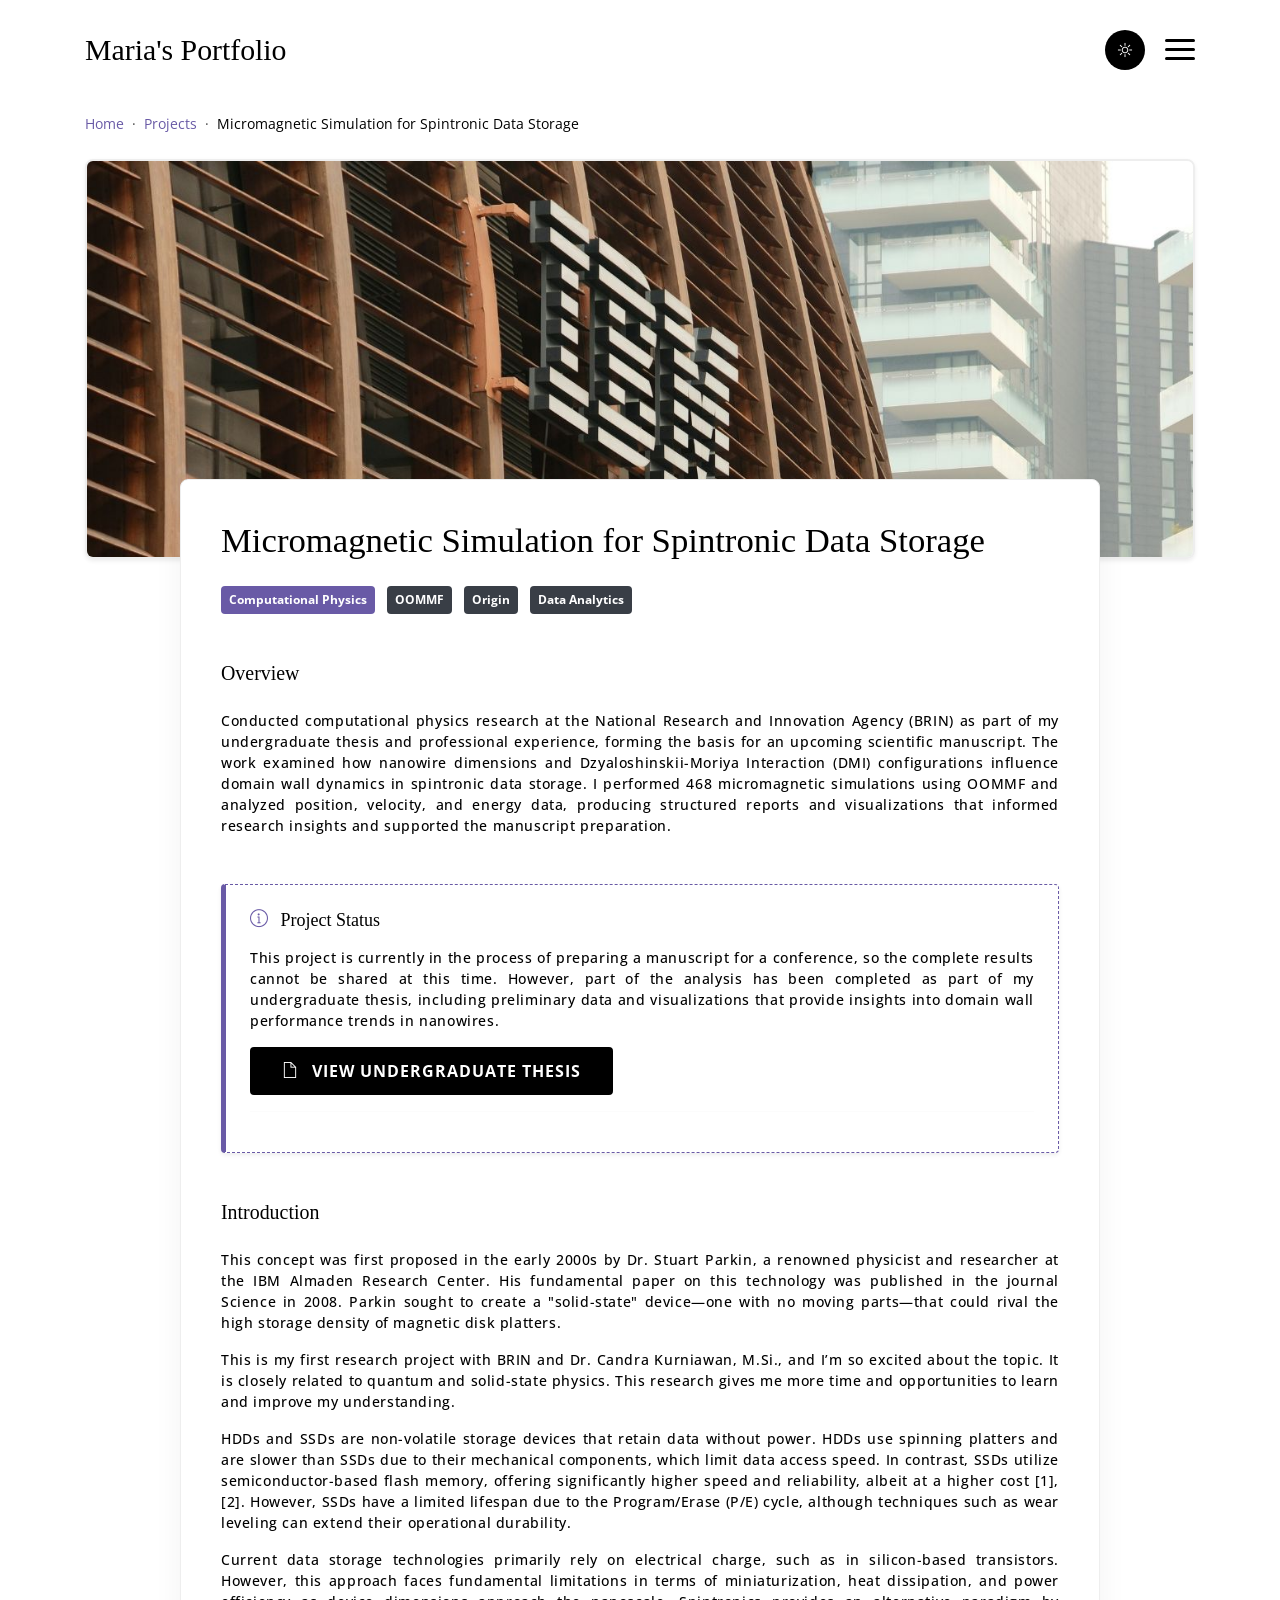
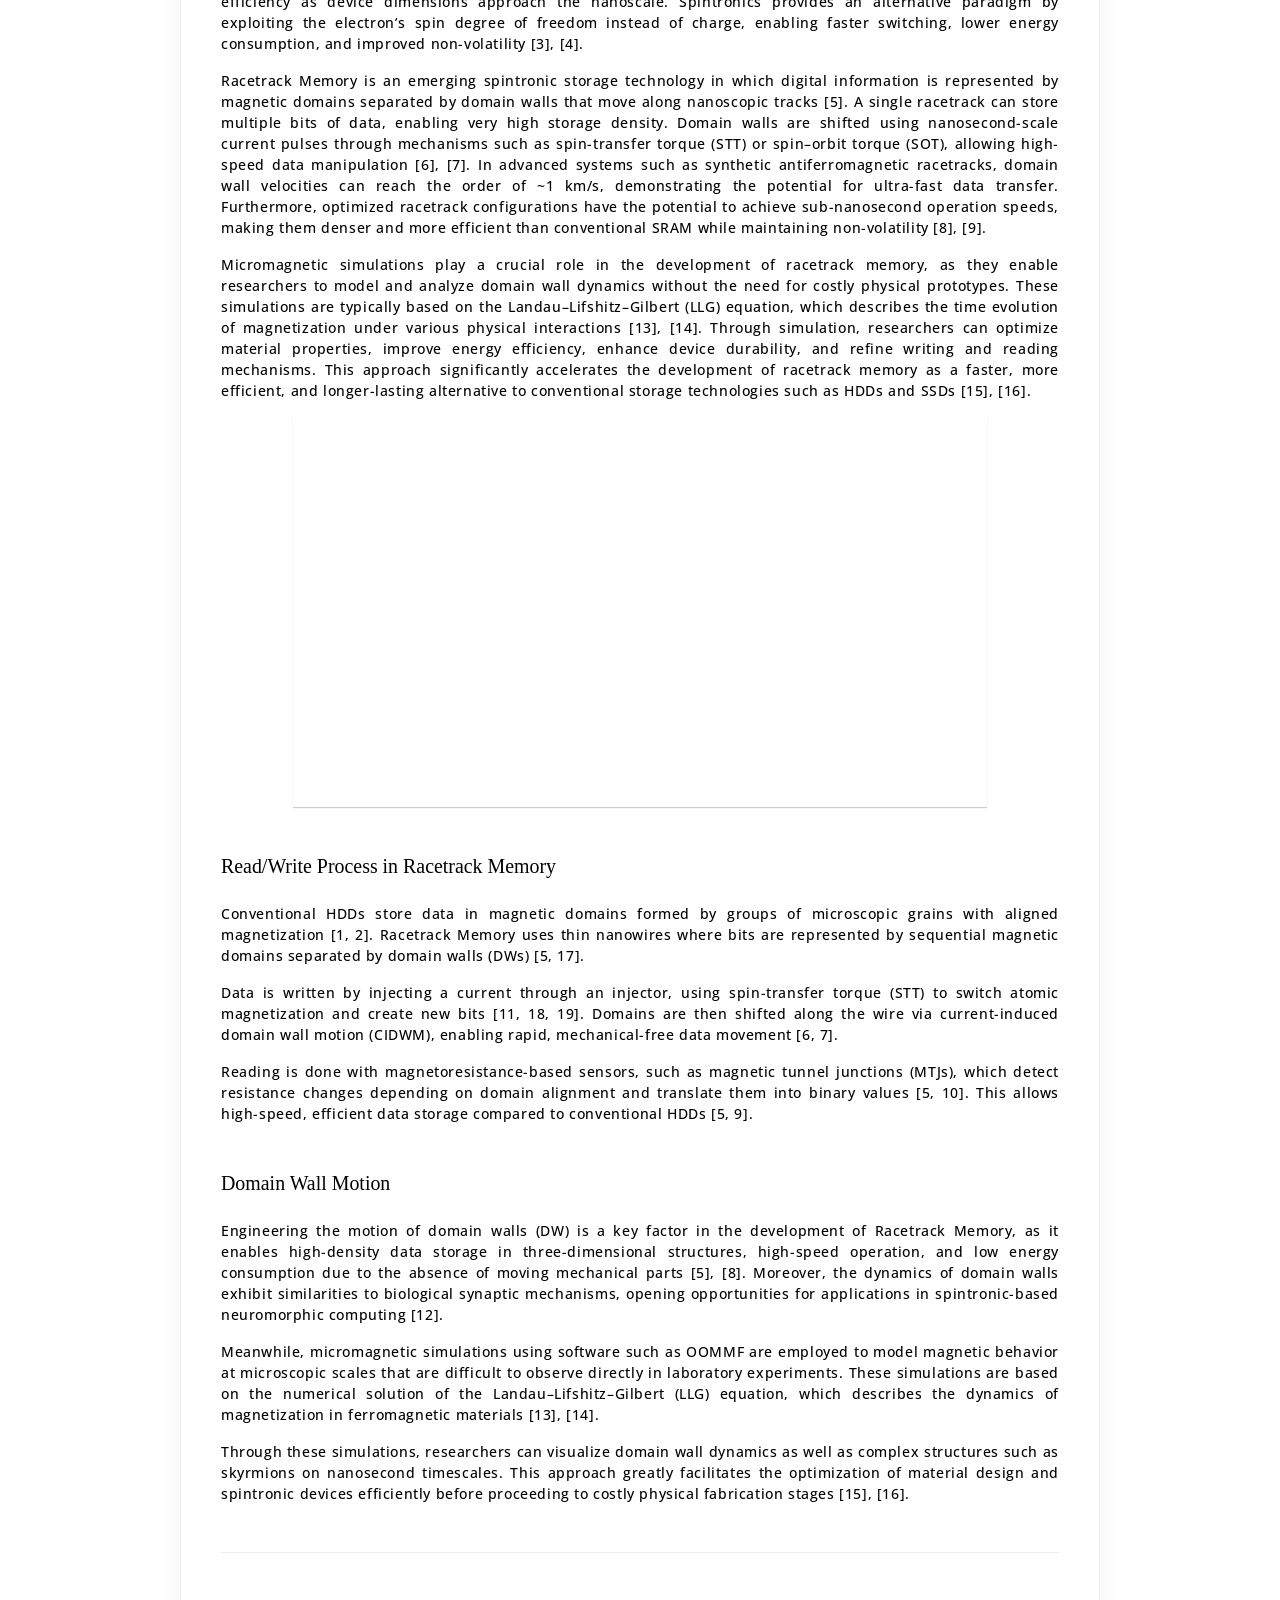
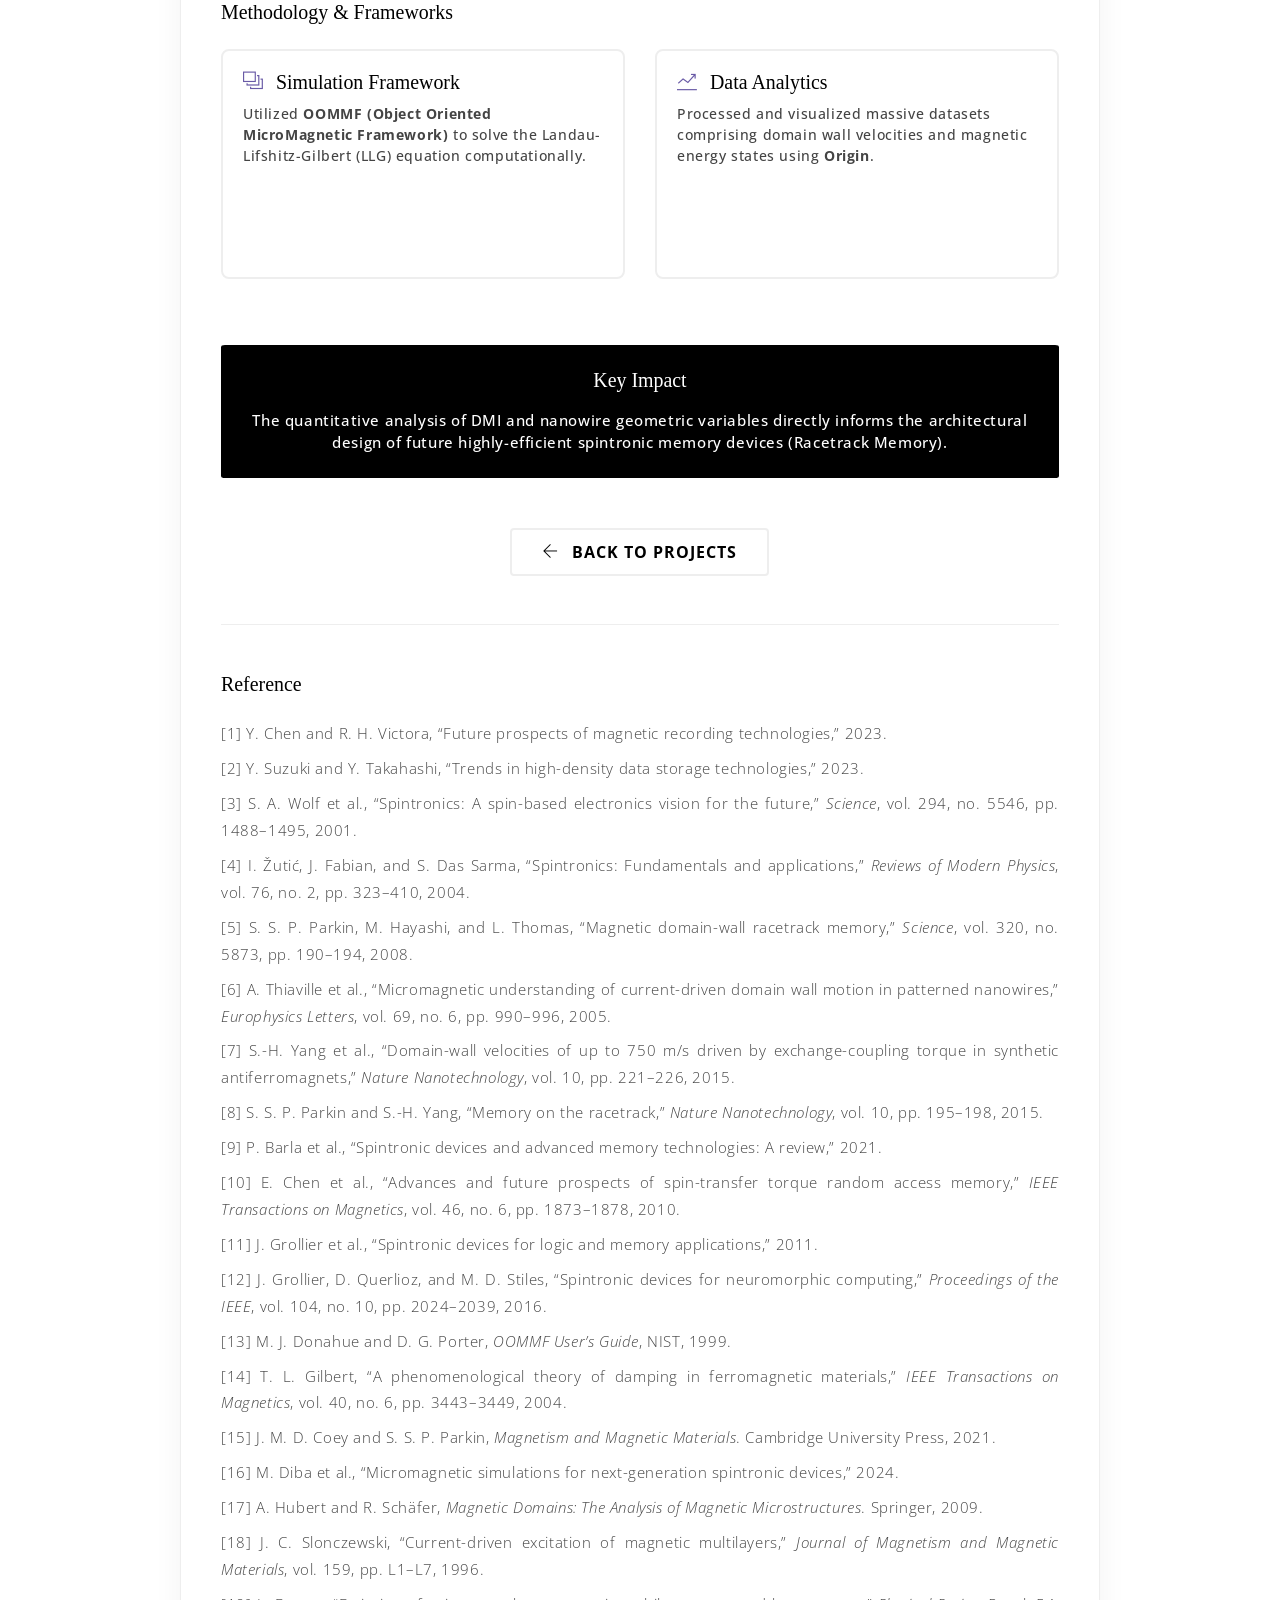
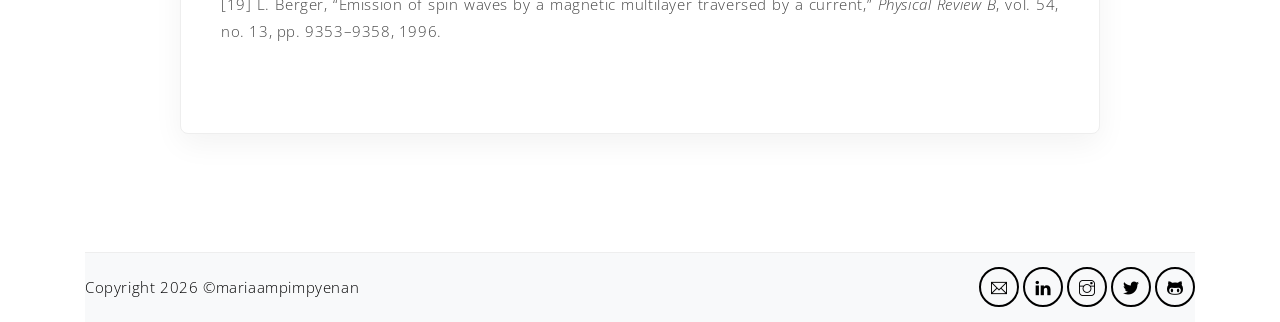
==== project.html @ 6ade33a9 "Update project.html" ====
<!DOCTYPE html>
<html lang="en">
<head>
    <!-- Google tag (gtag.js) -->
<script async src="https://www.googletagmanager.com/gtag/js?id=G-G11HE1FMXN"></script>
<script>
  window.dataLayer = window.dataLayer || [];
  function gtag(){dataLayer.push(arguments);}
  gtag('js', new Date());

  gtag('config', 'G-G11HE1FMXN');
</script>
    
    <meta charset="utf-8">
    <meta name="viewport" content="width=device-width, initial-scale=1, shrink-to-fit=no">
    <meta name="description" content="Project Details - Maria Metantomwate">
    <meta name="author" content="Maria Metantomwate">
    <title>Project Details | Maria's Portfolio</title>
    
    <link rel="stylesheet" href="assets/vendors/themify-icons/css/themify-icons.css">
    <link rel="stylesheet" href="assets/css/meyawo.css">
    
    <style>
        /* Penyesuaian khusus jarak agar konten tidak tertutup navbar yang di-affix */
        body { padding-top: 80px; }
        
        /* Memastikan gambar header project proporsional */
        .project-hero-img {
            width: 100%;
            height: auto;
            min-height: 400px;
            object-fit: cover;
            border-radius: 8px;
            border: 2px solid var(--border-color);
        }

        /* Styling spesifik untuk detail konten */
        .project-content {
            background-color: var(--bg-card);
            border: 1px solid var(--border-color);
            border-radius: 8px;
            padding: 40px;
            margin-top: -80px; /* Efek overlap dengan gambar hero */
            position: relative;
            z-index: 2;
            box-shadow: 0 10px 30px rgba(0,0,0,0.05);
        }

        [data-theme="dark"] .project-content {
            box-shadow: 0 10px 30px rgba(0,0,0,0.5);
        }
       
        /* Warna burger menjadi hitam KHUSUS di halaman ini saat Light Mode */
    html:not([data-theme="dark"]) .custom-navbar .hamburger .hamburger-inner,
    html:not([data-theme="dark"]) .custom-navbar .hamburger .hamburger-inner::before,
    html:not([data-theme="dark"]) .custom-navbar .hamburger .hamburger-inner::after {
        background-color: #000000; 
    }
    </style>
</head>
<body data-spy="scroll" data-target=".navbar" data-offset="40">

    <nav class="custom-navbar affix" data-spy="affix" data-offset-top="20">
        <div class="container">
            <a class="logo" href="index.html">Maria's Portfolio</a>
            <ul class="nav">
                <li class="item"><a class="link" href="index.html#home">Home</a></li>
                <li class="item"><a class="link" href="index.html#about">About</a></li>
                <li class="item"><a class="link" href="index.html#experience">Experience</a></li>
                <li class="item"><a class="link" href="index.html#project">Project</a></li>
                <li class="item"><a class="link" href="index.html#contact">Contact</a></li>
            </ul>
            <button id="theme-toggle" class="btn btn-primary rounded-circle ml-3" style="width: 40px; height: 40px; padding: 0;">
                <i id="theme-icon" class="ti-shine"></i>
            </button>
            <a href="javascript:void(0)" id="nav-toggle" class="hamburger hamburger--elastic">
                <div class="hamburger-box">
                  <div class="hamburger-inner"></div>
                </div>
            </a>
        </div>          
    </nav>
    <main class="section pt-4">
        <div class="container">
            
            <nav aria-label="breadcrumb">
                <ol class="breadcrumb bg-transparent px-0 mb-3">
                    <li class="breadcrumb-item"><a href="index.html">Home</a></li>
                    <li class="breadcrumb-item"><a href="index.html#project">Projects</a></li>
                    <li class="breadcrumb-item active" aria-current="page">Micromagnetic Simulation for Spintronic Data Storage</li>
                </ol>
            </nav>

            <div class="row">
                <div class="col-12">
                    <img src="assets/imgs/headerproject1.jpg" class="project-hero-img shadow-sm" alt="Micromagnetic Simulation Preview">
                </div>
            </div>

            <div class="row justify-content-center">
                <div class="col-lg-10">
                    <div class="project-content">
                        
                        <h2 class="section-title mb-4">Micromagnetic Simulation for Spintronic Data Storage</h2>
                        
                        <div class="mb-5">
                            <span class="badge badge-primary mr-2 p-2">Computational Physics</span>
                            <span class="badge badge-secondary mr-2 p-2">OOMMF</span>
                            <span class="badge badge-secondary mr-2 p-2">Origin</span>
                            <span class="badge badge-secondary p-2">Data Analytics</span>
                        </div>

                        <section class="mb-5"> <h4 class="title mb-4">Overview</h4>
                        <p class="my-font2">Conducted computational physics research at the National Research and Innovation Agency (BRIN) as part of my undergraduate thesis and professional experience, forming the basis for an upcoming scientific manuscript. The work examined how nanowire dimensions and Dzyaloshinskii-Moriya Interaction (DMI) configurations influence domain wall dynamics in spintronic data storage. I performed 468 micromagnetic simulations using OOMMF and analyzed position, velocity, and energy data, producing structured reports and visualizations that informed research insights and supported the manuscript preparation.</p>
                        </section>

                       <section class="mb-5">
    <div class="p-4 rounded shadow-sm" style="background-color: var(--bg-card); border: 1px dashed var(--primary); border-left: 5px solid var(--primary);">
        <h5 class="title mb-3" style="font-size: 18px;"><i class="ti-info-alt text-primary mr-2"></i> Project Status</h5>
        <p class="my-font2 mb-3">
            This project is currently in the process of preparing a manuscript for a conference, so the complete results cannot be shared at this time. However, part of the analysis has been completed as part of my undergraduate thesis, including preliminary data and visualizations that provide insights into domain wall performance trends in nanowires.
        </p>
        
        <div class="mt-3">
            <a href="https://drive.google.com/file/d/177A8G657O7RT1Ox53Yf_PAFbCkBM6rqU/view?usp=sharing" target="_blank" class="btn btn-primary rounded">
                <i class="ti-file mr-2"></i> View Undergraduate Thesis
            </a>
        </div>
        
        <hr class="my-3" style="border-top: 1px solid var(--border-color); opacity: 0.2;">
    </div>
</section>
                            
                        <section class="mb-5"> <h4 class="title mb-4">Introduction</h4>
                        <p class="my-font2">This concept was first proposed in the early 2000s by Dr. Stuart Parkin, a renowned physicist and researcher at the IBM Almaden Research Center. His fundamental paper on this technology was published in the journal Science in 2008. Parkin sought to create a "solid-state" device—one with no moving parts—that could rival the high storage density of magnetic disk platters.</p>
                        <p class="my-font2">This is my first research project with BRIN and Dr. Candra Kurniawan, M.Si., and I’m so excited about the topic. It is closely related to quantum and solid-state physics. This research gives me more time and opportunities to learn and improve my understanding.</p>
                        <p class="my-font2">HDDs and SSDs are non-volatile storage devices that retain data without power. HDDs use spinning platters and are slower than SSDs due to their mechanical components, which limit data access speed. In contrast, SSDs utilize semiconductor-based flash memory, offering significantly higher speed and reliability, albeit at a higher cost [1], [2]. However, SSDs have a limited lifespan due to the Program/Erase (P/E) cycle, although techniques such as wear leveling can extend their operational durability.</p>
                        <p class="my-font2">Current data storage technologies primarily rely on electrical charge, such as in silicon-based transistors. However, this approach faces fundamental limitations in terms of miniaturization, heat dissipation, and power efficiency as device dimensions approach the nanoscale. Spintronics provides an alternative paradigm by exploiting the electron’s spin degree of freedom instead of charge, enabling faster switching, lower energy consumption, and improved non-volatility [3], [4].</p>
                        <p class="my-font2">Racetrack Memory is an emerging spintronic storage technology in which digital information is represented by magnetic domains separated by domain walls that move along nanoscopic tracks [5]. A single racetrack can store multiple bits of data, enabling very high storage density. Domain walls are shifted using nanosecond-scale current pulses through mechanisms such as spin-transfer torque (STT) or spin–orbit torque (SOT), allowing high-speed data manipulation [6], [7]. In advanced systems such as synthetic antiferromagnetic racetracks, domain wall velocities can reach the order of ~1 km/s, demonstrating the potential for ultra-fast data transfer. Furthermore, optimized racetrack configurations have the potential to achieve sub-nanosecond operation speeds, making them denser and more efficient than conventional SRAM while maintaining non-volatility [8], [9].</p>
                        <p class="my-font2">Micromagnetic simulations play a crucial role in the development of racetrack memory, as they enable researchers to model and analyze domain wall dynamics without the need for costly physical prototypes. These simulations are typically based on the Landau–Lifshitz–Gilbert (LLG) equation, which describes the time evolution of magnetization under various physical interactions [13], [14]. Through simulation, researchers can optimize material properties, improve energy efficiency, enhance device durability, and refine writing and reading mechanisms. This approach significantly accelerates the development of racetrack memory as a faster, more efficient, and longer-lasting alternative to conventional storage technologies such as HDDs and SSDs [15], [16].</p>
                        <div class="row justify-content-center">
    <div class="col-lg-10 col-md-11"> <div class="embed-responsive embed-responsive-16by9 shadow">
            <video class="embed-responsive-item" autoplay loop muted playsinline>
                <source src="assets/video/Introduction1.mp4" type="video/mp4">
            </video>
        </div>
        </div>
    </div>
</section>
                            
                        <section class="mb-5"> <h4 class="title mb-4">Read/Write Process in Racetrack Memory</h4>
                        <p class="my-font2">Conventional HDDs store data in magnetic domains formed by groups of microscopic grains with aligned magnetization [1, 2]. Racetrack Memory uses thin nanowires where bits are represented by sequential magnetic domains separated by domain walls (DWs) [5, 17].</p>
                        <p class="my-font2">Data is written by injecting a current through an injector, using spin-transfer torque (STT) to switch atomic magnetization and create new bits [11, 18, 19]. Domains are then shifted along the wire via current-induced domain wall motion (CIDWM), enabling rapid, mechanical-free data movement [6, 7].</p>
                        <p class="my-font2">Reading is done with magnetoresistance-based sensors, such as magnetic tunnel junctions (MTJs), which detect resistance changes depending on domain alignment and translate them into binary values [5, 10]. This allows high-speed, efficient data storage compared to conventional HDDs [5, 9].</p>
                    </section>
                            
                        <section class="mb-5"> <h4 class="title mb-4">Domain Wall Motion</h4>
                        <p class="my-font2">Engineering the motion of domain walls (DW) is a key factor in the development of Racetrack Memory, as it enables high-density data storage in three-dimensional structures, high-speed operation, and low energy consumption due to the absence of moving mechanical parts [5], [8]. Moreover, the dynamics of domain walls exhibit similarities to biological synaptic mechanisms, opening opportunities for applications in spintronic-based neuromorphic computing [12].</p>
                        <p class="my-font2">Meanwhile, micromagnetic simulations using software such as OOMMF are employed to model magnetic behavior at microscopic scales that are difficult to observe directly in laboratory experiments. These simulations are based on the numerical solution of the Landau–Lifshitz–Gilbert (LLG) equation, which describes the dynamics of magnetization in ferromagnetic materials [13], [14].</p>
                        <p class="my-font2">Through these simulations, researchers can visualize domain wall dynamics as well as complex structures such as skyrmions on nanosecond timescales. This approach greatly facilitates the optimization of material design and spintronic devices efficiently before proceeding to costly physical fabrication stages [15], [16].</p>
                        </section>
                        
                        <hr class="my-5" style="border-top: 1px solid var(--border-color);">

                        <h4 class="title mb-4">Methodology & Frameworks</h4>
                        <div class="row mb-5">
                            <div class="col-md-6 mb-3">
                                <div class="service-card h-100 mb-0" style="padding: 20px;">
                                    <h6 class="title"><i class="ti-layers-alt text-primary mr-2"></i> Simulation Framework</h6>
                                    <p class="mb-0 mt-2" style="font-size: 14px; font-weight: 500;">Utilized <strong>OOMMF (Object Oriented MicroMagnetic Framework)</strong> to solve the Landau-Lifshitz-Gilbert (LLG) equation computationally.</p>
                                </div>
                            </div>
                            <div class="col-md-6 mb-3">
                                <div class="service-card h-100 mb-0" style="padding: 20px;">
                                    <h6 class="title"><i class="ti-stats-up text-primary mr-2"></i> Data Analytics</h6>
                                    <p class="mb-0 mt-2" style="font-size: 14px; font-weight: 500;">Processed and visualized massive datasets comprising domain wall velocities and magnetic energy states using <strong>Origin</strong>.</p>
                                </div>
                            </div>
                        </div>
                        
                        <div class="section-inverted rounded p-4 mb-5 text-center">
                            <h4 class="title mb-3">Key Impact</h4>
                            <p class="mb-0" style="font-weight: 500;">The quantitative analysis of DMI and nanowire geometric variables directly informs the architectural design of future highly-efficient spintronic memory devices (Racetrack Memory).</p>
                        </div>

                        <div class="text-center mt-5 mb-5">
    <a href="index.html#project" class="btn btn-outline-primary rounded">
        <i class="ti-arrow-left mr-2"></i> Back to Projects
    </a>
</div>

<hr class="my-5" style="border-top: 1px solid var(--border-color);">

                        <section class="mb-5"><h4 class="title mb-4">Reference</h4>
                        <div class="my-font2" style="font-size: 0.9rem; line-height: 1.8;">
        <p class="mb-2">[1] Y. Chen and R. H. Victora, “Future prospects of magnetic recording technologies,” 2023.</p>
        <p class="mb-2">[2] Y. Suzuki and Y. Takahashi, “Trends in high-density data storage technologies,” 2023.</p>
        <p class="mb-2">[3] S. A. Wolf et al., “Spintronics: A spin-based electronics vision for the future,” <em>Science</em>, vol. 294, no. 5546, pp. 1488–1495, 2001.</p>
        <p class="mb-2">[4] I. Žutić, J. Fabian, and S. Das Sarma, “Spintronics: Fundamentals and applications,” <em>Reviews of Modern Physics</em>, vol. 76, no. 2, pp. 323–410, 2004.</p>
        <p class="mb-2">[5] S. S. P. Parkin, M. Hayashi, and L. Thomas, “Magnetic domain-wall racetrack memory,” <em>Science</em>, vol. 320, no. 5873, pp. 190–194, 2008.</p>
        <p class="mb-2">[6] A. Thiaville et al., “Micromagnetic understanding of current-driven domain wall motion in patterned nanowires,” <em>Europhysics Letters</em>, vol. 69, no. 6, pp. 990–996, 2005.</p>
        <p class="mb-2">[7] S.-H. Yang et al., “Domain-wall velocities of up to 750 m/s driven by exchange-coupling torque in synthetic antiferromagnets,” <em>Nature Nanotechnology</em>, vol. 10, pp. 221–226, 2015.</p>
        <p class="mb-2">[8] S. S. P. Parkin and S.-H. Yang, “Memory on the racetrack,” <em>Nature Nanotechnology</em>, vol. 10, pp. 195–198, 2015.</p>
        <p class="mb-2">[9] P. Barla et al., “Spintronic devices and advanced memory technologies: A review,” 2021.</p>
        <p class="mb-2">[10] E. Chen et al., “Advances and future prospects of spin-transfer torque random access memory,” <em>IEEE Transactions on Magnetics</em>, vol. 46, no. 6, pp. 1873–1878, 2010.</p>
        <p class="mb-2">[11] J. Grollier et al., “Spintronic devices for logic and memory applications,” 2011.</p>
        <p class="mb-2">[12] J. Grollier, D. Querlioz, and M. D. Stiles, “Spintronic devices for neuromorphic computing,” <em>Proceedings of the IEEE</em>, vol. 104, no. 10, pp. 2024–2039, 2016.</p>
        <p class="mb-2">[13] M. J. Donahue and D. G. Porter, <em>OOMMF User’s Guide</em>, NIST, 1999.</p>
        <p class="mb-2">[14] T. L. Gilbert, “A phenomenological theory of damping in ferromagnetic materials,” <em>IEEE Transactions on Magnetics</em>, vol. 40, no. 6, pp. 3443–3449, 2004.</p>
        <p class="mb-2">[15] J. M. D. Coey and S. S. P. Parkin, <em>Magnetism and Magnetic Materials</em>. Cambridge University Press, 2021.</p>
        <p class="mb-2">[16] M. Diba et al., “Micromagnetic simulations for next-generation spintronic devices,” 2024.</p>
        <p class="mb-2">[17] A. Hubert and R. Schäfer, <em>Magnetic Domains: The Analysis of Magnetic Microstructures</em>. Springer, 2009.</p>
        <p class="mb-2">[18] J. C. Slonczewski, “Current-driven excitation of magnetic multilayers,” <em>Journal of Magnetism and Magnetic Materials</em>, vol. 159, pp. L1–L7, 1996.</p>
        <p class="mb-2">[19] L. Berger, “Emission of spin waves by a magnetic multilayer traversed by a current,” <em>Physical Review B</em>, vol. 54, no. 13, pp. 9353–9358, 1996.</p>
    </div>
</section>

                    </div>
                </div>
            </div>
            
        </div>
    </main>

    <div class="container mt-5">
        <footer class="footer">       
            <p class="mb-0">Copyright <script>document.write(new Date().getFullYear())</script> &copy;mariaampimpyenan</p>
            <div class="social-links text-right m-auto ml-sm-auto">
                <a href="mailto:mariametantomwate@gmail.com" class="link"><i class="ti-email"></i></a>
                <a href="https://www.linkedin.com/in/maria-metantomwate/" target="_blank" class="link"><i class="ti-linkedin"></i></a>
                <a href="https://www.instagram.com/mariaampimpyenan/" target="_blank" class="link"><i class="ti-instagram"></i></a>
                <a href="https://twitter.com/mariampimpyenan" target="_blank" class="link"><i class="ti-twitter-alt"></i></a>
                <a href="https://github.com/mariaampimpyenan" target="_blank" class="link"><i class="ti-github"></i></a>
            </div>
        </footer>
    </div> 
    
    <script src="assets/vendors/jquery/jquery-3.4.1.js"></script>
    <script src="assets/vendors/bootstrap/bootstrap.bundle.js"></script>
    <script src="assets/vendors/bootstrap/bootstrap.affix.js"></script>
    <script src="assets/js/meyawo.js"></script>

    <script>
    const btn = document.getElementById("theme-toggle");
    const icon = document.getElementById("theme-icon");
    const currentTheme = localStorage.getItem("theme");

    // Cek apakah user sebelumnya sudah memilih dark mode
    if (currentTheme === "dark") {
        document.documentElement.setAttribute("data-theme", "dark");
        if(icon) icon.classList.replace("ti-light-bulb", "ti-shine");
    }

    if(btn) {
        btn.addEventListener("click", function () {
            let theme = "light";
            if (document.documentElement.getAttribute("data-theme") !== "dark") {
                document.documentElement.setAttribute("data-theme", "dark");
                theme = "dark";
                icon.classList.replace("ti-light-bulb", "ti-shine");
            } else {
                document.documentElement.removeAttribute("data-theme");
                icon.classList.replace("ti-shine", "ti-light-bulb");
            }
            localStorage.setItem("theme", theme);
        });
    }
    </script>
</body>
</html>
---- assets/vendors/themify-icons/css/themify-icons.css ----
@font-face {
	font-family: 'themify';
	src:url("../fonts/themify.eot?-fvbane");
	src:url("../fonts/themify.eot?#iefix-fvbane") format("embedded-opentype"),
		url("../fonts/themify.woff?-fvbane") format("woff"),
		url("../fonts/themify.ttf?-fvbane") format("truetype"),
		url("../fonts/themify.svg?-fvbane#themify") format("svg");
	font-weight: normal;
	font-style: normal;
}

[class^="ti-"], [class*=" ti-"] {
	font-family: 'themify';
	speak: none;
	font-style: normal;
	font-weight: normal;
	font-variant: normal;
	text-transform: none;
	line-height: 1;

	/* Better Font Rendering =========== */
	-webkit-font-smoothing: antialiased;
	-moz-osx-font-smoothing: grayscale;
}

.ti-wand:before {
	content: "\e600";
}
.ti-volume:before {
	content: "\e601";
}
.ti-user:before {
	content: "\e602";
}
.ti-unlock:before {
	content: "\e603";
}
.ti-unlink:before {
	content: "\e604";
}
.ti-trash:before {
	content: "\e605";
}
.ti-thought:before {
	content: "\e606";
}
.ti-target:before {
	content: "\e607";
}
.ti-tag:before {
	content: "\e608";
}
.ti-tablet:before {
	content: "\e609";
}
.ti-star:before {
	content: "\e60a";
}
.ti-spray:before {
	content: "\e60b";
}
.ti-signal:before {
	content: "\e60c";
}
.ti-shopping-cart:before {
	content: "\e60d";
}
.ti-shopping-cart-full:before {
	content: "\e60e";
}
.ti-settings:before {
	content: "\e60f";
}
.ti-search:before {
	content: "\e610";
}
.ti-zoom-in:before {
	content: "\e611";
}
.ti-zoom-out:before {
	content: "\e612";
}
.ti-cut:before {
	content: "\e613";
}
.ti-ruler:before {
	content: "\e614";
}
.ti-ruler-pencil:before {
	content: "\e615";
}
.ti-ruler-alt:before {
	content: "\e616";
}
.ti-bookmark:before {
	content: "\e617";
}
.ti-bookmark-alt:before {
	content: "\e618";
}
.ti-reload:before {
	content: "\e619";
}
.ti-plus:before {
	content: "\e61a";
}
.ti-pin:before {
	content: "\e61b";
}
.ti-pencil:before {
	content: "\e61c";
}
.ti-pencil-alt:before {
	content: "\e61d";
}
.ti-paint-roller:before {
	content: "\e61e";
}
.ti-paint-bucket:before {
	content: "\e61f";
}
.ti-na:before {
	content: "\e620";
}
.ti-mobile:before {
	content: "\e621";
}
.ti-minus:before {
	content: "\e622";
}
.ti-medall:before {
	content: "\e623";
}
.ti-medall-alt:before {
	content: "\e624";
}
.ti-marker:before {
	content: "\e625";
}
.ti-marker-alt:before {
	content: "\e626";
}
.ti-arrow-up:before {
	content: "\e627";
}
.ti-arrow-right:before {
	content: "\e628";
}
.ti-arrow-left:before {
	content: "\e629";
}
.ti-arrow-down:before {
	content: "\e62a";
}
.ti-lock:before {
	content: "\e62b";
}
.ti-location-arrow:before {
	content: "\e62c";
}
.ti-link:before {
	content: "\e62d";
}
.ti-layout:before {
	content: "\e62e";
}
.ti-layers:before {
	content: "\e62f";
}
.ti-layers-alt:before {
	content: "\e630";
}
.ti-key:before {
	content: "\e631";
}
.ti-import:before {
	content: "\e632";
}
.ti-image:before {
	content: "\e633";
}
.ti-heart:before {
	content: "\e634";
}
.ti-heart-broken:before {
	content: "\e635";
}
.ti-hand-stop:before {
	content: "\e636";
}
.ti-hand-open:before {
	content: "\e637";
}
.ti-hand-drag:before {
	content: "\e638";
}
.ti-folder:before {
	content: "\e639";
}
.ti-flag:before {
	content: "\e63a";
}
.ti-flag-alt:before {
	content: "\e63b";
}
.ti-flag-alt-2:before {
	content: "\e63c";
}
.ti-eye:before {
	content: "\e63d";
}
.ti-export:before {
	content: "\e63e";
}
.ti-exchange-vertical:before {
	content: "\e63f";
}
.ti-desktop:before {
	content: "\e640";
}
.ti-cup:before {
	content: "\e641";
}
.ti-crown:before {
	content: "\e642";
}
.ti-comments:before {
	content: "\e643";
}
.ti-comment:before {
	content: "\e644";
}
.ti-comment-alt:before {
	content: "\e645";
}
.ti-close:before {
	content: "\e646";
}
.ti-clip:before {
	content: "\e647";
}
.ti-angle-up:before {
	content: "\e648";
}
.ti-angle-right:before {
	content: "\e649";
}
.ti-angle-left:before {
	content: "\e64a";
}
.ti-angle-down:before {
	content: "\e64b";
}
.ti-check:before {
	content: "\e64c";
}
.ti-check-box:before {
	content: "\e64d";
}
.ti-camera:before {
	content: "\e64e";
}
.ti-announcement:before {
	content: "\e64f";
}
.ti-brush:before {
	content: "\e650";
}
.ti-briefcase:before {
	content: "\e651";
}
.ti-bolt:before {
	content: "\e652";
}
.ti-bolt-alt:before {
	content: "\e653";
}
.ti-blackboard:before {
	content: "\e654";
}
.ti-bag:before {
	content: "\e655";
}
.ti-move:before {
	content: "\e656";
}
.ti-arrows-vertical:before {
	content: "\e657";
}
.ti-arrows-horizontal:before {
	content: "\e658";
}
.ti-fullscreen:before {
	content: "\e659";
}
.ti-arrow-top-right:before {
	content: "\e65a";
}
.ti-arrow-top-left:before {
	content: "\e65b";
}
.ti-arrow-circle-up:before {
	content: "\e65c";
}
.ti-arrow-circle-right:before {
	content: "\e65d";
}
.ti-arrow-circle-left:before {
	content: "\e65e";
}
.ti-arrow-circle-down:before {
	content: "\e65f";
}
.ti-angle-double-up:before {
	content: "\e660";
}
.ti-angle-double-right:before {
	content: "\e661";
}
.ti-angle-double-left:before {
	content: "\e662";
}
.ti-angle-double-down:before {
	content: "\e663";
}
.ti-zip:before {
	content: "\e664";
}
.ti-world:before {
	content: "\e665";
}
.ti-wheelchair:before {
	content: "\e666";
}
.ti-view-list:before {
	content: "\e667";
}
.ti-view-list-alt:before {
	content: "\e668";
}
.ti-view-grid:before {
	content: "\e669";
}
.ti-uppercase:before {
	content: "\e66a";
}
.ti-upload:before {
	content: "\e66b";
}
.ti-underline:before {
	content: "\e66c";
}
.ti-truck:before {
	content: "\e66d";
}
.ti-timer:before {
	content: "\e66e";
}
.ti-ticket:before {
	content: "\e66f";
}
.ti-thumb-up:before {
	content: "\e670";
}
.ti-thumb-down:before {
	content: "\e671";
}
.ti-text:before {
	content: "\e672";
}
.ti-stats-up:before {
	content: "\e673";
}
.ti-stats-down:before {
	content: "\e674";
}
.ti-split-v:before {
	content: "\e675";
}
.ti-split-h:before {
	content: "\e676";
}
.ti-smallcap:before {
	content: "\e677";
}
.ti-shine:before {
	content: "\e678";
}
.ti-shift-right:before {
	content: "\e679";
}
.ti-shift-left:before {
	content: "\e67a";
}
.ti-shield:before {
	content: "\e67b";
}
.ti-notepad:before {
	content: "\e67c";
}
.ti-server:before {
	content: "\e67d";
}
.ti-quote-right:before {
	content: "\e67e";
}
.ti-quote-left:before {
	content: "\e67f";
}
.ti-pulse:before {
	content: "\e680";
}
.ti-printer:before {
	content: "\e681";
}
.ti-power-off:before {
	content: "\e682";
}
.ti-plug:before {
	content: "\e683";
}
.ti-pie-chart:before {
	content: "\e684";
}
.ti-paragraph:before {
	content: "\e685";
}
.ti-panel:before {
	content: "\e686";
}
.ti-package:before {
	content: "\e687";
}
.ti-music:before {
	content: "\e688";
}
.ti-music-alt:before {
	content: "\e689";
}
.ti-mouse:before {
	content: "\e68a";
}
.ti-mouse-alt:before {
	content: "\e68b";
}
.ti-money:before {
	content: "\e68c";
}
.ti-microphone:before {
	content: "\e68d";
}
.ti-menu:before {
	content: "\e68e";
}
.ti-menu-alt:before {
	content: "\e68f";
}
.ti-map:before {
	content: "\e690";
}
.ti-map-alt:before {
	content: "\e691";
}
.ti-loop:before {
	content: "\e692";
}
.ti-location-pin:before {
	content: "\e693";
}
.ti-list:before {
	content: "\e694";
}
.ti-light-bulb:before {
	content: "\e695";
}
.ti-Italic:before {
	content: "\e696";
}
.ti-info:before {
	content: "\e697";
}
.ti-infinite:before {
	content: "\e698";
}
.ti-id-badge:before {
	content: "\e699";
}
.ti-hummer:before {
	content: "\e69a";
}
.ti-home:before {
	content: "\e69b";
}
.ti-help:before {
	content: "\e69c";
}
.ti-headphone:before {
	content: "\e69d";
}
.ti-harddrives:before {
	content: "\e69e";
}
.ti-harddrive:before {
	content: "\e69f";
}
.ti-gift:before {
	content: "\e6a0";
}
.ti-game:before {
	content: "\e6a1";
}
.ti-filter:before {
	content: "\e6a2";
}
.ti-files:before {
	content: "\e6a3";
}
.ti-file:before {
	content: "\e6a4";
}
.ti-eraser:before {
	content: "\e6a5";
}
.ti-envelope:before {
	content: "\e6a6";
}
.ti-download:before {
	content: "\e6a7";
}
.ti-direction:before {
	content: "\e6a8";
}
.ti-direction-alt:before {
	content: "\e6a9";
}
.ti-dashboard:before {
	content: "\e6aa";
}
.ti-control-stop:before {
	content: "\e6ab";
}
.ti-control-shuffle:before {
	content: "\e6ac";
}
.ti-control-play:before {
	content: "\e6ad";
}
.ti-control-pause:before {
	content: "\e6ae";
}
.ti-control-forward:before {
	content: "\e6af";
}
.ti-control-backward:before {
	content: "\e6b0";
}
.ti-cloud:before {
	content: "\e6b1";
}
.ti-cloud-up:before {
	content: "\e6b2";
}
.ti-cloud-down:before {
	content: "\e6b3";
}
.ti-clipboard:before {
	content: "\e6b4";
}
.ti-car:before {
	content: "\e6b5";
}
.ti-calendar:before {
	content: "\e6b6";
}
.ti-book:before {
	content: "\e6b7";
}
.ti-bell:before {
	content: "\e6b8";
}
.ti-basketball:before {
	content: "\e6b9";
}
.ti-bar-chart:before {
	content: "\e6ba";
}
.ti-bar-chart-alt:before {
	content: "\e6bb";
}
.ti-back-right:before {
	content: "\e6bc";
}
.ti-back-left:before {
	content: "\e6bd";
}
.ti-arrows-corner:before {
	content: "\e6be";
}
.ti-archive:before {
	content: "\e6bf";
}
.ti-anchor:before {
	content: "\e6c0";
}
.ti-align-right:before {
	content: "\e6c1";
}
.ti-align-left:before {
	content: "\e6c2";
}
.ti-align-justify:before {
	content: "\e6c3";
}
.ti-align-center:before {
	content: "\e6c4";
}
.ti-alert:before {
	content: "\e6c5";
}
.ti-alarm-clock:before {
	content: "\e6c6";
}
.ti-agenda:before {
	content: "\e6c7";
}
.ti-write:before {
	content: "\e6c8";
}
.ti-window:before {
	content: "\e6c9";
}
.ti-widgetized:before {
	content: "\e6ca";
}
.ti-widget:before {
	content: "\e6cb";
}
.ti-widget-alt:before {
	content: "\e6cc";
}
.ti-wallet:before {
	content: "\e6cd";
}
.ti-video-clapper:before {
	content: "\e6ce";
}
.ti-video-camera:before {
	content: "\e6cf";
}
.ti-vector:before {
	content: "\e6d0";
}
.ti-themify-logo:before {
	content: "\e6d1";
}
.ti-themify-favicon:before {
	content: "\e6d2";
}
.ti-themify-favicon-alt:before {
	content: "\e6d3";
}
.ti-support:before {
	content: "\e6d4";
}
.ti-stamp:before {
	content: "\e6d5";
}
.ti-split-v-alt:before {
	content: "\e6d6";
}
.ti-slice:before {
	content: "\e6d7";
}
.ti-shortcode:before {
	content: "\e6d8";
}
.ti-shift-right-alt:before {
	content: "\e6d9";
}
.ti-shift-left-alt:before {
	content: "\e6da";
}
.ti-ruler-alt-2:before {
	content: "\e6db";
}
.ti-receipt:before {
	content: "\e6dc";
}
.ti-pin2:before {
	content: "\e6dd";
}
.ti-pin-alt:before {
	content: "\e6de";
}
.ti-pencil-alt2:before {
	content: "\e6df";
}
.ti-palette:before {
	content: "\e6e0";
}
.ti-more:before {
	content: "\e6e1";
}
.ti-more-alt:before {
	content: "\e6e2";
}
.ti-microphone-alt:before {
	content: "\e6e3";
}
.ti-magnet:before {
	content: "\e6e4";
}
.ti-line-double:before {
	content: "\e6e5";
}
.ti-line-dotted:before {
	content: "\e6e6";
}
.ti-line-dashed:before {
	content: "\e6e7";
}
.ti-layout-width-full:before {
	content: "\e6e8";
}
.ti-layout-width-default:before {
	content: "\e6e9";
}
.ti-layout-width-default-alt:before {
	content: "\e6ea";
}
.ti-layout-tab:before {
	content: "\e6eb";
}
.ti-layout-tab-window:before {
	content: "\e6ec";
}
.ti-layout-tab-v:before {
	content: "\e6ed";
}
.ti-layout-tab-min:before {
	content: "\e6ee";
}
.ti-layout-slider:before {
	content: "\e6ef";
}
.ti-layout-slider-alt:before {
	content: "\e6f0";
}
.ti-layout-sidebar-right:before {
	content: "\e6f1";
}
.ti-layout-sidebar-none:before {
	content: "\e6f2";
}
.ti-layout-sidebar-left:before {
	content: "\e6f3";
}
.ti-layout-placeholder:before {
	content: "\e6f4";
}
.ti-layout-menu:before {
	content: "\e6f5";
}
.ti-layout-menu-v:before {
	content: "\e6f6";
}
.ti-layout-menu-separated:before {
	content: "\e6f7";
}
.ti-layout-menu-full:before {
	content: "\e6f8";
}
.ti-layout-media-right-alt:before {
	content: "\e6f9";
}
.ti-layout-media-right:before {
	content: "\e6fa";
}
.ti-layout-media-overlay:before {
	content: "\e6fb";
}
.ti-layout-media-overlay-alt:before {
	content: "\e6fc";
}
.ti-layout-media-overlay-alt-2:before {
	content: "\e6fd";
}
.ti-layout-media-left-alt:before {
	content: "\e6fe";
}
.ti-layout-media-left:before {
	content: "\e6ff";
}
.ti-layout-media-center-alt:before {
	content: "\e700";
}
.ti-layout-media-center:before {
	content: "\e701";
}
.ti-layout-list-thumb:before {
	content: "\e702";
}
.ti-layout-list-thumb-alt:before {
	content: "\e703";
}
.ti-layout-list-post:before {
	content: "\e704";
}
.ti-layout-list-large-image:before {
	content: "\e705";
}
.ti-layout-line-solid:before {
	content: "\e706";
}
.ti-layout-grid4:before {
	content: "\e707";
}
.ti-layout-grid3:before {
	content: "\e708";
}
.ti-layout-grid2:before {
	content: "\e709";
}
.ti-layout-grid2-thumb:before {
	content: "\e70a";
}
.ti-layout-cta-right:before {
	content: "\e70b";
}
.ti-layout-cta-left:before {
	content: "\e70c";
}
.ti-layout-cta-center:before {
	content: "\e70d";
}
.ti-layout-cta-btn-right:before {
	content: "\e70e";
}
.ti-layout-cta-btn-left:before {
	content: "\e70f";
}
.ti-layout-column4:before {
	content: "\e710";
}
.ti-layout-column3:before {
	content: "\e711";
}
.ti-layout-column2:before {
	content: "\e712";
}
.ti-layout-accordion-separated:before {
	content: "\e713";
}
.ti-layout-accordion-merged:before {
	content: "\e714";
}
.ti-layout-accordion-list:before {
	content: "\e715";
}
.ti-ink-pen:before {
	content: "\e716";
}
.ti-info-alt:before {
	content: "\e717";
}
.ti-help-alt:before {
	content: "\e718";
}
.ti-headphone-alt:before {
	content: "\e719";
}
.ti-hand-point-up:before {
	content: "\e71a";
}
.ti-hand-point-right:before {
	content: "\e71b";
}
.ti-hand-point-left:before {
	content: "\e71c";
}
.ti-hand-point-down:before {
	content: "\e71d";
}
.ti-gallery:before {
	content: "\e71e";
}
.ti-face-smile:before {
	content: "\e71f";
}
.ti-face-sad:before {
	content: "\e720";
}
.ti-credit-card:before {
	content: "\e721";
}
.ti-control-skip-forward:before {
	content: "\e722";
}
.ti-control-skip-backward:before {
	content: "\e723";
}
.ti-control-record:before {
	content: "\e724";
}
.ti-control-eject:before {
	content: "\e725";
}
.ti-comments-smiley:before {
	content: "\e726";
}
.ti-brush-alt:before {
	content: "\e727";
}
.ti-youtube:before {
	content: "\e728";
}
.ti-vimeo:before {
	content: "\e729";
}
.ti-twitter:before {
	content: "\e72a";
}
.ti-time:before {
	content: "\e72b";
}
.ti-tumblr:before {
	content: "\e72c";
}
.ti-skype:before {
	content: "\e72d";
}
.ti-share:before {
	content: "\e72e";
}
.ti-share-alt:before {
	content: "\e72f";
}
.ti-rocket:before {
	content: "\e730";
}
.ti-pinterest:before {
	content: "\e731";
}
.ti-new-window:before {
	content: "\e732";
}
.ti-microsoft:before {
	content: "\e733";
}
.ti-list-ol:before {
	content: "\e734";
}
.ti-linkedin:before {
	content: "\e735";
}
.ti-layout-sidebar-2:before {
	content: "\e736";
}
.ti-layout-grid4-alt:before {
	content: "\e737";
}
.ti-layout-grid3-alt:before {
	content: "\e738";
}
.ti-layout-grid2-alt:before {
	content: "\e739";
}
.ti-layout-column4-alt:before {
	content: "\e73a";
}
.ti-layout-column3-alt:before {
	content: "\e73b";
}
.ti-layout-column2-alt:before {
	content: "\e73c";
}
.ti-instagram:before {
	content: "\e73d";
}
.ti-google:before {
	content: "\e73e";
}
.ti-github:before {
	content: "\e73f";
}
.ti-flickr:before {
	content: "\e740";
}
.ti-facebook:before {
	content: "\e741";
}
.ti-dropbox:before {
	content: "\e742";
}
.ti-dribbble:before {
	content: "\e743";
}
.ti-apple:before {
	content: "\e744";
}
.ti-android:before {
	content: "\e745";
}
.ti-save:before {
	content: "\e746";
}
.ti-save-alt:before {
	content: "\e747";
}
.ti-yahoo:before {
	content: "\e748";
}
.ti-wordpress:before {
	content: "\e749";
}
.ti-vimeo-alt:before {
	content: "\e74a";
}
.ti-twitter-alt:before {
	content: "\e74b";
}
.ti-tumblr-alt:before {
	content: "\e74c";
}
.ti-trello:before {
	content: "\e74d";
}
.ti-stack-overflow:before {
	content: "\e74e";
}
.ti-soundcloud:before {
	content: "\e74f";
}
.ti-sharethis:before {
	content: "\e750";
}
.ti-sharethis-alt:before {
	content: "\e751";
}
.ti-reddit:before {
	content: "\e752";
}
.ti-pinterest-alt:before {
	content: "\e753";
}
.ti-microsoft-alt:before {
	content: "\e754";
}
.ti-linux:before {
	content: "\e755";
}
.ti-jsfiddle:before {
	content: "\e756";
}
.ti-joomla:before {
	content: "\e757";
}
.ti-html5:before {
	content: "\e758";
}
.ti-flickr-alt:before {
	content: "\e759";
}
.ti-email:before {
	content: "\e75a";
}
.ti-drupal:before {
	content: "\e75b";
}
.ti-dropbox-alt:before {
	content: "\e75c";
}
.ti-css3:before {
	content: "\e75d";
}
.ti-rss:before {
	content: "\e75e";
}
.ti-rss-alt:before {
	content: "\e75f";
}
---- assets/css/meyawo.css ----
@charset "UTF-8";
/*!
=========================================================
* Meyawo Landing page
=========================================================

* Copyright: 2019 DevCRUD (https://devcrud.com)
* Licensed: (https://devcrud.com/licenses)
* Coded by www.devcrud.com

=========================================================

* The above copyright notice and this permission notice shall be included in all copies or substantial portions of the Software.
*/
@import url("https://fonts.googleapis.com/css?family=Baloo+Paaji|Open+Sans:300,300i,400,400i,600,600i,700,700i");
:root {
  /* Brand Colors */
  --primary: #695aa6;
  --secondary: #393e46;
  --success: #1bb74f;
  --danger: #ec185d;
  
  /* Light Mode (Default) */
  --bg-body: #ffffff;
  --bg-card: #ffffff;
  --text-main: #000000;
  --text-muted: #444444;
  --nav-bg: #ffffff;
  --nav-text: #000000;
  --nav-border: rgba(0, 0, 0, 0.1);
  --border-color: #eeeeee;
  --footer-bg: #f8f9fa;
  
  --blue: #1e549f;
  --indigo: #695aa6;
  --purple: #6f42c1;
  --pink: #e83e8c;
  --red: #ec185d;
  --orange: #ff6d02;
  --yellow: #ffc107;
  --green: #1bb74f;
  --teal: #20c997;
  --cyan: #17a2b8;
  --white: #fff;
  --gray: #6c757d;
  --gray-dark: #393e46;
  --primary: #695aa6;
  --secondary: #393e46;
  --success: #1bb74f;
  --info: #17a2b8;
  --warning: #ff6d02;
  --danger: #ec185d;
  --light: #f8f9fa;
  --dark: #212529;
  --breakpoint-xs: 0;
  --breakpoint-sm: 576px;
  --breakpoint-md: 768px;
  --breakpoint-lg: 992px;
  --breakpoint-xl: 1200px;
  --font-family-sans-serif: "Open Sans", sans-serif;
  --font-family-monospace: SFMono-Regular, Menlo, Monaco, Consolas, "Liberation Mono", "Courier New", monospace;
  --header-bg-img: url('../imgs/chip-light.jpg');
  --overlay-color: rgba(255, 255, 255, 0.5); /* Transparan tipis */
}

/* Dark Mode Overrides */
[data-theme="dark"] {
  --bg-body: #000000;
  --bg-card: #121212;
  --text-main: #ffffff;
  --text-muted: #cccccc;
  --nav-bg: #000000;
  --nav-text: #ffffff;
  --nav-border: rgba(255, 255, 255, 0.1);
  --border-color: #222222;
  --footer-bg: #000000;
  /* Header & Overlay */
  --header-bg-img: url('../imgs/chip-dark.jpg');
  --overlay-color: rgba(0, 0, 0, 0.6); /* Transparan tipis */
}

*,
*::before,
*::after {
  box-sizing: border-box;
}

html {
  font-family: sans-serif;
  line-height: 1.15;
  -webkit-text-size-adjust: 100%;
  -webkit-tap-highlight-color: rgba(0, 0, 0, 0);
}

article, aside, figcaption, figure, footer, header, hgroup, main, nav, section {
  display: block;
}

body {
  margin: 0;
  font-family: "Open Sans", sans-serif;
  font-size: 1rem;
  font-weight: 400;
  line-height: 1.5;
  background-color: var(--bg-body); /* Gunakan variabel */
  color: var(--text-main);           /* Gunakan variabel */
  text-align: left;
  transition: background-color 0.3s ease, color 0.3s ease;
}

[tabindex="-1"]:focus {
  outline: 0 !important;
}

hr {
  box-sizing: content-box;
  height: 0;
  overflow: visible;
}

h1, h2, h3, h4, h5, h6 {
  margin-top: 0;
  margin-bottom: 0.5rem;
}

p {
  margin-top: 0;
  margin-bottom: 1rem;
}

abbr[title],
abbr[data-original-title] {
  text-decoration: underline;
  -webkit-text-decoration: underline dotted;
          text-decoration: underline dotted;
  cursor: help;
  border-bottom: 0;
  -webkit-text-decoration-skip-ink: none;
          text-decoration-skip-ink: none;
}

address {
  margin-bottom: 1rem;
  font-style: normal;
  line-height: inherit;
}

ol,
ul,
dl {
  margin-top: 0;
  margin-bottom: 1rem;
}

ol ol,
ul ul,
ol ul,
ul ol {
  margin-bottom: 0;
}

dt {
  font-weight: 700;
}

dd {
  margin-bottom: .5rem;
  margin-left: 0;
}

blockquote {
  margin: 0 0 1rem;
}

b,
strong {
  font-weight: bolder;
}

small {
  font-size: 80%;
}

sub,
sup {
  position: relative;
  font-size: 75%;
  line-height: 0;
  vertical-align: baseline;
}

sub {
  bottom: -.25em;
}

sup {
  top: -.5em;
}

a {
  color: #fff;
  text-decoration: none;
  background-color: transparent;
}

a:hover {
  color: #fff;
  text-decoration: none;
}

a:not([href]):not([tabindex]) {
  color: inherit;
  text-decoration: none;
}

a:not([href]):not([tabindex]):hover, a:not([href]):not([tabindex]):focus {
  color: inherit;
  text-decoration: none;
}

a:not([href]):not([tabindex]):focus {
  outline: 0;
}

pre,
code,
kbd,
samp {
  font-family: SFMono-Regular, Menlo, Monaco, Consolas, "Liberation Mono", "Courier New", monospace;
  font-size: 1em;
}

pre {
  margin-top: 0;
  margin-bottom: 1rem;
  overflow: auto;
}

figure {
  margin: 0 0 1rem;
}

img {
  vertical-align: middle;
  border-style: none;
}

svg {
  overflow: hidden;
  vertical-align: middle;
}

table {
  border-collapse: collapse;
}

caption {
  padding-top: 0.75rem;
  padding-bottom: 0.75rem;
  color: #6c757d;
  text-align: left;
  caption-side: bottom;
}

th {
  text-align: inherit;
}

label {
  display: inline-block;
  margin-bottom: 0.5rem;
}

button {
  border-radius: 0;
}

button:focus {
  outline: 1px dotted;
  outline: 5px auto -webkit-focus-ring-color;
}

input,
button,
select,
optgroup,
textarea {
  margin: 0;
  font-family: inherit;
  font-size: inherit;
  line-height: inherit;
}

button,
input {
  overflow: visible;
}

button,
select {
  text-transform: none;
}

select {
  word-wrap: normal;
}

button,
[type="button"],
[type="reset"],
[type="submit"] {
  -webkit-appearance: button;
}

button:not(:disabled),
[type="button"]:not(:disabled),
[type="reset"]:not(:disabled),
[type="submit"]:not(:disabled) {
  cursor: pointer;
}

button::-moz-focus-inner,
[type="button"]::-moz-focus-inner,
[type="reset"]::-moz-focus-inner,
[type="submit"]::-moz-focus-inner {
  padding: 0;
  border-style: none;
}

input[type="radio"],
input[type="checkbox"] {
  box-sizing: border-box;
  padding: 0;
}

input[type="date"],
input[type="time"],
input[type="datetime-local"],
input[type="month"] {
  -webkit-appearance: listbox;
}

textarea {
  overflow: auto;
  resize: vertical;
}

fieldset {
  min-width: 0;
  padding: 0;
  margin: 0;
  border: 0;
}

legend {
  display: block;
  width: 100%;
  max-width: 100%;
  padding: 0;
  margin-bottom: .5rem;
  font-size: 1.5rem;
  line-height: inherit;
  color: inherit;
  white-space: normal;
}

progress {
  vertical-align: baseline;
}

[type="number"]::-webkit-inner-spin-button,
[type="number"]::-webkit-outer-spin-button {
  height: auto;
}

[type="search"] {
  outline-offset: -2px;
  -webkit-appearance: none;
}

[type="search"]::-webkit-search-decoration {
  -webkit-appearance: none;
}

::-webkit-file-upload-button {
  font: inherit;
  -webkit-appearance: button;
}

output {
  display: inline-block;
}

summary {
  display: list-item;
  cursor: pointer;
}

template {
  display: none;
}

[hidden] {
  display: none !important;
}

h1, h2, h3, h4, h5, h6,
.h1, .h2, .h3, .h4, .h5, .h6 {
  margin-bottom: 0.5rem;
  font-weight: 500;
  line-height: 1.2;
}

h1, .h1 {
  font-size: 2.5rem;
}

h2, .h2 {
  font-size: 2rem;
}

h3, .h3 {
  font-size: 1.75rem;
}

h4, .h4 {
  font-size: 1.5rem;
}

h5, .h5 {
  font-size: 1.25rem;
}

h6, .h6 {
  font-size: 1rem;
}

.lead {
  font-size: 1.25rem;
  font-weight: 300;
}

.display-1 {
  font-size: 6rem;
  font-weight: 300;
  line-height: 1.2;
}

.display-2 {
  font-size: 5.5rem;
  font-weight: 300;
  line-height: 1.2;
}

.display-3 {
  font-size: 4.5rem;
  font-weight: 300;
  line-height: 1.2;
}

.display-4 {
  font-size: 3.5rem;
  font-weight: 300;
  line-height: 1.2;
}

hr {
  margin-top: 1rem;
  margin-bottom: 1rem;
  border: 0;
  border-top: 1px solid rgba(0, 0, 0, 0.1);
}

small,
.small {
  font-size: 80%;
  font-weight: 400;
}

mark,
.mark {
  padding: 0.2em;
  background-color: #fcf8e3;
}

.list-unstyled {
  padding-left: 0;
  list-style: none;
}

.list-inline {
  padding-left: 0;
  list-style: none;
}

.list-inline-item {
  display: inline-block;
}

.list-inline-item:not(:last-child) {
  margin-right: 0.5rem;
}

.initialism {
  font-size: 90%;
  text-transform: uppercase;
}

.blockquote {
  margin-bottom: 1rem;
  font-size: 1.25rem;
}

.blockquote-footer {
  display: block;
  font-size: 80%;
  color: #6c757d;
}

.blockquote-footer::before {
  content: "\2014\00A0";
}

.img-fluid {
  max-width: 100%;
  height: auto;
}

.img-thumbnail {
  padding: 0.25rem;
  background-color: #fff;
  border: 1px solid #dee2e6;
  border-radius: 0.25rem;
  max-width: 100%;
  height: auto;
}

.figure {
  display: inline-block;
}

.figure-img {
  margin-bottom: 0.5rem;
  line-height: 1;
}

.figure-caption {
  font-size: 90%;
  color: #6c757d;
}

code {
  font-size: 87.5%;
  color: #e83e8c;
  word-break: break-word;
}

a > code {
  color: inherit;
}

kbd {
  padding: 0.2rem 0.4rem;
  font-size: 87.5%;
  color: #fff;
  background-color: #212529;
  border-radius: 0.2rem;
}

kbd kbd {
  padding: 0;
  font-size: 100%;
  font-weight: 700;
}

pre {
  display: block;
  font-size: 87.5%;
  color: #212529;
}

pre code {
  font-size: inherit;
  color: inherit;
  word-break: normal;
}

.pre-scrollable {
  max-height: 340px;
  overflow-y: scroll;
}

.container {
  width: 100%;
  padding-right: 15px;
  padding-left: 15px;
  margin-right: auto;
  margin-left: auto;
}

@media (min-width: 576px) {
  .container {
    max-width: 540px;
  }
}

@media (min-width: 768px) {
  .container {
    max-width: 720px;
  }
}

@media (min-width: 992px) {
  .container {
    max-width: 960px;
  }
}

@media (min-width: 1200px) {
  .container {
    max-width: 1140px;
  }
}

.container-fluid {
  width: 100%;
  padding-right: 15px;
  padding-left: 15px;
  margin-right: auto;
  margin-left: auto;
}

.row {
  display: -webkit-box;
  display: -webkit-flex;
  display: -ms-flexbox;
  display: flex;
  -webkit-flex-wrap: wrap;
      -ms-flex-wrap: wrap;
          flex-wrap: wrap;
  margin-right: -15px;
  margin-left: -15px;
}

.no-gutters {
  margin-right: 0;
  margin-left: 0;
}

.no-gutters > .col,
.no-gutters > [class*="col-"] {
  padding-right: 0;
  padding-left: 0;
}

.col-1, .col-2, .col-3, .col-4, .col-5, .col-6, .col-7, .col-8, .col-9, .col-10, .col-11, .col-12, .col,
.col-auto, .col-sm-1, .col-sm-2, .col-sm-3, .col-sm-4, .col-sm-5, .col-sm-6, .col-sm-7, .col-sm-8, .col-sm-9, .col-sm-10, .col-sm-11, .col-sm-12, .col-sm,
.col-sm-auto, .col-md-1, .col-md-2, .col-md-3, .col-md-4, .col-md-5, .col-md-6, .col-md-7, .col-md-8, .col-md-9, .col-md-10, .col-md-11, .col-md-12, .col-md,
.col-md-auto, .col-lg-1, .col-lg-2, .col-lg-3, .col-lg-4, .col-lg-5, .col-lg-6, .col-lg-7, .col-lg-8, .col-lg-9, .col-lg-10, .col-lg-11, .col-lg-12, .col-lg,
.col-lg-auto, .col-xl-1, .col-xl-2, .col-xl-3, .col-xl-4, .col-xl-5, .col-xl-6, .col-xl-7, .col-xl-8, .col-xl-9, .col-xl-10, .col-xl-11, .col-xl-12, .col-xl,
.col-xl-auto {
  position: relative;
  width: 100%;
  padding-right: 15px;
  padding-left: 15px;
}

.col {
  -webkit-flex-basis: 0;
      -ms-flex-preferred-size: 0;
          flex-basis: 0;
  -webkit-box-flex: 1;
  -webkit-flex-grow: 1;
      -ms-flex-positive: 1;
          flex-grow: 1;
  max-width: 100%;
}

.col-auto {
  -webkit-box-flex: 0;
  -webkit-flex: 0 0 auto;
      -ms-flex: 0 0 auto;
          flex: 0 0 auto;
  width: auto;
  max-width: 100%;
}

.col-1 {
  -webkit-box-flex: 0;
  -webkit-flex: 0 0 8.33333%;
      -ms-flex: 0 0 8.33333%;
          flex: 0 0 8.33333%;
  max-width: 8.33333%;
}

.col-2 {
  -webkit-box-flex: 0;
  -webkit-flex: 0 0 16.66667%;
      -ms-flex: 0 0 16.66667%;
          flex: 0 0 16.66667%;
  max-width: 16.66667%;
}

.col-3 {
  -webkit-box-flex: 0;
  -webkit-flex: 0 0 25%;
      -ms-flex: 0 0 25%;
          flex: 0 0 25%;
  max-width: 25%;
}

.col-4 {
  -webkit-box-flex: 0;
  -webkit-flex: 0 0 33.33333%;
      -ms-flex: 0 0 33.33333%;
          flex: 0 0 33.33333%;
  max-width: 33.33333%;
}

.col-5 {
  -webkit-box-flex: 0;
  -webkit-flex: 0 0 41.66667%;
      -ms-flex: 0 0 41.66667%;
          flex: 0 0 41.66667%;
  max-width: 41.66667%;
}

.col-6 {
  -webkit-box-flex: 0;
  -webkit-flex: 0 0 50%;
      -ms-flex: 0 0 50%;
          flex: 0 0 50%;
  max-width: 50%;
}

.col-7 {
  -webkit-box-flex: 0;
  -webkit-flex: 0 0 58.33333%;
      -ms-flex: 0 0 58.33333%;
          flex: 0 0 58.33333%;
  max-width: 58.33333%;
}

.col-8 {
  -webkit-box-flex: 0;
  -webkit-flex: 0 0 66.66667%;
      -ms-flex: 0 0 66.66667%;
          flex: 0 0 66.66667%;
  max-width: 66.66667%;
}

.col-9 {
  -webkit-box-flex: 0;
  -webkit-flex: 0 0 75%;
      -ms-flex: 0 0 75%;
          flex: 0 0 75%;
  max-width: 75%;
}

.col-10 {
  -webkit-box-flex: 0;
  -webkit-flex: 0 0 83.33333%;
      -ms-flex: 0 0 83.33333%;
          flex: 0 0 83.33333%;
  max-width: 83.33333%;
}

.col-11 {
  -webkit-box-flex: 0;
  -webkit-flex: 0 0 91.66667%;
      -ms-flex: 0 0 91.66667%;
          flex: 0 0 91.66667%;
  max-width: 91.66667%;
}

.col-12 {
  -webkit-box-flex: 0;
  -webkit-flex: 0 0 100%;
      -ms-flex: 0 0 100%;
          flex: 0 0 100%;
  max-width: 100%;
}

.order-first {
  -webkit-box-ordinal-group: 0;
  -webkit-order: -1;
      -ms-flex-order: -1;
          order: -1;
}

.order-last {
  -webkit-box-ordinal-group: 14;
  -webkit-order: 13;
      -ms-flex-order: 13;
          order: 13;
}

.order-0 {
  -webkit-box-ordinal-group: 1;
  -webkit-order: 0;
      -ms-flex-order: 0;
          order: 0;
}

.order-1 {
  -webkit-box-ordinal-group: 2;
  -webkit-order: 1;
      -ms-flex-order: 1;
          order: 1;
}

.order-2 {
  -webkit-box-ordinal-group: 3;
  -webkit-order: 2;
      -ms-flex-order: 2;
          order: 2;
}

.order-3 {
  -webkit-box-ordinal-group: 4;
  -webkit-order: 3;
      -ms-flex-order: 3;
          order: 3;
}

.order-4 {
  -webkit-box-ordinal-group: 5;
  -webkit-order: 4;
      -ms-flex-order: 4;
          order: 4;
}

.order-5 {
  -webkit-box-ordinal-group: 6;
  -webkit-order: 5;
      -ms-flex-order: 5;
          order: 5;
}

.order-6 {
  -webkit-box-ordinal-group: 7;
  -webkit-order: 6;
      -ms-flex-order: 6;
          order: 6;
}

.order-7 {
  -webkit-box-ordinal-group: 8;
  -webkit-order: 7;
      -ms-flex-order: 7;
          order: 7;
}

.order-8 {
  -webkit-box-ordinal-group: 9;
  -webkit-order: 8;
      -ms-flex-order: 8;
          order: 8;
}

.order-9 {
  -webkit-box-ordinal-group: 10;
  -webkit-order: 9;
      -ms-flex-order: 9;
          order: 9;
}

.order-10 {
  -webkit-box-ordinal-group: 11;
  -webkit-order: 10;
      -ms-flex-order: 10;
          order: 10;
}

.order-11 {
  -webkit-box-ordinal-group: 12;
  -webkit-order: 11;
      -ms-flex-order: 11;
          order: 11;
}

.order-12 {
  -webkit-box-ordinal-group: 13;
  -webkit-order: 12;
      -ms-flex-order: 12;
          order: 12;
}

.offset-1 {
  margin-left: 8.33333%;
}

.offset-2 {
  margin-left: 16.66667%;
}

.offset-3 {
  margin-left: 25%;
}

.offset-4 {
  margin-left: 33.33333%;
}

.offset-5 {
  margin-left: 41.66667%;
}

.offset-6 {
  margin-left: 50%;
}

.offset-7 {
  margin-left: 58.33333%;
}

.offset-8 {
  margin-left: 66.66667%;
}

.offset-9 {
  margin-left: 75%;
}

.offset-10 {
  margin-left: 83.33333%;
}

.offset-11 {
  margin-left: 91.66667%;
}

@media (min-width: 576px) {
  .col-sm {
    -webkit-flex-basis: 0;
        -ms-flex-preferred-size: 0;
            flex-basis: 0;
    -webkit-box-flex: 1;
    -webkit-flex-grow: 1;
        -ms-flex-positive: 1;
            flex-grow: 1;
    max-width: 100%;
  }
  .col-sm-auto {
    -webkit-box-flex: 0;
    -webkit-flex: 0 0 auto;
        -ms-flex: 0 0 auto;
            flex: 0 0 auto;
    width: auto;
    max-width: 100%;
  }
  .col-sm-1 {
    -webkit-box-flex: 0;
    -webkit-flex: 0 0 8.33333%;
        -ms-flex: 0 0 8.33333%;
            flex: 0 0 8.33333%;
    max-width: 8.33333%;
  }
  .col-sm-2 {
    -webkit-box-flex: 0;
    -webkit-flex: 0 0 16.66667%;
        -ms-flex: 0 0 16.66667%;
            flex: 0 0 16.66667%;
    max-width: 16.66667%;
  }
  .col-sm-3 {
    -webkit-box-flex: 0;
    -webkit-flex: 0 0 25%;
        -ms-flex: 0 0 25%;
            flex: 0 0 25%;
    max-width: 25%;
  }
  .col-sm-4 {
    -webkit-box-flex: 0;
    -webkit-flex: 0 0 33.33333%;
        -ms-flex: 0 0 33.33333%;
            flex: 0 0 33.33333%;
    max-width: 33.33333%;
  }
  .col-sm-5 {
    -webkit-box-flex: 0;
    -webkit-flex: 0 0 41.66667%;
        -ms-flex: 0 0 41.66667%;
            flex: 0 0 41.66667%;
    max-width: 41.66667%;
  }
  .col-sm-6 {
    -webkit-box-flex: 0;
    -webkit-flex: 0 0 50%;
        -ms-flex: 0 0 50%;
            flex: 0 0 50%;
    max-width: 50%;
  }
  .col-sm-7 {
    -webkit-box-flex: 0;
    -webkit-flex: 0 0 58.33333%;
        -ms-flex: 0 0 58.33333%;
            flex: 0 0 58.33333%;
    max-width: 58.33333%;
  }
  .col-sm-8 {
    -webkit-box-flex: 0;
    -webkit-flex: 0 0 66.66667%;
        -ms-flex: 0 0 66.66667%;
            flex: 0 0 66.66667%;
    max-width: 66.66667%;
  }
  .col-sm-9 {
    -webkit-box-flex: 0;
    -webkit-flex: 0 0 75%;
        -ms-flex: 0 0 75%;
            flex: 0 0 75%;
    max-width: 75%;
  }
  .col-sm-10 {
    -webkit-box-flex: 0;
    -webkit-flex: 0 0 83.33333%;
        -ms-flex: 0 0 83.33333%;
            flex: 0 0 83.33333%;
    max-width: 83.33333%;
  }
  .col-sm-11 {
    -webkit-box-flex: 0;
    -webkit-flex: 0 0 91.66667%;
        -ms-flex: 0 0 91.66667%;
            flex: 0 0 91.66667%;
    max-width: 91.66667%;
  }
  .col-sm-12 {
    -webkit-box-flex: 0;
    -webkit-flex: 0 0 100%;
        -ms-flex: 0 0 100%;
            flex: 0 0 100%;
    max-width: 100%;
  }
  .order-sm-first {
    -webkit-box-ordinal-group: 0;
    -webkit-order: -1;
        -ms-flex-order: -1;
            order: -1;
  }
  .order-sm-last {
    -webkit-box-ordinal-group: 14;
    -webkit-order: 13;
        -ms-flex-order: 13;
            order: 13;
  }
  .order-sm-0 {
    -webkit-box-ordinal-group: 1;
    -webkit-order: 0;
        -ms-flex-order: 0;
            order: 0;
  }
  .order-sm-1 {
    -webkit-box-ordinal-group: 2;
    -webkit-order: 1;
        -ms-flex-order: 1;
            order: 1;
  }
  .order-sm-2 {
    -webkit-box-ordinal-group: 3;
    -webkit-order: 2;
        -ms-flex-order: 2;
            order: 2;
  }
  .order-sm-3 {
    -webkit-box-ordinal-group: 4;
    -webkit-order: 3;
        -ms-flex-order: 3;
            order: 3;
  }
  .order-sm-4 {
    -webkit-box-ordinal-group: 5;
    -webkit-order: 4;
        -ms-flex-order: 4;
            order: 4;
  }
  .order-sm-5 {
    -webkit-box-ordinal-group: 6;
    -webkit-order: 5;
        -ms-flex-order: 5;
            order: 5;
  }
  .order-sm-6 {
    -webkit-box-ordinal-group: 7;
    -webkit-order: 6;
        -ms-flex-order: 6;
            order: 6;
  }
  .order-sm-7 {
    -webkit-box-ordinal-group: 8;
    -webkit-order: 7;
        -ms-flex-order: 7;
            order: 7;
  }
  .order-sm-8 {
    -webkit-box-ordinal-group: 9;
    -webkit-order: 8;
        -ms-flex-order: 8;
            order: 8;
  }
  .order-sm-9 {
    -webkit-box-ordinal-group: 10;
    -webkit-order: 9;
        -ms-flex-order: 9;
            order: 9;
  }
  .order-sm-10 {
    -webkit-box-ordinal-group: 11;
    -webkit-order: 10;
        -ms-flex-order: 10;
            order: 10;
  }
  .order-sm-11 {
    -webkit-box-ordinal-group: 12;
    -webkit-order: 11;
        -ms-flex-order: 11;
            order: 11;
  }
  .order-sm-12 {
    -webkit-box-ordinal-group: 13;
    -webkit-order: 12;
        -ms-flex-order: 12;
            order: 12;
  }
  .offset-sm-0 {
    margin-left: 0;
  }
  .offset-sm-1 {
    margin-left: 8.33333%;
  }
  .offset-sm-2 {
    margin-left: 16.66667%;
  }
  .offset-sm-3 {
    margin-left: 25%;
  }
  .offset-sm-4 {
    margin-left: 33.33333%;
  }
  .offset-sm-5 {
    margin-left: 41.66667%;
  }
  .offset-sm-6 {
    margin-left: 50%;
  }
  .offset-sm-7 {
    margin-left: 58.33333%;
  }
  .offset-sm-8 {
    margin-left: 66.66667%;
  }
  .offset-sm-9 {
    margin-left: 75%;
  }
  .offset-sm-10 {
    margin-left: 83.33333%;
  }
  .offset-sm-11 {
    margin-left: 91.66667%;
  }
}

@media (min-width: 768px) {
  .col-md {
    -webkit-flex-basis: 0;
        -ms-flex-preferred-size: 0;
            flex-basis: 0;
    -webkit-box-flex: 1;
    -webkit-flex-grow: 1;
        -ms-flex-positive: 1;
            flex-grow: 1;
    max-width: 100%;
  }
  .col-md-auto {
    -webkit-box-flex: 0;
    -webkit-flex: 0 0 auto;
        -ms-flex: 0 0 auto;
            flex: 0 0 auto;
    width: auto;
    max-width: 100%;
  }
  .col-md-1 {
    -webkit-box-flex: 0;
    -webkit-flex: 0 0 8.33333%;
        -ms-flex: 0 0 8.33333%;
            flex: 0 0 8.33333%;
    max-width: 8.33333%;
  }
  .col-md-2 {
    -webkit-box-flex: 0;
    -webkit-flex: 0 0 16.66667%;
        -ms-flex: 0 0 16.66667%;
            flex: 0 0 16.66667%;
    max-width: 16.66667%;
  }
  .col-md-3 {
    -webkit-box-flex: 0;
    -webkit-flex: 0 0 25%;
        -ms-flex: 0 0 25%;
            flex: 0 0 25%;
    max-width: 25%;
  }
  .col-md-4 {
    -webkit-box-flex: 0;
    -webkit-flex: 0 0 33.33333%;
        -ms-flex: 0 0 33.33333%;
            flex: 0 0 33.33333%;
    max-width: 33.33333%;
  }
  .col-md-5 {
    -webkit-box-flex: 0;
    -webkit-flex: 0 0 41.66667%;
        -ms-flex: 0 0 41.66667%;
            flex: 0 0 41.66667%;
    max-width: 41.66667%;
  }
  .col-md-6 {
    -webkit-box-flex: 0;
    -webkit-flex: 0 0 50%;
        -ms-flex: 0 0 50%;
            flex: 0 0 50%;
    max-width: 50%;
  }
  .col-md-7 {
    -webkit-box-flex: 0;
    -webkit-flex: 0 0 58.33333%;
        -ms-flex: 0 0 58.33333%;
            flex: 0 0 58.33333%;
    max-width: 58.33333%;
  }
  .col-md-8 {
    -webkit-box-flex: 0;
    -webkit-flex: 0 0 66.66667%;
        -ms-flex: 0 0 66.66667%;
            flex: 0 0 66.66667%;
    max-width: 66.66667%;
  }
  .col-md-9 {
    -webkit-box-flex: 0;
    -webkit-flex: 0 0 75%;
        -ms-flex: 0 0 75%;
            flex: 0 0 75%;
    max-width: 75%;
  }
  .col-md-10 {
    -webkit-box-flex: 0;
    -webkit-flex: 0 0 83.33333%;
        -ms-flex: 0 0 83.33333%;
            flex: 0 0 83.33333%;
    max-width: 83.33333%;
  }
  .col-md-11 {
    -webkit-box-flex: 0;
    -webkit-flex: 0 0 91.66667%;
        -ms-flex: 0 0 91.66667%;
            flex: 0 0 91.66667%;
    max-width: 91.66667%;
  }
  .col-md-12 {
    -webkit-box-flex: 0;
    -webkit-flex: 0 0 100%;
        -ms-flex: 0 0 100%;
            flex: 0 0 100%;
    max-width: 100%;
  }
  .order-md-first {
    -webkit-box-ordinal-group: 0;
    -webkit-order: -1;
        -ms-flex-order: -1;
            order: -1;
  }
  .order-md-last {
    -webkit-box-ordinal-group: 14;
    -webkit-order: 13;
        -ms-flex-order: 13;
            order: 13;
  }
  .order-md-0 {
    -webkit-box-ordinal-group: 1;
    -webkit-order: 0;
        -ms-flex-order: 0;
            order: 0;
  }
  .order-md-1 {
    -webkit-box-ordinal-group: 2;
    -webkit-order: 1;
        -ms-flex-order: 1;
            order: 1;
  }
  .order-md-2 {
    -webkit-box-ordinal-group: 3;
    -webkit-order: 2;
        -ms-flex-order: 2;
            order: 2;
  }
  .order-md-3 {
    -webkit-box-ordinal-group: 4;
    -webkit-order: 3;
        -ms-flex-order: 3;
            order: 3;
  }
  .order-md-4 {
    -webkit-box-ordinal-group: 5;
    -webkit-order: 4;
        -ms-flex-order: 4;
            order: 4;
  }
  .order-md-5 {
    -webkit-box-ordinal-group: 6;
    -webkit-order: 5;
        -ms-flex-order: 5;
            order: 5;
  }
  .order-md-6 {
    -webkit-box-ordinal-group: 7;
    -webkit-order: 6;
        -ms-flex-order: 6;
            order: 6;
  }
  .order-md-7 {
    -webkit-box-ordinal-group: 8;
    -webkit-order: 7;
        -ms-flex-order: 7;
            order: 7;
  }
  .order-md-8 {
    -webkit-box-ordinal-group: 9;
    -webkit-order: 8;
        -ms-flex-order: 8;
            order: 8;
  }
  .order-md-9 {
    -webkit-box-ordinal-group: 10;
    -webkit-order: 9;
        -ms-flex-order: 9;
            order: 9;
  }
  .order-md-10 {
    -webkit-box-ordinal-group: 11;
    -webkit-order: 10;
        -ms-flex-order: 10;
            order: 10;
  }
  .order-md-11 {
    -webkit-box-ordinal-group: 12;
    -webkit-order: 11;
        -ms-flex-order: 11;
            order: 11;
  }
  .order-md-12 {
    -webkit-box-ordinal-group: 13;
    -webkit-order: 12;
        -ms-flex-order: 12;
            order: 12;
  }
  .offset-md-0 {
    margin-left: 0;
  }
  .offset-md-1 {
    margin-left: 8.33333%;
  }
  .offset-md-2 {
    margin-left: 16.66667%;
  }
  .offset-md-3 {
    margin-left: 25%;
  }
  .offset-md-4 {
    margin-left: 33.33333%;
  }
  .offset-md-5 {
    margin-left: 41.66667%;
  }
  .offset-md-6 {
    margin-left: 50%;
  }
  .offset-md-7 {
    margin-left: 58.33333%;
  }
  .offset-md-8 {
    margin-left: 66.66667%;
  }
  .offset-md-9 {
    margin-left: 75%;
  }
  .offset-md-10 {
    margin-left: 83.33333%;
  }
  .offset-md-11 {
    margin-left: 91.66667%;
  }
}

@media (min-width: 992px) {
  .col-lg {
    -webkit-flex-basis: 0;
        -ms-flex-preferred-size: 0;
            flex-basis: 0;
    -webkit-box-flex: 1;
    -webkit-flex-grow: 1;
        -ms-flex-positive: 1;
            flex-grow: 1;
    max-width: 100%;
  }
  .col-lg-auto {
    -webkit-box-flex: 0;
    -webkit-flex: 0 0 auto;
        -ms-flex: 0 0 auto;
            flex: 0 0 auto;
    width: auto;
    max-width: 100%;
  }
  .col-lg-1 {
    -webkit-box-flex: 0;
    -webkit-flex: 0 0 8.33333%;
        -ms-flex: 0 0 8.33333%;
            flex: 0 0 8.33333%;
    max-width: 8.33333%;
  }
  .col-lg-2 {
    -webkit-box-flex: 0;
    -webkit-flex: 0 0 16.66667%;
        -ms-flex: 0 0 16.66667%;
            flex: 0 0 16.66667%;
    max-width: 16.66667%;
  }
  .col-lg-3 {
    -webkit-box-flex: 0;
    -webkit-flex: 0 0 25%;
        -ms-flex: 0 0 25%;
            flex: 0 0 25%;
    max-width: 25%;
  }
  .col-lg-4 {
    -webkit-box-flex: 0;
    -webkit-flex: 0 0 33.33333%;
        -ms-flex: 0 0 33.33333%;
            flex: 0 0 33.33333%;
    max-width: 33.33333%;
  }
  .col-lg-5 {
    -webkit-box-flex: 0;
    -webkit-flex: 0 0 41.66667%;
        -ms-flex: 0 0 41.66667%;
            flex: 0 0 41.66667%;
    max-width: 41.66667%;
  }
  .col-lg-6 {
    -webkit-box-flex: 0;
    -webkit-flex: 0 0 50%;
        -ms-flex: 0 0 50%;
            flex: 0 0 50%;
    max-width: 50%;
  }
  .col-lg-7 {
    -webkit-box-flex: 0;
    -webkit-flex: 0 0 58.33333%;
        -ms-flex: 0 0 58.33333%;
            flex: 0 0 58.33333%;
    max-width: 58.33333%;
  }
  .col-lg-8 {
    -webkit-box-flex: 0;
    -webkit-flex: 0 0 66.66667%;
        -ms-flex: 0 0 66.66667%;
            flex: 0 0 66.66667%;
    max-width: 66.66667%;
  }
  .col-lg-9 {
    -webkit-box-flex: 0;
    -webkit-flex: 0 0 75%;
        -ms-flex: 0 0 75%;
            flex: 0 0 75%;
    max-width: 75%;
  }
  .col-lg-10 {
    -webkit-box-flex: 0;
    -webkit-flex: 0 0 83.33333%;
        -ms-flex: 0 0 83.33333%;
            flex: 0 0 83.33333%;
    max-width: 83.33333%;
  }
  .col-lg-11 {
    -webkit-box-flex: 0;
    -webkit-flex: 0 0 91.66667%;
        -ms-flex: 0 0 91.66667%;
            flex: 0 0 91.66667%;
    max-width: 91.66667%;
  }
  .col-lg-12 {
    -webkit-box-flex: 0;
    -webkit-flex: 0 0 100%;
        -ms-flex: 0 0 100%;
            flex: 0 0 100%;
    max-width: 100%;
  }
  .order-lg-first {
    -webkit-box-ordinal-group: 0;
    -webkit-order: -1;
        -ms-flex-order: -1;
            order: -1;
  }
  .order-lg-last {
    -webkit-box-ordinal-group: 14;
    -webkit-order: 13;
        -ms-flex-order: 13;
            order: 13;
  }
  .order-lg-0 {
    -webkit-box-ordinal-group: 1;
    -webkit-order: 0;
        -ms-flex-order: 0;
            order: 0;
  }
  .order-lg-1 {
    -webkit-box-ordinal-group: 2;
    -webkit-order: 1;
        -ms-flex-order: 1;
            order: 1;
  }
  .order-lg-2 {
    -webkit-box-ordinal-group: 3;
    -webkit-order: 2;
        -ms-flex-order: 2;
            order: 2;
  }
  .order-lg-3 {
    -webkit-box-ordinal-group: 4;
    -webkit-order: 3;
        -ms-flex-order: 3;
            order: 3;
  }
  .order-lg-4 {
    -webkit-box-ordinal-group: 5;
    -webkit-order: 4;
        -ms-flex-order: 4;
            order: 4;
  }
  .order-lg-5 {
    -webkit-box-ordinal-group: 6;
    -webkit-order: 5;
        -ms-flex-order: 5;
            order: 5;
  }
  .order-lg-6 {
    -webkit-box-ordinal-group: 7;
    -webkit-order: 6;
        -ms-flex-order: 6;
            order: 6;
  }
  .order-lg-7 {
    -webkit-box-ordinal-group: 8;
    -webkit-order: 7;
        -ms-flex-order: 7;
            order: 7;
  }
  .order-lg-8 {
    -webkit-box-ordinal-group: 9;
    -webkit-order: 8;
        -ms-flex-order: 8;
            order: 8;
  }
  .order-lg-9 {
    -webkit-box-ordinal-group: 10;
    -webkit-order: 9;
        -ms-flex-order: 9;
            order: 9;
  }
  .order-lg-10 {
    -webkit-box-ordinal-group: 11;
    -webkit-order: 10;
        -ms-flex-order: 10;
            order: 10;
  }
  .order-lg-11 {
    -webkit-box-ordinal-group: 12;
    -webkit-order: 11;
        -ms-flex-order: 11;
            order: 11;
  }
  .order-lg-12 {
    -webkit-box-ordinal-group: 13;
    -webkit-order: 12;
        -ms-flex-order: 12;
            order: 12;
  }
  .offset-lg-0 {
    margin-left: 0;
  }
  .offset-lg-1 {
    margin-left: 8.33333%;
  }
  .offset-lg-2 {
    margin-left: 16.66667%;
  }
  .offset-lg-3 {
    margin-left: 25%;
  }
  .offset-lg-4 {
    margin-left: 33.33333%;
  }
  .offset-lg-5 {
    margin-left: 41.66667%;
  }
  .offset-lg-6 {
    margin-left: 50%;
  }
  .offset-lg-7 {
    margin-left: 58.33333%;
  }
  .offset-lg-8 {
    margin-left: 66.66667%;
  }
  .offset-lg-9 {
    margin-left: 75%;
  }
  .offset-lg-10 {
    margin-left: 83.33333%;
  }
  .offset-lg-11 {
    margin-left: 91.66667%;
  }
}

@media (min-width: 1200px) {
  .col-xl {
    -webkit-flex-basis: 0;
        -ms-flex-preferred-size: 0;
            flex-basis: 0;
    -webkit-box-flex: 1;
    -webkit-flex-grow: 1;
        -ms-flex-positive: 1;
            flex-grow: 1;
    max-width: 100%;
  }
  .col-xl-auto {
    -webkit-box-flex: 0;
    -webkit-flex: 0 0 auto;
        -ms-flex: 0 0 auto;
            flex: 0 0 auto;
    width: auto;
    max-width: 100%;
  }
  .col-xl-1 {
    -webkit-box-flex: 0;
    -webkit-flex: 0 0 8.33333%;
        -ms-flex: 0 0 8.33333%;
            flex: 0 0 8.33333%;
    max-width: 8.33333%;
  }
  .col-xl-2 {
    -webkit-box-flex: 0;
    -webkit-flex: 0 0 16.66667%;
        -ms-flex: 0 0 16.66667%;
            flex: 0 0 16.66667%;
    max-width: 16.66667%;
  }
  .col-xl-3 {
    -webkit-box-flex: 0;
    -webkit-flex: 0 0 25%;
        -ms-flex: 0 0 25%;
            flex: 0 0 25%;
    max-width: 25%;
  }
  .col-xl-4 {
    -webkit-box-flex: 0;
    -webkit-flex: 0 0 33.33333%;
        -ms-flex: 0 0 33.33333%;
            flex: 0 0 33.33333%;
    max-width: 33.33333%;
  }
  .col-xl-5 {
    -webkit-box-flex: 0;
    -webkit-flex: 0 0 41.66667%;
        -ms-flex: 0 0 41.66667%;
            flex: 0 0 41.66667%;
    max-width: 41.66667%;
  }
  .col-xl-6 {
    -webkit-box-flex: 0;
    -webkit-flex: 0 0 50%;
        -ms-flex: 0 0 50%;
            flex: 0 0 50%;
    max-width: 50%;
  }
  .col-xl-7 {
    -webkit-box-flex: 0;
    -webkit-flex: 0 0 58.33333%;
        -ms-flex: 0 0 58.33333%;
            flex: 0 0 58.33333%;
    max-width: 58.33333%;
  }
  .col-xl-8 {
    -webkit-box-flex: 0;
    -webkit-flex: 0 0 66.66667%;
        -ms-flex: 0 0 66.66667%;
            flex: 0 0 66.66667%;
    max-width: 66.66667%;
  }
  .col-xl-9 {
    -webkit-box-flex: 0;
    -webkit-flex: 0 0 75%;
        -ms-flex: 0 0 75%;
            flex: 0 0 75%;
    max-width: 75%;
  }
  .col-xl-10 {
    -webkit-box-flex: 0;
    -webkit-flex: 0 0 83.33333%;
        -ms-flex: 0 0 83.33333%;
            flex: 0 0 83.33333%;
    max-width: 83.33333%;
  }
  .col-xl-11 {
    -webkit-box-flex: 0;
    -webkit-flex: 0 0 91.66667%;
        -ms-flex: 0 0 91.66667%;
            flex: 0 0 91.66667%;
    max-width: 91.66667%;
  }
  .col-xl-12 {
    -webkit-box-flex: 0;
    -webkit-flex: 0 0 100%;
        -ms-flex: 0 0 100%;
            flex: 0 0 100%;
    max-width: 100%;
  }
  .order-xl-first {
    -webkit-box-ordinal-group: 0;
    -webkit-order: -1;
        -ms-flex-order: -1;
            order: -1;
  }
  .order-xl-last {
    -webkit-box-ordinal-group: 14;
    -webkit-order: 13;
        -ms-flex-order: 13;
            order: 13;
  }
  .order-xl-0 {
    -webkit-box-ordinal-group: 1;
    -webkit-order: 0;
        -ms-flex-order: 0;
            order: 0;
  }
  .order-xl-1 {
    -webkit-box-ordinal-group: 2;
    -webkit-order: 1;
        -ms-flex-order: 1;
            order: 1;
  }
  .order-xl-2 {
    -webkit-box-ordinal-group: 3;
    -webkit-order: 2;
        -ms-flex-order: 2;
            order: 2;
  }
  .order-xl-3 {
    -webkit-box-ordinal-group: 4;
    -webkit-order: 3;
        -ms-flex-order: 3;
            order: 3;
  }
  .order-xl-4 {
    -webkit-box-ordinal-group: 5;
    -webkit-order: 4;
        -ms-flex-order: 4;
            order: 4;
  }
  .order-xl-5 {
    -webkit-box-ordinal-group: 6;
    -webkit-order: 5;
        -ms-flex-order: 5;
            order: 5;
  }
  .order-xl-6 {
    -webkit-box-ordinal-group: 7;
    -webkit-order: 6;
        -ms-flex-order: 6;
            order: 6;
  }
  .order-xl-7 {
    -webkit-box-ordinal-group: 8;
    -webkit-order: 7;
        -ms-flex-order: 7;
            order: 7;
  }
  .order-xl-8 {
    -webkit-box-ordinal-group: 9;
    -webkit-order: 8;
        -ms-flex-order: 8;
            order: 8;
  }
  .order-xl-9 {
    -webkit-box-ordinal-group: 10;
    -webkit-order: 9;
        -ms-flex-order: 9;
            order: 9;
  }
  .order-xl-10 {
    -webkit-box-ordinal-group: 11;
    -webkit-order: 10;
        -ms-flex-order: 10;
            order: 10;
  }
  .order-xl-11 {
    -webkit-box-ordinal-group: 12;
    -webkit-order: 11;
        -ms-flex-order: 11;
            order: 11;
  }
  .order-xl-12 {
    -webkit-box-ordinal-group: 13;
    -webkit-order: 12;
        -ms-flex-order: 12;
            order: 12;
  }
  .offset-xl-0 {
    margin-left: 0;
  }
  .offset-xl-1 {
    margin-left: 8.33333%;
  }
  .offset-xl-2 {
    margin-left: 16.66667%;
  }
  .offset-xl-3 {
    margin-left: 25%;
  }
  .offset-xl-4 {
    margin-left: 33.33333%;
  }
  .offset-xl-5 {
    margin-left: 41.66667%;
  }
  .offset-xl-6 {
    margin-left: 50%;
  }
  .offset-xl-7 {
    margin-left: 58.33333%;
  }
  .offset-xl-8 {
    margin-left: 66.66667%;
  }
  .offset-xl-9 {
    margin-left: 75%;
  }
  .offset-xl-10 {
    margin-left: 83.33333%;
  }
  .offset-xl-11 {
    margin-left: 91.66667%;
  }
}

.table {
  width: 100%;
  margin-bottom: 1rem;
  color: #212529;
}

.table th,
.table td {
  padding: 0.75rem;
  vertical-align: top;
  border-top: 1px solid #dee2e6;
}

.table thead th {
  vertical-align: bottom;
  border-bottom: 2px solid #dee2e6;
}

.table tbody + tbody {
  border-top: 2px solid #dee2e6;
}

.table-sm th,
.table-sm td {
  padding: 0.3rem;
}

.table-bordered {
  border: 1px solid #dee2e6;
}

.table-bordered th,
.table-bordered td {
  border: 1px solid #dee2e6;
}

.table-bordered thead th,
.table-bordered thead td {
  border-bottom-width: 2px;
}

.table-borderless th,
.table-borderless td,
.table-borderless thead th,
.table-borderless tbody + tbody {
  border: 0;
}

.table-striped tbody tr:nth-of-type(odd) {
  background-color: rgba(0, 0, 0, 0.05);
}

.table-hover tbody tr:hover {
  color: #212529;
  background-color: rgba(0, 0, 0, 0.075);
}

.table-primary,
.table-primary > th,
.table-primary > td {
  background-color: #d5d1e6;
}

.table-primary th,
.table-primary td,
.table-primary thead th,
.table-primary tbody + tbody {
  border-color: #b1a9d1;
}

.table-hover .table-primary:hover {
  background-color: #c6c0dd;
}

.table-hover .table-primary:hover > td,
.table-hover .table-primary:hover > th {
  background-color: #c6c0dd;
}

.table-secondary,
.table-secondary > th,
.table-secondary > td {
  background-color: #c8c9cb;
}

.table-secondary th,
.table-secondary td,
.table-secondary thead th,
.table-secondary tbody + tbody {
  border-color: #989b9f;
}

.table-hover .table-secondary:hover {
  background-color: #bbbcbf;
}

.table-hover .table-secondary:hover > td,
.table-hover .table-secondary:hover > th {
  background-color: #bbbcbf;
}

.table-success,
.table-success > th,
.table-success > td {
  background-color: #bfebce;
}

.table-success th,
.table-success td,
.table-success thead th,
.table-success tbody + tbody {
  border-color: #88daa3;
}

.table-hover .table-success:hover {
  background-color: #ace5bf;
}

.table-hover .table-success:hover > td,
.table-hover .table-success:hover > th {
  background-color: #ace5bf;
}

.table-info,
.table-info > th,
.table-info > td {
  background-color: #bee5eb;
}

.table-info th,
.table-info td,
.table-info thead th,
.table-info tbody + tbody {
  border-color: #86cfda;
}

.table-hover .table-info:hover {
  background-color: #abdde5;
}

.table-hover .table-info:hover > td,
.table-hover .table-info:hover > th {
  background-color: #abdde5;
}

.table-warning,
.table-warning > th,
.table-warning > td {
  background-color: #ffd6b8;
}

.table-warning th,
.table-warning td,
.table-warning thead th,
.table-warning tbody + tbody {
  border-color: #ffb37b;
}

.table-hover .table-warning:hover {
  background-color: #ffc79f;
}

.table-hover .table-warning:hover > td,
.table-hover .table-warning:hover > th {
  background-color: #ffc79f;
}

.table-danger,
.table-danger > th,
.table-danger > td {
  background-color: #fabed2;
}

.table-danger th,
.table-danger td,
.table-danger thead th,
.table-danger tbody + tbody {
  border-color: #f587ab;
}

.table-hover .table-danger:hover {
  background-color: #f8a6c2;
}

.table-hover .table-danger:hover > td,
.table-hover .table-danger:hover > th {
  background-color: #f8a6c2;
}

.table-light,
.table-light > th,
.table-light > td {
  background-color: #fdfdfe;
}

.table-light th,
.table-light td,
.table-light thead th,
.table-light tbody + tbody {
  border-color: #fbfcfc;
}

.table-hover .table-light:hover {
  background-color: #ececf6;
}

.table-hover .table-light:hover > td,
.table-hover .table-light:hover > th {
  background-color: #ececf6;
}

.table-dark,
.table-dark > th,
.table-dark > td {
  background-color: #c1c2c3;
}

.table-dark th,
.table-dark td,
.table-dark thead th,
.table-dark tbody + tbody {
  border-color: #8c8e90;
}

.table-hover .table-dark:hover {
  background-color: #b4b5b6;
}

.table-hover .table-dark:hover > td,
.table-hover .table-dark:hover > th {
  background-color: #b4b5b6;
}

.table-active,
.table-active > th,
.table-active > td {
  background-color: rgba(0, 0, 0, 0.075);
}

.table-hover .table-active:hover {
  background-color: rgba(0, 0, 0, 0.075);
}

.table-hover .table-active:hover > td,
.table-hover .table-active:hover > th {
  background-color: rgba(0, 0, 0, 0.075);
}

.table .thead-dark th {
  color: #fff;
  background-color: #393e46;
  border-color: #4a515b;
}

.table .thead-light th {
  color: #495057;
  background-color: #e9ecef;
  border-color: #dee2e6;
}

.table-dark {
  color: #fff;
  background-color: #393e46;
}

.table-dark th,
.table-dark td,
.table-dark thead th {
  border-color: #4a515b;
}

.table-dark.table-bordered {
  border: 0;
}

.table-dark.table-striped tbody tr:nth-of-type(odd) {
  background-color: rgba(255, 255, 255, 0.05);
}

.table-dark.table-hover tbody tr:hover {
  color: #fff;
  background-color: rgba(255, 255, 255, 0.075);
}

@media (max-width: 575.98px) {
  .table-responsive-sm {
    display: block;
    width: 100%;
    overflow-x: auto;
    -webkit-overflow-scrolling: touch;
  }
  .table-responsive-sm > .table-bordered {
    border: 0;
  }
}

@media (max-width: 767.98px) {
  .table-responsive-md {
    display: block;
    width: 100%;
    overflow-x: auto;
    -webkit-overflow-scrolling: touch;
  }
  .table-responsive-md > .table-bordered {
    border: 0;
  }
}

@media (max-width: 991.98px) {
  .table-responsive-lg {
    display: block;
    width: 100%;
    overflow-x: auto;
    -webkit-overflow-scrolling: touch;
  }
  .table-responsive-lg > .table-bordered {
    border: 0;
  }
}

@media (max-width: 1199.98px) {
  .table-responsive-xl {
    display: block;
    width: 100%;
    overflow-x: auto;
    -webkit-overflow-scrolling: touch;
  }
  .table-responsive-xl > .table-bordered {
    border: 0;
  }
}

.table-responsive {
  display: block;
  width: 100%;
  overflow-x: auto;
  -webkit-overflow-scrolling: touch;
}

.table-responsive > .table-bordered {
  border: 0;
}

.form-control {
  display: block;
  width: 100%;
  height: calc(1.5em + 0.75rem + 2px);
  padding: 0.375rem 0.75rem;
  font-size: 1rem;
  font-weight: 400;
  line-height: 1.5;
  color: #fff;
  background-color: rgba(0, 0, 0, 0.01);
  background-clip: padding-box;
  border: 1px solid #fff;
  border-radius: 0.25rem;
  -webkit-transition: border-color 0.15s ease-in-out, box-shadow 0.15s ease-in-out;
  transition: border-color 0.15s ease-in-out, box-shadow 0.15s ease-in-out;
}

@media (prefers-reduced-motion: reduce) {
  .form-control {
    -webkit-transition: none;
    transition: none;
  }
}

.form-control::-ms-expand {
  background-color: transparent;
  border: 0;
}

.form-control:focus {
  color: #495057;
  background-color: rgba(0, 0, 0, 0.01);
  border-color: #b4add3;
  outline: 0;
  box-shadow: 0 0 0 0.2rem rgba(105, 90, 166, 0.25);
}

.form-control::-webkit-input-placeholder {
  color: #6c757d;
  opacity: 1;
}

.form-control::-moz-placeholder {
  color: #6c757d;
  opacity: 1;
}

.form-control:-ms-input-placeholder {
  color: #6c757d;
  opacity: 1;
}

.form-control::-ms-input-placeholder {
  color: #6c757d;
  opacity: 1;
}

.form-control::placeholder {
  color: #6c757d;
  opacity: 1;
}

.form-control:disabled, .form-control[readonly] {
  background-color: #e9ecef;
  opacity: 1;
}

select.form-control:focus::-ms-value {
  color: #495057;
  background-color: rgba(0, 0, 0, 0.01);
}

.form-control-file,
.form-control-range {
  display: block;
  width: 100%;
}

.col-form-label {
  padding-top: calc(0.375rem + 1px);
  padding-bottom: calc(0.375rem + 1px);
  margin-bottom: 0;
  font-size: inherit;
  line-height: 1.5;
}

.col-form-label-lg {
  padding-top: calc(0.5rem + 1px);
  padding-bottom: calc(0.5rem + 1px);
  font-size: 1.25rem;
  line-height: 1.5;
}

.col-form-label-sm {
  padding-top: calc(0.25rem + 1px);
  padding-bottom: calc(0.25rem + 1px);
  font-size: 0.875rem;
  line-height: 1.5;
}

.form-control-plaintext {
  display: block;
  width: 100%;
  padding-top: 0.375rem;
  padding-bottom: 0.375rem;
  margin-bottom: 0;
  line-height: 1.5;
  color: #212529;
  background-color: transparent;
  border: solid transparent;
  border-width: 1px 0;
}

.form-control-plaintext.form-control-sm, .form-control-plaintext.form-control-lg {
  padding-right: 0;
  padding-left: 0;
}

.form-control-sm {
  height: calc(1.5em + 0.5rem + 2px);
  padding: 0.25rem 0.5rem;
  font-size: 0.875rem;
  line-height: 1.5;
  border-radius: 0.2rem;
}

.form-control-lg {
  height: calc(1.5em + 1rem + 2px);
  padding: 0.5rem 1rem;
  font-size: 1.25rem;
  line-height: 1.5;
  border-radius: 0.3rem;
}

select.form-control[size], select.form-control[multiple] {
  height: auto;
}

textarea.form-control {
  height: auto;
}

.form-group {
  margin-bottom: 1rem;
}

.form-text {
  display: block;
  margin-top: 0.25rem;
}

.form-row {
  display: -webkit-box;
  display: -webkit-flex;
  display: -ms-flexbox;
  display: flex;
  -webkit-flex-wrap: wrap;
      -ms-flex-wrap: wrap;
          flex-wrap: wrap;
  margin-right: -5px;
  margin-left: -5px;
}

.form-row > .col,
.form-row > [class*="col-"] {
  padding-right: 5px;
  padding-left: 5px;
}

.form-check {
  position: relative;
  display: block;
  padding-left: 1.25rem;
}

.form-check-input {
  position: absolute;
  margin-top: 0.3rem;
  margin-left: -1.25rem;
}

.form-check-input:disabled ~ .form-check-label {
  color: #6c757d;
}

.form-check-label {
  margin-bottom: 0;
}

.form-check-inline {
  display: -webkit-inline-box;
  display: -webkit-inline-flex;
  display: -ms-inline-flexbox;
  display: inline-flex;
  -webkit-box-align: center;
  -webkit-align-items: center;
      -ms-flex-align: center;
          align-items: center;
  padding-left: 0;
  margin-right: 0.75rem;
}

.form-check-inline .form-check-input {
  position: static;
  margin-top: 0;
  margin-right: 0.3125rem;
  margin-left: 0;
}

.valid-feedback {
  display: none;
  width: 100%;
  margin-top: 0.25rem;
  font-size: 80%;
  color: #1bb74f;
}

.valid-tooltip {
  position: absolute;
  top: 100%;
  z-index: 5;
  display: none;
  max-width: 100%;
  padding: 0.25rem 0.5rem;
  margin-top: .1rem;
  font-size: 0.875rem;
  line-height: 1.5;
  color: #fff;
  background-color: rgba(27, 183, 79, 0.9);
  border-radius: 0.25rem;
}

.was-validated .form-control:valid, .form-control.is-valid {
  border-color: #1bb74f;
  padding-right: calc(1.5em + 0.75rem);
  background-image: url("data:image/svg+xml,%3csvg xmlns='http://www.w3.org/2000/svg' viewBox='0 0 8 8'%3e%3cpath fill='%231bb74f' d='M2.3 6.73L.6 4.53c-.4-1.04.46-1.4 1.1-.8l1.1 1.4 3.4-3.8c.6-.63 1.6-.27 1.2.7l-4 4.6c-.43.5-.8.4-1.1.1z'/%3e%3c/svg%3e");
  background-repeat: no-repeat;
  background-position: center right calc(0.375em + 0.1875rem);
  background-size: calc(0.75em + 0.375rem) calc(0.75em + 0.375rem);
}

.was-validated .form-control:valid:focus, .form-control.is-valid:focus {
  border-color: #1bb74f;
  box-shadow: 0 0 0 0.2rem rgba(27, 183, 79, 0.25);
}

.was-validated .form-control:valid ~ .valid-feedback,
.was-validated .form-control:valid ~ .valid-tooltip, .form-control.is-valid ~ .valid-feedback,
.form-control.is-valid ~ .valid-tooltip {
  display: block;
}

.was-validated textarea.form-control:valid, textarea.form-control.is-valid {
  padding-right: calc(1.5em + 0.75rem);
  background-position: top calc(0.375em + 0.1875rem) right calc(0.375em + 0.1875rem);
}

.was-validated .custom-select:valid, .custom-select.is-valid {
  border-color: #1bb74f;
  padding-right: calc((1em + 0.75rem) * 3 / 4 + 1.75rem);
  background: url("data:image/svg+xml,%3csvg xmlns='http://www.w3.org/2000/svg' viewBox='0 0 4 5'%3e%3cpath fill='%23393e46' d='M2 0L0 2h4zm0 5L0 3h4z'/%3e%3c/svg%3e") no-repeat right 0.75rem center/8px 10px, url("data:image/svg+xml,%3csvg xmlns='http://www.w3.org/2000/svg' viewBox='0 0 8 8'%3e%3cpath fill='%231bb74f' d='M2.3 6.73L.6 4.53c-.4-1.04.46-1.4 1.1-.8l1.1 1.4 3.4-3.8c.6-.63 1.6-.27 1.2.7l-4 4.6c-.43.5-.8.4-1.1.1z'/%3e%3c/svg%3e") rgba(0, 0, 0, 0.01) no-repeat center right 1.75rem/calc(0.75em + 0.375rem) calc(0.75em + 0.375rem);
}

.was-validated .custom-select:valid:focus, .custom-select.is-valid:focus {
  border-color: #1bb74f;
  box-shadow: 0 0 0 0.2rem rgba(27, 183, 79, 0.25);
}

.was-validated .custom-select:valid ~ .valid-feedback,
.was-validated .custom-select:valid ~ .valid-tooltip, .custom-select.is-valid ~ .valid-feedback,
.custom-select.is-valid ~ .valid-tooltip {
  display: block;
}

.was-validated .form-control-file:valid ~ .valid-feedback,
.was-validated .form-control-file:valid ~ .valid-tooltip, .form-control-file.is-valid ~ .valid-feedback,
.form-control-file.is-valid ~ .valid-tooltip {
  display: block;
}

.was-validated .form-check-input:valid ~ .form-check-label, .form-check-input.is-valid ~ .form-check-label {
  color: #1bb74f;
}

.was-validated .form-check-input:valid ~ .valid-feedback,
.was-validated .form-check-input:valid ~ .valid-tooltip, .form-check-input.is-valid ~ .valid-feedback,
.form-check-input.is-valid ~ .valid-tooltip {
  display: block;
}

.was-validated .custom-control-input:valid ~ .custom-control-label, .custom-control-input.is-valid ~ .custom-control-label {
  color: #1bb74f;
}

.was-validated .custom-control-input:valid ~ .custom-control-label::before, .custom-control-input.is-valid ~ .custom-control-label::before {
  border-color: #1bb74f;
}

.was-validated .custom-control-input:valid ~ .valid-feedback,
.was-validated .custom-control-input:valid ~ .valid-tooltip, .custom-control-input.is-valid ~ .valid-feedback,
.custom-control-input.is-valid ~ .valid-tooltip {
  display: block;
}

.was-validated .custom-control-input:valid:checked ~ .custom-control-label::before, .custom-control-input.is-valid:checked ~ .custom-control-label::before {
  border-color: #26df64;
  background-color: #26df64;
}

.was-validated .custom-control-input:valid:focus ~ .custom-control-label::before, .custom-control-input.is-valid:focus ~ .custom-control-label::before {
  box-shadow: 0 0 0 0.2rem rgba(27, 183, 79, 0.25);
}

.was-validated .custom-control-input:valid:focus:not(:checked) ~ .custom-control-label::before, .custom-control-input.is-valid:focus:not(:checked) ~ .custom-control-label::before {
  border-color: #1bb74f;
}

.was-validated .custom-file-input:valid ~ .custom-file-label, .custom-file-input.is-valid ~ .custom-file-label {
  border-color: #1bb74f;
}

.was-validated .custom-file-input:valid ~ .valid-feedback,
.was-validated .custom-file-input:valid ~ .valid-tooltip, .custom-file-input.is-valid ~ .valid-feedback,
.custom-file-input.is-valid ~ .valid-tooltip {
  display: block;
}

.was-validated .custom-file-input:valid:focus ~ .custom-file-label, .custom-file-input.is-valid:focus ~ .custom-file-label {
  border-color: #1bb74f;
  box-shadow: 0 0 0 0.2rem rgba(27, 183, 79, 0.25);
}

.invalid-feedback {
  display: none;
  width: 100%;
  margin-top: 0.25rem;
  font-size: 80%;
  color: #ec185d;
}

.invalid-tooltip {
  position: absolute;
  top: 100%;
  z-index: 5;
  display: none;
  max-width: 100%;
  padding: 0.25rem 0.5rem;
  margin-top: .1rem;
  font-size: 0.875rem;
  line-height: 1.5;
  color: #fff;
  background-color: rgba(236, 24, 93, 0.9);
  border-radius: 0.25rem;
}

.was-validated .form-control:invalid, .form-control.is-invalid {
  border-color: #ec185d;
  padding-right: calc(1.5em + 0.75rem);
  background-image: url("data:image/svg+xml,%3csvg xmlns='http://www.w3.org/2000/svg' fill='%23ec185d' viewBox='-2 -2 7 7'%3e%3cpath stroke='%23ec185d' d='M0 0l3 3m0-3L0 3'/%3e%3ccircle r='.5'/%3e%3ccircle cx='3' r='.5'/%3e%3ccircle cy='3' r='.5'/%3e%3ccircle cx='3' cy='3' r='.5'/%3e%3c/svg%3E");
  background-repeat: no-repeat;
  background-position: center right calc(0.375em + 0.1875rem);
  background-size: calc(0.75em + 0.375rem) calc(0.75em + 0.375rem);
}

.was-validated .form-control:invalid:focus, .form-control.is-invalid:focus {
  border-color: #ec185d;
  box-shadow: 0 0 0 0.2rem rgba(236, 24, 93, 0.25);
}

.was-validated .form-control:invalid ~ .invalid-feedback,
.was-validated .form-control:invalid ~ .invalid-tooltip, .form-control.is-invalid ~ .invalid-feedback,
.form-control.is-invalid ~ .invalid-tooltip {
  display: block;
}

.was-validated textarea.form-control:invalid, textarea.form-control.is-invalid {
  padding-right: calc(1.5em + 0.75rem);
  background-position: top calc(0.375em + 0.1875rem) right calc(0.375em + 0.1875rem);
}

.was-validated .custom-select:invalid, .custom-select.is-invalid {
  border-color: #ec185d;
  padding-right: calc((1em + 0.75rem) * 3 / 4 + 1.75rem);
  background: url("data:image/svg+xml,%3csvg xmlns='http://www.w3.org/2000/svg' viewBox='0 0 4 5'%3e%3cpath fill='%23393e46' d='M2 0L0 2h4zm0 5L0 3h4z'/%3e%3c/svg%3e") no-repeat right 0.75rem center/8px 10px, url("data:image/svg+xml,%3csvg xmlns='http://www.w3.org/2000/svg' fill='%23ec185d' viewBox='-2 -2 7 7'%3e%3cpath stroke='%23ec185d' d='M0 0l3 3m0-3L0 3'/%3e%3ccircle r='.5'/%3e%3ccircle cx='3' r='.5'/%3e%3ccircle cy='3' r='.5'/%3e%3ccircle cx='3' cy='3' r='.5'/%3e%3c/svg%3E") rgba(0, 0, 0, 0.01) no-repeat center right 1.75rem/calc(0.75em + 0.375rem) calc(0.75em + 0.375rem);
}

.was-validated .custom-select:invalid:focus, .custom-select.is-invalid:focus {
  border-color: #ec185d;
  box-shadow: 0 0 0 0.2rem rgba(236, 24, 93, 0.25);
}

.was-validated .custom-select:invalid ~ .invalid-feedback,
.was-validated .custom-select:invalid ~ .invalid-tooltip, .custom-select.is-invalid ~ .invalid-feedback,
.custom-select.is-invalid ~ .invalid-tooltip {
  display: block;
}

.was-validated .form-control-file:invalid ~ .invalid-feedback,
.was-validated .form-control-file:invalid ~ .invalid-tooltip, .form-control-file.is-invalid ~ .invalid-feedback,
.form-control-file.is-invalid ~ .invalid-tooltip {
  display: block;
}

.was-validated .form-check-input:invalid ~ .form-check-label, .form-check-input.is-invalid ~ .form-check-label {
  color: #ec185d;
}

.was-validated .form-check-input:invalid ~ .invalid-feedback,
.was-validated .form-check-input:invalid ~ .invalid-tooltip, .form-check-input.is-invalid ~ .invalid-feedback,
.form-check-input.is-invalid ~ .invalid-tooltip {
  display: block;
}

.was-validated .custom-control-input:invalid ~ .custom-control-label, .custom-control-input.is-invalid ~ .custom-control-label {
  color: #ec185d;
}

.was-validated .custom-control-input:invalid ~ .custom-control-label::before, .custom-control-input.is-invalid ~ .custom-control-label::before {
  border-color: #ec185d;
}

.was-validated .custom-control-input:invalid ~ .invalid-feedback,
.was-validated .custom-control-input:invalid ~ .invalid-tooltip, .custom-control-input.is-invalid ~ .invalid-feedback,
.custom-control-input.is-invalid ~ .invalid-tooltip {
  display: block;
}

.was-validated .custom-control-input:invalid:checked ~ .custom-control-label::before, .custom-control-input.is-invalid:checked ~ .custom-control-label::before {
  border-color: #f0477e;
  background-color: #f0477e;
}

.was-validated .custom-control-input:invalid:focus ~ .custom-control-label::before, .custom-control-input.is-invalid:focus ~ .custom-control-label::before {
  box-shadow: 0 0 0 0.2rem rgba(236, 24, 93, 0.25);
}

.was-validated .custom-control-input:invalid:focus:not(:checked) ~ .custom-control-label::before, .custom-control-input.is-invalid:focus:not(:checked) ~ .custom-control-label::before {
  border-color: #ec185d;
}

.was-validated .custom-file-input:invalid ~ .custom-file-label, .custom-file-input.is-invalid ~ .custom-file-label {
  border-color: #ec185d;
}

.was-validated .custom-file-input:invalid ~ .invalid-feedback,
.was-validated .custom-file-input:invalid ~ .invalid-tooltip, .custom-file-input.is-invalid ~ .invalid-feedback,
.custom-file-input.is-invalid ~ .invalid-tooltip {
  display: block;
}

.was-validated .custom-file-input:invalid:focus ~ .custom-file-label, .custom-file-input.is-invalid:focus ~ .custom-file-label {
  border-color: #ec185d;
  box-shadow: 0 0 0 0.2rem rgba(236, 24, 93, 0.25);
}

.form-inline {
  display: -webkit-box;
  display: -webkit-flex;
  display: -ms-flexbox;
  display: flex;
  -webkit-box-orient: horizontal;
  -webkit-box-direction: normal;
  -webkit-flex-flow: row wrap;
      -ms-flex-flow: row wrap;
          flex-flow: row wrap;
  -webkit-box-align: center;
  -webkit-align-items: center;
      -ms-flex-align: center;
          align-items: center;
}

.form-inline .form-check {
  width: 100%;
}

@media (min-width: 576px) {
  .form-inline label {
    display: -webkit-box;
    display: -webkit-flex;
    display: -ms-flexbox;
    display: flex;
    -webkit-box-align: center;
    -webkit-align-items: center;
        -ms-flex-align: center;
            align-items: center;
    -webkit-box-pack: center;
    -webkit-justify-content: center;
        -ms-flex-pack: center;
            justify-content: center;
    margin-bottom: 0;
  }
  .form-inline .form-group {
    display: -webkit-box;
    display: -webkit-flex;
    display: -ms-flexbox;
    display: flex;
    -webkit-box-flex: 0;
    -webkit-flex: 0 0 auto;
        -ms-flex: 0 0 auto;
            flex: 0 0 auto;
    -webkit-box-orient: horizontal;
    -webkit-box-direction: normal;
    -webkit-flex-flow: row wrap;
        -ms-flex-flow: row wrap;
            flex-flow: row wrap;
    -webkit-box-align: center;
    -webkit-align-items: center;
        -ms-flex-align: center;
            align-items: center;
    margin-bottom: 0;
  }
  .form-inline .form-control {
    display: inline-block;
    width: auto;
    vertical-align: middle;
  }
  .form-inline .form-control-plaintext {
    display: inline-block;
  }
  .form-inline .input-group,
  .form-inline .custom-select {
    width: auto;
  }
  .form-inline .form-check {
    display: -webkit-box;
    display: -webkit-flex;
    display: -ms-flexbox;
    display: flex;
    -webkit-box-align: center;
    -webkit-align-items: center;
        -ms-flex-align: center;
            align-items: center;
    -webkit-box-pack: center;
    -webkit-justify-content: center;
        -ms-flex-pack: center;
            justify-content: center;
    width: auto;
    padding-left: 0;
  }
  .form-inline .form-check-input {
    position: relative;
    -webkit-flex-shrink: 0;
        -ms-flex-negative: 0;
            flex-shrink: 0;
    margin-top: 0;
    margin-right: 0.25rem;
    margin-left: 0;
  }
  .form-inline .custom-control {
    -webkit-box-align: center;
    -webkit-align-items: center;
        -ms-flex-align: center;
            align-items: center;
    -webkit-box-pack: center;
    -webkit-justify-content: center;
        -ms-flex-pack: center;
            justify-content: center;
  }
  .form-inline .custom-control-label {
    margin-bottom: 0;
  }
}

.btn {
  display: inline-block;
  font-weight: 400;
  color: #212529;
  text-align: center;
  vertical-align: middle;
  -webkit-user-select: none;
     -moz-user-select: none;
      -ms-user-select: none;
          user-select: none;
  background-color: transparent;
  border: 1px solid transparent;
  padding: 0.375rem 0.75rem;
  font-size: 1rem;
  line-height: 1.5;
  border-radius: 4px;
  -webkit-transition: color 0.15s ease-in-out, background-color 0.15s ease-in-out, border-color 0.15s ease-in-out, box-shadow 0.15s ease-in-out;
  transition: color 0.15s ease-in-out, background-color 0.15s ease-in-out, border-color 0.15s ease-in-out, box-shadow 0.15s ease-in-out;
}

@media (prefers-reduced-motion: reduce) {
  .btn {
    -webkit-transition: none;
    transition: none;
  }
}

.btn:hover {
  color: #212529;
  text-decoration: none;
}

.btn:focus, .btn.focus {
  outline: 0;
  box-shadow: 0 0 0 0.2rem rgba(105, 90, 166, 0.25);
}

.btn.disabled, .btn:disabled {
  opacity: 0.65;
}

a.btn.disabled,
fieldset:disabled a.btn {
  pointer-events: none;
}

.btn-primary {
  color: #000;
  background-color: #fff;
  border-color: #fff;
}

.btn-primary:hover {
  color: #fff;
  background-color: #444;
  border-color: #444;
}

.btn-primary:focus, .btn-primary.focus {
  box-shadow: 0 0 0 0.2rem rgba(128, 115, 179, 0.5);
}

.btn-primary.disabled, .btn-primary:disabled {
  color: #fff;
  background-color: #695aa6;
  border-color: #695aa6;
}

.btn-primary:not(:disabled):not(.disabled):active, .btn-primary:not(:disabled):not(.disabled).active,
.show > .btn-primary.dropdown-toggle {
  color: #fff;
  background-color: #544885;
  border-color: #4f437d;
}

.btn-primary:not(:disabled):not(.disabled):active:focus, .btn-primary:not(:disabled):not(.disabled).active:focus,
.show > .btn-primary.dropdown-toggle:focus {
  box-shadow: 0 0 0 0.2rem rgba(128, 115, 179, 0.5);
}

.btn-secondary {
  color: #fff;
  background-color: #393e46;
  border-color: #393e46;
}

.btn-secondary:hover {
  color: #fff;
  background-color: #282b31;
  border-color: #22252a;
}

.btn-secondary:focus, .btn-secondary.focus {
  box-shadow: 0 0 0 0.2rem rgba(87, 91, 98, 0.5);
}

.btn-secondary.disabled, .btn-secondary:disabled {
  color: #fff;
  background-color: #393e46;
  border-color: #393e46;
}

.btn-secondary:not(:disabled):not(.disabled):active, .btn-secondary:not(:disabled):not(.disabled).active,
.show > .btn-secondary.dropdown-toggle {
  color: #fff;
  background-color: #22252a;
  border-color: #1c1f23;
}

.btn-secondary:not(:disabled):not(.disabled):active:focus, .btn-secondary:not(:disabled):not(.disabled).active:focus,
.show > .btn-secondary.dropdown-toggle:focus {
  box-shadow: 0 0 0 0.2rem rgba(87, 91, 98, 0.5);
}

.btn-success {
  color: #fff;
  background-color: #1bb74f;
  border-color: #1bb74f;
}

.btn-success:hover {
  color: #fff;
  background-color: #169641;
  border-color: #148b3c;
}

.btn-success:focus, .btn-success.focus {
  box-shadow: 0 0 0 0.2rem rgba(61, 194, 105, 0.5);
}

.btn-success.disabled, .btn-success:disabled {
  color: #fff;
  background-color: #1bb74f;
  border-color: #1bb74f;
}

.btn-success:not(:disabled):not(.disabled):active, .btn-success:not(:disabled):not(.disabled).active,
.show > .btn-success.dropdown-toggle {
  color: #fff;
  background-color: #148b3c;
  border-color: #137f37;
}

.btn-success:not(:disabled):not(.disabled):active:focus, .btn-success:not(:disabled):not(.disabled).active:focus,
.show > .btn-success.dropdown-toggle:focus {
  box-shadow: 0 0 0 0.2rem rgba(61, 194, 105, 0.5);
}

.btn-info {
  color: #fff;
  background-color: #17a2b8;
  border-color: #17a2b8;
}

.btn-info:hover {
  color: #fff;
  background-color: #138496;
  border-color: #117a8b;
}

.btn-info:focus, .btn-info.focus {
  box-shadow: 0 0 0 0.2rem rgba(58, 176, 195, 0.5);
}

.btn-info.disabled, .btn-info:disabled {
  color: #fff;
  background-color: #17a2b8;
  border-color: #17a2b8;
}

.btn-info:not(:disabled):not(.disabled):active, .btn-info:not(:disabled):not(.disabled).active,
.show > .btn-info.dropdown-toggle {
  color: #fff;
  background-color: #117a8b;
  border-color: #10707f;
}

.btn-info:not(:disabled):not(.disabled):active:focus, .btn-info:not(:disabled):not(.disabled).active:focus,
.show > .btn-info.dropdown-toggle:focus {
  box-shadow: 0 0 0 0.2rem rgba(58, 176, 195, 0.5);
}

.btn-warning {
  color: #fff;
  background-color: #ff6d02;
  border-color: #ff6d02;
}

.btn-warning:hover {
  color: #fff;
  background-color: #db5d00;
  border-color: #ce5700;
}

.btn-warning:focus, .btn-warning.focus {
  box-shadow: 0 0 0 0.2rem rgba(255, 131, 40, 0.5);
}

.btn-warning.disabled, .btn-warning:disabled {
  color: #fff;
  background-color: #ff6d02;
  border-color: #ff6d02;
}

.btn-warning:not(:disabled):not(.disabled):active, .btn-warning:not(:disabled):not(.disabled).active,
.show > .btn-warning.dropdown-toggle {
  color: #fff;
  background-color: #ce5700;
  border-color: #c15200;
}

.btn-warning:not(:disabled):not(.disabled):active:focus, .btn-warning:not(:disabled):not(.disabled).active:focus,
.show > .btn-warning.dropdown-toggle:focus {
  box-shadow: 0 0 0 0.2rem rgba(255, 131, 40, 0.5);
}

.btn-danger {
  color: #fff;
  background-color: #ec185d;
  border-color: #ec185d;
}

.btn-danger:hover {
  color: #fff;
  background-color: #cd114e;
  border-color: #c1104a;
}

.btn-danger:focus, .btn-danger.focus {
  box-shadow: 0 0 0 0.2rem rgba(239, 59, 117, 0.5);
}

.btn-danger.disabled, .btn-danger:disabled {
  color: #fff;
  background-color: #ec185d;
  border-color: #ec185d;
}

.btn-danger:not(:disabled):not(.disabled):active, .btn-danger:not(:disabled):not(.disabled).active,
.show > .btn-danger.dropdown-toggle {
  color: #fff;
  background-color: #c1104a;
  border-color: #b50f45;
}

.btn-danger:not(:disabled):not(.disabled):active:focus, .btn-danger:not(:disabled):not(.disabled).active:focus,
.show > .btn-danger.dropdown-toggle:focus {
  box-shadow: 0 0 0 0.2rem rgba(239, 59, 117, 0.5);
}

.btn-light {
  color: #000;
  background-color: #fff;
  border-color: #000;
}

.btn-light:hover {
  color: #fff;
  background-color: #000;
  border-color: #000;
}

.btn-light:focus, .btn-light.focus {
  box-shadow: 0 0 0 0.2rem rgba(216, 217, 219, 0.5);
}

.btn-light.disabled, .btn-light:disabled {
  color: #212529;
  background-color: #f8f9fa;
  border-color: #f8f9fa;
}

.btn-light:not(:disabled):not(.disabled):active, .btn-light:not(:disabled):not(.disabled).active,
.show > .btn-light.dropdown-toggle {
  color: #212529;
  background-color: #dae0e5;
  border-color: #d3d9df;
}

.btn-light:not(:disabled):not(.disabled):active:focus, .btn-light:not(:disabled):not(.disabled).active:focus,
.show > .btn-light.dropdown-toggle:focus {
  box-shadow: 0 0 0 0.2rem rgba(216, 217, 219, 0.5);
}

.btn-dark {
  color: #fff;
  background-color: #212529;
  border-color: #212529;
}

.btn-dark:hover {
  color: #fff;
  background-color: #101214;
  border-color: #0a0c0d;
}

.btn-dark:focus, .btn-dark.focus {
  box-shadow: 0 0 0 0.2rem rgba(66, 70, 73, 0.5);
}

.btn-dark.disabled, .btn-dark:disabled {
  color: #fff;
  background-color: #212529;
  border-color: #212529;
}

.btn-dark:not(:disabled):not(.disabled):active, .btn-dark:not(:disabled):not(.disabled).active,
.show > .btn-dark.dropdown-toggle {
  color: #fff;
  background-color: #0a0c0d;
  border-color: #050506;
}

.btn-dark:not(:disabled):not(.disabled):active:focus, .btn-dark:not(:disabled):not(.disabled).active:focus,
.show > .btn-dark.dropdown-toggle:focus {
  box-shadow: 0 0 0 0.2rem rgba(66, 70, 73, 0.5);
}

.btn-outline-primary {
  color: var(--text-main);
  border-color: var(--border-color);
}

.btn-outline-primary:hover {
  color: var(--text-main);
  background-color: #444;
  border-color: var(--border-color);
}

.btn-outline-primary:focus, .btn-outline-primary.focus {
  box-shadow: 0 0 0 0.2rem rgba(105, 90, 166, 0.5);
}

.btn-outline-primary.disabled, .btn-outline-primary:disabled {
  color: var(--text-main);
  background-color: transparent;
}

.btn-outline-primary:not(:disabled):not(.disabled):active, .btn-outline-primary:not(:disabled):not(.disabled).active,
.show > .btn-outline-primary.dropdown-toggle {
  color: var(--text-main);
  background-color: #695aa6;
  border-color: var(--border-color);
}

.btn-outline-primary:not(:disabled):not(.disabled):active:focus, .btn-outline-primary:not(:disabled):not(.disabled).active:focus,
.show > .btn-outline-primary.dropdown-toggle:focus {
  box-shadow: 0 0 0 0.2rem rgba(105, 90, 166, 0.5);
}

.btn-outline-secondary {
  color: #393e46;
  border-color: #393e46;
}

.btn-outline-secondary:hover {
  color: #fff;
  background-color: #393e46;
  border-color: #393e46;
}

.btn-outline-secondary:focus, .btn-outline-secondary.focus {
  box-shadow: 0 0 0 0.2rem rgba(57, 62, 70, 0.5);
}

.btn-outline-secondary.disabled, .btn-outline-secondary:disabled {
  color: #393e46;
  background-color: transparent;
}

.btn-outline-secondary:not(:disabled):not(.disabled):active, .btn-outline-secondary:not(:disabled):not(.disabled).active,
.show > .btn-outline-secondary.dropdown-toggle {
  color: #fff;
  background-color: #393e46;
  border-color: #393e46;
}

.btn-outline-secondary:not(:disabled):not(.disabled):active:focus, .btn-outline-secondary:not(:disabled):not(.disabled).active:focus,
.show > .btn-outline-secondary.dropdown-toggle:focus {
  box-shadow: 0 0 0 0.2rem rgba(57, 62, 70, 0.5);
}

.btn-outline-success {
  color: #1bb74f;
  border-color: #1bb74f;
}

.btn-outline-success:hover {
  color: #fff;
  background-color: #1bb74f;
  border-color: #1bb74f;
}

.btn-outline-success:focus, .btn-outline-success.focus {
  box-shadow: 0 0 0 0.2rem rgba(27, 183, 79, 0.5);
}

.btn-outline-success.disabled, .btn-outline-success:disabled {
  color: #1bb74f;
  background-color: transparent;
}

.btn-outline-success:not(:disabled):not(.disabled):active, .btn-outline-success:not(:disabled):not(.disabled).active,
.show > .btn-outline-success.dropdown-toggle {
  color: #fff;
  background-color: #1bb74f;
  border-color: #1bb74f;
}

.btn-outline-success:not(:disabled):not(.disabled):active:focus, .btn-outline-success:not(:disabled):not(.disabled).active:focus,
.show > .btn-outline-success.dropdown-toggle:focus {
  box-shadow: 0 0 0 0.2rem rgba(27, 183, 79, 0.5);
}

.btn-outline-info {
  color: #17a2b8;
  border-color: #17a2b8;
}

.btn-outline-info:hover {
  color: #fff;
  background-color: #17a2b8;
  border-color: #17a2b8;
}

.btn-outline-info:focus, .btn-outline-info.focus {
  box-shadow: 0 0 0 0.2rem rgba(23, 162, 184, 0.5);
}

.btn-outline-info.disabled, .btn-outline-info:disabled {
  color: #17a2b8;
  background-color: transparent;
}

.btn-outline-info:not(:disabled):not(.disabled):active, .btn-outline-info:not(:disabled):not(.disabled).active,
.show > .btn-outline-info.dropdown-toggle {
  color: #fff;
  background-color: #17a2b8;
  border-color: #17a2b8;
}

.btn-outline-info:not(:disabled):not(.disabled):active:focus, .btn-outline-info:not(:disabled):not(.disabled).active:focus,
.show > .btn-outline-info.dropdown-toggle:focus {
  box-shadow: 0 0 0 0.2rem rgba(23, 162, 184, 0.5);
}

.btn-outline-warning {
  color: #ff6d02;
  border-color: #ff6d02;
}

.btn-outline-warning:hover {
  color: #fff;
  background-color: #ff6d02;
  border-color: #ff6d02;
}

.btn-outline-warning:focus, .btn-outline-warning.focus {
  box-shadow: 0 0 0 0.2rem rgba(255, 109, 2, 0.5);
}

.btn-outline-warning.disabled, .btn-outline-warning:disabled {
  color: #ff6d02;
  background-color: transparent;
}

.btn-outline-warning:not(:disabled):not(.disabled):active, .btn-outline-warning:not(:disabled):not(.disabled).active,
.show > .btn-outline-warning.dropdown-toggle {
  color: #fff;
  background-color: #ff6d02;
  border-color: #ff6d02;
}

.btn-outline-warning:not(:disabled):not(.disabled):active:focus, .btn-outline-warning:not(:disabled):not(.disabled).active:focus,
.show > .btn-outline-warning.dropdown-toggle:focus {
  box-shadow: 0 0 0 0.2rem rgba(255, 109, 2, 0.5);
}

.btn-outline-danger {
  color: #ec185d;
  border-color: #ec185d;
}

.btn-outline-danger:hover {
  color: #fff;
  background-color: #ec185d;
  border-color: #ec185d;
}

.btn-outline-danger:focus, .btn-outline-danger.focus {
  box-shadow: 0 0 0 0.2rem rgba(236, 24, 93, 0.5);
}

.btn-outline-danger.disabled, .btn-outline-danger:disabled {
  color: #ec185d;
  background-color: transparent;
}

.btn-outline-danger:not(:disabled):not(.disabled):active, .btn-outline-danger:not(:disabled):not(.disabled).active,
.show > .btn-outline-danger.dropdown-toggle {
  color: #fff;
  background-color: #ec185d;
  border-color: #ec185d;
}

.btn-outline-danger:not(:disabled):not(.disabled):active:focus, .btn-outline-danger:not(:disabled):not(.disabled).active:focus,
.show > .btn-outline-danger.dropdown-toggle:focus {
  box-shadow: 0 0 0 0.2rem rgba(236, 24, 93, 0.5);
}

.btn-outline-light {
  color: #f8f9fa;
  border-color: #f8f9fa;
}

.btn-outline-light:hover {
  color: #212529;
  background-color: #f8f9fa;
  border-color: #f8f9fa;
}

.btn-outline-light:focus, .btn-outline-light.focus {
  box-shadow: 0 0 0 0.2rem rgba(248, 249, 250, 0.5);
}

.btn-outline-light.disabled, .btn-outline-light:disabled {
  color: #f8f9fa;
  background-color: transparent;
}

.btn-outline-light:not(:disabled):not(.disabled):active, .btn-outline-light:not(:disabled):not(.disabled).active,
.show > .btn-outline-light.dropdown-toggle {
  color: #212529;
  background-color: #f8f9fa;
  border-color: #f8f9fa;
}

.btn-outline-light:not(:disabled):not(.disabled):active:focus, .btn-outline-light:not(:disabled):not(.disabled).active:focus,
.show > .btn-outline-light.dropdown-toggle:focus {
  box-shadow: 0 0 0 0.2rem rgba(248, 249, 250, 0.5);
}

.btn-outline-dark {
  color: #212529;
  border-color: #212529;
}

.btn-outline-dark:hover {
  color: #fff;
  background-color: #212529;
  border-color: #212529;
}

.btn-outline-dark:focus, .btn-outline-dark.focus {
  box-shadow: 0 0 0 0.2rem rgba(33, 37, 41, 0.5);
}

.btn-outline-dark.disabled, .btn-outline-dark:disabled {
  color: #212529;
  background-color: transparent;
}

.btn-outline-dark:not(:disabled):not(.disabled):active, .btn-outline-dark:not(:disabled):not(.disabled).active,
.show > .btn-outline-dark.dropdown-toggle {
  color: #fff;
  background-color: #212529;
  border-color: #212529;
}

.btn-outline-dark:not(:disabled):not(.disabled):active:focus, .btn-outline-dark:not(:disabled):not(.disabled).active:focus,
.show > .btn-outline-dark.dropdown-toggle:focus {
  box-shadow: 0 0 0 0.2rem rgba(33, 37, 41, 0.5);
}

.btn-link {
  font-weight: 400;
  color: #695aa6;
  text-decoration: none;
}

.btn-link:hover {
  color: #493f75;
  text-decoration: none;
}

.btn-link:focus, .btn-link.focus {
  text-decoration: none;
  box-shadow: none;
}

.btn-link:disabled, .btn-link.disabled {
  color: #6c757d;
  pointer-events: none;
}

.btn-lg, .btn-group-lg > .btn {
  padding: 0.5rem 1rem;
  font-size: 1.25rem;
  line-height: 1.5;
  border-radius: 0.3rem;
}

.btn-sm, .btn-group-sm > .btn {
  padding: 0.25rem 0.5rem;
  font-size: 0.875rem;
  line-height: 1.5;
  border-radius: 0.05rem;
}

.btn-block {
  display: block;
  width: 100%;
}

.btn-block + .btn-block {
  margin-top: 0.5rem;
}

input[type="submit"].btn-block,
input[type="reset"].btn-block,
input[type="button"].btn-block {
  width: 100%;
}

.fade {
  -webkit-transition: opacity 0.15s linear;
  transition: opacity 0.15s linear;
}

@media (prefers-reduced-motion: reduce) {
  .fade {
    -webkit-transition: none;
    transition: none;
  }
}

.fade:not(.show) {
  opacity: 0;
}

.collapse:not(.show) {
  display: none;
}

.collapsing {
  position: relative;
  height: 0;
  overflow: hidden;
  -webkit-transition: height 0.35s ease;
  transition: height 0.35s ease;
}

@media (prefers-reduced-motion: reduce) {
  .collapsing {
    -webkit-transition: none;
    transition: none;
  }
}

.dropup,
.dropright,
.dropdown,
.dropleft {
  position: relative;
}

.dropdown-toggle {
  white-space: nowrap;
}

.dropdown-toggle::after {
  display: inline-block;
  margin-left: 0.255em;
  vertical-align: 0.255em;
  content: "";
  border-top: 0.3em solid;
  border-right: 0.3em solid transparent;
  border-bottom: 0;
  border-left: 0.3em solid transparent;
}

.dropdown-toggle:empty::after {
  margin-left: 0;
}

.dropdown-menu {
  position: absolute;
  top: 100%;
  left: 0;
  z-index: 1000;
  display: none;
  float: left;
  min-width: 10rem;
  padding: 0.5rem 0;
  margin: 0.125rem 0 0;
  font-size: 1rem;
  color: #212529;
  text-align: left;
  list-style: none;
  background-color: #fff;
  background-clip: padding-box;
  border: 1px solid rgba(0, 0, 0, 0.15);
  border-radius: 0.25rem;
}

.dropdown-menu-left {
  right: auto;
  left: 0;
}

.dropdown-menu-right {
  right: 0;
  left: auto;
}

@media (min-width: 576px) {
  .dropdown-menu-sm-left {
    right: auto;
    left: 0;
  }
  .dropdown-menu-sm-right {
    right: 0;
    left: auto;
  }
}

@media (min-width: 768px) {
  .dropdown-menu-md-left {
    right: auto;
    left: 0;
  }
  .dropdown-menu-md-right {
    right: 0;
    left: auto;
  }
}

@media (min-width: 992px) {
  .dropdown-menu-lg-left {
    right: auto;
    left: 0;
  }
  .dropdown-menu-lg-right {
    right: 0;
    left: auto;
  }
}

@media (min-width: 1200px) {
  .dropdown-menu-xl-left {
    right: auto;
    left: 0;
  }
  .dropdown-menu-xl-right {
    right: 0;
    left: auto;
  }
}

.dropup .dropdown-menu {
  top: auto;
  bottom: 100%;
  margin-top: 0;
  margin-bottom: 0.125rem;
}

.dropup .dropdown-toggle::after {
  display: inline-block;
  margin-left: 0.255em;
  vertical-align: 0.255em;
  content: "";
  border-top: 0;
  border-right: 0.3em solid transparent;
  border-bottom: 0.3em solid;
  border-left: 0.3em solid transparent;
}

.dropup .dropdown-toggle:empty::after {
  margin-left: 0;
}

.dropright .dropdown-menu {
  top: 0;
  right: auto;
  left: 100%;
  margin-top: 0;
  margin-left: 0.125rem;
}

.dropright .dropdown-toggle::after {
  display: inline-block;
  margin-left: 0.255em;
  vertical-align: 0.255em;
  content: "";
  border-top: 0.3em solid transparent;
  border-right: 0;
  border-bottom: 0.3em solid transparent;
  border-left: 0.3em solid;
}

.dropright .dropdown-toggle:empty::after {
  margin-left: 0;
}

.dropright .dropdown-toggle::after {
  vertical-align: 0;
}

.dropleft .dropdown-menu {
  top: 0;
  right: 100%;
  left: auto;
  margin-top: 0;
  margin-right: 0.125rem;
}

.dropleft .dropdown-toggle::after {
  display: inline-block;
  margin-left: 0.255em;
  vertical-align: 0.255em;
  content: "";
}

.dropleft .dropdown-toggle::after {
  display: none;
}

.dropleft .dropdown-toggle::before {
  display: inline-block;
  margin-right: 0.255em;
  vertical-align: 0.255em;
  content: "";
  border-top: 0.3em solid transparent;
  border-right: 0.3em solid;
  border-bottom: 0.3em solid transparent;
}

.dropleft .dropdown-toggle:empty::after {
  margin-left: 0;
}

.dropleft .dropdown-toggle::before {
  vertical-align: 0;
}

.dropdown-menu[x-placement^="top"], .dropdown-menu[x-placement^="right"], .dropdown-menu[x-placement^="bottom"], .dropdown-menu[x-placement^="left"] {
  right: auto;
  bottom: auto;
}

.dropdown-divider {
  height: 0;
  margin: 0.5rem 0;
  overflow: hidden;
  border-top: 1px solid #e9ecef;
}

.dropdown-item {
  display: block;
  width: 100%;
  padding: 0.25rem 1.5rem;
  clear: both;
  font-weight: 400;
  color: #212529;
  text-align: inherit;
  white-space: nowrap;
  background-color: transparent;
  border: 0;
}

.dropdown-item:hover, .dropdown-item:focus {
  color: #16181b;
  text-decoration: none;
  background-color: #f8f9fa;
}

.dropdown-item.active, .dropdown-item:active {
  color: #fff;
  text-decoration: none;
  background-color: #695aa6;
}

.dropdown-item.disabled, .dropdown-item:disabled {
  color: #6c757d;
  pointer-events: none;
  background-color: transparent;
}

.dropdown-menu.show {
  display: block;
}

.dropdown-header {
  display: block;
  padding: 0.5rem 1.5rem;
  margin-bottom: 0;
  font-size: 0.875rem;
  color: #6c757d;
  white-space: nowrap;
}

.dropdown-item-text {
  display: block;
  padding: 0.25rem 1.5rem;
  color: #212529;
}

.btn-group,
.btn-group-vertical {
  position: relative;
  display: -webkit-inline-box;
  display: -webkit-inline-flex;
  display: -ms-inline-flexbox;
  display: inline-flex;
  vertical-align: middle;
}

.btn-group > .btn,
.btn-group-vertical > .btn {
  position: relative;
  -webkit-box-flex: 1;
  -webkit-flex: 1 1 auto;
      -ms-flex: 1 1 auto;
          flex: 1 1 auto;
}

.btn-group > .btn:hover,
.btn-group-vertical > .btn:hover {
  z-index: 1;
}

.btn-group > .btn:focus, .btn-group > .btn:active, .btn-group > .btn.active,
.btn-group-vertical > .btn:focus,
.btn-group-vertical > .btn:active,
.btn-group-vertical > .btn.active {
  z-index: 1;
}

.btn-toolbar {
  display: -webkit-box;
  display: -webkit-flex;
  display: -ms-flexbox;
  display: flex;
  -webkit-flex-wrap: wrap;
      -ms-flex-wrap: wrap;
          flex-wrap: wrap;
  -webkit-box-pack: start;
  -webkit-justify-content: flex-start;
      -ms-flex-pack: start;
          justify-content: flex-start;
}

.btn-toolbar .input-group {
  width: auto;
}

.btn-group > .btn:not(:first-child),
.btn-group > .btn-group:not(:first-child) {
  margin-left: -1px;
}

.btn-group > .btn:not(:last-child):not(.dropdown-toggle),
.btn-group > .btn-group:not(:last-child) > .btn {
  border-top-right-radius: 0;
  border-bottom-right-radius: 0;
}

.btn-group > .btn:not(:first-child),
.btn-group > .btn-group:not(:first-child) > .btn {
  border-top-left-radius: 0;
  border-bottom-left-radius: 0;
}

.dropdown-toggle-split {
  padding-right: 0.5625rem;
  padding-left: 0.5625rem;
}

.dropdown-toggle-split::after,
.dropup .dropdown-toggle-split::after,
.dropright .dropdown-toggle-split::after {
  margin-left: 0;
}

.dropleft .dropdown-toggle-split::before {
  margin-right: 0;
}

.btn-sm + .dropdown-toggle-split, .btn-group-sm > .btn + .dropdown-toggle-split {
  padding-right: 0.375rem;
  padding-left: 0.375rem;
}

.btn-lg + .dropdown-toggle-split, .btn-group-lg > .btn + .dropdown-toggle-split {
  padding-right: 0.75rem;
  padding-left: 0.75rem;
}

.btn-group-vertical {
  -webkit-box-orient: vertical;
  -webkit-box-direction: normal;
  -webkit-flex-direction: column;
      -ms-flex-direction: column;
          flex-direction: column;
  -webkit-box-align: start;
  -webkit-align-items: flex-start;
      -ms-flex-align: start;
          align-items: flex-start;
  -webkit-box-pack: center;
  -webkit-justify-content: center;
      -ms-flex-pack: center;
          justify-content: center;
}

.btn-group-vertical > .btn,
.btn-group-vertical > .btn-group {
  width: 100%;
}

.btn-group-vertical > .btn:not(:first-child),
.btn-group-vertical > .btn-group:not(:first-child) {
  margin-top: -1px;
}

.btn-group-vertical > .btn:not(:last-child):not(.dropdown-toggle),
.btn-group-vertical > .btn-group:not(:last-child) > .btn {
  border-bottom-right-radius: 0;
  border-bottom-left-radius: 0;
}

.btn-group-vertical > .btn:not(:first-child),
.btn-group-vertical > .btn-group:not(:first-child) > .btn {
  border-top-left-radius: 0;
  border-top-right-radius: 0;
}

.btn-group-toggle > .btn,
.btn-group-toggle > .btn-group > .btn {
  margin-bottom: 0;
}

.btn-group-toggle > .btn input[type="radio"],
.btn-group-toggle > .btn input[type="checkbox"],
.btn-group-toggle > .btn-group > .btn input[type="radio"],
.btn-group-toggle > .btn-group > .btn input[type="checkbox"] {
  position: absolute;
  clip: rect(0, 0, 0, 0);
  pointer-events: none;
}

.input-group {
  position: relative;
  display: -webkit-box;
  display: -webkit-flex;
  display: -ms-flexbox;
  display: flex;
  -webkit-flex-wrap: wrap;
      -ms-flex-wrap: wrap;
          flex-wrap: wrap;
  -webkit-box-align: stretch;
  -webkit-align-items: stretch;
      -ms-flex-align: stretch;
          align-items: stretch;
  width: 100%;
}

.input-group > .form-control,
.input-group > .form-control-plaintext,
.input-group > .custom-select,
.input-group > .custom-file {
  position: relative;
  -webkit-box-flex: 1;
  -webkit-flex: 1 1 auto;
      -ms-flex: 1 1 auto;
          flex: 1 1 auto;
  width: 1%;
  margin-bottom: 0;
}

.input-group > .form-control + .form-control,
.input-group > .form-control + .custom-select,
.input-group > .form-control + .custom-file,
.input-group > .form-control-plaintext + .form-control,
.input-group > .form-control-plaintext + .custom-select,
.input-group > .form-control-plaintext + .custom-file,
.input-group > .custom-select + .form-control,
.input-group > .custom-select + .custom-select,
.input-group > .custom-select + .custom-file,
.input-group > .custom-file + .form-control,
.input-group > .custom-file + .custom-select,
.input-group > .custom-file + .custom-file {
  margin-left: -1px;
}

.input-group > .form-control:focus,
.input-group > .custom-select:focus,
.input-group > .custom-file .custom-file-input:focus ~ .custom-file-label {
  z-index: 3;
}

.input-group > .custom-file .custom-file-input:focus {
  z-index: 4;
}

.input-group > .form-control:not(:last-child),
.input-group > .custom-select:not(:last-child) {
  border-top-right-radius: 0;
  border-bottom-right-radius: 0;
}

.input-group > .form-control:not(:first-child),
.input-group > .custom-select:not(:first-child) {
  border-top-left-radius: 0;
  border-bottom-left-radius: 0;
}

.input-group > .custom-file {
  display: -webkit-box;
  display: -webkit-flex;
  display: -ms-flexbox;
  display: flex;
  -webkit-box-align: center;
  -webkit-align-items: center;
      -ms-flex-align: center;
          align-items: center;
}

.input-group > .custom-file:not(:last-child) .custom-file-label,
.input-group > .custom-file:not(:last-child) .custom-file-label::after {
  border-top-right-radius: 0;
  border-bottom-right-radius: 0;
}

.input-group > .custom-file:not(:first-child) .custom-file-label {
  border-top-left-radius: 0;
  border-bottom-left-radius: 0;
}

.input-group-prepend,
.input-group-append {
  display: -webkit-box;
  display: -webkit-flex;
  display: -ms-flexbox;
  display: flex;
}

.input-group-prepend .btn,
.input-group-append .btn {
  position: relative;
  z-index: 2;
}

.input-group-prepend .btn:focus,
.input-group-append .btn:focus {
  z-index: 3;
}

.input-group-prepend .btn + .btn,
.input-group-prepend .btn + .input-group-text,
.input-group-prepend .input-group-text + .input-group-text,
.input-group-prepend .input-group-text + .btn,
.input-group-append .btn + .btn,
.input-group-append .btn + .input-group-text,
.input-group-append .input-group-text + .input-group-text,
.input-group-append .input-group-text + .btn {
  margin-left: -1px;
}

.input-group-prepend {
  margin-right: -1px;
}

.input-group-append {
  margin-left: -1px;
}

.input-group-text {
  display: -webkit-box;
  display: -webkit-flex;
  display: -ms-flexbox;
  display: flex;
  -webkit-box-align: center;
  -webkit-align-items: center;
      -ms-flex-align: center;
          align-items: center;
  padding: 0.375rem 0.75rem;
  margin-bottom: 0;
  font-size: 1rem;
  font-weight: 400;
  line-height: 1.5;
  color: #495057;
  text-align: center;
  white-space: nowrap;
  background-color: #e9ecef;
  border: 1px solid #ced4da;
  border-radius: 0.25rem;
}

.input-group-text input[type="radio"],
.input-group-text input[type="checkbox"] {
  margin-top: 0;
}

.input-group-lg > .form-control:not(textarea),
.input-group-lg > .custom-select {
  height: calc(1.5em + 1rem + 2px);
}

.input-group-lg > .form-control,
.input-group-lg > .custom-select,
.input-group-lg > .input-group-prepend > .input-group-text,
.input-group-lg > .input-group-append > .input-group-text,
.input-group-lg > .input-group-prepend > .btn,
.input-group-lg > .input-group-append > .btn {
  padding: 0.5rem 1rem;
  font-size: 1.25rem;
  line-height: 1.5;
  border-radius: 0.3rem;
}

.input-group-sm > .form-control:not(textarea),
.input-group-sm > .custom-select {
  height: calc(1.5em + 0.5rem + 2px);
}

.input-group-sm > .form-control,
.input-group-sm > .custom-select,
.input-group-sm > .input-group-prepend > .input-group-text,
.input-group-sm > .input-group-append > .input-group-text,
.input-group-sm > .input-group-prepend > .btn,
.input-group-sm > .input-group-append > .btn {
  padding: 0.25rem 0.5rem;
  font-size: 0.875rem;
  line-height: 1.5;
  border-radius: 0.2rem;
}

.input-group-lg > .custom-select,
.input-group-sm > .custom-select {
  padding-right: 1.75rem;
}

.input-group > .input-group-prepend > .btn,
.input-group > .input-group-prepend > .input-group-text,
.input-group > .input-group-append:not(:last-child) > .btn,
.input-group > .input-group-append:not(:last-child) > .input-group-text,
.input-group > .input-group-append:last-child > .btn:not(:last-child):not(.dropdown-toggle),
.input-group > .input-group-append:last-child > .input-group-text:not(:last-child) {
  border-top-right-radius: 0;
  border-bottom-right-radius: 0;
}

.input-group > .input-group-append > .btn,
.input-group > .input-group-append > .input-group-text,
.input-group > .input-group-prepend:not(:first-child) > .btn,
.input-group > .input-group-prepend:not(:first-child) > .input-group-text,
.input-group > .input-group-prepend:first-child > .btn:not(:first-child),
.input-group > .input-group-prepend:first-child > .input-group-text:not(:first-child) {
  border-top-left-radius: 0;
  border-bottom-left-radius: 0;
}

.custom-control {
  position: relative;
  display: block;
  min-height: 1.5rem;
  padding-left: 1.5rem;
}

.custom-control-inline {
  display: -webkit-inline-box;
  display: -webkit-inline-flex;
  display: -ms-inline-flexbox;
  display: inline-flex;
  margin-right: 1rem;
}

.custom-control-input {
  position: absolute;
  z-index: -1;
  opacity: 0;
}

.custom-control-input:checked ~ .custom-control-label::before {
  color: #fff;
  border-color: #695aa6;
  background-color: #695aa6;
}

.custom-control-input:focus ~ .custom-control-label::before {
  box-shadow: 0 0 0 0.2rem rgba(105, 90, 166, 0.25);
}

.custom-control-input:focus:not(:checked) ~ .custom-control-label::before {
  border-color: #b4add3;
}

.custom-control-input:not(:disabled):active ~ .custom-control-label::before {
  color: #fff;
  background-color: #d2cee5;
  border-color: #d2cee5;
}

.custom-control-input:disabled ~ .custom-control-label {
  color: #6c757d;
}

.custom-control-input:disabled ~ .custom-control-label::before {
  background-color: #e9ecef;
}

.custom-control-label {
  position: relative;
  margin-bottom: 0;
  vertical-align: top;
}

.custom-control-label::before {
  position: absolute;
  top: 0.25rem;
  left: -1.5rem;
  display: block;
  width: 1rem;
  height: 1rem;
  pointer-events: none;
  content: "";
  background-color: rgba(0, 0, 0, 0.01);
  border: #adb5bd solid 1px;
}

.custom-control-label::after {
  position: absolute;
  top: 0.25rem;
  left: -1.5rem;
  display: block;
  width: 1rem;
  height: 1rem;
  content: "";
  background: no-repeat 50% / 50% 50%;
}

.custom-checkbox .custom-control-label::before {
  border-radius: 0.25rem;
}

.custom-checkbox .custom-control-input:checked ~ .custom-control-label::after {
  background-image: url("data:image/svg+xml,%3csvg xmlns='http://www.w3.org/2000/svg' viewBox='0 0 8 8'%3e%3cpath fill='%23fff' d='M6.564.75l-3.59 3.612-1.538-1.55L0 4.26 2.974 7.25 8 2.193z'/%3e%3c/svg%3e");
}

.custom-checkbox .custom-control-input:indeterminate ~ .custom-control-label::before {
  border-color: #695aa6;
  background-color: #695aa6;
}

.custom-checkbox .custom-control-input:indeterminate ~ .custom-control-label::after {
  background-image: url("data:image/svg+xml,%3csvg xmlns='http://www.w3.org/2000/svg' viewBox='0 0 4 4'%3e%3cpath stroke='%23fff' d='M0 2h4'/%3e%3c/svg%3e");
}

.custom-checkbox .custom-control-input:disabled:checked ~ .custom-control-label::before {
  background-color: rgba(105, 90, 166, 0.5);
}

.custom-checkbox .custom-control-input:disabled:indeterminate ~ .custom-control-label::before {
  background-color: rgba(105, 90, 166, 0.5);
}

.custom-radio .custom-control-label::before {
  border-radius: 50%;
}

.custom-radio .custom-control-input:checked ~ .custom-control-label::after {
  background-image: url("data:image/svg+xml,%3csvg xmlns='http://www.w3.org/2000/svg' viewBox='-4 -4 8 8'%3e%3ccircle r='3' fill='%23fff'/%3e%3c/svg%3e");
}

.custom-radio .custom-control-input:disabled:checked ~ .custom-control-label::before {
  background-color: rgba(105, 90, 166, 0.5);
}

.custom-switch {
  padding-left: 2.25rem;
}

.custom-switch .custom-control-label::before {
  left: -2.25rem;
  width: 1.75rem;
  pointer-events: all;
  border-radius: 0.5rem;
}

.custom-switch .custom-control-label::after {
  top: calc(0.25rem + 2px);
  left: calc(-2.25rem + 2px);
  width: calc(1rem - 4px);
  height: calc(1rem - 4px);
  background-color: #adb5bd;
  border-radius: 0.5rem;
  -webkit-transition: background-color 0.15s ease-in-out, border-color 0.15s ease-in-out, box-shadow 0.15s ease-in-out, -webkit-transform 0.15s ease-in-out;
  transition: background-color 0.15s ease-in-out, border-color 0.15s ease-in-out, box-shadow 0.15s ease-in-out, -webkit-transform 0.15s ease-in-out;
  transition: transform 0.15s ease-in-out, background-color 0.15s ease-in-out, border-color 0.15s ease-in-out, box-shadow 0.15s ease-in-out;
  transition: transform 0.15s ease-in-out, background-color 0.15s ease-in-out, border-color 0.15s ease-in-out, box-shadow 0.15s ease-in-out, -webkit-transform 0.15s ease-in-out;
}

@media (prefers-reduced-motion: reduce) {
  .custom-switch .custom-control-label::after {
    -webkit-transition: none;
    transition: none;
  }
}

.custom-switch .custom-control-input:checked ~ .custom-control-label::after {
  background-color: rgba(0, 0, 0, 0.01);
  -webkit-transform: translateX(0.75rem);
      -ms-transform: translateX(0.75rem);
          transform: translateX(0.75rem);
}

.custom-switch .custom-control-input:disabled:checked ~ .custom-control-label::before {
  background-color: rgba(105, 90, 166, 0.5);
}

.custom-select {
  display: inline-block;
  width: 100%;
  height: calc(1.5em + 0.75rem + 2px);
  padding: 0.375rem 1.75rem 0.375rem 0.75rem;
  font-size: 1rem;
  font-weight: 400;
  line-height: 1.5;
  color: #495057;
  vertical-align: middle;
  background: url("data:image/svg+xml,%3csvg xmlns='http://www.w3.org/2000/svg' viewBox='0 0 4 5'%3e%3cpath fill='%23393e46' d='M2 0L0 2h4zm0 5L0 3h4z'/%3e%3c/svg%3e") no-repeat right 0.75rem center/8px 10px;
  background-color: rgba(0, 0, 0, 0.01);
  border: 1px solid #ced4da;
  border-radius: 0.25rem;
  -webkit-appearance: none;
     -moz-appearance: none;
          appearance: none;
}

.custom-select:focus {
  border-color: #b4add3;
  outline: 0;
  box-shadow: 0 0 0 0.2rem rgba(105, 90, 166, 0.25);
}

.custom-select:focus::-ms-value {
  color: #495057;
  background-color: rgba(0, 0, 0, 0.01);
}

.custom-select[multiple], .custom-select[size]:not([size="1"]) {
  height: auto;
  padding-right: 0.75rem;
  background-image: none;
}

.custom-select:disabled {
  color: #6c757d;
  background-color: #e9ecef;
}

.custom-select::-ms-expand {
  display: none;
}

.custom-select-sm {
  height: calc(1.5em + 0.5rem + 2px);
  padding-top: 0.25rem;
  padding-bottom: 0.25rem;
  padding-left: 0.5rem;
  font-size: 0.875rem;
}

.custom-select-lg {
  height: calc(1.5em + 1rem + 2px);
  padding-top: 0.5rem;
  padding-bottom: 0.5rem;
  padding-left: 1rem;
  font-size: 1.25rem;
}

.custom-file {
  position: relative;
  display: inline-block;
  width: 100%;
  height: calc(1.5em + 0.75rem + 2px);
  margin-bottom: 0;
}

.custom-file-input {
  position: relative;
  z-index: 2;
  width: 100%;
  height: calc(1.5em + 0.75rem + 2px);
  margin: 0;
  opacity: 0;
}

.custom-file-input:focus ~ .custom-file-label {
  border-color: #b4add3;
  box-shadow: 0 0 0 0.2rem rgba(105, 90, 166, 0.25);
}

.custom-file-input:disabled ~ .custom-file-label {
  background-color: #e9ecef;
}

.custom-file-input:lang(en) ~ .custom-file-label::after {
  content: "Browse";
}

.custom-file-input ~ .custom-file-label[data-browse]::after {
  content: attr(data-browse);
}

.custom-file-label {
  position: absolute;
  top: 0;
  right: 0;
  left: 0;
  z-index: 1;
  height: calc(1.5em + 0.75rem + 2px);
  padding: 0.375rem 0.75rem;
  font-weight: 400;
  line-height: 1.5;
  color: #495057;
  background-color: rgba(0, 0, 0, 0.01);
  border: 1px solid #ced4da;
  border-radius: 0.25rem;
}

.custom-file-label::after {
  position: absolute;
  top: 0;
  right: 0;
  bottom: 0;
  z-index: 3;
  display: block;
  height: calc(1.5em + 0.75rem);
  padding: 0.375rem 0.75rem;
  line-height: 1.5;
  color: #495057;
  content: "Browse";
  background-color: #e9ecef;
  border-left: inherit;
  border-radius: 0 0.25rem 0.25rem 0;
}

.custom-range {
  width: 100%;
  height: calc(1rem + 0.4rem);
  padding: 0;
  background-color: transparent;
  -webkit-appearance: none;
     -moz-appearance: none;
          appearance: none;
}

.custom-range:focus {
  outline: none;
}

.custom-range:focus::-webkit-slider-thumb {
  box-shadow: 0 0 0 1px #fff, 0 0 0 0.2rem rgba(105, 90, 166, 0.25);
}

.custom-range:focus::-moz-range-thumb {
  box-shadow: 0 0 0 1px #fff, 0 0 0 0.2rem rgba(105, 90, 166, 0.25);
}

.custom-range:focus::-ms-thumb {
  box-shadow: 0 0 0 1px #fff, 0 0 0 0.2rem rgba(105, 90, 166, 0.25);
}

.custom-range::-moz-focus-outer {
  border: 0;
}

.custom-range::-webkit-slider-thumb {
  width: 1rem;
  height: 1rem;
  margin-top: -0.25rem;
  background-color: #695aa6;
  border: 0;
  border-radius: 1rem;
  -webkit-transition: background-color 0.15s ease-in-out, border-color 0.15s ease-in-out, box-shadow 0.15s ease-in-out;
  transition: background-color 0.15s ease-in-out, border-color 0.15s ease-in-out, box-shadow 0.15s ease-in-out;
  -webkit-appearance: none;
          appearance: none;
}

@media (prefers-reduced-motion: reduce) {
  .custom-range::-webkit-slider-thumb {
    -webkit-transition: none;
    transition: none;
  }
}

.custom-range::-webkit-slider-thumb:active {
  background-color: #d2cee5;
}

.custom-range::-webkit-slider-runnable-track {
  width: 100%;
  height: 0.5rem;
  color: transparent;
  cursor: pointer;
  background-color: #dee2e6;
  border-color: transparent;
  border-radius: 1rem;
}

.custom-range::-moz-range-thumb {
  width: 1rem;
  height: 1rem;
  background-color: #695aa6;
  border: 0;
  border-radius: 1rem;
  -webkit-transition: background-color 0.15s ease-in-out, border-color 0.15s ease-in-out, box-shadow 0.15s ease-in-out;
  transition: background-color 0.15s ease-in-out, border-color 0.15s ease-in-out, box-shadow 0.15s ease-in-out;
  -moz-appearance: none;
       appearance: none;
}

@media (prefers-reduced-motion: reduce) {
  .custom-range::-moz-range-thumb {
    -webkit-transition: none;
    transition: none;
  }
}

.custom-range::-moz-range-thumb:active {
  background-color: #d2cee5;
}

.custom-range::-moz-range-track {
  width: 100%;
  height: 0.5rem;
  color: transparent;
  cursor: pointer;
  background-color: #dee2e6;
  border-color: transparent;
  border-radius: 1rem;
}

.custom-range::-ms-thumb {
  width: 1rem;
  height: 1rem;
  margin-top: 0;
  margin-right: 0.2rem;
  margin-left: 0.2rem;
  background-color: #695aa6;
  border: 0;
  border-radius: 1rem;
  -webkit-transition: background-color 0.15s ease-in-out, border-color 0.15s ease-in-out, box-shadow 0.15s ease-in-out;
  transition: background-color 0.15s ease-in-out, border-color 0.15s ease-in-out, box-shadow 0.15s ease-in-out;
  appearance: none;
}

@media (prefers-reduced-motion: reduce) {
  .custom-range::-ms-thumb {
    -webkit-transition: none;
    transition: none;
  }
}

.custom-range::-ms-thumb:active {
  background-color: #d2cee5;
}

.custom-range::-ms-track {
  width: 100%;
  height: 0.5rem;
  color: transparent;
  cursor: pointer;
  background-color: transparent;
  border-color: transparent;
  border-width: 0.5rem;
}

.custom-range::-ms-fill-lower {
  background-color: #dee2e6;
  border-radius: 1rem;
}

.custom-range::-ms-fill-upper {
  margin-right: 15px;
  background-color: #dee2e6;
  border-radius: 1rem;
}

.custom-range:disabled::-webkit-slider-thumb {
  background-color: #adb5bd;
}

.custom-range:disabled::-webkit-slider-runnable-track {
  cursor: default;
}

.custom-range:disabled::-moz-range-thumb {
  background-color: #adb5bd;
}

.custom-range:disabled::-moz-range-track {
  cursor: default;
}

.custom-range:disabled::-ms-thumb {
  background-color: #adb5bd;
}

.custom-control-label::before,
.custom-file-label,
.custom-select {
  -webkit-transition: background-color 0.15s ease-in-out, border-color 0.15s ease-in-out, box-shadow 0.15s ease-in-out;
  transition: background-color 0.15s ease-in-out, border-color 0.15s ease-in-out, box-shadow 0.15s ease-in-out;
}

@media (prefers-reduced-motion: reduce) {
  .custom-control-label::before,
  .custom-file-label,
  .custom-select {
    -webkit-transition: none;
    transition: none;
  }
}

.nav {
  display: -webkit-box;
  display: -webkit-flex;
  display: -ms-flexbox;
  display: flex;
  -webkit-flex-wrap: wrap;
      -ms-flex-wrap: wrap;
          flex-wrap: wrap;
  padding-left: 0;
  margin-bottom: 0;
  list-style: none;
}

.nav-link {
  display: block;
  padding: 0.5rem 1rem;
}

.nav-link:hover, .nav-link:focus {
  text-decoration: none;
}

.nav-link.disabled {
  color: #6c757d;
  pointer-events: none;
  cursor: default;
}

.nav-tabs {
  border-bottom: 1px solid #dee2e6;
}

.nav-tabs .nav-item {
  margin-bottom: -1px;
}

.nav-tabs .nav-link {
  border: 1px solid transparent;
  border-top-left-radius: 0.25rem;
  border-top-right-radius: 0.25rem;
}

.nav-tabs .nav-link:hover, .nav-tabs .nav-link:focus {
  border-color: #e9ecef #e9ecef #dee2e6;
}

.nav-tabs .nav-link.disabled {
  color: #6c757d;
  background-color: transparent;
  border-color: transparent;
}

.nav-tabs .nav-link.active,
.nav-tabs .nav-item.show .nav-link {
  color: #495057;
  background-color: #fff;
  border-color: #dee2e6 #dee2e6 #fff;
}

.nav-tabs .dropdown-menu {
  margin-top: -1px;
  border-top-left-radius: 0;
  border-top-right-radius: 0;
}

.nav-pills .nav-link {
  border-radius: 0.25rem;
}

.nav-pills .nav-link.active,
.nav-pills .show > .nav-link {
  color: #fff;
  background-color: #695aa6;
}

.nav-fill .nav-item {
  -webkit-box-flex: 1;
  -webkit-flex: 1 1 auto;
      -ms-flex: 1 1 auto;
          flex: 1 1 auto;
  text-align: center;
}

.nav-justified .nav-item {
  -webkit-flex-basis: 0;
      -ms-flex-preferred-size: 0;
          flex-basis: 0;
  -webkit-box-flex: 1;
  -webkit-flex-grow: 1;
      -ms-flex-positive: 1;
          flex-grow: 1;
  text-align: center;
}

.tab-content > .tab-pane {
  display: none;
}

.tab-content > .active {
  display: block;
}

.navbar {
  position: relative;
  display: -webkit-box;
  display: -webkit-flex;
  display: -ms-flexbox;
  display: flex;
  -webkit-flex-wrap: wrap;
      -ms-flex-wrap: wrap;
          flex-wrap: wrap;
  -webkit-box-align: center;
  -webkit-align-items: center;
      -ms-flex-align: center;
          align-items: center;
  -webkit-box-pack: justify;
  -webkit-justify-content: space-between;
      -ms-flex-pack: justify;
          justify-content: space-between;
  padding: 0.8rem 1rem;
}

.navbar > .container,
.navbar > .container-fluid {
  display: -webkit-box;
  display: -webkit-flex;
  display: -ms-flexbox;
  display: flex;
  -webkit-flex-wrap: wrap;
      -ms-flex-wrap: wrap;
          flex-wrap: wrap;
  -webkit-box-align: center;
  -webkit-align-items: center;
      -ms-flex-align: center;
          align-items: center;
  -webkit-box-pack: justify;
  -webkit-justify-content: space-between;
      -ms-flex-pack: justify;
          justify-content: space-between;
}

.navbar-brand {
  display: inline-block;
  padding-top: 0.3125rem;
  padding-bottom: 0.3125rem;
  margin-right: 1rem;
  font-size: 1.25rem;
  line-height: inherit;
  white-space: nowrap;
}

.navbar-brand:hover, .navbar-brand:focus {
  text-decoration: none;
}

.navbar-nav {
  display: -webkit-box;
  display: -webkit-flex;
  display: -ms-flexbox;
  display: flex;
  -webkit-box-orient: vertical;
  -webkit-box-direction: normal;
  -webkit-flex-direction: column;
      -ms-flex-direction: column;
          flex-direction: column;
  padding-left: 0;
  margin-bottom: 0;
  list-style: none;
}

.navbar-nav .nav-link {
  padding-right: 0;
  padding-left: 0;
}

.navbar-nav .dropdown-menu {
  position: static;
  float: none;
}

.navbar-text {
  display: inline-block;
  padding-top: 0.5rem;
  padding-bottom: 0.5rem;
}

.navbar-collapse {
  -webkit-flex-basis: 100%;
      -ms-flex-preferred-size: 100%;
          flex-basis: 100%;
  -webkit-box-flex: 1;
  -webkit-flex-grow: 1;
      -ms-flex-positive: 1;
          flex-grow: 1;
  -webkit-box-align: center;
  -webkit-align-items: center;
      -ms-flex-align: center;
          align-items: center;
}

.navbar-toggler {
  padding: 0 0;
  font-size: 1.25rem;
  line-height: 1;
  background-color: transparent;
  border: 1px solid transparent;
  border-radius: 0;
}

.navbar-toggler:hover, .navbar-toggler:focus {
  text-decoration: none;
}

.navbar-toggler-icon {
  display: inline-block;
  width: 1.5em;
  height: 1.5em;
  vertical-align: middle;
  content: "";
  background: no-repeat center center;
  background-size: 100% 100%;
}

@media (max-width: 575.98px) {
  .navbar-expand-sm > .container,
  .navbar-expand-sm > .container-fluid {
    padding-right: 0;
    padding-left: 0;
  }
}

@media (min-width: 576px) {
  .navbar-expand-sm {
    -webkit-box-orient: horizontal;
    -webkit-box-direction: normal;
    -webkit-flex-flow: row nowrap;
        -ms-flex-flow: row nowrap;
            flex-flow: row nowrap;
    -webkit-box-pack: start;
    -webkit-justify-content: flex-start;
        -ms-flex-pack: start;
            justify-content: flex-start;
  }
  .navbar-expand-sm .navbar-nav {
    -webkit-box-orient: horizontal;
    -webkit-box-direction: normal;
    -webkit-flex-direction: row;
        -ms-flex-direction: row;
            flex-direction: row;
  }
  .navbar-expand-sm .navbar-nav .dropdown-menu {
    position: absolute;
  }
  .navbar-expand-sm .navbar-nav .nav-link {
    padding-right: 0.8rem;
    padding-left: 0.8rem;
  }
  .navbar-expand-sm > .container,
  .navbar-expand-sm > .container-fluid {
    -webkit-flex-wrap: nowrap;
        -ms-flex-wrap: nowrap;
            flex-wrap: nowrap;
  }
  .navbar-expand-sm .navbar-collapse {
    display: -webkit-box !important;
    display: -webkit-flex !important;
    display: -ms-flexbox !important;
    display: flex !important;
    -webkit-flex-basis: auto;
        -ms-flex-preferred-size: auto;
            flex-basis: auto;
  }
  .navbar-expand-sm .navbar-toggler {
    display: none;
  }
}

@media (max-width: 767.98px) {
  .navbar-expand-md > .container,
  .navbar-expand-md > .container-fluid {
    padding-right: 0;
    padding-left: 0;
  }
}

@media (min-width: 768px) {
  .navbar-expand-md {
    -webkit-box-orient: horizontal;
    -webkit-box-direction: normal;
    -webkit-flex-flow: row nowrap;
        -ms-flex-flow: row nowrap;
            flex-flow: row nowrap;
    -webkit-box-pack: start;
    -webkit-justify-content: flex-start;
        -ms-flex-pack: start;
            justify-content: flex-start;
  }
  .navbar-expand-md .navbar-nav {
    -webkit-box-orient: horizontal;
    -webkit-box-direction: normal;
    -webkit-flex-direction: row;
        -ms-flex-direction: row;
            flex-direction: row;
  }
  .navbar-expand-md .navbar-nav .dropdown-menu {
    position: absolute;
  }
  .navbar-expand-md .navbar-nav .nav-link {
    padding-right: 0.8rem;
    padding-left: 0.8rem;
  }
  .navbar-expand-md > .container,
  .navbar-expand-md > .container-fluid {
    -webkit-flex-wrap: nowrap;
        -ms-flex-wrap: nowrap;
            flex-wrap: nowrap;
  }
  .navbar-expand-md .navbar-collapse {
    display: -webkit-box !important;
    display: -webkit-flex !important;
    display: -ms-flexbox !important;
    display: flex !important;
    -webkit-flex-basis: auto;
        -ms-flex-preferred-size: auto;
            flex-basis: auto;
  }
  .navbar-expand-md .navbar-toggler {
    display: none;
  }
}

@media (max-width: 991.98px) {
  .navbar-expand-lg > .container,
  .navbar-expand-lg > .container-fluid {
    padding-right: 0;
    padding-left: 0;
  }
}

@media (min-width: 992px) {
  .navbar-expand-lg {
    -webkit-box-orient: horizontal;
    -webkit-box-direction: normal;
    -webkit-flex-flow: row nowrap;
        -ms-flex-flow: row nowrap;
            flex-flow: row nowrap;
    -webkit-box-pack: start;
    -webkit-justify-content: flex-start;
        -ms-flex-pack: start;
            justify-content: flex-start;
  }
  .navbar-expand-lg .navbar-nav {
    -webkit-box-orient: horizontal;
    -webkit-box-direction: normal;
    -webkit-flex-direction: row;
        -ms-flex-direction: row;
            flex-direction: row;
  }
  .navbar-expand-lg .navbar-nav .dropdown-menu {
    position: absolute;
  }
  .navbar-expand-lg .navbar-nav .nav-link {
    padding-right: 0.8rem;
    padding-left: 0.8rem;
  }
  .navbar-expand-lg > .container,
  .navbar-expand-lg > .container-fluid {
    -webkit-flex-wrap: nowrap;
        -ms-flex-wrap: nowrap;
            flex-wrap: nowrap;
  }
  .navbar-expand-lg .navbar-collapse {
    display: -webkit-box !important;
    display: -webkit-flex !important;
    display: -ms-flexbox !important;
    display: flex !important;
    -webkit-flex-basis: auto;
        -ms-flex-preferred-size: auto;
            flex-basis: auto;
  }
  .navbar-expand-lg .navbar-toggler {
    display: none;
  }
}

@media (max-width: 1199.98px) {
  .navbar-expand-xl > .container,
  .navbar-expand-xl > .container-fluid {
    padding-right: 0;
    padding-left: 0;
  }
}

@media (min-width: 1200px) {
  .navbar-expand-xl {
    -webkit-box-orient: horizontal;
    -webkit-box-direction: normal;
    -webkit-flex-flow: row nowrap;
        -ms-flex-flow: row nowrap;
            flex-flow: row nowrap;
    -webkit-box-pack: start;
    -webkit-justify-content: flex-start;
        -ms-flex-pack: start;
            justify-content: flex-start;
  }
  .navbar-expand-xl .navbar-nav {
    -webkit-box-orient: horizontal;
    -webkit-box-direction: normal;
    -webkit-flex-direction: row;
        -ms-flex-direction: row;
            flex-direction: row;
  }
  .navbar-expand-xl .navbar-nav .dropdown-menu {
    position: absolute;
  }
  .navbar-expand-xl .navbar-nav .nav-link {
    padding-right: 0.8rem;
    padding-left: 0.8rem;
  }
  .navbar-expand-xl > .container,
  .navbar-expand-xl > .container-fluid {
    -webkit-flex-wrap: nowrap;
        -ms-flex-wrap: nowrap;
            flex-wrap: nowrap;
  }
  .navbar-expand-xl .navbar-collapse {
    display: -webkit-box !important;
    display: -webkit-flex !important;
    display: -ms-flexbox !important;
    display: flex !important;
    -webkit-flex-basis: auto;
        -ms-flex-preferred-size: auto;
            flex-basis: auto;
  }
  .navbar-expand-xl .navbar-toggler {
    display: none;
  }
}

.navbar-expand {
  -webkit-box-orient: horizontal;
  -webkit-box-direction: normal;
  -webkit-flex-flow: row nowrap;
      -ms-flex-flow: row nowrap;
          flex-flow: row nowrap;
  -webkit-box-pack: start;
  -webkit-justify-content: flex-start;
      -ms-flex-pack: start;
          justify-content: flex-start;
}

.navbar-expand > .container,
.navbar-expand > .container-fluid {
  padding-right: 0;
  padding-left: 0;
}

.navbar-expand .navbar-nav {
  -webkit-box-orient: horizontal;
  -webkit-box-direction: normal;
  -webkit-flex-direction: row;
      -ms-flex-direction: row;
          flex-direction: row;
}

.navbar-expand .navbar-nav .dropdown-menu {
  position: absolute;
}

.navbar-expand .navbar-nav .nav-link {
  padding-right: 0.8rem;
  padding-left: 0.8rem;
}

.navbar-expand > .container,
.navbar-expand > .container-fluid {
  -webkit-flex-wrap: nowrap;
      -ms-flex-wrap: nowrap;
          flex-wrap: nowrap;
}

.navbar-expand .navbar-collapse {
  display: -webkit-box !important;
  display: -webkit-flex !important;
  display: -ms-flexbox !important;
  display: flex !important;
  -webkit-flex-basis: auto;
      -ms-flex-preferred-size: auto;
          flex-basis: auto;
}

.navbar-expand .navbar-toggler {
  display: none;
}

.navbar-light .navbar-brand {
  color: rgba(0, 0, 0, 0.9);
}

.navbar-light .navbar-brand:hover, .navbar-light .navbar-brand:focus {
  color: rgba(0, 0, 0, 0.9);
}

.navbar-light .navbar-nav .nav-link {
  color: rgba(0, 0, 0, 0.7);
}

.navbar-light .navbar-nav .nav-link:hover, .navbar-light .navbar-nav .nav-link:focus {
  color: rgba(0, 0, 0, 0.95);
}

.navbar-light .navbar-nav .nav-link.disabled {
  color: rgba(0, 0, 0, 0.3);
}

.navbar-light .navbar-nav .show > .nav-link,
.navbar-light .navbar-nav .active > .nav-link,
.navbar-light .navbar-nav .nav-link.show,
.navbar-light .navbar-nav .nav-link.active {
  color: rgba(0, 0, 0, 0.9);
}

.navbar-light .navbar-toggler {
  color: rgba(0, 0, 0, 0.7);
  border-color: rgba(0, 0, 0, 0.1);
}

.navbar-light .navbar-toggler-icon {
  background-image: url("data:image/svg+xml,%3csvg viewBox='0 0 30 30' xmlns='http://www.w3.org/2000/svg'%3e%3cpath stroke='rgba(0, 0, 0, 0.7)' stroke-width='2' stroke-linecap='round' stroke-miterlimit='10' d='M4 7h22M4 15h22M4 23h22'/%3e%3c/svg%3e");
}

.navbar-light .navbar-text {
  color: rgba(0, 0, 0, 0.7);
}

.navbar-light .navbar-text a {
  color: rgba(0, 0, 0, 0.9);
}

.navbar-light .navbar-text a:hover, .navbar-light .navbar-text a:focus {
  color: rgba(0, 0, 0, 0.9);
}

.navbar-dark .navbar-brand {
  color: #fff;
}

.navbar-dark .navbar-brand:hover, .navbar-dark .navbar-brand:focus {
  color: #fff;
}

.navbar-dark .navbar-nav .nav-link {
  color: rgba(255, 255, 255, 0.8);
}

.navbar-dark .navbar-nav .nav-link:hover, .navbar-dark .navbar-nav .nav-link:focus {
  color: rgba(255, 255, 255, 0.95);
}

.navbar-dark .navbar-nav .nav-link.disabled {
  color: rgba(255, 255, 255, 0.25);
}

.navbar-dark .navbar-nav .show > .nav-link,
.navbar-dark .navbar-nav .active > .nav-link,
.navbar-dark .navbar-nav .nav-link.show,
.navbar-dark .navbar-nav .nav-link.active {
  color: #fff;
}

.navbar-dark .navbar-toggler {
  color: rgba(255, 255, 255, 0.8);
  border-color: rgba(255, 255, 255, 0.1);
}

.navbar-dark .navbar-toggler-icon {
  background-image: url("data:image/svg+xml,%3csvg viewBox='0 0 30 30' xmlns='http://www.w3.org/2000/svg'%3e%3cpath stroke='rgba(255, 255, 255, 0.8)' stroke-width='2' stroke-linecap='round' stroke-miterlimit='10' d='M4 7h22M4 15h22M4 23h22'/%3e%3c/svg%3e");
}

.navbar-dark .navbar-text {
  color: rgba(255, 255, 255, 0.8);
}

.navbar-dark .navbar-text a {
  color: #fff;
}

.navbar-dark .navbar-text a:hover, .navbar-dark .navbar-text a:focus {
  color: #fff;
}

.card {
  position: relative;
  display: -webkit-box;
  display: -webkit-flex;
  display: -ms-flexbox;
  display: flex;
  -webkit-box-orient: vertical;
  -webkit-box-direction: normal;
  -webkit-flex-direction: column;
      -ms-flex-direction: column;
          flex-direction: column;
  min-width: 0;
  word-wrap: break-word;
  background-color: #fff;
  background-clip: border-box;
  border: 1px solid rgba(0, 0, 0, 0.125);
  border-radius: 0;
}

.card > hr {
  margin-right: 0;
  margin-left: 0;
}

.card > .list-group:first-child .list-group-item:first-child {
  border-top-left-radius: 0;
  border-top-right-radius: 0;
}

.card > .list-group:last-child .list-group-item:last-child {
  border-bottom-right-radius: 0;
  border-bottom-left-radius: 0;
}

.card-body {
  -webkit-box-flex: 1;
  -webkit-flex: 1 1 auto;
      -ms-flex: 1 1 auto;
          flex: 1 1 auto;
  padding: 1.25rem;
}

.card-title {
  margin-bottom: 0.75rem;
}

.card-subtitle {
  margin-top: -0.375rem;
  margin-bottom: 0;
}

.card-text:last-child {
  margin-bottom: 0;
}

.card-link:hover {
  text-decoration: none;
}

.card-link + .card-link {
  margin-left: 1.25rem;
}

.card-header {
  padding: 0.75rem 1.25rem;
  margin-bottom: 0;
  background-color: rgba(0, 0, 0, 0.03);
  border-bottom: 1px solid rgba(0, 0, 0, 0.125);
}

.card-header:first-child {
  border-radius: calc(0 - 1px) calc(0 - 1px) 0 0;
}

.card-header + .list-group .list-group-item:first-child {
  border-top: 0;
}

.card-footer {
  padding: 0.75rem 1.25rem;
  background-color: rgba(0, 0, 0, 0.03);
  border-top: 1px solid rgba(0, 0, 0, 0.125);
}

.card-footer:last-child {
  border-radius: 0 0 calc(0 - 1px) calc(0 - 1px);
}

.card-header-tabs {
  margin-right: -0.625rem;
  margin-bottom: -0.75rem;
  margin-left: -0.625rem;
  border-bottom: 0;
}

.card-header-pills {
  margin-right: -0.625rem;
  margin-left: -0.625rem;
}

.card-img-overlay {
  position: absolute;
  top: 0;
  right: 0;
  bottom: 0;
  left: 0;
  padding: 1.25rem;
}

.card-img {
  width: 100%;
  border-radius: calc(0 - 1px);
}

.card-img-top {
  width: 100%;
  border-top-left-radius: calc(0 - 1px);
  border-top-right-radius: calc(0 - 1px);
}

.card-img-bottom {
  width: 100%;
  border-bottom-right-radius: calc(0 - 1px);
  border-bottom-left-radius: calc(0 - 1px);
}

.card-deck {
  display: -webkit-box;
  display: -webkit-flex;
  display: -ms-flexbox;
  display: flex;
  -webkit-box-orient: vertical;
  -webkit-box-direction: normal;
  -webkit-flex-direction: column;
      -ms-flex-direction: column;
          flex-direction: column;
}

.card-deck .card {
  margin-bottom: 15px;
}

@media (min-width: 576px) {
  .card-deck {
    -webkit-box-orient: horizontal;
    -webkit-box-direction: normal;
    -webkit-flex-flow: row wrap;
        -ms-flex-flow: row wrap;
            flex-flow: row wrap;
    margin-right: -15px;
    margin-left: -15px;
  }
  .card-deck .card {
    display: -webkit-box;
    display: -webkit-flex;
    display: -ms-flexbox;
    display: flex;
    -webkit-box-flex: 1;
    -webkit-flex: 1 0 0%;
        -ms-flex: 1 0 0%;
            flex: 1 0 0%;
    -webkit-box-orient: vertical;
    -webkit-box-direction: normal;
    -webkit-flex-direction: column;
        -ms-flex-direction: column;
            flex-direction: column;
    margin-right: 15px;
    margin-bottom: 0;
    margin-left: 15px;
  }
}

.card-group {
  display: -webkit-box;
  display: -webkit-flex;
  display: -ms-flexbox;
  display: flex;
  -webkit-box-orient: vertical;
  -webkit-box-direction: normal;
  -webkit-flex-direction: column;
      -ms-flex-direction: column;
          flex-direction: column;
}

.card-group > .card {
  margin-bottom: 15px;
}

@media (min-width: 576px) {
  .card-group {
    -webkit-box-orient: horizontal;
    -webkit-box-direction: normal;
    -webkit-flex-flow: row wrap;
        -ms-flex-flow: row wrap;
            flex-flow: row wrap;
  }
  .card-group > .card {
    -webkit-box-flex: 1;
    -webkit-flex: 1 0 0%;
        -ms-flex: 1 0 0%;
            flex: 1 0 0%;
    margin-bottom: 0;
  }
  .card-group > .card + .card {
    margin-left: 0;
    border-left: 0;
  }
  .card-group > .card:not(:last-child) {
    border-top-right-radius: 0;
    border-bottom-right-radius: 0;
  }
  .card-group > .card:not(:last-child) .card-img-top,
  .card-group > .card:not(:last-child) .card-header {
    border-top-right-radius: 0;
  }
  .card-group > .card:not(:last-child) .card-img-bottom,
  .card-group > .card:not(:last-child) .card-footer {
    border-bottom-right-radius: 0;
  }
  .card-group > .card:not(:first-child) {
    border-top-left-radius: 0;
    border-bottom-left-radius: 0;
  }
  .card-group > .card:not(:first-child) .card-img-top,
  .card-group > .card:not(:first-child) .card-header {
    border-top-left-radius: 0;
  }
  .card-group > .card:not(:first-child) .card-img-bottom,
  .card-group > .card:not(:first-child) .card-footer {
    border-bottom-left-radius: 0;
  }
}

.card-columns .card {
  margin-bottom: 0.75rem;
}

@media (min-width: 576px) {
  .card-columns {
    -webkit-column-count: 3;
       -moz-column-count: 3;
            column-count: 3;
    -webkit-column-gap: 1.25rem;
       -moz-column-gap: 1.25rem;
            column-gap: 1.25rem;
    orphans: 1;
    widows: 1;
  }
  .card-columns .card {
    display: inline-block;
    width: 100%;
  }
}

.accordion > .card {
  overflow: hidden;
}

.accordion > .card:not(:first-of-type) .card-header:first-child {
  border-radius: 0;
}

.accordion > .card:not(:first-of-type):not(:last-of-type) {
  border-bottom: 0;
  border-radius: 0;
}

.accordion > .card:first-of-type {
  border-bottom: 0;
  border-bottom-right-radius: 0;
  border-bottom-left-radius: 0;
}

.accordion > .card:last-of-type {
  border-top-left-radius: 0;
  border-top-right-radius: 0;
}

.accordion > .card .card-header {
  margin-bottom: -1px;
}

.breadcrumb {
  display: -webkit-box;
  display: -webkit-flex;
  display: -ms-flexbox;
  display: flex;
  -webkit-flex-wrap: wrap;
      -ms-flex-wrap: wrap;
          flex-wrap: wrap;
  list-style: none;
  font-size: 0.9rem;
  background-color: transparent;
  padding: 0.55rem 0;
  margin-bottom: 1rem;
  border-radius: 0.25rem;
}

.breadcrumb-item + .breadcrumb-item {
  padding-left: 0.5rem;
}

.breadcrumb-item + .breadcrumb-item::before {
  display: inline-block;
  padding-right: 0.5rem;
  color: var(--primary);
  content: "·";
}

.breadcrumb-item a:hover {
    color: var(--text-main); /* Berubah menjadi warna teks saat diarahkan */
    text-decoration: none;
}

.breadcrumb-item + .breadcrumb-item:hover::before {
  text-decoration: underline;
  color: var(--text-muted);
  transition: color 0.3s ease;
}

.breadcrumb-item + .breadcrumb-item:hover::before {
  text-decoration: none;
}

.breadcrumb-item.active {
  color: var(--text-main); /* Mengikuti warna teks gelap/terang secara otomatis */
  transition: color 0.3s ease;
}

.pagination {
  display: -webkit-box;
  display: -webkit-flex;
  display: -ms-flexbox;
  display: flex;
  padding-left: 0;
  list-style: none;
  border-radius: 0.25rem;
}

.page-link {
  position: relative;
  display: block;
  padding: 0.3rem 0.7rem;
  margin-left: -1px;
  line-height: 1.25;
  color: #393e46;
  background-color: #fff;
  border: 1px solid transparent;
}

.page-link:hover {
  z-index: 2;
  color: #493f75;
  text-decoration: none;
  background-color: rgba(105, 90, 166, 0.3);
  border-color: transparent;
}

.page-link:focus {
  z-index: 2;
  outline: 0;
  box-shadow: 0 0 0 0.2rem rgba(105, 90, 166, 0.25);
}

.page-item:first-child .page-link {
  margin-left: 0;
  border-top-left-radius: 0.25rem;
  border-bottom-left-radius: 0.25rem;
}

.page-item:last-child .page-link {
  border-top-right-radius: 0.25rem;
  border-bottom-right-radius: 0.25rem;
}

.page-item.active .page-link {
  z-index: 1;
  color: #fff;
  background-color: #695aa6;
  border-color: #695aa6;
}

.page-item.disabled .page-link {
  color: #6c757d;
  pointer-events: none;
  cursor: auto;
  background-color: #fff;
  border-color: #dee2e6;
}

.pagination-lg .page-link {
  padding: 0.4rem 1rem;
  font-size: 1.25rem;
  line-height: 1.5;
}

.pagination-lg .page-item:first-child .page-link {
  border-top-left-radius: 0.3rem;
  border-bottom-left-radius: 0.3rem;
}

.pagination-lg .page-item:last-child .page-link {
  border-top-right-radius: 0.3rem;
  border-bottom-right-radius: 0.3rem;
}

.pagination-sm .page-link {
  padding: 0.15rem 0.5rem;
  font-size: 0.875rem;
  line-height: 1.5;
}

.pagination-sm .page-item:first-child .page-link {
  border-top-left-radius: 0.2rem;
  border-bottom-left-radius: 0.2rem;
}

.pagination-sm .page-item:last-child .page-link {
  border-top-right-radius: 0.2rem;
  border-bottom-right-radius: 0.2rem;
}

.badge {
  display: inline-block;
  padding: 0.25em 0.4em;
  font-size: 75%;
  font-weight: 700;
  line-height: 1;
  text-align: center;
  white-space: nowrap;
  vertical-align: baseline;
  border-radius: 0.25rem;
  -webkit-transition: color 0.15s ease-in-out, background-color 0.15s ease-in-out, border-color 0.15s ease-in-out, box-shadow 0.15s ease-in-out;
  transition: color 0.15s ease-in-out, background-color 0.15s ease-in-out, border-color 0.15s ease-in-out, box-shadow 0.15s ease-in-out;
}

@media (prefers-reduced-motion: reduce) {
  .badge {
    -webkit-transition: none;
    transition: none;
  }
}

a.badge:hover, a.badge:focus {
  text-decoration: none;
}

.badge:empty {
  display: none;
}

.btn .badge {
  position: relative;
  top: -1px;
}

.badge-pill {
  padding-right: 0.6em;
  padding-left: 0.6em;
  border-radius: 10rem;
}

.badge-primary {
  color: #fff;
  background-color: #695aa6;
}

a.badge-primary:hover, a.badge-primary:focus {
  color: #fff;
  background-color: #544885;
}

a.badge-primary:focus, a.badge-primary.focus {
  outline: 0;
  box-shadow: 0 0 0 0.2rem rgba(105, 90, 166, 0.5);
}

.badge-secondary {
  color: #fff;
  background-color: #393e46;
}

a.badge-secondary:hover, a.badge-secondary:focus {
  color: #fff;
  background-color: #22252a;
}

a.badge-secondary:focus, a.badge-secondary.focus {
  outline: 0;
  box-shadow: 0 0 0 0.2rem rgba(57, 62, 70, 0.5);
}

.badge-success {
  color: #fff;
  background-color: #1bb74f;
}

a.badge-success:hover, a.badge-success:focus {
  color: #fff;
  background-color: #148b3c;
}

a.badge-success:focus, a.badge-success.focus {
  outline: 0;
  box-shadow: 0 0 0 0.2rem rgba(27, 183, 79, 0.5);
}

.badge-info {
  color: #fff;
  background-color: #17a2b8;
}

a.badge-info:hover, a.badge-info:focus {
  color: #fff;
  background-color: #117a8b;
}

a.badge-info:focus, a.badge-info.focus {
  outline: 0;
  box-shadow: 0 0 0 0.2rem rgba(23, 162, 184, 0.5);
}

.badge-warning {
  color: #fff;
  background-color: #ff6d02;
}

a.badge-warning:hover, a.badge-warning:focus {
  color: #fff;
  background-color: #ce5700;
}

a.badge-warning:focus, a.badge-warning.focus {
  outline: 0;
  box-shadow: 0 0 0 0.2rem rgba(255, 109, 2, 0.5);
}

.badge-danger {
  color: #fff;
  background-color: #ec185d;
}

a.badge-danger:hover, a.badge-danger:focus {
  color: #fff;
  background-color: #c1104a;
}

a.badge-danger:focus, a.badge-danger.focus {
  outline: 0;
  box-shadow: 0 0 0 0.2rem rgba(236, 24, 93, 0.5);
}

.badge-light {
  color: #212529;
  background-color: #f8f9fa;
}

a.badge-light:hover, a.badge-light:focus {
  color: #212529;
  background-color: #dae0e5;
}

a.badge-light:focus, a.badge-light.focus {
  outline: 0;
  box-shadow: 0 0 0 0.2rem rgba(248, 249, 250, 0.5);
}

.badge-dark {
  color: #fff;
  background-color: #212529;
}

a.badge-dark:hover, a.badge-dark:focus {
  color: #fff;
  background-color: #0a0c0d;
}

a.badge-dark:focus, a.badge-dark.focus {
  outline: 0;
  box-shadow: 0 0 0 0.2rem rgba(33, 37, 41, 0.5);
}

.jumbotron {
  padding: 2rem 1rem;
  margin-bottom: 2rem;
  background-color: #e9ecef;
  border-radius: 0.3rem;
}

@media (min-width: 576px) {
  .jumbotron {
    padding: 4rem 2rem;
  }
}

.jumbotron-fluid {
  padding-right: 0;
  padding-left: 0;
  border-radius: 0;
}

.alert {
  position: relative;
  padding: 0.75rem 1.25rem;
  margin-bottom: 1rem;
  border: 1px solid transparent;
  border-radius: 0.25rem;
}

.alert-heading {
  color: inherit;
}

.alert-link {
  font-weight: 700;
}

.alert-dismissible {
  padding-right: 4rem;
}

.alert-dismissible .close {
  position: absolute;
  top: 0;
  right: 0;
  padding: 0.75rem 1.25rem;
  color: inherit;
}

.alert-primary {
  color: #372f56;
  background-color: #e1deed;
  border-color: #d5d1e6;
}

.alert-primary hr {
  border-top-color: #c6c0dd;
}

.alert-primary .alert-link {
  color: #221d35;
}

.alert-secondary {
  color: #1e2024;
  background-color: #d7d8da;
  border-color: #c8c9cb;
}

.alert-secondary hr {
  border-top-color: #bbbcbf;
}

.alert-secondary .alert-link {
  color: #070708;
}

.alert-success {
  color: #0e5f29;
  background-color: #d1f1dc;
  border-color: #bfebce;
}

.alert-success hr {
  border-top-color: #ace5bf;
}

.alert-success .alert-link {
  color: #073316;
}

.alert-info {
  color: #0c5460;
  background-color: #d1ecf1;
  border-color: #bee5eb;
}

.alert-info hr {
  border-top-color: #abdde5;
}

.alert-info .alert-link {
  color: #062c33;
}

.alert-warning {
  color: #853901;
  background-color: #ffe2cc;
  border-color: #ffd6b8;
}

.alert-warning hr {
  border-top-color: #ffc79f;
}

.alert-warning .alert-link {
  color: #522301;
}

.alert-danger {
  color: #7b0c30;
  background-color: #fbd1df;
  border-color: #fabed2;
}

.alert-danger hr {
  border-top-color: #f8a6c2;
}

.alert-danger .alert-link {
  color: #4d071e;
}

.alert-light {
  color: #818182;
  background-color: #fefefe;
  border-color: #fdfdfe;
}

.alert-light hr {
  border-top-color: #ececf6;
}

.alert-light .alert-link {
  color: #686868;
}

.alert-dark {
  color: #111315;
  background-color: #d3d3d4;
  border-color: #c1c2c3;
}

.alert-dark hr {
  border-top-color: #b4b5b6;
}

.alert-dark .alert-link {
  color: black;
}

@-webkit-keyframes progress-bar-stripes {
  from {
    background-position: 0.3rem 0;
  }
  to {
    background-position: 0 0;
  }
}

@keyframes progress-bar-stripes {
  from {
    background-position: 0.3rem 0;
  }
  to {
    background-position: 0 0;
  }
}

.progress {
  display: -webkit-box;
  display: -webkit-flex;
  display: -ms-flexbox;
  display: flex;
  height: 0.3rem;
  overflow: hidden;
  font-size: 0.75rem;
  background-color: #e9ecef;
  border-radius: 0.25rem;
}

.progress-bar {
  display: -webkit-box;
  display: -webkit-flex;
  display: -ms-flexbox;
  display: flex;
  -webkit-box-orient: vertical;
  -webkit-box-direction: normal;
  -webkit-flex-direction: column;
      -ms-flex-direction: column;
          flex-direction: column;
  -webkit-box-pack: center;
  -webkit-justify-content: center;
      -ms-flex-pack: center;
          justify-content: center;
  color: #fff;
  text-align: center;
  white-space: nowrap;
  background-color: #695aa6;
  -webkit-transition: width 0.6s ease;
  transition: width 0.6s ease;
}

@media (prefers-reduced-motion: reduce) {
  .progress-bar {
    -webkit-transition: none;
    transition: none;
  }
}

.progress-bar-striped {
  background-image: -webkit-linear-gradient(45deg, rgba(255, 255, 255, 0.15) 25%, transparent 25%, transparent 50%, rgba(255, 255, 255, 0.15) 50%, rgba(255, 255, 255, 0.15) 75%, transparent 75%, transparent);
  background-image: linear-gradient(45deg, rgba(255, 255, 255, 0.15) 25%, transparent 25%, transparent 50%, rgba(255, 255, 255, 0.15) 50%, rgba(255, 255, 255, 0.15) 75%, transparent 75%, transparent);
  background-size: 0.3rem 0.3rem;
}

.progress-bar-animated {
  -webkit-animation: progress-bar-stripes 1s linear infinite;
          animation: progress-bar-stripes 1s linear infinite;
}

@media (prefers-reduced-motion: reduce) {
  .progress-bar-animated {
    -webkit-animation: none;
            animation: none;
  }
}

.media {
  display: -webkit-box;
  display: -webkit-flex;
  display: -ms-flexbox;
  display: flex;
  -webkit-box-align: start;
  -webkit-align-items: flex-start;
      -ms-flex-align: start;
          align-items: flex-start;
}

.media-body {
  -webkit-box-flex: 1;
  -webkit-flex: 1;
      -ms-flex: 1;
          flex: 1;
}

.list-group {
  display: -webkit-box;
  display: -webkit-flex;
  display: -ms-flexbox;
  display: flex;
  -webkit-box-orient: vertical;
  -webkit-box-direction: normal;
  -webkit-flex-direction: column;
      -ms-flex-direction: column;
          flex-direction: column;
  padding-left: 0;
  margin-bottom: 0;
}

.list-group-item-action {
  width: 100%;
  color: #495057;
  text-align: inherit;
}

.list-group-item-action:hover, .list-group-item-action:focus {
  z-index: 1;
  color: #495057;
  text-decoration: none;
  background-color: #f8f9fa;
}

.list-group-item-action:active {
  color: #212529;
  background-color: #e9ecef;
}

.list-group-item {
  position: relative;
  display: block;
  padding: 0.75rem 1.25rem;
  margin-bottom: -1px;
  background-color: #fff;
  border: 1px solid rgba(0, 0, 0, 0.125);
}

.list-group-item:first-child {
  border-top-left-radius: 0.25rem;
  border-top-right-radius: 0.25rem;
}

.list-group-item:last-child {
  margin-bottom: 0;
  border-bottom-right-radius: 0.25rem;
  border-bottom-left-radius: 0.25rem;
}

.list-group-item.disabled, .list-group-item:disabled {
  color: #6c757d;
  pointer-events: none;
  background-color: #fff;
}

.list-group-item.active {
  z-index: 2;
  color: #fff;
  background-color: #695aa6;
  border-color: #695aa6;
}

.list-group-horizontal {
  -webkit-box-orient: horizontal;
  -webkit-box-direction: normal;
  -webkit-flex-direction: row;
      -ms-flex-direction: row;
          flex-direction: row;
}

.list-group-horizontal .list-group-item {
  margin-right: -1px;
  margin-bottom: 0;
}

.list-group-horizontal .list-group-item:first-child {
  border-top-left-radius: 0.25rem;
  border-bottom-left-radius: 0.25rem;
  border-top-right-radius: 0;
}

.list-group-horizontal .list-group-item:last-child {
  margin-right: 0;
  border-top-right-radius: 0.25rem;
  border-bottom-right-radius: 0.25rem;
  border-bottom-left-radius: 0;
}

@media (min-width: 576px) {
  .list-group-horizontal-sm {
    -webkit-box-orient: horizontal;
    -webkit-box-direction: normal;
    -webkit-flex-direction: row;
        -ms-flex-direction: row;
            flex-direction: row;
  }
  .list-group-horizontal-sm .list-group-item {
    margin-right: -1px;
    margin-bottom: 0;
  }
  .list-group-horizontal-sm .list-group-item:first-child {
    border-top-left-radius: 0.25rem;
    border-bottom-left-radius: 0.25rem;
    border-top-right-radius: 0;
  }
  .list-group-horizontal-sm .list-group-item:last-child {
    margin-right: 0;
    border-top-right-radius: 0.25rem;
    border-bottom-right-radius: 0.25rem;
    border-bottom-left-radius: 0;
  }
}

@media (min-width: 768px) {
  .list-group-horizontal-md {
    -webkit-box-orient: horizontal;
    -webkit-box-direction: normal;
    -webkit-flex-direction: row;
        -ms-flex-direction: row;
            flex-direction: row;
  }
  .list-group-horizontal-md .list-group-item {
    margin-right: -1px;
    margin-bottom: 0;
  }
  .list-group-horizontal-md .list-group-item:first-child {
    border-top-left-radius: 0.25rem;
    border-bottom-left-radius: 0.25rem;
    border-top-right-radius: 0;
  }
  .list-group-horizontal-md .list-group-item:last-child {
    margin-right: 0;
    border-top-right-radius: 0.25rem;
    border-bottom-right-radius: 0.25rem;
    border-bottom-left-radius: 0;
  }
}

@media (min-width: 992px) {
  .list-group-horizontal-lg {
    -webkit-box-orient: horizontal;
    -webkit-box-direction: normal;
    -webkit-flex-direction: row;
        -ms-flex-direction: row;
            flex-direction: row;
  }
  .list-group-horizontal-lg .list-group-item {
    margin-right: -1px;
    margin-bottom: 0;
  }
  .list-group-horizontal-lg .list-group-item:first-child {
    border-top-left-radius: 0.25rem;
    border-bottom-left-radius: 0.25rem;
    border-top-right-radius: 0;
  }
  .list-group-horizontal-lg .list-group-item:last-child {
    margin-right: 0;
    border-top-right-radius: 0.25rem;
    border-bottom-right-radius: 0.25rem;
    border-bottom-left-radius: 0;
  }
}

@media (min-width: 1200px) {
  .list-group-horizontal-xl {
    -webkit-box-orient: horizontal;
    -webkit-box-direction: normal;
    -webkit-flex-direction: row;
        -ms-flex-direction: row;
            flex-direction: row;
  }
  .list-group-horizontal-xl .list-group-item {
    margin-right: -1px;
    margin-bottom: 0;
  }
  .list-group-horizontal-xl .list-group-item:first-child {
    border-top-left-radius: 0.25rem;
    border-bottom-left-radius: 0.25rem;
    border-top-right-radius: 0;
  }
  .list-group-horizontal-xl .list-group-item:last-child {
    margin-right: 0;
    border-top-right-radius: 0.25rem;
    border-bottom-right-radius: 0.25rem;
    border-bottom-left-radius: 0;
  }
}

.list-group-flush .list-group-item {
  border-right: 0;
  border-left: 0;
  border-radius: 0;
}

.list-group-flush .list-group-item:last-child {
  margin-bottom: -1px;
}

.list-group-flush:first-child .list-group-item:first-child {
  border-top: 0;
}

.list-group-flush:last-child .list-group-item:last-child {
  margin-bottom: 0;
  border-bottom: 0;
}

.list-group-item-primary {
  color: #372f56;
  background-color: #d5d1e6;
}

.list-group-item-primary.list-group-item-action:hover, .list-group-item-primary.list-group-item-action:focus {
  color: #372f56;
  background-color: #c6c0dd;
}

.list-group-item-primary.list-group-item-action.active {
  color: #fff;
  background-color: #372f56;
  border-color: #372f56;
}

.list-group-item-secondary {
  color: #1e2024;
  background-color: #c8c9cb;
}

.list-group-item-secondary.list-group-item-action:hover, .list-group-item-secondary.list-group-item-action:focus {
  color: #1e2024;
  background-color: #bbbcbf;
}

.list-group-item-secondary.list-group-item-action.active {
  color: #fff;
  background-color: #1e2024;
  border-color: #1e2024;
}

.list-group-item-success {
  color: #0e5f29;
  background-color: #bfebce;
}

.list-group-item-success.list-group-item-action:hover, .list-group-item-success.list-group-item-action:focus {
  color: #0e5f29;
  background-color: #ace5bf;
}

.list-group-item-success.list-group-item-action.active {
  color: #fff;
  background-color: #0e5f29;
  border-color: #0e5f29;
}

.list-group-item-info {
  color: #0c5460;
  background-color: #bee5eb;
}

.list-group-item-info.list-group-item-action:hover, .list-group-item-info.list-group-item-action:focus {
  color: #0c5460;
  background-color: #abdde5;
}

.list-group-item-info.list-group-item-action.active {
  color: #fff;
  background-color: #0c5460;
  border-color: #0c5460;
}

.list-group-item-warning {
  color: #853901;
  background-color: #ffd6b8;
}

.list-group-item-warning.list-group-item-action:hover, .list-group-item-warning.list-group-item-action:focus {
  color: #853901;
  background-color: #ffc79f;
}

.list-group-item-warning.list-group-item-action.active {
  color: #fff;
  background-color: #853901;
  border-color: #853901;
}

.list-group-item-danger {
  color: #7b0c30;
  background-color: #fabed2;
}

.list-group-item-danger.list-group-item-action:hover, .list-group-item-danger.list-group-item-action:focus {
  color: #7b0c30;
  background-color: #f8a6c2;
}

.list-group-item-danger.list-group-item-action.active {
  color: #fff;
  background-color: #7b0c30;
  border-color: #7b0c30;
}

.list-group-item-light {
  color: #818182;
  background-color: #fdfdfe;
}

.list-group-item-light.list-group-item-action:hover, .list-group-item-light.list-group-item-action:focus {
  color: #818182;
  background-color: #ececf6;
}

.list-group-item-light.list-group-item-action.active {
  color: #fff;
  background-color: #818182;
  border-color: #818182;
}

.list-group-item-dark {
  color: #111315;
  background-color: #c1c2c3;
}

.list-group-item-dark.list-group-item-action:hover, .list-group-item-dark.list-group-item-action:focus {
  color: #111315;
  background-color: #b4b5b6;
}

.list-group-item-dark.list-group-item-action.active {
  color: #fff;
  background-color: #111315;
  border-color: #111315;
}

.close {
  float: right;
  font-size: 1.5rem;
  font-weight: 700;
  line-height: 1;
  color: #000;
  text-shadow: 0 1px 0 #fff;
  opacity: .5;
}

.close:hover {
  color: #000;
  text-decoration: none;
}

.close:not(:disabled):not(.disabled):hover, .close:not(:disabled):not(.disabled):focus {
  opacity: .75;
}

button.close {
  padding: 0;
  background-color: transparent;
  border: 0;
  -webkit-appearance: none;
     -moz-appearance: none;
          appearance: none;
}

a.close.disabled {
  pointer-events: none;
}

.toast {
  max-width: 350px;
  overflow: hidden;
  font-size: 0.875rem;
  background-color: rgba(255, 255, 255, 0.85);
  background-clip: padding-box;
  border: 1px solid rgba(0, 0, 0, 0.1);
  box-shadow: 0 0.25rem 0.75rem rgba(0, 0, 0, 0.1);
  -webkit-backdrop-filter: blur(10px);
          backdrop-filter: blur(10px);
  opacity: 0;
  border-radius: 0.25rem;
}

.toast:not(:last-child) {
  margin-bottom: 0.75rem;
}

.toast.showing {
  opacity: 1;
}

.toast.show {
  display: block;
  opacity: 1;
}

.toast.hide {
  display: none;
}

.toast-header {
  display: -webkit-box;
  display: -webkit-flex;
  display: -ms-flexbox;
  display: flex;
  -webkit-box-align: center;
  -webkit-align-items: center;
      -ms-flex-align: center;
          align-items: center;
  padding: 0.25rem 0.75rem;
  color: #6c757d;
  background-color: rgba(255, 255, 255, 0.85);
  background-clip: padding-box;
  border-bottom: 1px solid rgba(0, 0, 0, 0.05);
}

.toast-body {
  padding: 0.75rem;
}

.modal-open {
  overflow: hidden;
}

.modal-open .modal {
  overflow-x: hidden;
  overflow-y: auto;
}

.modal {
  position: fixed;
  top: 0;
  left: 0;
  z-index: 1050;
  display: none;
  width: 100%;
  height: 100%;
  overflow: hidden;
  outline: 0;
}

.modal-dialog {
  position: relative;
  width: auto;
  margin: 0.5rem;
  pointer-events: none;
}

.modal.fade .modal-dialog {
  -webkit-transition: -webkit-transform 0.3s ease-out;
  transition: -webkit-transform 0.3s ease-out;
  transition: transform 0.3s ease-out;
  transition: transform 0.3s ease-out, -webkit-transform 0.3s ease-out;
  -webkit-transform: translate(0, -50px);
      -ms-transform: translate(0, -50px);
          transform: translate(0, -50px);
}

@media (prefers-reduced-motion: reduce) {
  .modal.fade .modal-dialog {
    -webkit-transition: none;
    transition: none;
  }
}

.modal.show .modal-dialog {
  -webkit-transform: none;
      -ms-transform: none;
          transform: none;
}

.modal-dialog-scrollable {
  display: -webkit-box;
  display: -webkit-flex;
  display: -ms-flexbox;
  display: flex;
  max-height: calc(100% - 1rem);
}

.modal-dialog-scrollable .modal-content {
  max-height: calc(100vh - 1rem);
  overflow: hidden;
}

.modal-dialog-scrollable .modal-header,
.modal-dialog-scrollable .modal-footer {
  -webkit-flex-shrink: 0;
      -ms-flex-negative: 0;
          flex-shrink: 0;
}

.modal-dialog-scrollable .modal-body {
  overflow-y: auto;
}

.modal-dialog-centered {
  display: -webkit-box;
  display: -webkit-flex;
  display: -ms-flexbox;
  display: flex;
  -webkit-box-align: center;
  -webkit-align-items: center;
      -ms-flex-align: center;
          align-items: center;
  min-height: calc(100% - 1rem);
}

.modal-dialog-centered::before {
  display: block;
  height: calc(100vh - 1rem);
  content: "";
}

.modal-dialog-centered.modal-dialog-scrollable {
  -webkit-box-orient: vertical;
  -webkit-box-direction: normal;
  -webkit-flex-direction: column;
      -ms-flex-direction: column;
          flex-direction: column;
  -webkit-box-pack: center;
  -webkit-justify-content: center;
      -ms-flex-pack: center;
          justify-content: center;
  height: 100%;
}

.modal-dialog-centered.modal-dialog-scrollable .modal-content {
  max-height: none;
}

.modal-dialog-centered.modal-dialog-scrollable::before {
  content: none;
}

.modal-content {
  position: relative;
  display: -webkit-box;
  display: -webkit-flex;
  display: -ms-flexbox;
  display: flex;
  -webkit-box-orient: vertical;
  -webkit-box-direction: normal;
  -webkit-flex-direction: column;
      -ms-flex-direction: column;
          flex-direction: column;
  width: 100%;
  pointer-events: auto;
  background-color: #fff;
  background-clip: padding-box;
  border: 1px solid rgba(0, 0, 0, 0.2);
  border-radius: 0.3rem;
  outline: 0;
}

.modal-backdrop {
  position: fixed;
  top: 0;
  left: 0;
  z-index: 1040;
  width: 100vw;
  height: 100vh;
  background-color: #000;
}

.modal-backdrop.fade {
  opacity: 0;
}

.modal-backdrop.show {
  opacity: 0.5;
}

.modal-header {
  display: -webkit-box;
  display: -webkit-flex;
  display: -ms-flexbox;
  display: flex;
  -webkit-box-align: start;
  -webkit-align-items: flex-start;
      -ms-flex-align: start;
          align-items: flex-start;
  -webkit-box-pack: justify;
  -webkit-justify-content: space-between;
      -ms-flex-pack: justify;
          justify-content: space-between;
  padding: 1rem 1rem;
  border-bottom: 1px solid #dee2e6;
  border-top-left-radius: 0.3rem;
  border-top-right-radius: 0.3rem;
}

.modal-header .close {
  padding: 1rem 1rem;
  margin: -1rem -1rem -1rem auto;
}

.modal-title {
  margin-bottom: 0;
  line-height: 1.5;
}

.modal-body {
  position: relative;
  -webkit-box-flex: 1;
  -webkit-flex: 1 1 auto;
      -ms-flex: 1 1 auto;
          flex: 1 1 auto;
  padding: 1rem;
}

.modal-footer {
  display: -webkit-box;
  display: -webkit-flex;
  display: -ms-flexbox;
  display: flex;
  -webkit-box-align: center;
  -webkit-align-items: center;
      -ms-flex-align: center;
          align-items: center;
  -webkit-box-pack: end;
  -webkit-justify-content: flex-end;
      -ms-flex-pack: end;
          justify-content: flex-end;
  padding: 1rem;
  border-top: 1px solid #dee2e6;
  border-bottom-right-radius: 0.3rem;
  border-bottom-left-radius: 0.3rem;
}

.modal-footer > :not(:first-child) {
  margin-left: .25rem;
}

.modal-footer > :not(:last-child) {
  margin-right: .25rem;
}

.modal-scrollbar-measure {
  position: absolute;
  top: -9999px;
  width: 50px;
  height: 50px;
  overflow: scroll;
}

@media (min-width: 576px) {
  .modal-dialog {
    max-width: 500px;
    margin: 1.75rem auto;
  }
  .modal-dialog-scrollable {
    max-height: calc(100% - 3.5rem);
  }
  .modal-dialog-scrollable .modal-content {
    max-height: calc(100vh - 3.5rem);
  }
  .modal-dialog-centered {
    min-height: calc(100% - 3.5rem);
  }
  .modal-dialog-centered::before {
    height: calc(100vh - 3.5rem);
  }
  .modal-sm {
    max-width: 300px;
  }
}

@media (min-width: 992px) {
  .modal-lg,
  .modal-xl {
    max-width: 800px;
  }
}

@media (min-width: 1200px) {
  .modal-xl {
    max-width: 1140px;
  }
}

.tooltip {
  position: absolute;
  z-index: 1070;
  display: block;
  margin: 0;
  font-family: "Open Sans", sans-serif;
  font-style: normal;
  font-weight: 400;
  line-height: 1.5;
  text-align: left;
  text-align: start;
  text-decoration: none;
  text-shadow: none;
  text-transform: none;
  letter-spacing: normal;
  word-break: normal;
  word-spacing: normal;
  white-space: normal;
  line-break: auto;
  font-size: 0.875rem;
  word-wrap: break-word;
  opacity: 0;
}

.tooltip.show {
  opacity: 0.9;
}

.tooltip .arrow {
  position: absolute;
  display: block;
  width: 0.8rem;
  height: 0.4rem;
}

.tooltip .arrow::before {
  position: absolute;
  content: "";
  border-color: transparent;
  border-style: solid;
}

.bs-tooltip-top, .bs-tooltip-auto[x-placement^="top"] {
  padding: 0.4rem 0;
}

.bs-tooltip-top .arrow, .bs-tooltip-auto[x-placement^="top"] .arrow {
  bottom: 0;
}

.bs-tooltip-top .arrow::before, .bs-tooltip-auto[x-placement^="top"] .arrow::before {
  top: 0;
  border-width: 0.4rem 0.4rem 0;
  border-top-color: #000;
}

.bs-tooltip-right, .bs-tooltip-auto[x-placement^="right"] {
  padding: 0 0.4rem;
}

.bs-tooltip-right .arrow, .bs-tooltip-auto[x-placement^="right"] .arrow {
  left: 0;
  width: 0.4rem;
  height: 0.8rem;
}

.bs-tooltip-right .arrow::before, .bs-tooltip-auto[x-placement^="right"] .arrow::before {
  right: 0;
  border-width: 0.4rem 0.4rem 0.4rem 0;
  border-right-color: #000;
}

.bs-tooltip-bottom, .bs-tooltip-auto[x-placement^="bottom"] {
  padding: 0.4rem 0;
}

.bs-tooltip-bottom .arrow, .bs-tooltip-auto[x-placement^="bottom"] .arrow {
  top: 0;
}

.bs-tooltip-bottom .arrow::before, .bs-tooltip-auto[x-placement^="bottom"] .arrow::before {
  bottom: 0;
  border-width: 0 0.4rem 0.4rem;
  border-bottom-color: #000;
}

.bs-tooltip-left, .bs-tooltip-auto[x-placement^="left"] {
  padding: 0 0.4rem;
}

.bs-tooltip-left .arrow, .bs-tooltip-auto[x-placement^="left"] .arrow {
  right: 0;
  width: 0.4rem;
  height: 0.8rem;
}

.bs-tooltip-left .arrow::before, .bs-tooltip-auto[x-placement^="left"] .arrow::before {
  left: 0;
  border-width: 0.4rem 0 0.4rem 0.4rem;
  border-left-color: #000;
}

.tooltip-inner {
  max-width: 200px;
  padding: 0.25rem 0.5rem;
  color: #fff;
  text-align: center;
  background-color: #000;
  border-radius: 0.25rem;
}

.popover {
  position: absolute;
  top: 0;
  left: 0;
  z-index: 1060;
  display: block;
  max-width: 276px;
  font-family: "Open Sans", sans-serif;
  font-style: normal;
  font-weight: 400;
  line-height: 1.5;
  text-align: left;
  text-align: start;
  text-decoration: none;
  text-shadow: none;
  text-transform: none;
  letter-spacing: normal;
  word-break: normal;
  word-spacing: normal;
  white-space: normal;
  line-break: auto;
  font-size: 0.875rem;
  word-wrap: break-word;
  background-color: #fff;
  background-clip: padding-box;
  border: 1px solid rgba(0, 0, 0, 0.2);
  border-radius: 0.3rem;
}

.popover .arrow {
  position: absolute;
  display: block;
  width: 1rem;
  height: 0.5rem;
  margin: 0 0.3rem;
}

.popover .arrow::before, .popover .arrow::after {
  position: absolute;
  display: block;
  content: "";
  border-color: transparent;
  border-style: solid;
}

.bs-popover-top, .bs-popover-auto[x-placement^="top"] {
  margin-bottom: 0.5rem;
}

.bs-popover-top > .arrow, .bs-popover-auto[x-placement^="top"] > .arrow {
  bottom: calc((0.5rem + 1px) * -1);
}

.bs-popover-top > .arrow::before, .bs-popover-auto[x-placement^="top"] > .arrow::before {
  bottom: 0;
  border-width: 0.5rem 0.5rem 0;
  border-top-color: rgba(0, 0, 0, 0.25);
}

.bs-popover-top > .arrow::after, .bs-popover-auto[x-placement^="top"] > .arrow::after {
  bottom: 1px;
  border-width: 0.5rem 0.5rem 0;
  border-top-color: #fff;
}

.bs-popover-right, .bs-popover-auto[x-placement^="right"] {
  margin-left: 0.5rem;
}

.bs-popover-right > .arrow, .bs-popover-auto[x-placement^="right"] > .arrow {
  left: calc((0.5rem + 1px) * -1);
  width: 0.5rem;
  height: 1rem;
  margin: 0.3rem 0;
}

.bs-popover-right > .arrow::before, .bs-popover-auto[x-placement^="right"] > .arrow::before {
  left: 0;
  border-width: 0.5rem 0.5rem 0.5rem 0;
  border-right-color: rgba(0, 0, 0, 0.25);
}

.bs-popover-right > .arrow::after, .bs-popover-auto[x-placement^="right"] > .arrow::after {
  left: 1px;
  border-width: 0.5rem 0.5rem 0.5rem 0;
  border-right-color: #fff;
}

.bs-popover-bottom, .bs-popover-auto[x-placement^="bottom"] {
  margin-top: 0.5rem;
}

.bs-popover-bottom > .arrow, .bs-popover-auto[x-placement^="bottom"] > .arrow {
  top: calc((0.5rem + 1px) * -1);
}

.bs-popover-bottom > .arrow::before, .bs-popover-auto[x-placement^="bottom"] > .arrow::before {
  top: 0;
  border-width: 0 0.5rem 0.5rem 0.5rem;
  border-bottom-color: rgba(0, 0, 0, 0.25);
}

.bs-popover-bottom > .arrow::after, .bs-popover-auto[x-placement^="bottom"] > .arrow::after {
  top: 1px;
  border-width: 0 0.5rem 0.5rem 0.5rem;
  border-bottom-color: #fff;
}

.bs-popover-bottom .popover-header::before, .bs-popover-auto[x-placement^="bottom"] .popover-header::before {
  position: absolute;
  top: 0;
  left: 50%;
  display: block;
  width: 1rem;
  margin-left: -0.5rem;
  content: "";
  border-bottom: 1px solid #f7f7f7;
}

.bs-popover-left, .bs-popover-auto[x-placement^="left"] {
  margin-right: 0.5rem;
}

.bs-popover-left > .arrow, .bs-popover-auto[x-placement^="left"] > .arrow {
  right: calc((0.5rem + 1px) * -1);
  width: 0.5rem;
  height: 1rem;
  margin: 0.3rem 0;
}

.bs-popover-left > .arrow::before, .bs-popover-auto[x-placement^="left"] > .arrow::before {
  right: 0;
  border-width: 0.5rem 0 0.5rem 0.5rem;
  border-left-color: rgba(0, 0, 0, 0.25);
}

.bs-popover-left > .arrow::after, .bs-popover-auto[x-placement^="left"] > .arrow::after {
  right: 1px;
  border-width: 0.5rem 0 0.5rem 0.5rem;
  border-left-color: #fff;
}

.popover-header {
  padding: 0.5rem 0.75rem;
  margin-bottom: 0;
  font-size: 1rem;
  background-color: #f7f7f7;
  border-bottom: 1px solid #ebebeb;
  border-top-left-radius: calc(0.3rem - 1px);
  border-top-right-radius: calc(0.3rem - 1px);
}

.popover-header:empty {
  display: none;
}

.popover-body {
  padding: 0.5rem 0.75rem;
  color: #212529;
}

.carousel {
  position: relative;
}

.carousel.pointer-event {
  -ms-touch-action: pan-y;
      touch-action: pan-y;
}

.carousel-inner {
  position: relative;
  width: 100%;
  overflow: hidden;
}

.carousel-inner::after {
  display: block;
  clear: both;
  content: "";
}

.carousel-item {
  position: relative;
  display: none;
  float: left;
  width: 100%;
  margin-right: -100%;
  -webkit-backface-visibility: hidden;
          backface-visibility: hidden;
  -webkit-transition: -webkit-transform 0.6s ease-in-out;
  transition: -webkit-transform 0.6s ease-in-out;
  transition: transform 0.6s ease-in-out;
  transition: transform 0.6s ease-in-out, -webkit-transform 0.6s ease-in-out;
}

@media (prefers-reduced-motion: reduce) {
  .carousel-item {
    -webkit-transition: none;
    transition: none;
  }
}

.carousel-item.active,
.carousel-item-next,
.carousel-item-prev {
  display: block;
}

.carousel-item-next:not(.carousel-item-left),
.active.carousel-item-right {
  -webkit-transform: translateX(100%);
      -ms-transform: translateX(100%);
          transform: translateX(100%);
}

.carousel-item-prev:not(.carousel-item-right),
.active.carousel-item-left {
  -webkit-transform: translateX(-100%);
      -ms-transform: translateX(-100%);
          transform: translateX(-100%);
}

.carousel-fade .carousel-item {
  opacity: 0;
  -webkit-transition-property: opacity;
  transition-property: opacity;
  -webkit-transform: none;
      -ms-transform: none;
          transform: none;
}

.carousel-fade .carousel-item.active,
.carousel-fade .carousel-item-next.carousel-item-left,
.carousel-fade .carousel-item-prev.carousel-item-right {
  z-index: 1;
  opacity: 1;
}

.carousel-fade .active.carousel-item-left,
.carousel-fade .active.carousel-item-right {
  z-index: 0;
  opacity: 0;
  -webkit-transition: 0s 0.6s opacity;
  transition: 0s 0.6s opacity;
}

@media (prefers-reduced-motion: reduce) {
  .carousel-fade .active.carousel-item-left,
  .carousel-fade .active.carousel-item-right {
    -webkit-transition: none;
    transition: none;
  }
}

.carousel-control-prev,
.carousel-control-next {
  position: absolute;
  top: 0;
  bottom: 0;
  z-index: 1;
  display: -webkit-box;
  display: -webkit-flex;
  display: -ms-flexbox;
  display: flex;
  -webkit-box-align: center;
  -webkit-align-items: center;
      -ms-flex-align: center;
          align-items: center;
  -webkit-box-pack: center;
  -webkit-justify-content: center;
      -ms-flex-pack: center;
          justify-content: center;
  width: 15%;
  color: #fff;
  text-align: center;
  opacity: 0.5;
  -webkit-transition: opacity 0.15s ease;
  transition: opacity 0.15s ease;
}

@media (prefers-reduced-motion: reduce) {
  .carousel-control-prev,
  .carousel-control-next {
    -webkit-transition: none;
    transition: none;
  }
}

.carousel-control-prev:hover, .carousel-control-prev:focus,
.carousel-control-next:hover,
.carousel-control-next:focus {
  color: #fff;
  text-decoration: none;
  outline: 0;
  opacity: 0.9;
}

.carousel-control-prev {
  left: 0;
}

.carousel-control-next {
  right: 0;
}

.carousel-control-prev-icon,
.carousel-control-next-icon {
  display: inline-block;
  width: 20px;
  height: 20px;
  background: no-repeat 50% / 100% 100%;
}

.carousel-control-prev-icon {
  background-image: url("data:image/svg+xml,%3csvg xmlns='http://www.w3.org/2000/svg' fill='%23fff' viewBox='0 0 8 8'%3e%3cpath d='M5.25 0l-4 4 4 4 1.5-1.5-2.5-2.5 2.5-2.5-1.5-1.5z'/%3e%3c/svg%3e");
}

.carousel-control-next-icon {
  background-image: url("data:image/svg+xml,%3csvg xmlns='http://www.w3.org/2000/svg' fill='%23fff' viewBox='0 0 8 8'%3e%3cpath d='M2.75 0l-1.5 1.5 2.5 2.5-2.5 2.5 1.5 1.5 4-4-4-4z'/%3e%3c/svg%3e");
}

.carousel-indicators {
  position: absolute;
  right: 0;
  bottom: 0;
  left: 0;
  z-index: 15;
  display: -webkit-box;
  display: -webkit-flex;
  display: -ms-flexbox;
  display: flex;
  -webkit-box-pack: center;
  -webkit-justify-content: center;
      -ms-flex-pack: center;
          justify-content: center;
  padding-left: 0;
  margin-right: 15%;
  margin-left: 15%;
  list-style: none;
}

.carousel-indicators li {
  box-sizing: content-box;
  -webkit-box-flex: 0;
  -webkit-flex: 0 1 auto;
      -ms-flex: 0 1 auto;
          flex: 0 1 auto;
  width: 30px;
  height: 3px;
  margin-right: 3px;
  margin-left: 3px;
  text-indent: -999px;
  cursor: pointer;
  background-color: #fff;
  background-clip: padding-box;
  border-top: 10px solid transparent;
  border-bottom: 10px solid transparent;
  opacity: .5;
  -webkit-transition: opacity 0.6s ease;
  transition: opacity 0.6s ease;
}

@media (prefers-reduced-motion: reduce) {
  .carousel-indicators li {
    -webkit-transition: none;
    transition: none;
  }
}

.carousel-indicators .active {
  opacity: 1;
}

.carousel-caption {
  position: absolute;
  right: 15%;
  bottom: 20px;
  left: 15%;
  z-index: 10;
  padding-top: 20px;
  padding-bottom: 20px;
  color: #fff;
  text-align: center;
}

@-webkit-keyframes spinner-border {
  to {
    -webkit-transform: rotate(360deg);
            transform: rotate(360deg);
  }
}

@keyframes spinner-border {
  to {
    -webkit-transform: rotate(360deg);
            transform: rotate(360deg);
  }
}

.spinner-border {
  display: inline-block;
  width: 2rem;
  height: 2rem;
  vertical-align: text-bottom;
  border: 0.25em solid currentColor;
  border-right-color: transparent;
  border-radius: 50%;
  -webkit-animation: spinner-border .75s linear infinite;
          animation: spinner-border .75s linear infinite;
}

.spinner-border-sm {
  width: 1rem;
  height: 1rem;
  border-width: 0.2em;
}

@-webkit-keyframes spinner-grow {
  0% {
    -webkit-transform: scale(0);
            transform: scale(0);
  }
  50% {
    opacity: 1;
  }
}

@keyframes spinner-grow {
  0% {
    -webkit-transform: scale(0);
            transform: scale(0);
  }
  50% {
    opacity: 1;
  }
}

.spinner-grow {
  display: inline-block;
  width: 2rem;
  height: 2rem;
  vertical-align: text-bottom;
  background-color: currentColor;
  border-radius: 50%;
  opacity: 0;
  -webkit-animation: spinner-grow .75s linear infinite;
          animation: spinner-grow .75s linear infinite;
}

.spinner-grow-sm {
  width: 1rem;
  height: 1rem;
}

.align-baseline {
  vertical-align: baseline !important;
}

.align-top {
  vertical-align: top !important;
}

.align-middle {
  vertical-align: middle !important;
}

.align-bottom {
  vertical-align: bottom !important;
}

.align-text-bottom {
  vertical-align: text-bottom !important;
}

.align-text-top {
  vertical-align: text-top !important;
}

.bg-primary {
  background-color: #fff !important;
}

a.bg-primary:hover, a.bg-primary:focus,
button.bg-primary:hover,
button.bg-primary:focus {
  background-color: #544885 !important;
}

.bg-secondary {
  background-color: #393e46 !important;
}

a.bg-secondary:hover, a.bg-secondary:focus,
button.bg-secondary:hover,
button.bg-secondary:focus {
  background-color: #22252a !important;
}

.bg-success {
  background-color: #1bb74f !important;
}

a.bg-success:hover, a.bg-success:focus,
button.bg-success:hover,
button.bg-success:focus {
  background-color: #148b3c !important;
}

.bg-info {
  background-color: #17a2b8 !important;
}

a.bg-info:hover, a.bg-info:focus,
button.bg-info:hover,
button.bg-info:focus {
  background-color: #117a8b !important;
}

.bg-warning {
  background-color: #ff6d02 !important;
}

a.bg-warning:hover, a.bg-warning:focus,
button.bg-warning:hover,
button.bg-warning:focus {
  background-color: #ce5700 !important;
}

.bg-danger {
  background-color: #ec185d !important;
}

a.bg-danger:hover, a.bg-danger:focus,
button.bg-danger:hover,
button.bg-danger:focus {
  background-color: #c1104a !important;
}

.bg-light {
  background-color: #f8f9fa !important;
}

a.bg-light:hover, a.bg-light:focus,
button.bg-light:hover,
button.bg-light:focus {
  background-color: #dae0e5 !important;
}

.bg-dark {
  background-color: #212529 !important;
}

a.bg-dark:hover, a.bg-dark:focus,
button.bg-dark:hover,
button.bg-dark:focus {
  background-color: #0a0c0d !important;
}

.bg-white {
  background-color: #fff !important;
}

.bg-transparent {
  background-color: transparent !important;
}

.border {
  border: 1px solid #dee2e6 !important;
}

.border-top {
  border-top: 1px solid #dee2e6 !important;
}

.border-right {
  border-right: 1px solid #dee2e6 !important;
}

.border-bottom {
  border-bottom: 1px solid #dee2e6 !important;
}

.border-left {
  border-left: 1px solid #dee2e6 !important;
}

.border-0 {
  border: 0 !important;
}

.border-top-0 {
  border-top: 0 !important;
}

.border-right-0 {
  border-right: 0 !important;
}

.border-bottom-0 {
  border-bottom: 0 !important;
}

.border-left-0 {
  border-left: 0 !important;
}

.border-primary {
  border-color: #695aa6 !important;
}

.border-secondary {
  border-color: #393e46 !important;
}

.border-success {
  border-color: #1bb74f !important;
}

.border-info {
  border-color: #17a2b8 !important;
}

.border-warning {
  border-color: #ff6d02 !important;
}

.border-danger {
  border-color: #ec185d !important;
}

.border-light {
  border-color: #f8f9fa !important;
}

.border-dark {
  border-color: #212529 !important;
}

.border-white {
  border-color: #fff !important;
}

.rounded-sm {
  border-radius: 0.2rem !important;
}

.rounded {
  border-radius: 0.25rem !important;
}

.rounded-top {
  border-top-left-radius: 0.25rem !important;
  border-top-right-radius: 0.25rem !important;
}

.rounded-right {
  border-top-right-radius: 0.25rem !important;
  border-bottom-right-radius: 0.25rem !important;
}

.rounded-bottom {
  border-bottom-right-radius: 0.25rem !important;
  border-bottom-left-radius: 0.25rem !important;
}

.rounded-left {
  border-top-left-radius: 0.25rem !important;
  border-bottom-left-radius: 0.25rem !important;
}

.rounded-lg {
  border-radius: 0.3rem !important;
}

.rounded-circle {
  border-radius: 50% !important;
}

.rounded-pill {
  border-radius: 50rem !important;
}

.rounded-0 {
  border-radius: 0 !important;
}

.clearfix::after {
  display: block;
  clear: both;
  content: "";
}

.d-none {
  display: none !important;
}

.d-inline {
  display: inline !important;
}

.d-inline-block {
  display: inline-block !important;
}

.d-block {
  display: block !important;
}

.d-table {
  display: table !important;
}

.d-table-row {
  display: table-row !important;
}

.d-table-cell {
  display: table-cell !important;
}

.d-flex {
  display: -webkit-box !important;
  display: -webkit-flex !important;
  display: -ms-flexbox !important;
  display: flex !important;
}

.d-inline-flex {
  display: -webkit-inline-box !important;
  display: -webkit-inline-flex !important;
  display: -ms-inline-flexbox !important;
  display: inline-flex !important;
}

@media (min-width: 576px) {
  .d-sm-none {
    display: none !important;
  }
  .d-sm-inline {
    display: inline !important;
  }
  .d-sm-inline-block {
    display: inline-block !important;
  }
  .d-sm-block {
    display: block !important;
  }
  .d-sm-table {
    display: table !important;
  }
  .d-sm-table-row {
    display: table-row !important;
  }
  .d-sm-table-cell {
    display: table-cell !important;
  }
  .d-sm-flex {
    display: -webkit-box !important;
    display: -webkit-flex !important;
    display: -ms-flexbox !important;
    display: flex !important;
  }
  .d-sm-inline-flex {
    display: -webkit-inline-box !important;
    display: -webkit-inline-flex !important;
    display: -ms-inline-flexbox !important;
    display: inline-flex !important;
  }
}

@media (min-width: 768px) {
  .d-md-none {
    display: none !important;
  }
  .d-md-inline {
    display: inline !important;
  }
  .d-md-inline-block {
    display: inline-block !important;
  }
  .d-md-block {
    display: block !important;
  }
  .d-md-table {
    display: table !important;
  }
  .d-md-table-row {
    display: table-row !important;
  }
  .d-md-table-cell {
    display: table-cell !important;
  }
  .d-md-flex {
    display: -webkit-box !important;
    display: -webkit-flex !important;
    display: -ms-flexbox !important;
    display: flex !important;
  }
  .d-md-inline-flex {
    display: -webkit-inline-box !important;
    display: -webkit-inline-flex !important;
    display: -ms-inline-flexbox !important;
    display: inline-flex !important;
  }
}

@media (min-width: 992px) {
  .d-lg-none {
    display: none !important;
  }
  .d-lg-inline {
    display: inline !important;
  }
  .d-lg-inline-block {
    display: inline-block !important;
  }
  .d-lg-block {
    display: block !important;
  }
  .d-lg-table {
    display: table !important;
  }
  .d-lg-table-row {
    display: table-row !important;
  }
  .d-lg-table-cell {
    display: table-cell !important;
  }
  .d-lg-flex {
    display: -webkit-box !important;
    display: -webkit-flex !important;
    display: -ms-flexbox !important;
    display: flex !important;
  }
  .d-lg-inline-flex {
    display: -webkit-inline-box !important;
    display: -webkit-inline-flex !important;
    display: -ms-inline-flexbox !important;
    display: inline-flex !important;
  }
}

@media (min-width: 1200px) {
  .d-xl-none {
    display: none !important;
  }
  .d-xl-inline {
    display: inline !important;
  }
  .d-xl-inline-block {
    display: inline-block !important;
  }
  .d-xl-block {
    display: block !important;
  }
  .d-xl-table {
    display: table !important;
  }
  .d-xl-table-row {
    display: table-row !important;
  }
  .d-xl-table-cell {
    display: table-cell !important;
  }
  .d-xl-flex {
    display: -webkit-box !important;
    display: -webkit-flex !important;
    display: -ms-flexbox !important;
    display: flex !important;
  }
  .d-xl-inline-flex {
    display: -webkit-inline-box !important;
    display: -webkit-inline-flex !important;
    display: -ms-inline-flexbox !important;
    display: inline-flex !important;
  }
}

@media print {
  .d-print-none {
    display: none !important;
  }
  .d-print-inline {
    display: inline !important;
  }
  .d-print-inline-block {
    display: inline-block !important;
  }
  .d-print-block {
    display: block !important;
  }
  .d-print-table {
    display: table !important;
  }
  .d-print-table-row {
    display: table-row !important;
  }
  .d-print-table-cell {
    display: table-cell !important;
  }
  .d-print-flex {
    display: -webkit-box !important;
    display: -webkit-flex !important;
    display: -ms-flexbox !important;
    display: flex !important;
  }
  .d-print-inline-flex {
    display: -webkit-inline-box !important;
    display: -webkit-inline-flex !important;
    display: -ms-inline-flexbox !important;
    display: inline-flex !important;
  }
}

.embed-responsive {
  position: relative;
  display: block;
  width: 100%;
  padding: 0;
  overflow: hidden;
}

.embed-responsive::before {
  display: block;
  content: "";
}

.embed-responsive .embed-responsive-item,
.embed-responsive iframe,
.embed-responsive embed,
.embed-responsive object,
.embed-responsive video {
  position: absolute;
  top: 0;
  bottom: 0;
  left: 0;
  width: 100%;
  height: 100%;
  border: 0;
}

.embed-responsive-21by9::before {
  padding-top: 42.85714%;
}

.embed-responsive-16by9::before {
  padding-top: 56.25%;
}

.embed-responsive-4by3::before {
  padding-top: 75%;
}

.embed-responsive-1by1::before {
  padding-top: 100%;
}

.flex-row {
  -webkit-box-orient: horizontal !important;
  -webkit-box-direction: normal !important;
  -webkit-flex-direction: row !important;
      -ms-flex-direction: row !important;
          flex-direction: row !important;
}

.flex-column {
  -webkit-box-orient: vertical !important;
  -webkit-box-direction: normal !important;
  -webkit-flex-direction: column !important;
      -ms-flex-direction: column !important;
          flex-direction: column !important;
}

.flex-row-reverse {
  -webkit-box-orient: horizontal !important;
  -webkit-box-direction: reverse !important;
  -webkit-flex-direction: row-reverse !important;
      -ms-flex-direction: row-reverse !important;
          flex-direction: row-reverse !important;
}

.flex-column-reverse {
  -webkit-box-orient: vertical !important;
  -webkit-box-direction: reverse !important;
  -webkit-flex-direction: column-reverse !important;
      -ms-flex-direction: column-reverse !important;
          flex-direction: column-reverse !important;
}

.flex-wrap {
  -webkit-flex-wrap: wrap !important;
      -ms-flex-wrap: wrap !important;
          flex-wrap: wrap !important;
}

.flex-nowrap {
  -webkit-flex-wrap: nowrap !important;
      -ms-flex-wrap: nowrap !important;
          flex-wrap: nowrap !important;
}

.flex-wrap-reverse {
  -webkit-flex-wrap: wrap-reverse !important;
      -ms-flex-wrap: wrap-reverse !important;
          flex-wrap: wrap-reverse !important;
}

.flex-fill {
  -webkit-box-flex: 1 !important;
  -webkit-flex: 1 1 auto !important;
      -ms-flex: 1 1 auto !important;
          flex: 1 1 auto !important;
}

.flex-grow-0 {
  -webkit-box-flex: 0 !important;
  -webkit-flex-grow: 0 !important;
      -ms-flex-positive: 0 !important;
          flex-grow: 0 !important;
}

.flex-grow-1 {
  -webkit-box-flex: 1 !important;
  -webkit-flex-grow: 1 !important;
      -ms-flex-positive: 1 !important;
          flex-grow: 1 !important;
}

.flex-shrink-0 {
  -webkit-flex-shrink: 0 !important;
      -ms-flex-negative: 0 !important;
          flex-shrink: 0 !important;
}

.flex-shrink-1 {
  -webkit-flex-shrink: 1 !important;
      -ms-flex-negative: 1 !important;
          flex-shrink: 1 !important;
}

.justify-content-start {
  -webkit-box-pack: start !important;
  -webkit-justify-content: flex-start !important;
      -ms-flex-pack: start !important;
          justify-content: flex-start !important;
}

.justify-content-end {
  -webkit-box-pack: end !important;
  -webkit-justify-content: flex-end !important;
      -ms-flex-pack: end !important;
          justify-content: flex-end !important;
}

.justify-content-center {
  -webkit-box-pack: center !important;
  -webkit-justify-content: center !important;
      -ms-flex-pack: center !important;
          justify-content: center !important;
}

.justify-content-between {
  -webkit-box-pack: justify !important;
  -webkit-justify-content: space-between !important;
      -ms-flex-pack: justify !important;
          justify-content: space-between !important;
}

.justify-content-around {
  -webkit-justify-content: space-around !important;
      -ms-flex-pack: distribute !important;
          justify-content: space-around !important;
}

.align-items-start {
  -webkit-box-align: start !important;
  -webkit-align-items: flex-start !important;
      -ms-flex-align: start !important;
          align-items: flex-start !important;
}

.align-items-end {
  -webkit-box-align: end !important;
  -webkit-align-items: flex-end !important;
      -ms-flex-align: end !important;
          align-items: flex-end !important;
}

.align-items-center {
  -webkit-box-align: center !important;
  -webkit-align-items: center !important;
      -ms-flex-align: center !important;
          align-items: center !important;
}

.align-items-baseline {
  -webkit-box-align: baseline !important;
  -webkit-align-items: baseline !important;
      -ms-flex-align: baseline !important;
          align-items: baseline !important;
}

.align-items-stretch {
  -webkit-box-align: stretch !important;
  -webkit-align-items: stretch !important;
      -ms-flex-align: stretch !important;
          align-items: stretch !important;
}

.align-content-start {
  -webkit-align-content: flex-start !important;
      -ms-flex-line-pack: start !important;
          align-content: flex-start !important;
}

.align-content-end {
  -webkit-align-content: flex-end !important;
      -ms-flex-line-pack: end !important;
          align-content: flex-end !important;
}

.align-content-center {
  -webkit-align-content: center !important;
      -ms-flex-line-pack: center !important;
          align-content: center !important;
}

.align-content-between {
  -webkit-align-content: space-between !important;
      -ms-flex-line-pack: justify !important;
          align-content: space-between !important;
}

.align-content-around {
  -webkit-align-content: space-around !important;
      -ms-flex-line-pack: distribute !important;
          align-content: space-around !important;
}

.align-content-stretch {
  -webkit-align-content: stretch !important;
      -ms-flex-line-pack: stretch !important;
          align-content: stretch !important;
}

.align-self-auto {
  -webkit-align-self: auto !important;
      -ms-flex-item-align: auto !important;
          align-self: auto !important;
}

.align-self-start {
  -webkit-align-self: flex-start !important;
      -ms-flex-item-align: start !important;
          align-self: flex-start !important;
}

.align-self-end {
  -webkit-align-self: flex-end !important;
      -ms-flex-item-align: end !important;
          align-self: flex-end !important;
}

.align-self-center {
  -webkit-align-self: center !important;
      -ms-flex-item-align: center !important;
          align-self: center !important;
}

.align-self-baseline {
  -webkit-align-self: baseline !important;
      -ms-flex-item-align: baseline !important;
          align-self: baseline !important;
}

.align-self-stretch {
  -webkit-align-self: stretch !important;
      -ms-flex-item-align: stretch !important;
          align-self: stretch !important;
}

@media (min-width: 576px) {
  .flex-sm-row {
    -webkit-box-orient: horizontal !important;
    -webkit-box-direction: normal !important;
    -webkit-flex-direction: row !important;
        -ms-flex-direction: row !important;
            flex-direction: row !important;
  }
  .flex-sm-column {
    -webkit-box-orient: vertical !important;
    -webkit-box-direction: normal !important;
    -webkit-flex-direction: column !important;
        -ms-flex-direction: column !important;
            flex-direction: column !important;
  }
  .flex-sm-row-reverse {
    -webkit-box-orient: horizontal !important;
    -webkit-box-direction: reverse !important;
    -webkit-flex-direction: row-reverse !important;
        -ms-flex-direction: row-reverse !important;
            flex-direction: row-reverse !important;
  }
  .flex-sm-column-reverse {
    -webkit-box-orient: vertical !important;
    -webkit-box-direction: reverse !important;
    -webkit-flex-direction: column-reverse !important;
        -ms-flex-direction: column-reverse !important;
            flex-direction: column-reverse !important;
  }
  .flex-sm-wrap {
    -webkit-flex-wrap: wrap !important;
        -ms-flex-wrap: wrap !important;
            flex-wrap: wrap !important;
  }
  .flex-sm-nowrap {
    -webkit-flex-wrap: nowrap !important;
        -ms-flex-wrap: nowrap !important;
            flex-wrap: nowrap !important;
  }
  .flex-sm-wrap-reverse {
    -webkit-flex-wrap: wrap-reverse !important;
        -ms-flex-wrap: wrap-reverse !important;
            flex-wrap: wrap-reverse !important;
  }
  .flex-sm-fill {
    -webkit-box-flex: 1 !important;
    -webkit-flex: 1 1 auto !important;
        -ms-flex: 1 1 auto !important;
            flex: 1 1 auto !important;
  }
  .flex-sm-grow-0 {
    -webkit-box-flex: 0 !important;
    -webkit-flex-grow: 0 !important;
        -ms-flex-positive: 0 !important;
            flex-grow: 0 !important;
  }
  .flex-sm-grow-1 {
    -webkit-box-flex: 1 !important;
    -webkit-flex-grow: 1 !important;
        -ms-flex-positive: 1 !important;
            flex-grow: 1 !important;
  }
  .flex-sm-shrink-0 {
    -webkit-flex-shrink: 0 !important;
        -ms-flex-negative: 0 !important;
            flex-shrink: 0 !important;
  }
  .flex-sm-shrink-1 {
    -webkit-flex-shrink: 1 !important;
        -ms-flex-negative: 1 !important;
            flex-shrink: 1 !important;
  }
  .justify-content-sm-start {
    -webkit-box-pack: start !important;
    -webkit-justify-content: flex-start !important;
        -ms-flex-pack: start !important;
            justify-content: flex-start !important;
  }
  .justify-content-sm-end {
    -webkit-box-pack: end !important;
    -webkit-justify-content: flex-end !important;
        -ms-flex-pack: end !important;
            justify-content: flex-end !important;
  }
  .justify-content-sm-center {
    -webkit-box-pack: center !important;
    -webkit-justify-content: center !important;
        -ms-flex-pack: center !important;
            justify-content: center !important;
  }
  .justify-content-sm-between {
    -webkit-box-pack: justify !important;
    -webkit-justify-content: space-between !important;
        -ms-flex-pack: justify !important;
            justify-content: space-between !important;
  }
  .justify-content-sm-around {
    -webkit-justify-content: space-around !important;
        -ms-flex-pack: distribute !important;
            justify-content: space-around !important;
  }
  .align-items-sm-start {
    -webkit-box-align: start !important;
    -webkit-align-items: flex-start !important;
        -ms-flex-align: start !important;
            align-items: flex-start !important;
  }
  .align-items-sm-end {
    -webkit-box-align: end !important;
    -webkit-align-items: flex-end !important;
        -ms-flex-align: end !important;
            align-items: flex-end !important;
  }
  .align-items-sm-center {
    -webkit-box-align: center !important;
    -webkit-align-items: center !important;
        -ms-flex-align: center !important;
            align-items: center !important;
  }
  .align-items-sm-baseline {
    -webkit-box-align: baseline !important;
    -webkit-align-items: baseline !important;
        -ms-flex-align: baseline !important;
            align-items: baseline !important;
  }
  .align-items-sm-stretch {
    -webkit-box-align: stretch !important;
    -webkit-align-items: stretch !important;
        -ms-flex-align: stretch !important;
            align-items: stretch !important;
  }
  .align-content-sm-start {
    -webkit-align-content: flex-start !important;
        -ms-flex-line-pack: start !important;
            align-content: flex-start !important;
  }
  .align-content-sm-end {
    -webkit-align-content: flex-end !important;
        -ms-flex-line-pack: end !important;
            align-content: flex-end !important;
  }
  .align-content-sm-center {
    -webkit-align-content: center !important;
        -ms-flex-line-pack: center !important;
            align-content: center !important;
  }
  .align-content-sm-between {
    -webkit-align-content: space-between !important;
        -ms-flex-line-pack: justify !important;
            align-content: space-between !important;
  }
  .align-content-sm-around {
    -webkit-align-content: space-around !important;
        -ms-flex-line-pack: distribute !important;
            align-content: space-around !important;
  }
  .align-content-sm-stretch {
    -webkit-align-content: stretch !important;
        -ms-flex-line-pack: stretch !important;
            align-content: stretch !important;
  }
  .align-self-sm-auto {
    -webkit-align-self: auto !important;
        -ms-flex-item-align: auto !important;
            align-self: auto !important;
  }
  .align-self-sm-start {
    -webkit-align-self: flex-start !important;
        -ms-flex-item-align: start !important;
            align-self: flex-start !important;
  }
  .align-self-sm-end {
    -webkit-align-self: flex-end !important;
        -ms-flex-item-align: end !important;
            align-self: flex-end !important;
  }
  .align-self-sm-center {
    -webkit-align-self: center !important;
        -ms-flex-item-align: center !important;
            align-self: center !important;
  }
  .align-self-sm-baseline {
    -webkit-align-self: baseline !important;
        -ms-flex-item-align: baseline !important;
            align-self: baseline !important;
  }
  .align-self-sm-stretch {
    -webkit-align-self: stretch !important;
        -ms-flex-item-align: stretch !important;
            align-self: stretch !important;
  }
}

@media (min-width: 768px) {
  .flex-md-row {
    -webkit-box-orient: horizontal !important;
    -webkit-box-direction: normal !important;
    -webkit-flex-direction: row !important;
        -ms-flex-direction: row !important;
            flex-direction: row !important;
  }
  .flex-md-column {
    -webkit-box-orient: vertical !important;
    -webkit-box-direction: normal !important;
    -webkit-flex-direction: column !important;
        -ms-flex-direction: column !important;
            flex-direction: column !important;
  }
  .flex-md-row-reverse {
    -webkit-box-orient: horizontal !important;
    -webkit-box-direction: reverse !important;
    -webkit-flex-direction: row-reverse !important;
        -ms-flex-direction: row-reverse !important;
            flex-direction: row-reverse !important;
  }
  .flex-md-column-reverse {
    -webkit-box-orient: vertical !important;
    -webkit-box-direction: reverse !important;
    -webkit-flex-direction: column-reverse !important;
        -ms-flex-direction: column-reverse !important;
            flex-direction: column-reverse !important;
  }
  .flex-md-wrap {
    -webkit-flex-wrap: wrap !important;
        -ms-flex-wrap: wrap !important;
            flex-wrap: wrap !important;
  }
  .flex-md-nowrap {
    -webkit-flex-wrap: nowrap !important;
        -ms-flex-wrap: nowrap !important;
            flex-wrap: nowrap !important;
  }
  .flex-md-wrap-reverse {
    -webkit-flex-wrap: wrap-reverse !important;
        -ms-flex-wrap: wrap-reverse !important;
            flex-wrap: wrap-reverse !important;
  }
  .flex-md-fill {
    -webkit-box-flex: 1 !important;
    -webkit-flex: 1 1 auto !important;
        -ms-flex: 1 1 auto !important;
            flex: 1 1 auto !important;
  }
  .flex-md-grow-0 {
    -webkit-box-flex: 0 !important;
    -webkit-flex-grow: 0 !important;
        -ms-flex-positive: 0 !important;
            flex-grow: 0 !important;
  }
  .flex-md-grow-1 {
    -webkit-box-flex: 1 !important;
    -webkit-flex-grow: 1 !important;
        -ms-flex-positive: 1 !important;
            flex-grow: 1 !important;
  }
  .flex-md-shrink-0 {
    -webkit-flex-shrink: 0 !important;
        -ms-flex-negative: 0 !important;
            flex-shrink: 0 !important;
  }
  .flex-md-shrink-1 {
    -webkit-flex-shrink: 1 !important;
        -ms-flex-negative: 1 !important;
            flex-shrink: 1 !important;
  }
  .justify-content-md-start {
    -webkit-box-pack: start !important;
    -webkit-justify-content: flex-start !important;
        -ms-flex-pack: start !important;
            justify-content: flex-start !important;
  }
  .justify-content-md-end {
    -webkit-box-pack: end !important;
    -webkit-justify-content: flex-end !important;
        -ms-flex-pack: end !important;
            justify-content: flex-end !important;
  }
  .justify-content-md-center {
    -webkit-box-pack: center !important;
    -webkit-justify-content: center !important;
        -ms-flex-pack: center !important;
            justify-content: center !important;
  }
  .justify-content-md-between {
    -webkit-box-pack: justify !important;
    -webkit-justify-content: space-between !important;
        -ms-flex-pack: justify !important;
            justify-content: space-between !important;
  }
  .justify-content-md-around {
    -webkit-justify-content: space-around !important;
        -ms-flex-pack: distribute !important;
            justify-content: space-around !important;
  }
  .align-items-md-start {
    -webkit-box-align: start !important;
    -webkit-align-items: flex-start !important;
        -ms-flex-align: start !important;
            align-items: flex-start !important;
  }
  .align-items-md-end {
    -webkit-box-align: end !important;
    -webkit-align-items: flex-end !important;
        -ms-flex-align: end !important;
            align-items: flex-end !important;
  }
  .align-items-md-center {
    -webkit-box-align: center !important;
    -webkit-align-items: center !important;
        -ms-flex-align: center !important;
            align-items: center !important;
  }
  .align-items-md-baseline {
    -webkit-box-align: baseline !important;
    -webkit-align-items: baseline !important;
        -ms-flex-align: baseline !important;
            align-items: baseline !important;
  }
  .align-items-md-stretch {
    -webkit-box-align: stretch !important;
    -webkit-align-items: stretch !important;
        -ms-flex-align: stretch !important;
            align-items: stretch !important;
  }
  .align-content-md-start {
    -webkit-align-content: flex-start !important;
        -ms-flex-line-pack: start !important;
            align-content: flex-start !important;
  }
  .align-content-md-end {
    -webkit-align-content: flex-end !important;
        -ms-flex-line-pack: end !important;
            align-content: flex-end !important;
  }
  .align-content-md-center {
    -webkit-align-content: center !important;
        -ms-flex-line-pack: center !important;
            align-content: center !important;
  }
  .align-content-md-between {
    -webkit-align-content: space-between !important;
        -ms-flex-line-pack: justify !important;
            align-content: space-between !important;
  }
  .align-content-md-around {
    -webkit-align-content: space-around !important;
        -ms-flex-line-pack: distribute !important;
            align-content: space-around !important;
  }
  .align-content-md-stretch {
    -webkit-align-content: stretch !important;
        -ms-flex-line-pack: stretch !important;
            align-content: stretch !important;
  }
  .align-self-md-auto {
    -webkit-align-self: auto !important;
        -ms-flex-item-align: auto !important;
            align-self: auto !important;
  }
  .align-self-md-start {
    -webkit-align-self: flex-start !important;
        -ms-flex-item-align: start !important;
            align-self: flex-start !important;
  }
  .align-self-md-end {
    -webkit-align-self: flex-end !important;
        -ms-flex-item-align: end !important;
            align-self: flex-end !important;
  }
  .align-self-md-center {
    -webkit-align-self: center !important;
        -ms-flex-item-align: center !important;
            align-self: center !important;
  }
  .align-self-md-baseline {
    -webkit-align-self: baseline !important;
        -ms-flex-item-align: baseline !important;
            align-self: baseline !important;
  }
  .align-self-md-stretch {
    -webkit-align-self: stretch !important;
        -ms-flex-item-align: stretch !important;
            align-self: stretch !important;
  }
}

@media (min-width: 992px) {
  .flex-lg-row {
    -webkit-box-orient: horizontal !important;
    -webkit-box-direction: normal !important;
    -webkit-flex-direction: row !important;
        -ms-flex-direction: row !important;
            flex-direction: row !important;
  }
  .flex-lg-column {
    -webkit-box-orient: vertical !important;
    -webkit-box-direction: normal !important;
    -webkit-flex-direction: column !important;
        -ms-flex-direction: column !important;
            flex-direction: column !important;
  }
  .flex-lg-row-reverse {
    -webkit-box-orient: horizontal !important;
    -webkit-box-direction: reverse !important;
    -webkit-flex-direction: row-reverse !important;
        -ms-flex-direction: row-reverse !important;
            flex-direction: row-reverse !important;
  }
  .flex-lg-column-reverse {
    -webkit-box-orient: vertical !important;
    -webkit-box-direction: reverse !important;
    -webkit-flex-direction: column-reverse !important;
        -ms-flex-direction: column-reverse !important;
            flex-direction: column-reverse !important;
  }
  .flex-lg-wrap {
    -webkit-flex-wrap: wrap !important;
        -ms-flex-wrap: wrap !important;
            flex-wrap: wrap !important;
  }
  .flex-lg-nowrap {
    -webkit-flex-wrap: nowrap !important;
        -ms-flex-wrap: nowrap !important;
            flex-wrap: nowrap !important;
  }
  .flex-lg-wrap-reverse {
    -webkit-flex-wrap: wrap-reverse !important;
        -ms-flex-wrap: wrap-reverse !important;
            flex-wrap: wrap-reverse !important;
  }
  .flex-lg-fill {
    -webkit-box-flex: 1 !important;
    -webkit-flex: 1 1 auto !important;
        -ms-flex: 1 1 auto !important;
            flex: 1 1 auto !important;
  }
  .flex-lg-grow-0 {
    -webkit-box-flex: 0 !important;
    -webkit-flex-grow: 0 !important;
        -ms-flex-positive: 0 !important;
            flex-grow: 0 !important;
  }
  .flex-lg-grow-1 {
    -webkit-box-flex: 1 !important;
    -webkit-flex-grow: 1 !important;
        -ms-flex-positive: 1 !important;
            flex-grow: 1 !important;
  }
  .flex-lg-shrink-0 {
    -webkit-flex-shrink: 0 !important;
        -ms-flex-negative: 0 !important;
            flex-shrink: 0 !important;
  }
  .flex-lg-shrink-1 {
    -webkit-flex-shrink: 1 !important;
        -ms-flex-negative: 1 !important;
            flex-shrink: 1 !important;
  }
  .justify-content-lg-start {
    -webkit-box-pack: start !important;
    -webkit-justify-content: flex-start !important;
        -ms-flex-pack: start !important;
            justify-content: flex-start !important;
  }
  .justify-content-lg-end {
    -webkit-box-pack: end !important;
    -webkit-justify-content: flex-end !important;
        -ms-flex-pack: end !important;
            justify-content: flex-end !important;
  }
  .justify-content-lg-center {
    -webkit-box-pack: center !important;
    -webkit-justify-content: center !important;
        -ms-flex-pack: center !important;
            justify-content: center !important;
  }
  .justify-content-lg-between {
    -webkit-box-pack: justify !important;
    -webkit-justify-content: space-between !important;
        -ms-flex-pack: justify !important;
            justify-content: space-between !important;
  }
  .justify-content-lg-around {
    -webkit-justify-content: space-around !important;
        -ms-flex-pack: distribute !important;
            justify-content: space-around !important;
  }
  .align-items-lg-start {
    -webkit-box-align: start !important;
    -webkit-align-items: flex-start !important;
        -ms-flex-align: start !important;
            align-items: flex-start !important;
  }
  .align-items-lg-end {
    -webkit-box-align: end !important;
    -webkit-align-items: flex-end !important;
        -ms-flex-align: end !important;
            align-items: flex-end !important;
  }
  .align-items-lg-center {
    -webkit-box-align: center !important;
    -webkit-align-items: center !important;
        -ms-flex-align: center !important;
            align-items: center !important;
  }
  .align-items-lg-baseline {
    -webkit-box-align: baseline !important;
    -webkit-align-items: baseline !important;
        -ms-flex-align: baseline !important;
            align-items: baseline !important;
  }
  .align-items-lg-stretch {
    -webkit-box-align: stretch !important;
    -webkit-align-items: stretch !important;
        -ms-flex-align: stretch !important;
            align-items: stretch !important;
  }
  .align-content-lg-start {
    -webkit-align-content: flex-start !important;
        -ms-flex-line-pack: start !important;
            align-content: flex-start !important;
  }
  .align-content-lg-end {
    -webkit-align-content: flex-end !important;
        -ms-flex-line-pack: end !important;
            align-content: flex-end !important;
  }
  .align-content-lg-center {
    -webkit-align-content: center !important;
        -ms-flex-line-pack: center !important;
            align-content: center !important;
  }
  .align-content-lg-between {
    -webkit-align-content: space-between !important;
        -ms-flex-line-pack: justify !important;
            align-content: space-between !important;
  }
  .align-content-lg-around {
    -webkit-align-content: space-around !important;
        -ms-flex-line-pack: distribute !important;
            align-content: space-around !important;
  }
  .align-content-lg-stretch {
    -webkit-align-content: stretch !important;
        -ms-flex-line-pack: stretch !important;
            align-content: stretch !important;
  }
  .align-self-lg-auto {
    -webkit-align-self: auto !important;
        -ms-flex-item-align: auto !important;
            align-self: auto !important;
  }
  .align-self-lg-start {
    -webkit-align-self: flex-start !important;
        -ms-flex-item-align: start !important;
            align-self: flex-start !important;
  }
  .align-self-lg-end {
    -webkit-align-self: flex-end !important;
        -ms-flex-item-align: end !important;
            align-self: flex-end !important;
  }
  .align-self-lg-center {
    -webkit-align-self: center !important;
        -ms-flex-item-align: center !important;
            align-self: center !important;
  }
  .align-self-lg-baseline {
    -webkit-align-self: baseline !important;
        -ms-flex-item-align: baseline !important;
            align-self: baseline !important;
  }
  .align-self-lg-stretch {
    -webkit-align-self: stretch !important;
        -ms-flex-item-align: stretch !important;
            align-self: stretch !important;
  }
}

@media (min-width: 1200px) {
  .flex-xl-row {
    -webkit-box-orient: horizontal !important;
    -webkit-box-direction: normal !important;
    -webkit-flex-direction: row !important;
        -ms-flex-direction: row !important;
            flex-direction: row !important;
  }
  .flex-xl-column {
    -webkit-box-orient: vertical !important;
    -webkit-box-direction: normal !important;
    -webkit-flex-direction: column !important;
        -ms-flex-direction: column !important;
            flex-direction: column !important;
  }
  .flex-xl-row-reverse {
    -webkit-box-orient: horizontal !important;
    -webkit-box-direction: reverse !important;
    -webkit-flex-direction: row-reverse !important;
        -ms-flex-direction: row-reverse !important;
            flex-direction: row-reverse !important;
  }
  .flex-xl-column-reverse {
    -webkit-box-orient: vertical !important;
    -webkit-box-direction: reverse !important;
    -webkit-flex-direction: column-reverse !important;
        -ms-flex-direction: column-reverse !important;
            flex-direction: column-reverse !important;
  }
  .flex-xl-wrap {
    -webkit-flex-wrap: wrap !important;
        -ms-flex-wrap: wrap !important;
            flex-wrap: wrap !important;
  }
  .flex-xl-nowrap {
    -webkit-flex-wrap: nowrap !important;
        -ms-flex-wrap: nowrap !important;
            flex-wrap: nowrap !important;
  }
  .flex-xl-wrap-reverse {
    -webkit-flex-wrap: wrap-reverse !important;
        -ms-flex-wrap: wrap-reverse !important;
            flex-wrap: wrap-reverse !important;
  }
  .flex-xl-fill {
    -webkit-box-flex: 1 !important;
    -webkit-flex: 1 1 auto !important;
        -ms-flex: 1 1 auto !important;
            flex: 1 1 auto !important;
  }
  .flex-xl-grow-0 {
    -webkit-box-flex: 0 !important;
    -webkit-flex-grow: 0 !important;
        -ms-flex-positive: 0 !important;
            flex-grow: 0 !important;
  }
  .flex-xl-grow-1 {
    -webkit-box-flex: 1 !important;
    -webkit-flex-grow: 1 !important;
        -ms-flex-positive: 1 !important;
            flex-grow: 1 !important;
  }
  .flex-xl-shrink-0 {
    -webkit-flex-shrink: 0 !important;
        -ms-flex-negative: 0 !important;
            flex-shrink: 0 !important;
  }
  .flex-xl-shrink-1 {
    -webkit-flex-shrink: 1 !important;
        -ms-flex-negative: 1 !important;
            flex-shrink: 1 !important;
  }
  .justify-content-xl-start {
    -webkit-box-pack: start !important;
    -webkit-justify-content: flex-start !important;
        -ms-flex-pack: start !important;
            justify-content: flex-start !important;
  }
  .justify-content-xl-end {
    -webkit-box-pack: end !important;
    -webkit-justify-content: flex-end !important;
        -ms-flex-pack: end !important;
            justify-content: flex-end !important;
  }
  .justify-content-xl-center {
    -webkit-box-pack: center !important;
    -webkit-justify-content: center !important;
        -ms-flex-pack: center !important;
            justify-content: center !important;
  }
  .justify-content-xl-between {
    -webkit-box-pack: justify !important;
    -webkit-justify-content: space-between !important;
        -ms-flex-pack: justify !important;
            justify-content: space-between !important;
  }
  .justify-content-xl-around {
    -webkit-justify-content: space-around !important;
        -ms-flex-pack: distribute !important;
            justify-content: space-around !important;
  }
  .align-items-xl-start {
    -webkit-box-align: start !important;
    -webkit-align-items: flex-start !important;
        -ms-flex-align: start !important;
            align-items: flex-start !important;
  }
  .align-items-xl-end {
    -webkit-box-align: end !important;
    -webkit-align-items: flex-end !important;
        -ms-flex-align: end !important;
            align-items: flex-end !important;
  }
  .align-items-xl-center {
    -webkit-box-align: center !important;
    -webkit-align-items: center !important;
        -ms-flex-align: center !important;
            align-items: center !important;
  }
  .align-items-xl-baseline {
    -webkit-box-align: baseline !important;
    -webkit-align-items: baseline !important;
        -ms-flex-align: baseline !important;
            align-items: baseline !important;
  }
  .align-items-xl-stretch {
    -webkit-box-align: stretch !important;
    -webkit-align-items: stretch !important;
        -ms-flex-align: stretch !important;
            align-items: stretch !important;
  }
  .align-content-xl-start {
    -webkit-align-content: flex-start !important;
        -ms-flex-line-pack: start !important;
            align-content: flex-start !important;
  }
  .align-content-xl-end {
    -webkit-align-content: flex-end !important;
        -ms-flex-line-pack: end !important;
            align-content: flex-end !important;
  }
  .align-content-xl-center {
    -webkit-align-content: center !important;
        -ms-flex-line-pack: center !important;
            align-content: center !important;
  }
  .align-content-xl-between {
    -webkit-align-content: space-between !important;
        -ms-flex-line-pack: justify !important;
            align-content: space-between !important;
  }
  .align-content-xl-around {
    -webkit-align-content: space-around !important;
        -ms-flex-line-pack: distribute !important;
            align-content: space-around !important;
  }
  .align-content-xl-stretch {
    -webkit-align-content: stretch !important;
        -ms-flex-line-pack: stretch !important;
            align-content: stretch !important;
  }
  .align-self-xl-auto {
    -webkit-align-self: auto !important;
        -ms-flex-item-align: auto !important;
            align-self: auto !important;
  }
  .align-self-xl-start {
    -webkit-align-self: flex-start !important;
        -ms-flex-item-align: start !important;
            align-self: flex-start !important;
  }
  .align-self-xl-end {
    -webkit-align-self: flex-end !important;
        -ms-flex-item-align: end !important;
            align-self: flex-end !important;
  }
  .align-self-xl-center {
    -webkit-align-self: center !important;
        -ms-flex-item-align: center !important;
            align-self: center !important;
  }
  .align-self-xl-baseline {
    -webkit-align-self: baseline !important;
        -ms-flex-item-align: baseline !important;
            align-self: baseline !important;
  }
  .align-self-xl-stretch {
    -webkit-align-self: stretch !important;
        -ms-flex-item-align: stretch !important;
            align-self: stretch !important;
  }
}

.float-left {
  float: left !important;
}

.float-right {
  float: right !important;
}

.float-none {
  float: none !important;
}

@media (min-width: 576px) {
  .float-sm-left {
    float: left !important;
  }
  .float-sm-right {
    float: right !important;
  }
  .float-sm-none {
    float: none !important;
  }
}

@media (min-width: 768px) {
  .float-md-left {
    float: left !important;
  }
  .float-md-right {
    float: right !important;
  }
  .float-md-none {
    float: none !important;
  }
}

@media (min-width: 992px) {
  .float-lg-left {
    float: left !important;
  }
  .float-lg-right {
    float: right !important;
  }
  .float-lg-none {
    float: none !important;
  }
}

@media (min-width: 1200px) {
  .float-xl-left {
    float: left !important;
  }
  .float-xl-right {
    float: right !important;
  }
  .float-xl-none {
    float: none !important;
  }
}

.overflow-auto {
  overflow: auto !important;
}

.overflow-hidden {
  overflow: hidden !important;
}

.position-static {
  position: static !important;
}

.position-relative {
  position: relative !important;
}

.position-absolute {
  position: absolute !important;
}

.position-fixed {
  position: fixed !important;
}

.position-sticky {
  position: -webkit-sticky !important;
  position: sticky !important;
}

.fixed-top {
  position: fixed;
  top: 0;
  right: 0;
  left: 0;
  z-index: 1030;
}

.fixed-bottom {
  position: fixed;
  right: 0;
  bottom: 0;
  left: 0;
  z-index: 1030;
}

@supports ((position: -webkit-sticky) or (position: sticky)) {
  .sticky-top {
    position: -webkit-sticky;
    position: sticky;
    top: 0;
    z-index: 1020;
  }
}

.sr-only {
  position: absolute;
  width: 1px;
  height: 1px;
  padding: 0;
  overflow: hidden;
  clip: rect(0, 0, 0, 0);
  white-space: nowrap;
  border: 0;
}

.sr-only-focusable:active, .sr-only-focusable:focus {
  position: static;
  width: auto;
  height: auto;
  overflow: visible;
  clip: auto;
  white-space: normal;
}

.shadow-sm {
  box-shadow: 0 0.125rem 0.25rem rgba(0, 0, 0, 0.075) !important;
}

.shadow {
  box-shadow: 0 1px 1px rgba(0, 0, 0, 0.2) !important;
}

.shadow-lg {
  box-shadow: 0 1rem 3rem rgba(0, 0, 0, 0.175) !important;
}

.shadow-none {
  box-shadow: none !important;
}

.w-25 {
  width: 25% !important;
}

.w-50 {
  width: 50% !important;
}

.w-75 {
  width: 75% !important;
}

.w-100 {
  width: 100% !important;
}

.w-auto {
  width: auto !important;
}

.h-25 {
  height: 25% !important;
}

.h-50 {
  height: 50% !important;
}

.h-75 {
  height: 75% !important;
}

.h-100 {
  height: 100% !important;
}

.h-auto {
  height: auto !important;
}

.mw-100 {
  max-width: 100% !important;
}

.mh-100 {
  max-height: 100% !important;
}

.min-vw-100 {
  min-width: 100vw !important;
}

.min-vh-100 {
  min-height: 100vh !important;
}

.vw-100 {
  width: 100vw !important;
}

.vh-100 {
  height: 100vh !important;
}

.stretched-link::after {
  position: absolute;
  top: 0;
  right: 0;
  bottom: 0;
  left: 0;
  z-index: 1;
  pointer-events: auto;
  content: "";
  background-color: rgba(0, 0, 0, 0);
}

.m-0 {
  margin: 0 !important;
}

.mt-0,
.my-0 {
  margin-top: 0 !important;
}

.mr-0,
.mx-0 {
  margin-right: 0 !important;
}

.mb-0,
.my-0 {
  margin-bottom: 0 !important;
}

.ml-0,
.mx-0 {
  margin-left: 0 !important;
}

.m-1 {
  margin: 0.25rem !important;
}

.mt-1,
.my-1 {
  margin-top: 0.25rem !important;
}

.mr-1,
.mx-1 {
  margin-right: 0.25rem !important;
}

.mb-1,
.my-1 {
  margin-bottom: 0.25rem !important;
}

.ml-1,
.mx-1 {
  margin-left: 0.25rem !important;
}

.m-2 {
  margin: 0.5rem !important;
}

.mt-2,
.my-2 {
  margin-top: 0.5rem !important;
}

.mr-2,
.mx-2 {
  margin-right: 0.5rem !important;
}

.mb-2,
.my-2 {
  margin-bottom: 0.5rem !important;
}

.ml-2,
.mx-2 {
  margin-left: 0.5rem !important;
}

.m-3 {
  margin: 1rem !important;
}

.mt-3,
.my-3 {
  margin-top: 1rem !important;
}

.mr-3,
.mx-3 {
  margin-right: 1rem !important;
}

.mb-3,
.my-3 {
  margin-bottom: 1rem !important;
}

.ml-3,
.mx-3 {
  margin-left: 1rem !important;
}

.m-4 {
  margin: 1.5rem !important;
}

.mt-4,
.my-4 {
  margin-top: 1.5rem !important;
}

.mr-4,
.mx-4 {
  margin-right: 1.5rem !important;
}

.mb-4,
.my-4 {
  margin-bottom: 1.5rem !important;
}

.ml-4,
.mx-4 {
  margin-left: 1.5rem !important;
}

.m-5 {
  margin: 3rem !important;
}

.mt-5,
.my-5 {
  margin-top: 3rem !important;
}

.mr-5,
.mx-5 {
  margin-right: 3rem !important;
}

.mb-5,
.my-5 {
  margin-bottom: 3rem !important;
}

.ml-5,
.mx-5 {
  margin-left: 3rem !important;
}

.p-0 {
  padding: 0 !important;
}

.pt-0,
.py-0 {
  padding-top: 0 !important;
}

.pr-0,
.px-0 {
  padding-right: 0 !important;
}

.pb-0,
.py-0 {
  padding-bottom: 0 !important;
}

.pl-0,
.px-0 {
  padding-left: 0 !important;
}

.p-1 {
  padding: 0.25rem !important;
}

.pt-1,
.py-1 {
  padding-top: 0.25rem !important;
}

.pr-1,
.px-1 {
  padding-right: 0.25rem !important;
}

.pb-1,
.py-1 {
  padding-bottom: 0.25rem !important;
}

.pl-1,
.px-1 {
  padding-left: 0.25rem !important;
}

.p-2 {
  padding: 0.5rem !important;
}

.pt-2,
.py-2 {
  padding-top: 0.5rem !important;
}

.pr-2,
.px-2 {
  padding-right: 0.5rem !important;
}

.pb-2,
.py-2 {
  padding-bottom: 0.5rem !important;
}

.pl-2,
.px-2 {
  padding-left: 0.5rem !important;
}

.p-3 {
  padding: 1rem !important;
}

.pt-3,
.py-3 {
  padding-top: 1rem !important;
}

.pr-3,
.px-3 {
  padding-right: 1rem !important;
}

.pb-3,
.py-3 {
  padding-bottom: 1rem !important;
}

.pl-3,
.px-3 {
  padding-left: 1rem !important;
}

.p-4 {
  padding: 1.5rem !important;
}

.pt-4,
.py-4 {
  padding-top: 1.5rem !important;
}

.pr-4,
.px-4 {
  padding-right: 1.5rem !important;
}

.pb-4,
.py-4 {
  padding-bottom: 1.5rem !important;
}

.pl-4,
.px-4 {
  padding-left: 1.5rem !important;
}

.p-5 {
  padding: 3rem !important;
}

.pt-5,
.py-5 {
  padding-top: 3rem !important;
}

.pr-5,
.px-5 {
  padding-right: 3rem !important;
}

.pb-5,
.py-5 {
  padding-bottom: 3rem !important;
}

.pl-5,
.px-5 {
  padding-left: 3rem !important;
}

.m-n1 {
  margin: -0.25rem !important;
}

.mt-n1,
.my-n1 {
  margin-top: -0.25rem !important;
}

.mr-n1,
.mx-n1 {
  margin-right: -0.25rem !important;
}

.mb-n1,
.my-n1 {
  margin-bottom: -0.25rem !important;
}

.ml-n1,
.mx-n1 {
  margin-left: -0.25rem !important;
}

.m-n2 {
  margin: -0.5rem !important;
}

.mt-n2,
.my-n2 {
  margin-top: -0.5rem !important;
}

.mr-n2,
.mx-n2 {
  margin-right: -0.5rem !important;
}

.mb-n2,
.my-n2 {
  margin-bottom: -0.5rem !important;
}

.ml-n2,
.mx-n2 {
  margin-left: -0.5rem !important;
}

.m-n3 {
  margin: -1rem !important;
}

.mt-n3,
.my-n3 {
  margin-top: -1rem !important;
}

.mr-n3,
.mx-n3 {
  margin-right: -1rem !important;
}

.mb-n3,
.my-n3 {
  margin-bottom: -1rem !important;
}

.ml-n3,
.mx-n3 {
  margin-left: -1rem !important;
}

.m-n4 {
  margin: -1.5rem !important;
}

.mt-n4,
.my-n4 {
  margin-top: -1.5rem !important;
}

.mr-n4,
.mx-n4 {
  margin-right: -1.5rem !important;
}

.mb-n4,
.my-n4 {
  margin-bottom: -1.5rem !important;
}

.ml-n4,
.mx-n4 {
  margin-left: -1.5rem !important;
}

.m-n5 {
  margin: -3rem !important;
}

.mt-n5,
.my-n5 {
  margin-top: -3rem !important;
}

.mr-n5,
.mx-n5 {
  margin-right: -3rem !important;
}

.mb-n5,
.my-n5 {
  margin-bottom: -3rem !important;
}

.ml-n5,
.mx-n5 {
  margin-left: -3rem !important;
}

.m-auto {
  margin: auto !important;
}

.mt-auto,
.my-auto {
  margin-top: auto !important;
}

.mr-auto,
.mx-auto {
  margin-right: auto !important;
}

.mb-auto,
.my-auto {
  margin-bottom: auto !important;
}

.ml-auto,
.mx-auto {
  margin-left: auto !important;
}

@media (min-width: 576px) {
  .m-sm-0 {
    margin: 0 !important;
  }
  .mt-sm-0,
  .my-sm-0 {
    margin-top: 0 !important;
  }
  .mr-sm-0,
  .mx-sm-0 {
    margin-right: 0 !important;
  }
  .mb-sm-0,
  .my-sm-0 {
    margin-bottom: 0 !important;
  }
  .ml-sm-0,
  .mx-sm-0 {
    margin-left: 0 !important;
  }
  .m-sm-1 {
    margin: 0.25rem !important;
  }
  .mt-sm-1,
  .my-sm-1 {
    margin-top: 0.25rem !important;
  }
  .mr-sm-1,
  .mx-sm-1 {
    margin-right: 0.25rem !important;
  }
  .mb-sm-1,
  .my-sm-1 {
    margin-bottom: 0.25rem !important;
  }
  .ml-sm-1,
  .mx-sm-1 {
    margin-left: 0.25rem !important;
  }
  .m-sm-2 {
    margin: 0.5rem !important;
  }
  .mt-sm-2,
  .my-sm-2 {
    margin-top: 0.5rem !important;
  }
  .mr-sm-2,
  .mx-sm-2 {
    margin-right: 0.5rem !important;
  }
  .mb-sm-2,
  .my-sm-2 {
    margin-bottom: 0.5rem !important;
  }
  .ml-sm-2,
  .mx-sm-2 {
    margin-left: 0.5rem !important;
  }
  .m-sm-3 {
    margin: 1rem !important;
  }
  .mt-sm-3,
  .my-sm-3 {
    margin-top: 1rem !important;
  }
  .mr-sm-3,
  .mx-sm-3 {
    margin-right: 1rem !important;
  }
  .mb-sm-3,
  .my-sm-3 {
    margin-bottom: 1rem !important;
  }
  .ml-sm-3,
  .mx-sm-3 {
    margin-left: 1rem !important;
  }
  .m-sm-4 {
    margin: 1.5rem !important;
  }
  .mt-sm-4,
  .my-sm-4 {
    margin-top: 1.5rem !important;
  }
  .mr-sm-4,
  .mx-sm-4 {
    margin-right: 1.5rem !important;
  }
  .mb-sm-4,
  .my-sm-4 {
    margin-bottom: 1.5rem !important;
  }
  .ml-sm-4,
  .mx-sm-4 {
    margin-left: 1.5rem !important;
  }
  .m-sm-5 {
    margin: 3rem !important;
  }
  .mt-sm-5,
  .my-sm-5 {
    margin-top: 3rem !important;
  }
  .mr-sm-5,
  .mx-sm-5 {
    margin-right: 3rem !important;
  }
  .mb-sm-5,
  .my-sm-5 {
    margin-bottom: 3rem !important;
  }
  .ml-sm-5,
  .mx-sm-5 {
    margin-left: 3rem !important;
  }
  .p-sm-0 {
    padding: 0 !important;
  }
  .pt-sm-0,
  .py-sm-0 {
    padding-top: 0 !important;
  }
  .pr-sm-0,
  .px-sm-0 {
    padding-right: 0 !important;
  }
  .pb-sm-0,
  .py-sm-0 {
    padding-bottom: 0 !important;
  }
  .pl-sm-0,
  .px-sm-0 {
    padding-left: 0 !important;
  }
  .p-sm-1 {
    padding: 0.25rem !important;
  }
  .pt-sm-1,
  .py-sm-1 {
    padding-top: 0.25rem !important;
  }
  .pr-sm-1,
  .px-sm-1 {
    padding-right: 0.25rem !important;
  }
  .pb-sm-1,
  .py-sm-1 {
    padding-bottom: 0.25rem !important;
  }
  .pl-sm-1,
  .px-sm-1 {
    padding-left: 0.25rem !important;
  }
  .p-sm-2 {
    padding: 0.5rem !important;
  }
  .pt-sm-2,
  .py-sm-2 {
    padding-top: 0.5rem !important;
  }
  .pr-sm-2,
  .px-sm-2 {
    padding-right: 0.5rem !important;
  }
  .pb-sm-2,
  .py-sm-2 {
    padding-bottom: 0.5rem !important;
  }
  .pl-sm-2,
  .px-sm-2 {
    padding-left: 0.5rem !important;
  }
  .p-sm-3 {
    padding: 1rem !important;
  }
  .pt-sm-3,
  .py-sm-3 {
    padding-top: 1rem !important;
  }
  .pr-sm-3,
  .px-sm-3 {
    padding-right: 1rem !important;
  }
  .pb-sm-3,
  .py-sm-3 {
    padding-bottom: 1rem !important;
  }
  .pl-sm-3,
  .px-sm-3 {
    padding-left: 1rem !important;
  }
  .p-sm-4 {
    padding: 1.5rem !important;
  }
  .pt-sm-4,
  .py-sm-4 {
    padding-top: 1.5rem !important;
  }
  .pr-sm-4,
  .px-sm-4 {
    padding-right: 1.5rem !important;
  }
  .pb-sm-4,
  .py-sm-4 {
    padding-bottom: 1.5rem !important;
  }
  .pl-sm-4,
  .px-sm-4 {
    padding-left: 1.5rem !important;
  }
  .p-sm-5 {
    padding: 3rem !important;
  }
  .pt-sm-5,
  .py-sm-5 {
    padding-top: 3rem !important;
  }
  .pr-sm-5,
  .px-sm-5 {
    padding-right: 3rem !important;
  }
  .pb-sm-5,
  .py-sm-5 {
    padding-bottom: 3rem !important;
  }
  .pl-sm-5,
  .px-sm-5 {
    padding-left: 3rem !important;
  }
  .m-sm-n1 {
    margin: -0.25rem !important;
  }
  .mt-sm-n1,
  .my-sm-n1 {
    margin-top: -0.25rem !important;
  }
  .mr-sm-n1,
  .mx-sm-n1 {
    margin-right: -0.25rem !important;
  }
  .mb-sm-n1,
  .my-sm-n1 {
    margin-bottom: -0.25rem !important;
  }
  .ml-sm-n1,
  .mx-sm-n1 {
    margin-left: -0.25rem !important;
  }
  .m-sm-n2 {
    margin: -0.5rem !important;
  }
  .mt-sm-n2,
  .my-sm-n2 {
    margin-top: -0.5rem !important;
  }
  .mr-sm-n2,
  .mx-sm-n2 {
    margin-right: -0.5rem !important;
  }
  .mb-sm-n2,
  .my-sm-n2 {
    margin-bottom: -0.5rem !important;
  }
  .ml-sm-n2,
  .mx-sm-n2 {
    margin-left: -0.5rem !important;
  }
  .m-sm-n3 {
    margin: -1rem !important;
  }
  .mt-sm-n3,
  .my-sm-n3 {
    margin-top: -1rem !important;
  }
  .mr-sm-n3,
  .mx-sm-n3 {
    margin-right: -1rem !important;
  }
  .mb-sm-n3,
  .my-sm-n3 {
    margin-bottom: -1rem !important;
  }
  .ml-sm-n3,
  .mx-sm-n3 {
    margin-left: -1rem !important;
  }
  .m-sm-n4 {
    margin: -1.5rem !important;
  }
  .mt-sm-n4,
  .my-sm-n4 {
    margin-top: -1.5rem !important;
  }
  .mr-sm-n4,
  .mx-sm-n4 {
    margin-right: -1.5rem !important;
  }
  .mb-sm-n4,
  .my-sm-n4 {
    margin-bottom: -1.5rem !important;
  }
  .ml-sm-n4,
  .mx-sm-n4 {
    margin-left: -1.5rem !important;
  }
  .m-sm-n5 {
    margin: -3rem !important;
  }
  .mt-sm-n5,
  .my-sm-n5 {
    margin-top: -3rem !important;
  }
  .mr-sm-n5,
  .mx-sm-n5 {
    margin-right: -3rem !important;
  }
  .mb-sm-n5,
  .my-sm-n5 {
    margin-bottom: -3rem !important;
  }
  .ml-sm-n5,
  .mx-sm-n5 {
    margin-left: -3rem !important;
  }
  .m-sm-auto {
    margin: auto !important;
  }
  .mt-sm-auto,
  .my-sm-auto {
    margin-top: auto !important;
  }
  .mr-sm-auto,
  .mx-sm-auto {
    margin-right: auto !important;
  }
  .mb-sm-auto,
  .my-sm-auto {
    margin-bottom: auto !important;
  }
  .ml-sm-auto,
  .mx-sm-auto {
    margin-left: auto !important;
  }
}

@media (min-width: 768px) {
  .m-md-0 {
    margin: 0 !important;
  }
  .mt-md-0,
  .my-md-0 {
    margin-top: 0 !important;
  }
  .mr-md-0,
  .mx-md-0 {
    margin-right: 0 !important;
  }
  .mb-md-0,
  .my-md-0 {
    margin-bottom: 0 !important;
  }
  .ml-md-0,
  .mx-md-0 {
    margin-left: 0 !important;
  }
  .m-md-1 {
    margin: 0.25rem !important;
  }
  .mt-md-1,
  .my-md-1 {
    margin-top: 0.25rem !important;
  }
  .mr-md-1,
  .mx-md-1 {
    margin-right: 0.25rem !important;
  }
  .mb-md-1,
  .my-md-1 {
    margin-bottom: 0.25rem !important;
  }
  .ml-md-1,
  .mx-md-1 {
    margin-left: 0.25rem !important;
  }
  .m-md-2 {
    margin: 0.5rem !important;
  }
  .mt-md-2,
  .my-md-2 {
    margin-top: 0.5rem !important;
  }
  .mr-md-2,
  .mx-md-2 {
    margin-right: 0.5rem !important;
  }
  .mb-md-2,
  .my-md-2 {
    margin-bottom: 0.5rem !important;
  }
  .ml-md-2,
  .mx-md-2 {
    margin-left: 0.5rem !important;
  }
  .m-md-3 {
    margin: 1rem !important;
  }
  .mt-md-3,
  .my-md-3 {
    margin-top: 1rem !important;
  }
  .mr-md-3,
  .mx-md-3 {
    margin-right: 1rem !important;
  }
  .mb-md-3,
  .my-md-3 {
    margin-bottom: 1rem !important;
  }
  .ml-md-3,
  .mx-md-3 {
    margin-left: 1rem !important;
  }
  .m-md-4 {
    margin: 1.5rem !important;
  }
  .mt-md-4,
  .my-md-4 {
    margin-top: 1.5rem !important;
  }
  .mr-md-4,
  .mx-md-4 {
    margin-right: 1.5rem !important;
  }
  .mb-md-4,
  .my-md-4 {
    margin-bottom: 1.5rem !important;
  }
  .ml-md-4,
  .mx-md-4 {
    margin-left: 1.5rem !important;
  }
  .m-md-5 {
    margin: 3rem !important;
  }
  .mt-md-5,
  .my-md-5 {
    margin-top: 3rem !important;
  }
  .mr-md-5,
  .mx-md-5 {
    margin-right: 3rem !important;
  }
  .mb-md-5,
  .my-md-5 {
    margin-bottom: 3rem !important;
  }
  .ml-md-5,
  .mx-md-5 {
    margin-left: 3rem !important;
  }
  .p-md-0 {
    padding: 0 !important;
  }
  .pt-md-0,
  .py-md-0 {
    padding-top: 0 !important;
  }
  .pr-md-0,
  .px-md-0 {
    padding-right: 0 !important;
  }
  .pb-md-0,
  .py-md-0 {
    padding-bottom: 0 !important;
  }
  .pl-md-0,
  .px-md-0 {
    padding-left: 0 !important;
  }
  .p-md-1 {
    padding: 0.25rem !important;
  }
  .pt-md-1,
  .py-md-1 {
    padding-top: 0.25rem !important;
  }
  .pr-md-1,
  .px-md-1 {
    padding-right: 0.25rem !important;
  }
  .pb-md-1,
  .py-md-1 {
    padding-bottom: 0.25rem !important;
  }
  .pl-md-1,
  .px-md-1 {
    padding-left: 0.25rem !important;
  }
  .p-md-2 {
    padding: 0.5rem !important;
  }
  .pt-md-2,
  .py-md-2 {
    padding-top: 0.5rem !important;
  }
  .pr-md-2,
  .px-md-2 {
    padding-right: 0.5rem !important;
  }
  .pb-md-2,
  .py-md-2 {
    padding-bottom: 0.5rem !important;
  }
  .pl-md-2,
  .px-md-2 {
    padding-left: 0.5rem !important;
  }
  .p-md-3 {
    padding: 1rem !important;
  }
  .pt-md-3,
  .py-md-3 {
    padding-top: 1rem !important;
  }
  .pr-md-3,
  .px-md-3 {
    padding-right: 1rem !important;
  }
  .pb-md-3,
  .py-md-3 {
    padding-bottom: 1rem !important;
  }
  .pl-md-3,
  .px-md-3 {
    padding-left: 1rem !important;
  }
  .p-md-4 {
    padding: 1.5rem !important;
  }
  .pt-md-4,
  .py-md-4 {
    padding-top: 1.5rem !important;
  }
  .pr-md-4,
  .px-md-4 {
    padding-right: 1.5rem !important;
  }
  .pb-md-4,
  .py-md-4 {
    padding-bottom: 1.5rem !important;
  }
  .pl-md-4,
  .px-md-4 {
    padding-left: 1.5rem !important;
  }
  .p-md-5 {
    padding: 3rem !important;
  }
  .pt-md-5,
  .py-md-5 {
    padding-top: 3rem !important;
  }
  .pr-md-5,
  .px-md-5 {
    padding-right: 3rem !important;
  }
  .pb-md-5,
  .py-md-5 {
    padding-bottom: 3rem !important;
  }
  .pl-md-5,
  .px-md-5 {
    padding-left: 3rem !important;
  }
  .m-md-n1 {
    margin: -0.25rem !important;
  }
  .mt-md-n1,
  .my-md-n1 {
    margin-top: -0.25rem !important;
  }
  .mr-md-n1,
  .mx-md-n1 {
    margin-right: -0.25rem !important;
  }
  .mb-md-n1,
  .my-md-n1 {
    margin-bottom: -0.25rem !important;
  }
  .ml-md-n1,
  .mx-md-n1 {
    margin-left: -0.25rem !important;
  }
  .m-md-n2 {
    margin: -0.5rem !important;
  }
  .mt-md-n2,
  .my-md-n2 {
    margin-top: -0.5rem !important;
  }
  .mr-md-n2,
  .mx-md-n2 {
    margin-right: -0.5rem !important;
  }
  .mb-md-n2,
  .my-md-n2 {
    margin-bottom: -0.5rem !important;
  }
  .ml-md-n2,
  .mx-md-n2 {
    margin-left: -0.5rem !important;
  }
  .m-md-n3 {
    margin: -1rem !important;
  }
  .mt-md-n3,
  .my-md-n3 {
    margin-top: -1rem !important;
  }
  .mr-md-n3,
  .mx-md-n3 {
    margin-right: -1rem !important;
  }
  .mb-md-n3,
  .my-md-n3 {
    margin-bottom: -1rem !important;
  }
  .ml-md-n3,
  .mx-md-n3 {
    margin-left: -1rem !important;
  }
  .m-md-n4 {
    margin: -1.5rem !important;
  }
  .mt-md-n4,
  .my-md-n4 {
    margin-top: -1.5rem !important;
  }
  .mr-md-n4,
  .mx-md-n4 {
    margin-right: -1.5rem !important;
  }
  .mb-md-n4,
  .my-md-n4 {
    margin-bottom: -1.5rem !important;
  }
  .ml-md-n4,
  .mx-md-n4 {
    margin-left: -1.5rem !important;
  }
  .m-md-n5 {
    margin: -3rem !important;
  }
  .mt-md-n5,
  .my-md-n5 {
    margin-top: -3rem !important;
  }
  .mr-md-n5,
  .mx-md-n5 {
    margin-right: -3rem !important;
  }
  .mb-md-n5,
  .my-md-n5 {
    margin-bottom: -3rem !important;
  }
  .ml-md-n5,
  .mx-md-n5 {
    margin-left: -3rem !important;
  }
  .m-md-auto {
    margin: auto !important;
  }
  .mt-md-auto,
  .my-md-auto {
    margin-top: auto !important;
  }
  .mr-md-auto,
  .mx-md-auto {
    margin-right: auto !important;
  }
  .mb-md-auto,
  .my-md-auto {
    margin-bottom: auto !important;
  }
  .ml-md-auto,
  .mx-md-auto {
    margin-left: auto !important;
  }
}

@media (min-width: 992px) {
  .m-lg-0 {
    margin: 0 !important;
  }
  .mt-lg-0,
  .my-lg-0 {
    margin-top: 0 !important;
  }
  .mr-lg-0,
  .mx-lg-0 {
    margin-right: 0 !important;
  }
  .mb-lg-0,
  .my-lg-0 {
    margin-bottom: 0 !important;
  }
  .ml-lg-0,
  .mx-lg-0 {
    margin-left: 0 !important;
  }
  .m-lg-1 {
    margin: 0.25rem !important;
  }
  .mt-lg-1,
  .my-lg-1 {
    margin-top: 0.25rem !important;
  }
  .mr-lg-1,
  .mx-lg-1 {
    margin-right: 0.25rem !important;
  }
  .mb-lg-1,
  .my-lg-1 {
    margin-bottom: 0.25rem !important;
  }
  .ml-lg-1,
  .mx-lg-1 {
    margin-left: 0.25rem !important;
  }
  .m-lg-2 {
    margin: 0.5rem !important;
  }
  .mt-lg-2,
  .my-lg-2 {
    margin-top: 0.5rem !important;
  }
  .mr-lg-2,
  .mx-lg-2 {
    margin-right: 0.5rem !important;
  }
  .mb-lg-2,
  .my-lg-2 {
    margin-bottom: 0.5rem !important;
  }
  .ml-lg-2,
  .mx-lg-2 {
    margin-left: 0.5rem !important;
  }
  .m-lg-3 {
    margin: 1rem !important;
  }
  .mt-lg-3,
  .my-lg-3 {
    margin-top: 1rem !important;
  }
  .mr-lg-3,
  .mx-lg-3 {
    margin-right: 1rem !important;
  }
  .mb-lg-3,
  .my-lg-3 {
    margin-bottom: 1rem !important;
  }
  .ml-lg-3,
  .mx-lg-3 {
    margin-left: 1rem !important;
  }
  .m-lg-4 {
    margin: 1.5rem !important;
  }
  .mt-lg-4,
  .my-lg-4 {
    margin-top: 1.5rem !important;
  }
  .mr-lg-4,
  .mx-lg-4 {
    margin-right: 1.5rem !important;
  }
  .mb-lg-4,
  .my-lg-4 {
    margin-bottom: 1.5rem !important;
  }
  .ml-lg-4,
  .mx-lg-4 {
    margin-left: 1.5rem !important;
  }
  .m-lg-5 {
    margin: 3rem !important;
  }
  .mt-lg-5,
  .my-lg-5 {
    margin-top: 3rem !important;
  }
  .mr-lg-5,
  .mx-lg-5 {
    margin-right: 3rem !important;
  }
  .mb-lg-5,
  .my-lg-5 {
    margin-bottom: 3rem !important;
  }
  .ml-lg-5,
  .mx-lg-5 {
    margin-left: 3rem !important;
  }
  .p-lg-0 {
    padding: 0 !important;
  }
  .pt-lg-0,
  .py-lg-0 {
    padding-top: 0 !important;
  }
  .pr-lg-0,
  .px-lg-0 {
    padding-right: 0 !important;
  }
  .pb-lg-0,
  .py-lg-0 {
    padding-bottom: 0 !important;
  }
  .pl-lg-0,
  .px-lg-0 {
    padding-left: 0 !important;
  }
  .p-lg-1 {
    padding: 0.25rem !important;
  }
  .pt-lg-1,
  .py-lg-1 {
    padding-top: 0.25rem !important;
  }
  .pr-lg-1,
  .px-lg-1 {
    padding-right: 0.25rem !important;
  }
  .pb-lg-1,
  .py-lg-1 {
    padding-bottom: 0.25rem !important;
  }
  .pl-lg-1,
  .px-lg-1 {
    padding-left: 0.25rem !important;
  }
  .p-lg-2 {
    padding: 0.5rem !important;
  }
  .pt-lg-2,
  .py-lg-2 {
    padding-top: 0.5rem !important;
  }
  .pr-lg-2,
  .px-lg-2 {
    padding-right: 0.5rem !important;
  }
  .pb-lg-2,
  .py-lg-2 {
    padding-bottom: 0.5rem !important;
  }
  .pl-lg-2,
  .px-lg-2 {
    padding-left: 0.5rem !important;
  }
  .p-lg-3 {
    padding: 1rem !important;
  }
  .pt-lg-3,
  .py-lg-3 {
    padding-top: 1rem !important;
  }
  .pr-lg-3,
  .px-lg-3 {
    padding-right: 1rem !important;
  }
  .pb-lg-3,
  .py-lg-3 {
    padding-bottom: 1rem !important;
  }
  .pl-lg-3,
  .px-lg-3 {
    padding-left: 1rem !important;
  }
  .p-lg-4 {
    padding: 1.5rem !important;
  }
  .pt-lg-4,
  .py-lg-4 {
    padding-top: 1.5rem !important;
  }
  .pr-lg-4,
  .px-lg-4 {
    padding-right: 1.5rem !important;
  }
  .pb-lg-4,
  .py-lg-4 {
    padding-bottom: 1.5rem !important;
  }
  .pl-lg-4,
  .px-lg-4 {
    padding-left: 1.5rem !important;
  }
  .p-lg-5 {
    padding: 3rem !important;
  }
  .pt-lg-5,
  .py-lg-5 {
    padding-top: 3rem !important;
  }
  .pr-lg-5,
  .px-lg-5 {
    padding-right: 3rem !important;
  }
  .pb-lg-5,
  .py-lg-5 {
    padding-bottom: 3rem !important;
  }
  .pl-lg-5,
  .px-lg-5 {
    padding-left: 3rem !important;
  }
  .m-lg-n1 {
    margin: -0.25rem !important;
  }
  .mt-lg-n1,
  .my-lg-n1 {
    margin-top: -0.25rem !important;
  }
  .mr-lg-n1,
  .mx-lg-n1 {
    margin-right: -0.25rem !important;
  }
  .mb-lg-n1,
  .my-lg-n1 {
    margin-bottom: -0.25rem !important;
  }
  .ml-lg-n1,
  .mx-lg-n1 {
    margin-left: -0.25rem !important;
  }
  .m-lg-n2 {
    margin: -0.5rem !important;
  }
  .mt-lg-n2,
  .my-lg-n2 {
    margin-top: -0.5rem !important;
  }
  .mr-lg-n2,
  .mx-lg-n2 {
    margin-right: -0.5rem !important;
  }
  .mb-lg-n2,
  .my-lg-n2 {
    margin-bottom: -0.5rem !important;
  }
  .ml-lg-n2,
  .mx-lg-n2 {
    margin-left: -0.5rem !important;
  }
  .m-lg-n3 {
    margin: -1rem !important;
  }
  .mt-lg-n3,
  .my-lg-n3 {
    margin-top: -1rem !important;
  }
  .mr-lg-n3,
  .mx-lg-n3 {
    margin-right: -1rem !important;
  }
  .mb-lg-n3,
  .my-lg-n3 {
    margin-bottom: -1rem !important;
  }
  .ml-lg-n3,
  .mx-lg-n3 {
    margin-left: -1rem !important;
  }
  .m-lg-n4 {
    margin: -1.5rem !important;
  }
  .mt-lg-n4,
  .my-lg-n4 {
    margin-top: -1.5rem !important;
  }
  .mr-lg-n4,
  .mx-lg-n4 {
    margin-right: -1.5rem !important;
  }
  .mb-lg-n4,
  .my-lg-n4 {
    margin-bottom: -1.5rem !important;
  }
  .ml-lg-n4,
  .mx-lg-n4 {
    margin-left: -1.5rem !important;
  }
  .m-lg-n5 {
    margin: -3rem !important;
  }
  .mt-lg-n5,
  .my-lg-n5 {
    margin-top: -3rem !important;
  }
  .mr-lg-n5,
  .mx-lg-n5 {
    margin-right: -3rem !important;
  }
  .mb-lg-n5,
  .my-lg-n5 {
    margin-bottom: -3rem !important;
  }
  .ml-lg-n5,
  .mx-lg-n5 {
    margin-left: -3rem !important;
  }
  .m-lg-auto {
    margin: auto !important;
  }
  .mt-lg-auto,
  .my-lg-auto {
    margin-top: auto !important;
  }
  .mr-lg-auto,
  .mx-lg-auto {
    margin-right: auto !important;
  }
  .mb-lg-auto,
  .my-lg-auto {
    margin-bottom: auto !important;
  }
  .ml-lg-auto,
  .mx-lg-auto {
    margin-left: auto !important;
  }
}

@media (min-width: 1200px) {
  .m-xl-0 {
    margin: 0 !important;
  }
  .mt-xl-0,
  .my-xl-0 {
    margin-top: 0 !important;
  }
  .mr-xl-0,
  .mx-xl-0 {
    margin-right: 0 !important;
  }
  .mb-xl-0,
  .my-xl-0 {
    margin-bottom: 0 !important;
  }
  .ml-xl-0,
  .mx-xl-0 {
    margin-left: 0 !important;
  }
  .m-xl-1 {
    margin: 0.25rem !important;
  }
  .mt-xl-1,
  .my-xl-1 {
    margin-top: 0.25rem !important;
  }
  .mr-xl-1,
  .mx-xl-1 {
    margin-right: 0.25rem !important;
  }
  .mb-xl-1,
  .my-xl-1 {
    margin-bottom: 0.25rem !important;
  }
  .ml-xl-1,
  .mx-xl-1 {
    margin-left: 0.25rem !important;
  }
  .m-xl-2 {
    margin: 0.5rem !important;
  }
  .mt-xl-2,
  .my-xl-2 {
    margin-top: 0.5rem !important;
  }
  .mr-xl-2,
  .mx-xl-2 {
    margin-right: 0.5rem !important;
  }
  .mb-xl-2,
  .my-xl-2 {
    margin-bottom: 0.5rem !important;
  }
  .ml-xl-2,
  .mx-xl-2 {
    margin-left: 0.5rem !important;
  }
  .m-xl-3 {
    margin: 1rem !important;
  }
  .mt-xl-3,
  .my-xl-3 {
    margin-top: 1rem !important;
  }
  .mr-xl-3,
  .mx-xl-3 {
    margin-right: 1rem !important;
  }
  .mb-xl-3,
  .my-xl-3 {
    margin-bottom: 1rem !important;
  }
  .ml-xl-3,
  .mx-xl-3 {
    margin-left: 1rem !important;
  }
  .m-xl-4 {
    margin: 1.5rem !important;
  }
  .mt-xl-4,
  .my-xl-4 {
    margin-top: 1.5rem !important;
  }
  .mr-xl-4,
  .mx-xl-4 {
    margin-right: 1.5rem !important;
  }
  .mb-xl-4,
  .my-xl-4 {
    margin-bottom: 1.5rem !important;
  }
  .ml-xl-4,
  .mx-xl-4 {
    margin-left: 1.5rem !important;
  }
  .m-xl-5 {
    margin: 3rem !important;
  }
  .mt-xl-5,
  .my-xl-5 {
    margin-top: 3rem !important;
  }
  .mr-xl-5,
  .mx-xl-5 {
    margin-right: 3rem !important;
  }
  .mb-xl-5,
  .my-xl-5 {
    margin-bottom: 3rem !important;
  }
  .ml-xl-5,
  .mx-xl-5 {
    margin-left: 3rem !important;
  }
  .p-xl-0 {
    padding: 0 !important;
  }
  .pt-xl-0,
  .py-xl-0 {
    padding-top: 0 !important;
  }
  .pr-xl-0,
  .px-xl-0 {
    padding-right: 0 !important;
  }
  .pb-xl-0,
  .py-xl-0 {
    padding-bottom: 0 !important;
  }
  .pl-xl-0,
  .px-xl-0 {
    padding-left: 0 !important;
  }
  .p-xl-1 {
    padding: 0.25rem !important;
  }
  .pt-xl-1,
  .py-xl-1 {
    padding-top: 0.25rem !important;
  }
  .pr-xl-1,
  .px-xl-1 {
    padding-right: 0.25rem !important;
  }
  .pb-xl-1,
  .py-xl-1 {
    padding-bottom: 0.25rem !important;
  }
  .pl-xl-1,
  .px-xl-1 {
    padding-left: 0.25rem !important;
  }
  .p-xl-2 {
    padding: 0.5rem !important;
  }
  .pt-xl-2,
  .py-xl-2 {
    padding-top: 0.5rem !important;
  }
  .pr-xl-2,
  .px-xl-2 {
    padding-right: 0.5rem !important;
  }
  .pb-xl-2,
  .py-xl-2 {
    padding-bottom: 0.5rem !important;
  }
  .pl-xl-2,
  .px-xl-2 {
    padding-left: 0.5rem !important;
  }
  .p-xl-3 {
    padding: 1rem !important;
  }
  .pt-xl-3,
  .py-xl-3 {
    padding-top: 1rem !important;
  }
  .pr-xl-3,
  .px-xl-3 {
    padding-right: 1rem !important;
  }
  .pb-xl-3,
  .py-xl-3 {
    padding-bottom: 1rem !important;
  }
  .pl-xl-3,
  .px-xl-3 {
    padding-left: 1rem !important;
  }
  .p-xl-4 {
    padding: 1.5rem !important;
  }
  .pt-xl-4,
  .py-xl-4 {
    padding-top: 1.5rem !important;
  }
  .pr-xl-4,
  .px-xl-4 {
    padding-right: 1.5rem !important;
  }
  .pb-xl-4,
  .py-xl-4 {
    padding-bottom: 1.5rem !important;
  }
  .pl-xl-4,
  .px-xl-4 {
    padding-left: 1.5rem !important;
  }
  .p-xl-5 {
    padding: 3rem !important;
  }
  .pt-xl-5,
  .py-xl-5 {
    padding-top: 3rem !important;
  }
  .pr-xl-5,
  .px-xl-5 {
    padding-right: 3rem !important;
  }
  .pb-xl-5,
  .py-xl-5 {
    padding-bottom: 3rem !important;
  }
  .pl-xl-5,
  .px-xl-5 {
    padding-left: 3rem !important;
  }
  .m-xl-n1 {
    margin: -0.25rem !important;
  }
  .mt-xl-n1,
  .my-xl-n1 {
    margin-top: -0.25rem !important;
  }
  .mr-xl-n1,
  .mx-xl-n1 {
    margin-right: -0.25rem !important;
  }
  .mb-xl-n1,
  .my-xl-n1 {
    margin-bottom: -0.25rem !important;
  }
  .ml-xl-n1,
  .mx-xl-n1 {
    margin-left: -0.25rem !important;
  }
  .m-xl-n2 {
    margin: -0.5rem !important;
  }
  .mt-xl-n2,
  .my-xl-n2 {
    margin-top: -0.5rem !important;
  }
  .mr-xl-n2,
  .mx-xl-n2 {
    margin-right: -0.5rem !important;
  }
  .mb-xl-n2,
  .my-xl-n2 {
    margin-bottom: -0.5rem !important;
  }
  .ml-xl-n2,
  .mx-xl-n2 {
    margin-left: -0.5rem !important;
  }
  .m-xl-n3 {
    margin: -1rem !important;
  }
  .mt-xl-n3,
  .my-xl-n3 {
    margin-top: -1rem !important;
  }
  .mr-xl-n3,
  .mx-xl-n3 {
    margin-right: -1rem !important;
  }
  .mb-xl-n3,
  .my-xl-n3 {
    margin-bottom: -1rem !important;
  }
  .ml-xl-n3,
  .mx-xl-n3 {
    margin-left: -1rem !important;
  }
  .m-xl-n4 {
    margin: -1.5rem !important;
  }
  .mt-xl-n4,
  .my-xl-n4 {
    margin-top: -1.5rem !important;
  }
  .mr-xl-n4,
  .mx-xl-n4 {
    margin-right: -1.5rem !important;
  }
  .mb-xl-n4,
  .my-xl-n4 {
    margin-bottom: -1.5rem !important;
  }
  .ml-xl-n4,
  .mx-xl-n4 {
    margin-left: -1.5rem !important;
  }
  .m-xl-n5 {
    margin: -3rem !important;
  }
  .mt-xl-n5,
  .my-xl-n5 {
    margin-top: -3rem !important;
  }
  .mr-xl-n5,
  .mx-xl-n5 {
    margin-right: -3rem !important;
  }
  .mb-xl-n5,
  .my-xl-n5 {
    margin-bottom: -3rem !important;
  }
  .ml-xl-n5,
  .mx-xl-n5 {
    margin-left: -3rem !important;
  }
  .m-xl-auto {
    margin: auto !important;
  }
  .mt-xl-auto,
  .my-xl-auto {
    margin-top: auto !important;
  }
  .mr-xl-auto,
  .mx-xl-auto {
    margin-right: auto !important;
  }
  .mb-xl-auto,
  .my-xl-auto {
    margin-bottom: auto !important;
  }
  .ml-xl-auto,
  .mx-xl-auto {
    margin-left: auto !important;
  }
}

.text-monospace {
  font-family: SFMono-Regular, Menlo, Monaco, Consolas, "Liberation Mono", "Courier New", monospace !important;
}

.text-justify {
  text-align: justify !important;
}

.text-wrap {
  white-space: normal !important;
}

.text-nowrap {
  white-space: nowrap !important;
}

.text-truncate {
  overflow: hidden;
  text-overflow: ellipsis;
  white-space: nowrap;
}

.text-left {
  text-align: left !important;
}

.text-right {
  text-align: right !important;
}

.text-center {
  text-align: center !important;
}

@media (min-width: 576px) {
  .text-sm-left {
    text-align: left !important;
  }
  .text-sm-right {
    text-align: right !important;
  }
  .text-sm-center {
    text-align: center !important;
  }
}

@media (min-width: 768px) {
  .text-md-left {
    text-align: left !important;
  }
  .text-md-right {
    text-align: right !important;
  }
  .text-md-center {
    text-align: center !important;
  }
}

@media (min-width: 992px) {
  .text-lg-left {
    text-align: left !important;
  }
  .text-lg-right {
    text-align: right !important;
  }
  .text-lg-center {
    text-align: center !important;
  }
}

@media (min-width: 1200px) {
  .text-xl-left {
    text-align: left !important;
  }
  .text-xl-right {
    text-align: right !important;
  }
  .text-xl-center {
    text-align: center !important;
  }
}

.text-lowercase {
  text-transform: lowercase !important;
}

.text-uppercase {
  text-transform: uppercase !important;
}

.text-capitalize {
  text-transform: capitalize !important;
}

.font-weight-light {
  font-weight: 300 !important;
}

.font-weight-lighter {
  font-weight: lighter !important;
}

.font-weight-normal {
  font-weight: 400 !important;
}

.font-weight-bold {
  font-weight: 700 !important;
}

.font-weight-bolder {
  font-weight: bolder !important;
}

.font-italic {
  font-style: italic !important;
}

.text-white {
  color: #fff !important;
}

.text-primary {
  color: #695aa6 !important;
}

a.text-primary:hover, a.text-primary:focus {
  color: #493f75 !important;
}

.text-secondary {
  color: #393e46 !important;
}

a.text-secondary:hover, a.text-secondary:focus {
  color: #17191c !important;
}

.text-success {
  color: #1bb74f !important;
}

a.text-success:hover, a.text-success:focus {
  color: #117432 !important;
}

.text-info {
  color: #17a2b8 !important;
}

a.text-info:hover, a.text-info:focus {
  color: #0f6674 !important;
}

.text-warning {
  color: #ff6d02 !important;
}

a.text-warning:hover, a.text-warning:focus {
  color: #b54c00 !important;
}

.text-danger {
  color: #ff0000 !important;
}

a.text-danger:hover, a.text-danger:focus {
  color: #aa0e41 !important;
}

.text-light {
  color: #000 !important;
}

a.text-light:hover, a.text-light:focus {
  color: #cbd3da !important;
}

.text-dark {
  color: #212529 !important;
}

a.text-dark:hover, a.text-dark:focus {
  color: black !important;
}

.text-body {
  color: #212529 !important;
}

.text-muted {
  color: #6c757d !important;
}

.text-black-50 {
  color: rgba(0, 0, 0, 0.5) !important;
}

.text-white-50 {
  color: rgba(255, 255, 255, 0.5) !important;
}

.text-hide {
  font: 0/0 a;
  color: transparent;
  text-shadow: none;
  background-color: transparent;
  border: 0;
}

.text-decoration-none {
  text-decoration: none !important;
}

.text-break {
  word-break: break-word !important;
  overflow-wrap: break-word !important;
}

.text-reset {
  color: inherit !important;
}

.visible {
  visibility: visible !important;
}

.invisible {
  visibility: hidden !important;
}

@media print {
  *,
  *::before,
  *::after {
    text-shadow: none !important;
    box-shadow: none !important;
  }
  a:not(.btn) {
    text-decoration: underline;
  }
  abbr[title]::after {
    content: " (" attr(title) ")";
  }
  pre {
    white-space: pre-wrap !important;
  }
  pre,
  blockquote {
    border: 1px solid #adb5bd;
    page-break-inside: avoid;
  }
  thead {
    display: table-header-group;
  }
  tr,
  img {
    page-break-inside: avoid;
  }
  p,
  h2,
  h3 {
    orphans: 3;
    widows: 3;
  }
  h2,
  h3 {
    page-break-after: avoid;
  }
  @page {
    size: a3;
  }
  body {
    min-width: 992px !important;
  }
  .container {
    min-width: 992px !important;
  }
  .navbar {
    display: none;
  }
  .badge {
    border: 1px solid #000;
  }
  .table {
    border-collapse: collapse !important;
  }
  .table td,
  .table th {
    background-color: #fff !important;
  }
  .table-bordered th,
  .table-bordered td {
    border: 1px solid #dee2e6 !important;
  }
  .table-dark {
    color: inherit;
  }
  .table-dark th,
  .table-dark td,
  .table-dark thead th,
  .table-dark tbody + tbody {
    border-color: #dee2e6;
  }
  .table .thead-dark th {
    color: inherit;
    border-color: #dee2e6;
  }
}

::-moz-selection {
  background: #000;
  color: white;
}

::selection {
  background: #000;
  color: white;
}

.infos {
  height: 100px;
  padding-bottom: 20px;
  color: #fff;
  display: -webkit-box;
  display: -ms-flexbox;
  display: -webkit-flex;
  display: flex;
  opacity: .8;
  -webkit-box-align: end;
  -webkit-align-items: flex-end;
      -ms-flex-align: end;
          align-items: flex-end;
}

.infos * {
  margin: 0;
  padding: 0;
}

.infos .title,
.infos .socials {
  -webkit-box-flex: 1;
  -webkit-flex-grow: 1;
      -ms-flex-positive: 1;
          flex-grow: 1;
}

.infos .title .subtitle,
.infos .socials .subtitle {
  font-size: 14px;
  opacity: .9;
}

.infos .title .font-small {
  color: #fff;
  font-size: 13px;
}

.infos .subtitle {
  margin: 2px;
}

.infos .subtitle i {
  width: 20px;
  display: inline-block;
  position: relative;
  top: 2px;
}

.infos .social-links a {
  font-size: 14px;
  color: #fff;
}

.infos .social-links a:hover {
  color: #695aa6;
}

/* contact section */
.list {
  list-style-type: none;
  padding-left: 0;
  padding: 0 30px;
}

.list .list-head {
  border-bottom: 1px solid #dee2e6;
  padding-bottom: 6px;
}

.list .list-body {
  padding-top: 6px;
}

.list .list-body p {
  margin-bottom: 5px;
}

.list .list-body p i {
  display: inline-block;
  width: 20px;
}

.list .list-body a {
  display: block;
  text-decoration: none;
  margin-bottom: 4px;
}

.list .list-body .social-links {
  margin-top: 15px;
}

.list .list-body .social-links a {
  display: inline;
  padding: 0 8px 0 0;
}

h1, h2, h3, h4, h5, h6 {
  font-weight: 500;
  font-family: 'Baloo Paaji', cursive;
  color: #fff;
}

.my-font {
  font-family: 'Baloo Paaji', cursive;
}

p {
  font-size: calc(13px + (15 - 13) * ((100vw - 300px) / (1300 - 300)));
  font-weight: 100;
  opacity: 1;
  color: #fff;
  letter-spacing: .6px;
}

.xs-font {
  font-size: 13px;
  opacity: .5;
}

.title {
  font-size: calc(15px + (20 - 15) * ((100vw - 300px) / (1300 - 300)));
}

.title.big {
  font-size: calc(17px + (25 - 17) * ((100vw - 300px) / (1300 - 300)));
}

.mb-6 {
  margin-bottom: 4rem !important;
}

.img-responsive {
  width: 100% !important;
}

.rounded {
  border-radius: 4px;
}

.breadcrumb {
  font-size: 0.9rem;
}

.breadcrumb .breadcrumb-item a {
  color: #212529;
}

.breadcrumb .breadcrumb-item.active {
  color: #495057;
}

.btn-rounded {
  border-radius: 100px;
}

.service-card {
  position: relative;
  min-height: 230px;
  border: 1px solid #dee2e6;
  overflow: hidden;
  border-radius: 3px;
}

.service-card .body {
  padding: 10px;
}

.service-card .body img.icon {
  margin-top: 40px;
  height: 100px;
  width: auto;
  object-fit: contain;
  margin-bottom: 25px;
  -webkit-transition: all, 0.3s;
  transition: all, 0.3s;
}

@media (prefers-reduced-motion: reduce) {
  .service-card .body img.icon {
    -webkit-transition: none;
    transition: none;
  }
}

.service-card .body .subtitle {
  position: absolute;
  bottom: -100%;
  opacity: 0;
  visibility: hidden;
  -webkit-transition: all, 0.3s;
  transition: all, 0.3s;
}

@media (prefers-reduced-motion: reduce) {
  .service-card .body .subtitle {
    -webkit-transition: none;
    transition: none;
  }
}

.service-card:hover .body img.icon {
  margin-top: 5px;
  width: 80px;
  margin-bottom: 15px;
}

.service-card:hover .body .subtitle {
  bottom: 7px;
  opacity: 1;
  visibility: visible;
}

/*/ portfolio wrapper */
.portfolio-card {
  display: block;
  position: relative;
  overflow: hidden;
}

.portfolio-card .portfolio-card-img {
  width: 100%;
}

.portfolio-card .portfolio-card-overlay {
  position: absolute;
  top: 50%;
  left: 50%;
  -webkit-transform: translate(-50%, -50%);
  -ms-transform: translate(-50%, -50%);
      transform: translate(-50%, -50%);
  text-align: center;
  visibility: hidden;
  opacity: 0;
  background-image: -webkit-linear-gradient(bottom, #e1dfed 0%, rgba(225, 223, 237, 0.7) 99%, rgba(225, 223, 237, 0.8) 100%);
  background-image: linear-gradient(to top, #000 0%, rgba(0, 0, 0, 0.7) 99%, rgba(1, 4, 4, 0.8) 100%);
  -webkit-transition: all, 0.3s;
  transition: all, 0.3s;
  width: 0;
  height: 0;
  border-radius: 50%;
  overflow: hidden;
}

@media (prefers-reduced-motion: reduce) {
  .portfolio-card .portfolio-card-overlay {
    -webkit-transition: none;
    transition: none;
  }
}

.portfolio-card .portfolio-card-overlay .portfolio-card-caption {
  display: block;
  position: absolute;
  top: 50%;
  left: 50%;
  -webkit-transform: translate(-50%, -50%);
  -ms-transform: translate(-50%, -50%);
      transform: translate(-50%, -50%);
  width: 100%;
}

.portfolio-card:hover .portfolio-card-overlay {
  opacity: 1;
  visibility: visible;
  width: 100%;
  height: 100%;
  border-radius: 0;
}

@media (max-width: 767.98px) {
  .portfolio-card {
    margin-bottom: 30px;
  }
  .service-card {
    margin-bottom: 30px;
  }
}

/* Pricing card */
.pricing-wrapper {
  display: -webkit-box;
  display: -ms-flexbox;
  display: -webkit-flex;
  display: flex;
}

.pricing-wrapper .pricing-card {
  display: block;
  border: 1px solid #dee2e6;
  padding: 30px 15px;
  -webkit-box-flex: 1;
  -webkit-flex-grow: 1;
      -ms-flex-positive: 1;
          flex-grow: 1;
  -webkit-flex-basis: 0;
      -ms-flex-preferred-size: 0;
          flex-basis: 0;
  background: #000;
  -webkit-transition: all, 0.3s;
  transition: all, 0.3s;
}

@media (prefers-reduced-motion: reduce) {
  .pricing-wrapper .pricing-card {
    -webkit-transition: none;
    transition: none;
  }
}

.pricing-wrapper .pricing-card-header .pricing-card-icon {
  width: 70px;
  margin-bottom: 25px;
}

.pricing-wrapper .pricing-card-footer {
  margin: 15px 0;
}

.pricing-wrapper .pricing-card-footer span {
  font-size: calc(18px + (35 - 18) * ((100vw - 300px) / (1300 - 300)));
  font-weight: 600;
  opacity: .8;
}

.pricing-wrapper .pricing-card-footer span:first-child {
  position: relative;
  right: -6px;
  top: -6px;
  font-size: calc(15px + (25 - 15) * ((100vw - 300px) / (1300 - 300)));
}

.pricing-wrapper .pricing-card-title {
  margin-bottom: 15px;
  font-size: calc(18px + (35 - 18) * ((100vw - 300px) / (1300 - 300)));
}

.pricing-wrapper .pricing-card-list p {
  margin-bottom: 12px;
  font-weight: 500;
  opacity: 1;
}

.pricing-wrapper .pricing-card-list p i {
  color: #ff0000;
}

.pricing-wrapper .pricing-card:hover {
  -webkit-transform: translateY(-5px);
      -ms-transform: translateY(-5px);
          transform: translateY(-5px);
  border-radius: 0 !important;
}

.pricing-wrapper .pricing-card:first-child {
  border-radius: 0 0 0 0;
}

.pricing-wrapper .pricing-card:nth-child(2) {
  margin-left: -1px;
  margin-right: -1px;
}

.pricing-wrapper .pricing-card:last-child {
  border-radius: 0 0 0 0;
}

@media (max-width: 767.98px) {
  .pricing-wrapper {
    -webkit-box-orient: vertical;
    -webkit-box-direction: normal;
    -webkit-flex-direction: column;
        -ms-flex-direction: column;
            flex-direction: column;
  }
  .pricing-card {
    border-radius: 0 !important;
    margin: 0 0 15px 0 !important;
    width: 100%;
  }
}

/* testmonial card */
.testimonial-card {
  display: -webkit-box;
  display: -ms-flexbox;
  display: -webkit-flex;
  display: flex;
  -webkit-box-align: center;
  -webkit-align-items: center;
      -ms-flex-align: center;
          align-items: center;
  margin-bottom: 30px;
}

.testimonial-card-img-holder {
  min-width: 45px;
  max-width: 45px;
  z-index: 999;
}

.testimonial-card-img {
  background: #fff;
  padding: 4px;
  width: 90px;
  height: 90px;
  border-radius: 50%;
}

.testimonial-card-body {
  text-align: left;
  border: 1px solid #fff;
  background: #000;
  padding: 20px 20px 20px 60px;
  border-radius: 0;
}

.testimonial-card-title {
  margin-top: 20px;
  font-size: calc(14px + (18 - 14) * ((100vw - 300px) / (1300 - 300)));
}

/* blog wrapper */
.blog-card {
  display: -webkit-box;
  display: -ms-flexbox;
  display: -webkit-flex;
  display: flex;
  text-align: left;
  border: 1px solid #dee2e6;
  margin-bottom: 30px;
  border-radius: 0;
  overflow: hidden;
}

.blog-card-header {
  min-width: 350px;
  max-width: 350px;
}

.blog-card-img {
  border-radius: 0 0 0 0;
  width: 100%;
  height: 100%;
  -o-object-fit: cover;
     object-fit: cover;
}

.blog-card-body {
  padding: 30px 20px 30px 30px;
}

.blog-card-title {
  font-weight: 100;
}

.blog-card-caption {
  margin: 15px 0 15px !important;
}

.blog-card-caption i {
  display: inline-block;
  width: 15px;
}

.blog-card-caption a {
  margin-right: 10px;
  color: #fff;
  text-decoration: none;
  display: inline-block;
  font-weight: 600;
  opacity: 1;
  font-size: 13px;
}

.blog-card-link {
  text-decoration: none;
  margin-top: 20px;
  display: block;
  font-size: 13px;
}

.blog-card-link i {
  position: relative;
  top: 1px;
}

@media (max-width: 991.98px) {
  .blog-card {
    -webkit-box-orient: vertical;
    -webkit-box-direction: normal;
    -webkit-flex-direction: column;
        -ms-flex-direction: column;
            flex-direction: column;
  }
  .blog-card .blog-card-header {
    width: 100%;
    max-width: 100%;
    min-width: 100%;
  }
}

pre {
  border: 2px solid #dee2e6;
  padding: 15px;
  border-radius: 0.25rem;
  background: #f8f9fa;
}

pre code,
pre .code {
  color: #6c757d;
}

.dropdown-menu.form {
  width: 300px;
}

/*!
 * Hamburgers
 * @description Tasty CSS-animated hamburgers
 * @author Jonathan Suh @jonsuh
 * @site https://jonsuh.com/hamburgers
 * @link https://github.com/jonsuh/hamburgers
 */
/* hamburger */
/*
   * Elastic
   */
.hamburger {
  display: inline-block;
  cursor: pointer;
  -webkit-transition-property: opacity, -webkit-filter;
  transition-property: opacity, -webkit-filter;
  transition-property: opacity, filter;
  transition-property: opacity, filter, -webkit-filter;
  -webkit-transition-duration: 0.9s;
          transition-duration: 0.9s;
  -webkit-transition-timing-function: linear;
          transition-timing-function: linear;
  font: inherit;
  color: inherit;
  text-transform: none;
  background-color: transparent;
  border: 0;
  margin: 0;
  overflow: visible;
}

.hamburger:hover {
  opacity: 0.7;
}

.hamburger-box {
  width: 30px;
  height: 21px;
  display: inline-block;
  position: relative;
}

.hamburger-inner {
  display: block;
  top: 50%;
  margin-top: -1.5px;
}

.hamburger-inner, .hamburger-inner::before, .hamburger-inner::after {
  width: 30px;
  height: 3px;
  background-color: #444;
  border-radius: 10px;
  position: absolute;
  -webkit-transition-property: -webkit-transform;
  transition-property: -webkit-transform;
  transition-property: transform;
  transition-property: transform, -webkit-transform;
  -webkit-transition-duration: 0.3s;
          transition-duration: 0.3s;
  -webkit-transition-timing-function: ease;
          transition-timing-function: ease;
}

.hamburger-inner::before, .hamburger-inner::after {
  content: "";
  display: block;
}

.hamburger-inner::before {
  top: -9px;
}

.hamburger-inner::after {
  bottom: -9px;
}

.hamburger--elastic .hamburger-inner {
  top: 1.5px;
  -webkit-transition-duration: 0.45s;
          transition-duration: 0.45s;
  -webkit-transition-timing-function: cubic-bezier(0.68, -0.55, 0.265, 1.55);
          transition-timing-function: cubic-bezier(0.68, -0.55, 0.265, 1.55);
}

.hamburger--elastic .hamburger-inner::before {
  top: 9px;
  -webkit-transition: opacity 0.43s 0.275s ease;
  transition: opacity 0.43s 0.275s ease;
}

.hamburger--elastic .hamburger-inner::after {
  top: 18px;
  -webkit-transition: -webkit-transform 0.4s cubic-bezier(0.68, -0.55, 0.265, 1.55);
  transition: -webkit-transform 0.4s cubic-bezier(0.68, -0.55, 0.265, 1.55);
  transition: transform 0.4s cubic-bezier(0.68, -0.55, 0.265, 1.55);
  transition: transform 0.4s cubic-bezier(0.68, -0.55, 0.265, 1.55), -webkit-transform 0.4s cubic-bezier(0.68, -0.55, 0.265, 1.55);
}

.hamburger--elastic.is-active .hamburger-inner {
  -webkit-transform: translate3d(0, 9px, 0) rotate(135deg);
          transform: translate3d(0, 9px, 0) rotate(135deg);
  -webkit-transition-delay: 0.075s;
          transition-delay: 0.075s;
}

.hamburger--elastic.is-active .hamburger-inner::before {
  -webkit-transition-delay: 0s;
          transition-delay: 0s;
  opacity: 0;
}

.hamburger--elastic.is-active .hamburger-inner::after {
  -webkit-transform: translate3d(0, -18px, 0) rotate(-270deg);
          transform: translate3d(0, -18px, 0) rotate(-270deg);
  -webkit-transition-delay: 0.075s;
          transition-delay: 0.075s;
}

.custom-navbar {
  position: fixed;
  top: 0;
  left: 0;
  width: 100%;
  z-index: 1000;
  display: -webkit-box;
  display: -ms-flexbox;
  display: -webkit-flex;
  display: flex;
  -webkit-box-align: center;
  -webkit-align-items: center;
      -ms-flex-align: center;
          align-items: center;
  -webkit-transition: all, 0.3s;
  transition: all, 0.3s;
  font-family: 'Baloo Paaji', cursive;
}

@media (prefers-reduced-motion: reduce) {
  .custom-navbar {
    -webkit-transition: none;
    transition: none;
  }
}

.custom-navbar .logo {
  font-size: calc(20px + (30 - 20) * ((100vw - 300px) / (1300 - 300)));
  text-decoration: none;
  /* Gunakan variabel agar otomatis berubah (terang/gelap) */
  color: var(--nav-text); 
  transition: color 0.3s ease;
}

.custom-navbar .container {
  -webkit-box-flex: 1;
  -webkit-flex-grow: 1;
      -ms-flex-positive: 1;
          flex-grow: 1;
  min-height: 100px;
  display: -webkit-box;
  display: -ms-flexbox;
  display: -webkit-flex;
  display: flex;
  -webkit-box-align: center;
  -webkit-align-items: center;
      -ms-flex-align: center;
          align-items: center;
  -webkit-transition: all, 0.3s;
  transition: all, 0.3s;
}

@media (prefers-reduced-motion: reduce) {
  .custom-navbar .container {
    -webkit-transition: none;
    transition: none;
  }
}

.custom-navbar .hamburger {
  margin-left: 20px;
  padding-top: 5px;
}

.custom-navbar .hamburger .hamburger-inner, .custom-navbar .hamburger .hamburger-inner::before, .custom-navbar .hamburger .hamburger-inner::after {
  background: #fff;
}

.custom-navbar .nav {
  list-style-type: none;
  padding-left: 0;
  display: -webkit-box;
  display: -ms-flexbox;
  display: -webkit-flex;
  display: flex;
  -webkit-box-align: center;
  -webkit-align-items: center;
      -ms-flex-align: center;
          align-items: center;
  margin: 0;
  margin-left: auto;
}

.custom-navbar .nav .item {
  margin: 0 10px;
}

.custom-navbar .nav .item .link {
  color: #fff;
  font-weight: 500;
  text-decoration: none;
}

.custom-navbar .nav .item .link:hover, .custom-navbar .nav .item .link.active {
  color: #d0d0d0;
}

.custom-navbar.affix {
  background-color: var(--nav-bg) !important;
  border-bottom: 1px solid var(--nav-border);
}

.custom-navbar.affix .logo {
  color: var(--nav-text);
}

.custom-navbar.affix .container {
  min-height: 65px;
}

.custom-navbar.affix .nav .item .link {
  color: #000;
}

.custom-navbar.affix .hamburger-inner, .custom-navbar.affix .hamburger-inner::before, .custom-navbar.affix .hamburger-inner::after {
  background: #444;
}

@media (min-width: 768px) {
  .custom-navbar .nav .item {
    opacity: 0;
    visibility: hidden;
    -webkit-transform: translateY(-50px);
        -ms-transform: translateY(-50px);
            transform: translateY(-50px);
    transform: translateY(-50px);
  }
  .custom-navbar .nav .item:nth-child(9) {
    -webkit-transition: all, 0.1s;
    transition: all, 0.1s;
    -webkit-transition-delay: 0s;
            transition-delay: 0s;
  }
}

@media (min-width: 768px) and (prefers-reduced-motion: reduce) {
  .custom-navbar .nav .item:nth-child(9) {
    -webkit-transition: none;
    transition: none;
  }
}

@media (min-width: 768px) {
  .custom-navbar .nav .item:nth-child(8) {
    -webkit-transition: all, 0.2s;
    transition: all, 0.2s;
    -webkit-transition-delay: .05s;
            transition-delay: .05s;
  }
}

@media (min-width: 768px) and (prefers-reduced-motion: reduce) {
  .custom-navbar .nav .item:nth-child(8) {
    -webkit-transition: none;
    transition: none;
  }
}

@media (min-width: 768px) {
  .custom-navbar .nav .item:nth-child(7) {
    -webkit-transition: all, 0.3s;
    transition: all, 0.3s;
    -webkit-transition-delay: .1s;
            transition-delay: .1s;
  }
}

@media (min-width: 768px) and (prefers-reduced-motion: reduce) {
  .custom-navbar .nav .item:nth-child(7) {
    -webkit-transition: none;
    transition: none;
  }
}

@media (min-width: 768px) {
  .custom-navbar .nav .item:nth-child(6) {
    -webkit-transition: all, 0.4s;
    transition: all, 0.4s;
    -webkit-transition-delay: .15s;
            transition-delay: .15s;
  }
}

@media (min-width: 768px) and (prefers-reduced-motion: reduce) {
  .custom-navbar .nav .item:nth-child(6) {
    -webkit-transition: none;
    transition: none;
  }
}

@media (min-width: 768px) {
  .custom-navbar .nav .item:nth-child(5) {
    -webkit-transition: all, 0.5s;
    transition: all, 0.5s;
    -webkit-transition-delay: .2s;
            transition-delay: .2s;
  }
}

@media (min-width: 768px) and (prefers-reduced-motion: reduce) {
  .custom-navbar .nav .item:nth-child(5) {
    -webkit-transition: none;
    transition: none;
  }
}

@media (min-width: 768px) {
  .custom-navbar .nav .item:nth-child(4) {
    -webkit-transition: all, 0.6s;
    transition: all, 0.6s;
    -webkit-transition-delay: .25s;
            transition-delay: .25s;
  }
}

@media (min-width: 768px) and (prefers-reduced-motion: reduce) {
  .custom-navbar .nav .item:nth-child(4) {
    -webkit-transition: none;
    transition: none;
  }
}

@media (min-width: 768px) {
  .custom-navbar .nav .item:nth-child(3) {
    -webkit-transition: all, 0.7s;
    transition: all, 0.7s;
    -webkit-transition-delay: .3s;
            transition-delay: .3s;
  }
}

@media (min-width: 768px) and (prefers-reduced-motion: reduce) {
  .custom-navbar .nav .item:nth-child(3) {
    -webkit-transition: none;
    transition: none;
  }
}

@media (min-width: 768px) {
  .custom-navbar .nav .item:nth-child(2) {
    -webkit-transition: all, 0.8s;
    transition: all, 0.8s;
    -webkit-transition-delay: .35s;
            transition-delay: .35s;
  }
}

@media (min-width: 768px) and (prefers-reduced-motion: reduce) {
  .custom-navbar .nav .item:nth-child(2) {
    -webkit-transition: none;
    transition: none;
  }
}

@media (min-width: 768px) {
  .custom-navbar .nav .item:nth-child(1) {
    -webkit-transition: all, 0.9s;
    transition: all, 0.9s;
    -webkit-transition-delay: .4s;
            transition-delay: .4s;
  }
}

@media (min-width: 768px) and (prefers-reduced-motion: reduce) {
  .custom-navbar .nav .item:nth-child(1) {
    -webkit-transition: none;
    transition: none;
  }
}

@media (min-width: 768px) {
  .custom-navbar .nav.show .item {
    -webkit-transform: translateY(0);
        -ms-transform: translateY(0);
            transform: translateY(0);
    opacity: 1;
    visibility: visible;
  }
}

@media (max-width: 991.98px) {
  .custom-navbar .hamburger {
    margin-left: auto;
  }
  .custom-navbar .nav {
    position: absolute;
    top: calc(100% + 1px);
    left: 0;
    background: #fff;
    border-radius: 0 0 0 0;
    -webkit-box-orient: vertical;
    -webkit-box-direction: normal;
    -webkit-flex-direction: column;
        -ms-flex-direction: column;
            flex-direction: column;
    width: 100%;
    margin: auto;
    display: block;
    border-bottom: 1px solid #dee2e6;
    padding: 13px;
    opacity: 0;
    visibility: hidden;
    -webkit-transform: translateY(6px);
        -ms-transform: translateY(6px);
            transform: translateY(6px);
    -webkit-transition: all, 0.3s;
    transition: all, 0.3s;
  }
}

@media (max-width: 991.98px) and (prefers-reduced-motion: reduce) {
  .custom-navbar .nav {
    -webkit-transition: none;
    transition: none;
  }
}

@media (max-width: 991.98px) {
  .custom-navbar .nav.show {
    opacity: 1;
    visibility: visible;
    -webkit-transform: translateY(0);
        -ms-transform: translateY(0);
            transform: translateY(0);
  }
  .custom-navbar .nav .item .link {
    padding: 7px 12px;
    display: block;
    color: #000;
  }
}

.pagination .page-item {
  margin: 0 4px;
  border-radius: 0;
}

.pagination .page-item:first-child, .pagination .page-item:last-child {
  margin-top: 3px;
}

.pagination .page-item:first-child a, .pagination .page-item:last-child a {
  border: 0;
  width: auto;
  height: auto;
  font-size: 10px;
}

.pagination.pagination-sm .page-item:first-child, .pagination.pagination-sm .page-item:last-child {
  margin-top: 5px;
}

.pagination.pagination-sm .page-item:first-child a, .pagination.pagination-sm .page-item:last-child a {
  font-size: 9px;
}

.pagination.pagination-lg .page-item:first-child, .pagination.pagination-lg .page-item:last-child {
  margin-top: 9px;
}

.pagination.pagination-lg .page-item:first-child a, .pagination.pagination-lg .page-item:last-child a {
  font-size: 14px;
}

.footer {
  display: -webkit-box;
  display: -ms-flexbox;
  display: -webkit-flex;
  display: flex;
  min-height: 70px;
  border-top: 1px solid var(--border-color);
  background-color: var(--footer-bg); 
  transition: background-color 0.3s ease, border-color 0.3s ease;
  -webkit-box-align: center;
  -webkit-align-items: center;
      -ms-flex-align: center;
          align-items: center;
}

.footer p,
.footer .social-links {
  -webkit-box-flex: 1;
  -webkit-flex-grow: 1;
      -ms-flex-positive: 1;
          flex-grow: 1;
  -webkit-flex-basis: 0;
      -ms-flex-preferred-size: 0;
          flex-basis: 0;
}

.footer a, .footer p {
  color: var(--text-main); 
  transition: color 0.3s ease;
  padding: 4px 0;
  display: inline-block;
  margin: 0;
}

.footer .brand {
  font-size: 20px;
  font-weight: bold;
  margin-bottom: 6px;
  color: var(--text-main); 
  transition: color 0.3s ease;
}

.footer .social-links {
  margin-left: auto;
}

.footer .social-links a {
  padding: 0;
  height: 40px;
  width: 40px;
  border-radius: 50%;
  line-height: 40px;
  text-align: center;
  border: 2px solid var(--text-main);
  color: var(--text-main);
  transition: all 0.3s ease;
}

.footer .social-links a:hover {
  text-decoration: none;
  background: var(--text-main);
  border-color: var(--text-main);
  color: var(--footer-bg);
}

@media (max-width: 767.98px) {
  .footer {
    padding: 15px 0;
    -webkit-box-orient: vertical;
    -webkit-box-direction: normal;
    -webkit-flex-direction: column;
        -ms-flex-direction: column;
            flex-direction: column;
  }
  .footer .social-links {
    margin-top: 15px;
  }
}

.header {
  position: relative;
  height: 100vh;
  min-height: 600px;
  display: -webkit-box;
  display: -ms-flexbox;
  display: -webkit-flex;
  display: flex;
  -webkit-box-align: center;
  -webkit-align-items: center;
      -ms-flex-align: center;
          align-items: center;
  -webkit-box-pack: center;
  -webkit-justify-content: center;
      -ms-flex-pack: center;
          justify-content: center;
  background-image: var(--header-bg-img) !important;
  background-size: cover;
  background-repeat: no-repeat;
  background-position: center center;
  transition: background-image 0.5s ease; /* Agar transisi gambar halus */
}

.header .overlay {
  position: absolute;
  top: 0;
  left: 0;
  width: 100%;
  height: 100%;
  background: var(--overlay-color);
}

.header .header-content {
  margin-top: 20px;
  -webkit-box-flex: 1;
  -webkit-flex-grow: 1;
      -ms-flex-positive: 1;
          flex-grow: 1;
  max-width: 550px;
}

.header .header-content .header-title .up {
  font-size: calc(30px + (60 - 30) * ((100vw - 300px) / (1300 - 300)));
  font-weight: 500;
  color: var(--text-main);
  margin-bottom: 5px;
  position: relative;
  display: block;
}

.header .header-content .header-title .down {
  font-size: calc(30px + (75 - 30) * ((100vw - 300px) / (1300 - 300)));
  margin-bottom: 0;
  position: relative;
  display: block;
}

.header .header-content .header-subtitle {
  font-size: calc(10px + (22 - 10) * ((100vw - 300px) / (1300 - 300)));
  letter-spacing: calc(1px + (7 - 1) * ((100vw - 300px) / (1300 - 300)));
  opacity: .8;
  margin-top: -10px;
  margin-bottom: 20px;
}

.header .header-content .btn {
  position: relative;
  margin-top: 20px;
  border-radius: 20px;
  padding: 8px 15px;
}

.header-title {
  font-size: 2.4rem;
  font-weight: bold;
  opacity: .8;
  color: var(--text-main);
}

.header-mini {
  min-height: 24rem;
  height: 24rem;
  display: -webkit-box;
  display: -webkit-flex;
  display: -ms-flexbox;
  display: flex;
  -webkit-box-orient: vertical;
  -webkit-box-direction: normal;
  -webkit-flex-direction: column;
      -ms-flex-direction: column;
          flex-direction: column;
  -webkit-box-align: center;
  -webkit-align-items: center;
      -ms-flex-align: center;
          align-items: center;
  -webkit-box-pack: center;
  -webkit-justify-content: center;
      -ms-flex-pack: center;
          justify-content: center;
  text-align: center;
  padding: 1rem;
  background: #a59cca;
}

@media (max-width: 991.98px) {
  .header {
    background-size: cover;
  }
  .header-content {
    padding-left: calc(100% / 5) !important;
  }
}

.about {
  display: -webkit-box;
  display: -ms-flexbox;
  display: -webkit-flex;
  display: flex;
  -webkit-box-align: center;
  -webkit-align-items: center;
      -ms-flex-align: center;
          align-items: center;
  text-align: left;
}

.about-img-holder {
  min-width: 400px;
  max-width: 400px;
  margin-right: 20px;
}

.about-img-holder .about-img {
  width: 100%;
  margin-bottom: 15px;
}

.about-caption {
  -webkit-box-flex: 1;
  -webkit-flex-grow: 1;
      -ms-flex-positive: 1;
          flex-grow: 1;
}

@media (max-width: 767.98px) {
  .about {
    -webkit-box-orient: vertical;
    -webkit-box-direction: normal;
    -webkit-flex-direction: column;
        -ms-flex-direction: column;
            flex-direction: column;
    text-align: center;
  }
  .about-img-holder {
    max-width: 220px;
    min-width: 100%;
    width: 100%;
    margin: auto;
    margin-bottom: 20px;
  }
}

/* sections */
.section {
  padding: 70px 10px;
}

.section .section-title {
  font-size: calc(20px + (35 - 20) * ((100vw - 300px) / (1300 - 300)));
}

.section .section-subtitle {
  margin-bottom: 6px;
  font-weight: 400;
  opacity: ;
}

.section-sm {
  padding: 40px 0 !important;
}

.section-md {
  padding: 60px 0 !important;
}

.section-lg {
  padding: 100px 0 !important;
}

.scroll-container{
  overflow-x: auto;
}

.scroll-container .pricing-card{
  min-width: 260px;
  margin-right: 20px;
}

.blog-entry {
  -webkit-transition: .3s all ease;
  -o-transition: .3s all ease;
  transition: .3s all ease;
  position: relative;
  top: 0;
  border-radius: 15px; 
  overflow: hidden;
  /* Bayangan halus agar tidak kaku */
  -webkit-box-shadow: 0 4px 15px rgba(0, 0, 0, 0.2);
  box-shadow: 0 4px 15px rgba(0, 0, 0, 0.2);
  background: #333; }
  .blog-entry:hover, .blog-entry:active, .blog-entry:focus {
    top: -8px; 
    -webkit-box-shadow: 0 15px 35px rgba(0, 0, 0, 0.3);
    box-shadow: 0 15px 35px rgba(0, 0, 0, 0.3);}
  .blog-entry .blog-entry-text {
    border-top: none;
    padding: 30px; }
    .blog-entry .blog-entry-text h3 {
      font-size: 20px;
      margin-bottom: 10px;
      line-height: 1.5; }
      .blog-entry .blog-entry-text h3 a {
        color: #fff; }
        .blog-entry .blog-entry-text h3 a:hover {
          color: var(--primary); }
  .blog-entry .meta {
    font-size: 14px; }
    .blog-entry .meta a {
      display: inline-block;
      margin-right: 10px;
      color: rgba(255, 255, 255, 0.4); }
      .blog-entry .meta a:hover {
        color: var(--primary); }
  .blog-entry img {
    border-top-left-radius: 15px;
    border-top-right-radius: 15px;
    width: 100%;
    object-fit: cover;
}

/* =========================================================
   CUSTOM MEYAWO THEME & DARK MODE OVERRIDES
   (Cleaned: No !important, No Overlaps)
   ========================================================= */

/* Typography & Colors Foundation */
.section-title, h1, h2, h3, h4, h5, h6,
body, p, span, .link,
.header .header-title .up,
.header .header-title .down,
.header .header-subtitle,
.blog-card-title, 
.blog-card-body p, 
.blog-card-body p b,
.service-card .title {
    color: var(--text-main);
    transition: color 0.3s ease;
}

p, .text-muted,
.contact-form .form-control::placeholder,
.service-card .subtitle {
    color: var(--text-muted);
}

/* Card & Section Backgrounds */
.card, .service-card, .pricing-card, .testimonial-card-body, .blog-card {
    background-color: var(--bg-card);
    color: var(--text-main);
}

#experience, 
#experience2, 
#competition, 
#certification,
#achievement {
    background-color: var(--bg-body);
    transition: background-color 0.3s ease;
}

/* Navbar Styles */
.custom-navbar .logo,
.custom-navbar.affix .logo,
.custom-navbar .nav .item .link,
.custom-navbar.affix .nav .item .link {
    color: var(--nav-text);
    transition: color 0.3s ease;
}

.custom-navbar.affix {
    background-color: var(--nav-bg);
    border-bottom: 1px solid var(--nav-border);
}

/* Hamburger Menu */
.hamburger-inner,
.hamburger-inner::before,
.hamburger-inner::after,
.hamburger.is-active .hamburger-inner,
.hamburger.is-active .hamburger-inner::before,
.hamburger.is-active .hamburger-inner::after {
    background-color: var(--nav-text);
    transition: background-color 0.3s ease;
}

/* Contact Form Inputs */
.contact-form .form-control {
    border: 2px solid var(--border-color);
    background-color: var(--bg-body);
    color: var(--text-main);
    padding: 12px 15px;
    border-radius: 4px;
    transition: border-color 0.3s ease, box-shadow 0.3s ease;
}

.contact-form .form-control:focus {
    border-color: var(--primary);
    box-shadow: 0 0 8px var(--primary);
    background-color: var(--bg-body);
    outline: none;
}

/* Buttons (High Contrast & Custom Styling) */
.btn-primary, .btn-cv, .contact-form .btn {
    background-color: var(--text-main);
    color: var(--bg-body);
    border: 2px solid var(--text-main);
    font-weight: 700;
    text-transform: uppercase;
    letter-spacing: 1px;
    padding: 10px 30px;
    transition: all 0.3s ease;
}

.btn-primary:hover, .btn-cv:hover, .contact-form .btn:hover {
    background-color: transparent;
    color: var(--text-main);
    border-color: var(--text-main);
}

.btn-outline-primary {
    border: 2px solid var(--border-color);
    color: var(--text-main);
    background-color: transparent;
    font-weight: 700;
    text-transform: uppercase;
    letter-spacing: 1px;
    padding: 10px 30px;
    transition: all 0.3s ease;
}

.btn-outline-primary:hover {
    background-color: var(--text-main);
    color: var(--bg-body);
}

/* Project Section (Blog Card) */
.blog-card {
    border: 2px solid var(--border-color);
    border-radius: 8px;
    overflow: hidden;
    margin-bottom: 30px;
    transition: all 0.3s ease;
}

.blog-card-link {
    color: var(--text-main);
    font-weight: 700;
}

.blog-card:hover {
    box-shadow: 8px 8px 0px var(--border-color);
    transform: translate(-4px, -4px);
}

/* Skills Section (Service Card) */
.service-card {
    border: 2px solid var(--border-color);
    border-radius: 8px;
    padding: 30px 20px;
    margin-bottom: 20px;
    height: 100%;
    transition: all 0.3s ease;
}

.service-card:hover {
    box-shadow: 6px 6px 0px var(--border-color);
    transform: translate(-4px, -4px);
}

/* Inverted Section */
.section-inverted {
    background-color: #000000;
    border-top: 2px solid #ffffff;
    border-bottom: 2px solid #ffffff;
    transition: all 0.3s ease;
}

.section-inverted .title,
.section-inverted p {
    color: #ffffff;
}

[data-theme="dark"] .section-inverted {
    background-color: #ffffff;
    border-top: 2px solid #000000;
    border-bottom: 2px solid #000000;
}

[data-theme="dark"] .section-inverted .title,
[data-theme="dark"] .section-inverted p {
    color: #000000;
}

/* =========================================================
   FIX: KOTAK DENGAN LATAR GELAP PERMANEN 
   (Experience, Achievement, Certification)
   ========================================================= */

/* 1. Kunci teks di dalam .blog-entry (Experience & Achievement) agar selalu putih */
html body .blog-entry,
html body .blog-entry .blog-entry-text h3,
html body .blog-entry .blog-entry-text h3 a,
html body .blog-entry .blog-entry-text h6,
html body .blog-entry .blog-entry-text h6 a,
html body .blog-entry .blog-entry-text p,
html body .blog-entry .meta,
html body .blog-entry .meta a {
    color: #ffffff;
}

/* Warna hover khusus untuk link di dalam kotak gelap */
html body .blog-entry .blog-entry-text h3 a:hover,
html body .blog-entry .blog-entry-text h6 a:hover,
html body .blog-entry .meta a:hover {
    color: var(--primary); 
}

/* =========================================================
   OVERLAY CERTIFICATION DINAMIS (MENGIKUTI TEMA)
   ========================================================= */

/* 1. Ubah Latar Overlay (Hapus gradasi bawaan, ganti warna transparan dinamis) */
html body .portfolio-card .portfolio-card-overlay {
    background-image: none;
    background-color: rgba(255, 255, 255, 0.9); /* Latar terang (putih transparan) untuk Light Mode */
    transition: background-color 0.3s ease, opacity 0.3s ease;
}

[data-theme="dark"] body .portfolio-card .portfolio-card-overlay {
    background-color: rgba(18, 18, 18, 0.9); /* Latar gelap (hitam transparan) untuk Dark Mode */
}

/* 2. Ubah Warna Teks di Dalam Overlay (Otomatis hitam di Light Mode, putih di Dark Mode) */
html body .portfolio-card-overlay .portfolio-card-caption h4,
html body .portfolio-card-overlay .portfolio-card-caption p,
html body .portfolio-card-overlay .portfolio-card-caption span {
    color: var(--text-main);
    transition: color 0.3s ease;
}

/* =========================================================
   OVERLAY CERTIFICATION DINAMIS (MENGIKUTI TEMA)
   ========================================================= */

/* 1. Ubah Latar Overlay (Hapus gradasi bawaan, ganti warna transparan dinamis) */
.portfolio-card .portfolio-card-overlay {
    background-image: none !important; /* Paksa hapus gradasi hitam bawaan */
    background-color: rgba(255, 255, 255, 0.9) !important; /* Latar terang (putih transparan) untuk Light Mode */
    transition: background-color 0.3s ease, opacity 0.3s ease;
}

[data-theme="dark"] .portfolio-card .portfolio-card-overlay {
    background-color: rgba(18, 18, 18, 0.9) !important; /* Latar gelap (hitam transparan) untuk Dark Mode */
}

/* 2. Ubah Warna Teks di Dalam Overlay (Otomatis hitam di Light Mode, putih di Dark Mode) */
.portfolio-card-overlay .portfolio-card-caption h4,
.portfolio-card-overlay .portfolio-card-caption p,
.portfolio-card-overlay .portfolio-card-caption span {
    color: var(--text-main) !important;
    transition: color 0.3s ease;
}

/* =========================================================
   FIX: SEJAJARKAN POSISI TANGGAL DI BAWAH CARD
   ========================================================= */
.blog-entry {
    display: flex;
    flex-direction: column;
}

.blog-entry .blog-entry-text {
    display: flex;
    flex-direction: column;
    flex-grow: 1; /* Membuat kontainer teks meregang mengisi sisa ruang kartu */
}

.blog-entry .meta {
    margin-top: auto; /* "Sihir" Flexbox: Mendorong elemen ini ke area paling bawah! */
}

/* Warna Link Breadcrumb */
.breadcrumb .breadcrumb-item a {
    color: var(--primary) !important; /* Gunakan warna ungu/primary bawaan */
    transition: color 0.3s ease;
}

.breadcrumb .breadcrumb-item a:hover {
    color: var(--text-main) !important; /* Berubah menjadi warna teks (gelap/terang) saat hover */
    text-decoration: none;
}

/* Warna Teks Breadcrumb Aktif (Halaman saat ini) */
.breadcrumb .breadcrumb-item.active {
    color: var(--text-main) !important; /* Otomatis jadi putih di dark mode, hitam di light mode */
    transition: color 0.3s ease;
}

/* Warna Pemisah (Tanda Garis Miring atau Titik) */
.breadcrumb-item + .breadcrumb-item::before {
    color: var(--text-muted) !important; /* Warna abu-abu yang otomatis menyesuaikan tema */
    transition: color 0.3s ease;
}

/* =========================================================
   FIX: MOBILE NAVBAR DROPDOWN (BURGER MENU)
   ========================================================= */
@media (max-width: 991.98px) {
    .custom-navbar .nav {
        background-color: var(--nav-bg) !important;
        border-bottom: 1px solid var(--border-color) !important;
    }
    .custom-navbar .nav .item .link {
        color: var(--nav-text) !important;
    }
    .custom-navbar .nav .item .link:hover {
        color: var(--primary) !important;
    }
}
/* Styling khusus untuk kontainer gambar skema */
.schematic-card {
    background-color: #f8f9fa; /* Latar abu-abu sangat muda untuk Light Mode */
    border: 1px solid var(--border-color);
    border-radius: 12px;
}

/* Keterangan gambar dengan kontras tinggi di Light Mode */
.schematic-caption {
    color: #333333; /* Abu-abu gelap/hampir hitam */
    font-size: 14px;
    font-style: italic;
    font-weight: 500;
}

/* Penyesuaian khusus saat Dark Mode aktif */
[data-theme="dark"] .schematic-card {
    background-color: #2c2c2c; /* Latar abu-abu gelap untuk Dark Mode */
}

[data-theme="dark"] .schematic-caption {
    color: #ffffff; /* Putih bersih */
}

.my-font2 {
    color: var(--text-main); /* Abu-abu gelap/hampir hitam */
    font-size: 14px;
    font-weight: 500;
    text-align: justify;
    text-justify: inter-word;
    hyphens: auto;
}
/* Pastikan container navbar adalah flex dan align center */
.custom-navbar .container {
    display: flex;
    align-items: center;
    justify-content: space-between;
}

/* Memastikan icon tepat di tengah lingkaran */
#theme-toggle {
    display: inline-flex !important;
    align-items: center;
    justify-content: center;
    line-height: 0; /* Menghilangkan spasi ekstra di bawah font-icon */
    border: none;
    outline: none;
    transition: all 0.3s ease;
}

/* Menyesuaikan jarak pada tampilan mobile */
@media (max-width: 991px) {
    #theme-toggle {
        margin-right: 15px; /* Memberi jarak dengan hamburger menu */
        margin-left: auto; /* Mendorong tombol ke arah kanan mendekati hamburger */
    }
}

.blog-card-link:hover {
    text-decoration: underline;
}

/* Mengunci warna Read More agar tetap hitam di Light Mode */
.blog-card-link,  
.blog-card-link:active, 
.blog-card-link:focus,
.blog-card-link:visited {
    color: #000000 !important; /* Warna hitam pekat */
    text-decoration: none; /* Menghilangkan garis bawah jika tidak diinginkan */
    opacity: 1 !important; /* Memastikan tidak transparan saat diklik */
}

/* Menjaga agar tetap putih saat Dark Mode aktif */
[data-theme="dark"] .blog-card-link,
[data-theme="dark"] .blog-card-link:hover,
[data-theme="dark"] .blog-card-link:active,
[data-theme="dark"] .blog-card-link:focus {
    color: #ffffff !important;
}

.activities-main-wrapper {
    position: relative;
    display: flex;
    align-items: center;
    gap: 10px;
}

.activities-viewport {
    overflow-x: hidden; /* Sembunyikan scrollbar bawaan */
    scroll-behavior: smooth;
    width: 100%;
}

.activities-container {
    display: flex;
    gap: 20px;
    padding: 20px 5px;
}

.activity-item {
    flex: 0 0 calc(33.333% - 14px); /* Default 3 kolom */
    min-width: 300px;
}

.activity-inner {
    background: var(--bg-card);
    border: 1px solid var(--border-color);
    border-radius: 15px;
    overflow: hidden;
    transition: 0.3s;
    height: 100%;
}

.activity-inner:hover {
    transform: translateY(-5px);
    box-shadow: 0 10px 20px rgba(0,0,0,0.1);
}

.activity-img-wrap {
    position: relative;
    height: 180px;
}

.activity-img-wrap img {
    width: 100%;
    height: 100%;
    object-fit: cover;
}

.activity-year {
    position: absolute;
    bottom: 0px;
    right: 0px;
    background: var(--primary);
    color: #fff;
    padding: 2px 10px;
    border-radius: 20px;
    font-size: 12px;
}

.activity-content {
    padding: 20px;
    text-align: left;
}

.activity-content h5 { margin-bottom: 5px; color: var(--text-main); }
.activity-content .role { color: var(--primary); font-weight: 600; font-size: 14px; }
.activity-content .desc { font-size: 13.5px; color: var(--text-muted); margin-top: 10px; }

/* Tombol Panah */
.nav-arrow {
    background: var(--primary);
    color: white;
    border: none;
    width: 40px;
    height: 40px;
    border-radius: 50%;
    cursor: pointer;
    z-index: 10;
    transition: 0.3s;
}

.nav-arrow:hover { background: var(--secondary); }

/* Responsif */
@media (max-width: 992px) {
    .activity-item { flex: 0 0 calc(50% - 10px); }
}
@media (max-width: 576px) {
    .activity-item { flex: 0 0 100%; }
}
/* Memastikan tinggi gambar di dalam carousel seragam */
.activity-img-wrap .carousel-item img {
    height: 220px; /* Atur tinggi sesuai keinginanmu */
    object-fit: cover; /* Memastikan gambar tidak gepeng */
    border-top-left-radius: 15px; /* Sesuaikan dengan radius kotakmu */
    border-top-right-radius: 15px;
}

/* Mengatur posisi tombol panah carousel */
.carousel-control-prev, .carousel-control-next {
    width: 10%; /* Memperkecil area klik agar tidak menutupi gambar */
}

/* Memastikan teks deskripsi mengisi sisa ruang agar tinggi kotak sejajar */
.activity-content {
    display: flex;
    flex-direction: column;
    justify-content: flex-start;
}
/* --- Khusus Slider Sertifikat Agar Tulisan Jelas --- */
#certViewport .activity-item {
    flex: 0 0 calc(50% - 15px); 
    min-width: calc(50% - 15px);
}

#certViewport .portfolio-card {
    background-color: #222; /* Latar gelap agar sertifikat putih terlihat kontras */
    border-radius: 8px;
    overflow: hidden;
    display: flex;
    align-items: center;
    justify-content: center;
    height: 350px; /* Tinggi kotak di desktop */
}

#certViewport .portfolio-card-img {
    width: 100%;
    height: 100%;
    object-fit: contain; /* Sertifikat tampil utuh, tidak terpotong */
    padding: 15px; 
}

@media (max-width: 768px) {
    #certViewport .activity-item {
        flex: 0 0 100%;
        min-width: 100%;
    }
    #certViewport .portfolio-card {
        height: 280px; /* Tinggi kotak di HP */
    }
}

/* Warna saat teks diseleksi (Light Mode & Dark Mode) */
::selection {
  background: var(--primary); /* Menggunakan warna ungu utama portofoliomu */
  color: #ffffff;
}

::-moz-selection {
  background: var(--primary);
  color: #ffffff;
}

/* Menandai link di dalam paragraf dengan warna ungu dan garis bawah */
p a {
    color: var(--primary) !important;
    text-decoration: underline !important;
    font-weight: 600; /* Sedikit lebih tebal agar kontras */
    transition: 0.3s;
}

/* Efek saat kursor diletakkan di atasnya */
p a:hover {
    color: var(--secondary) !important; /* Berubah ke warna secondary saat hover */
    text-decoration: none !important; /* Garis bawah hilang saat di-hover */
}

@media (max-width: 991.98px) {
    .header-content a {
        display: inline-block !important;
        margin-bottom: 20px !important; /* Jarak diperbesar agar terlihat jelas */
    }
    
    .header-content a.ml-2 {
        margin-left: 0 !important;
        margin-top: 10px !important;
    }
}
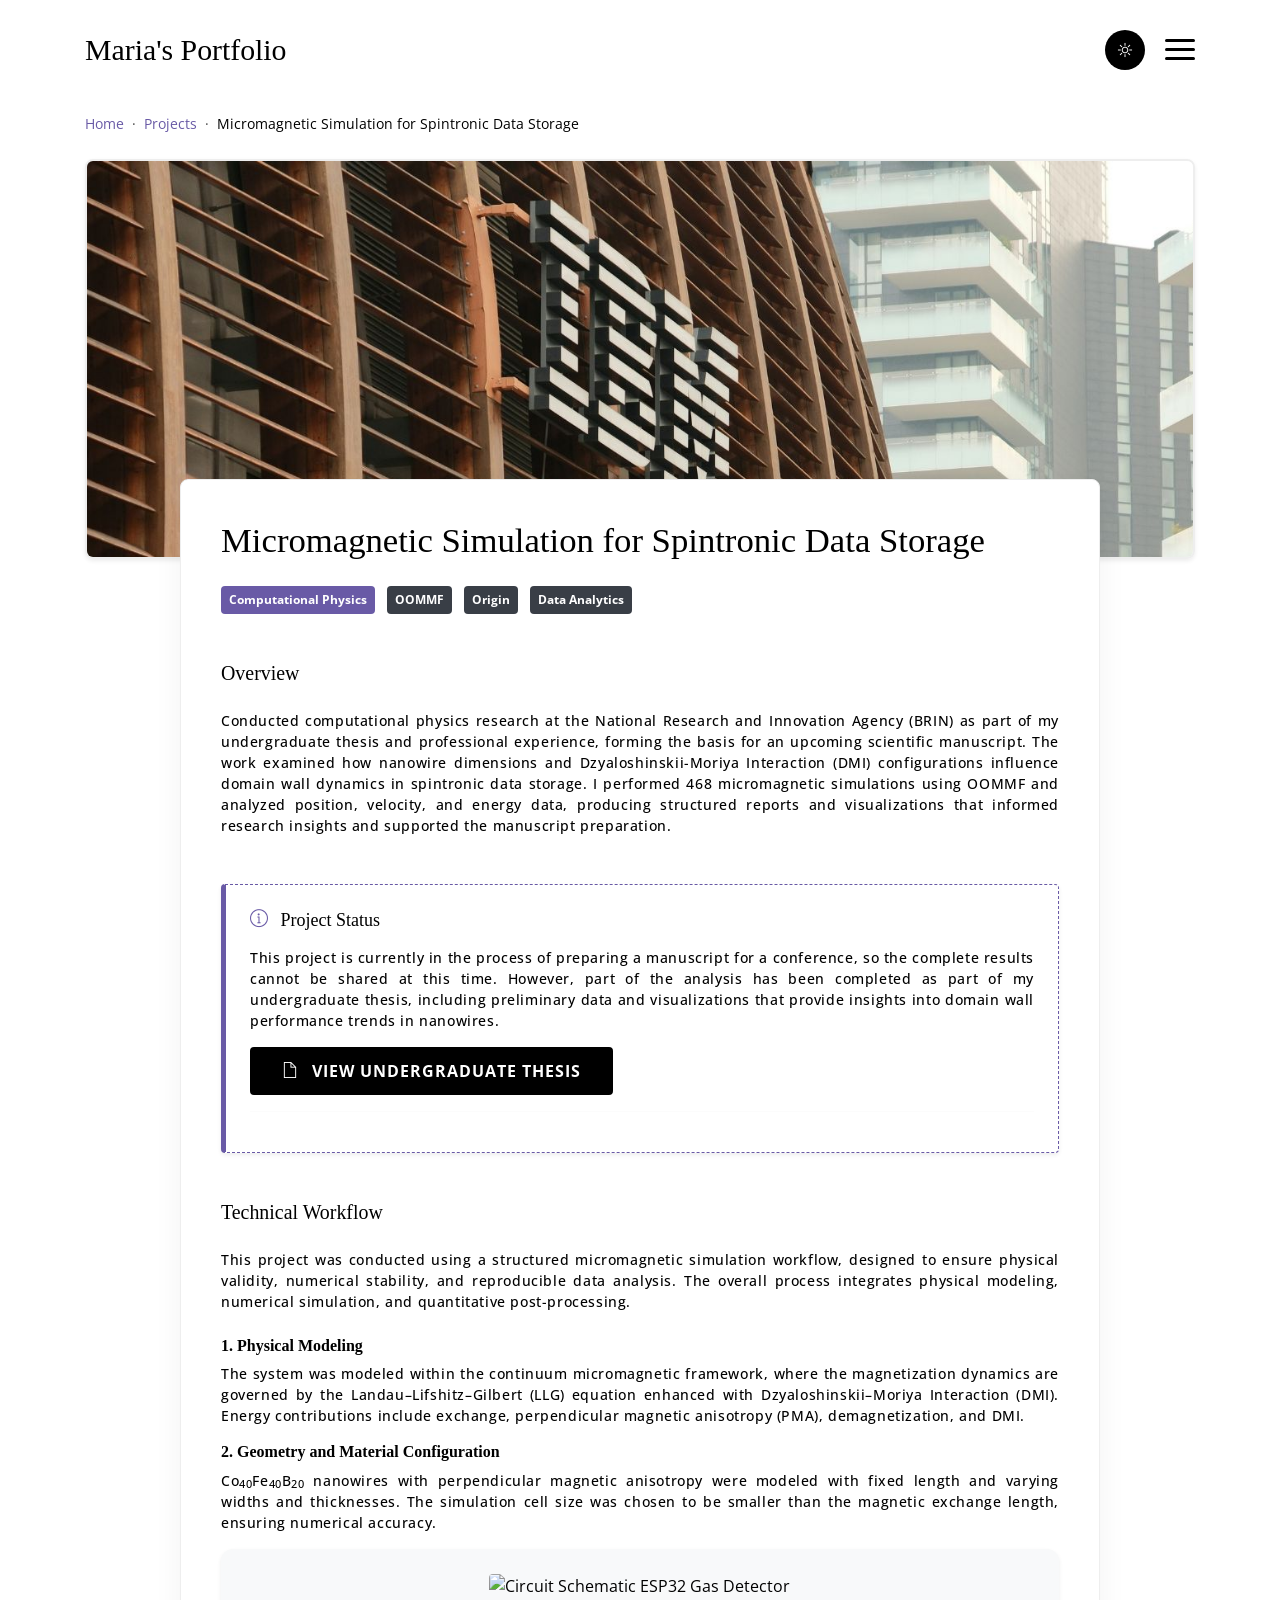
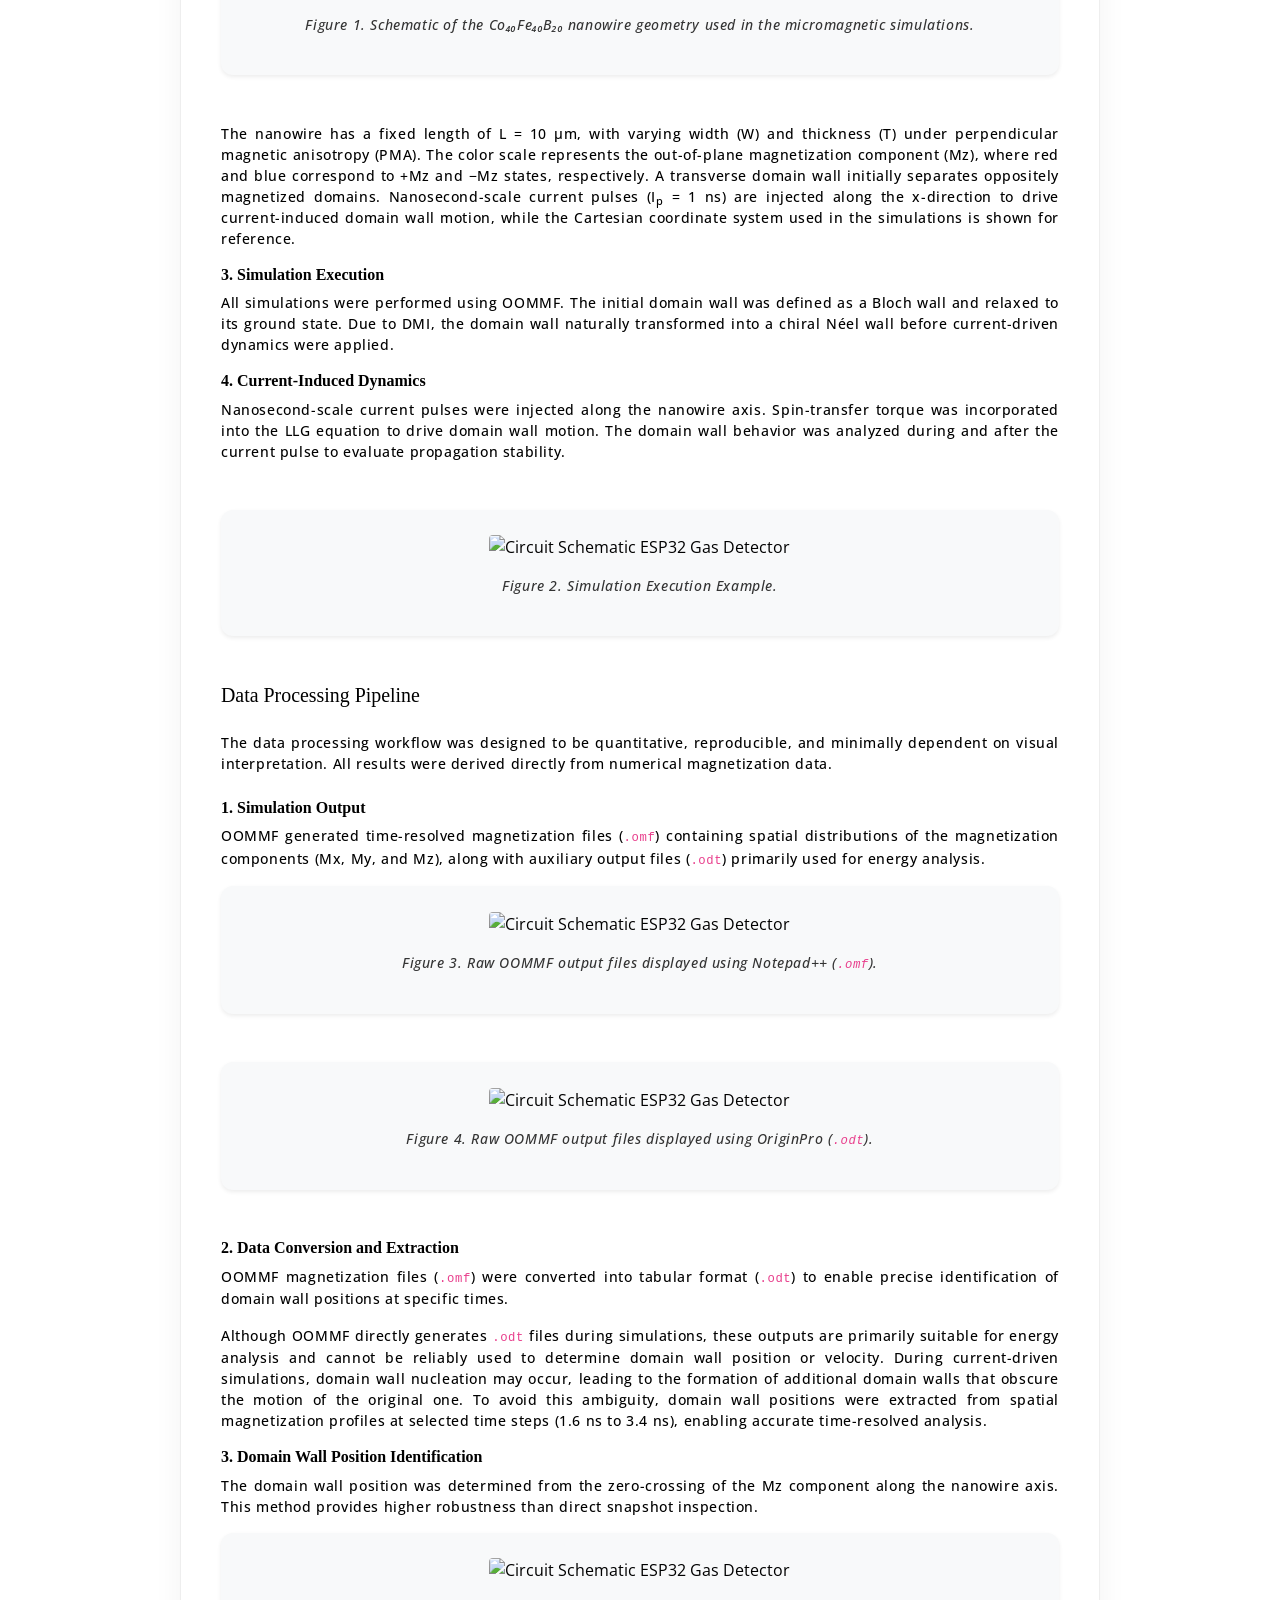
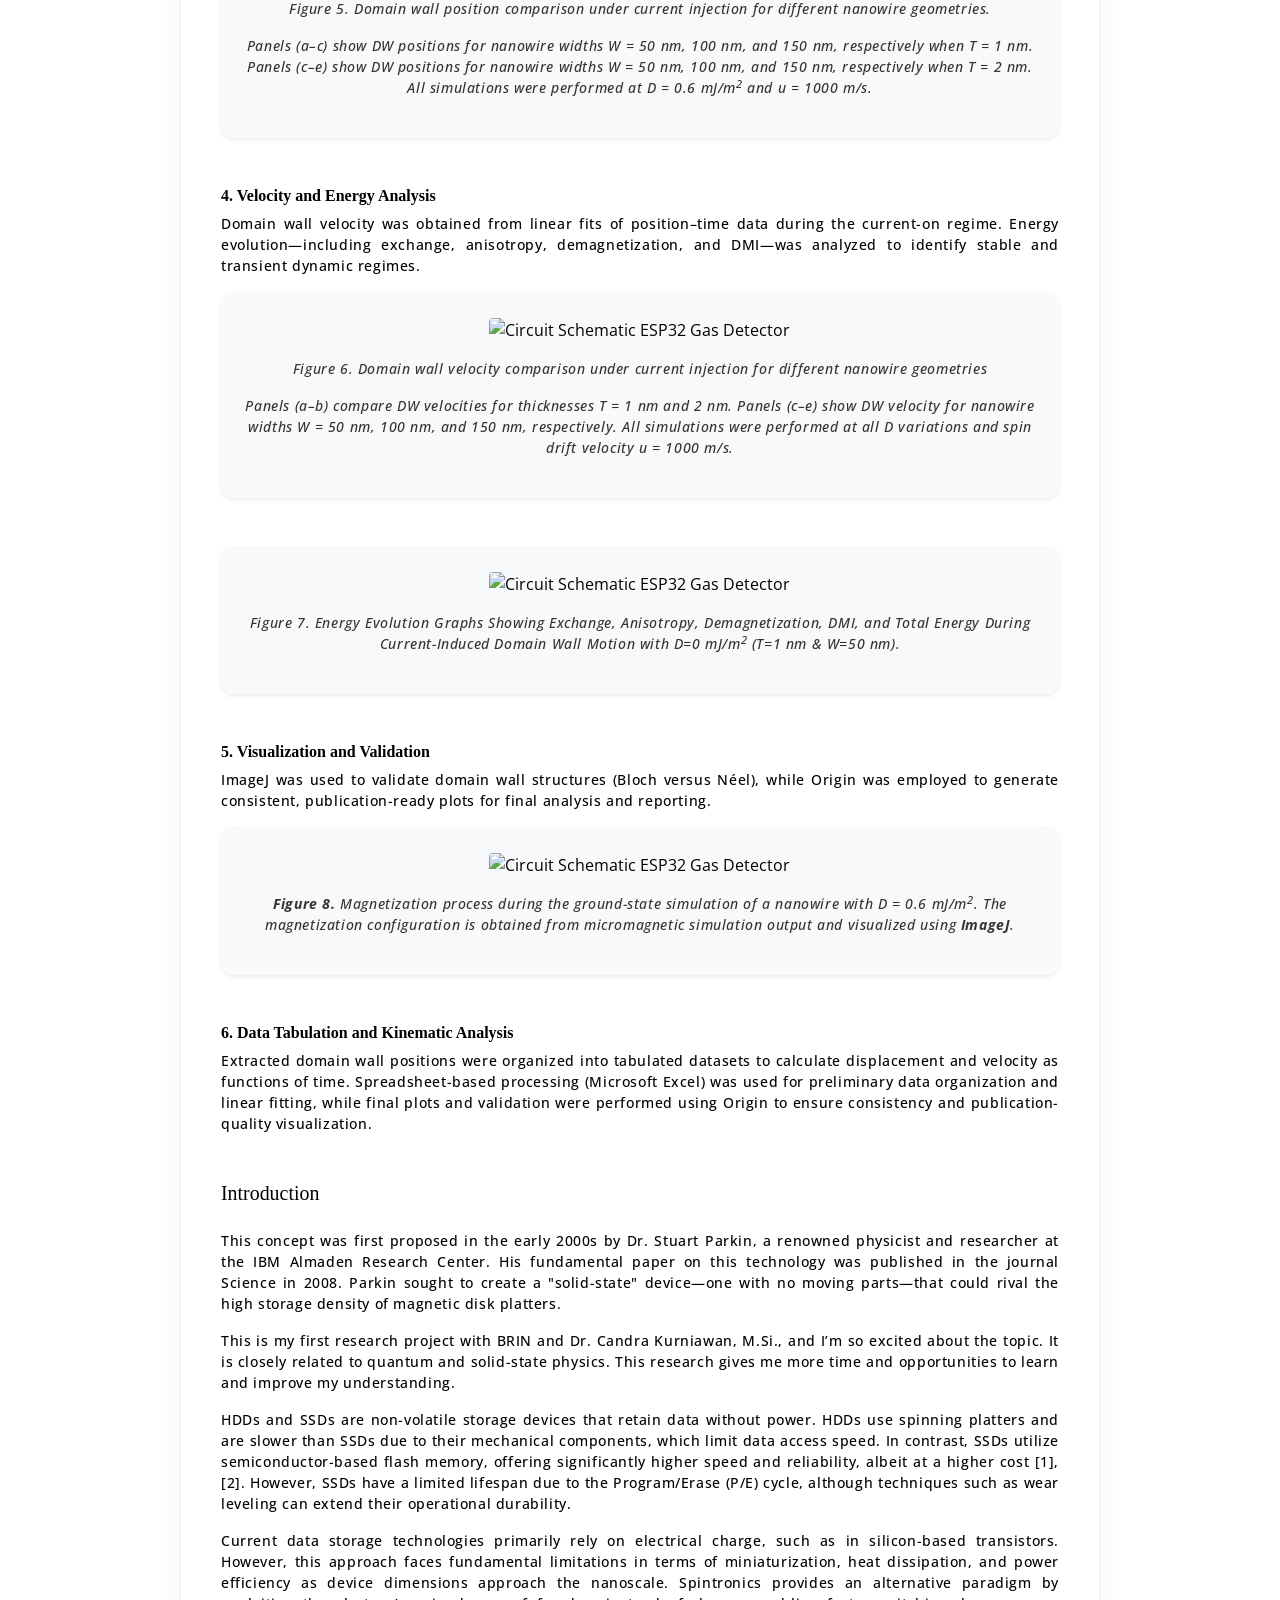
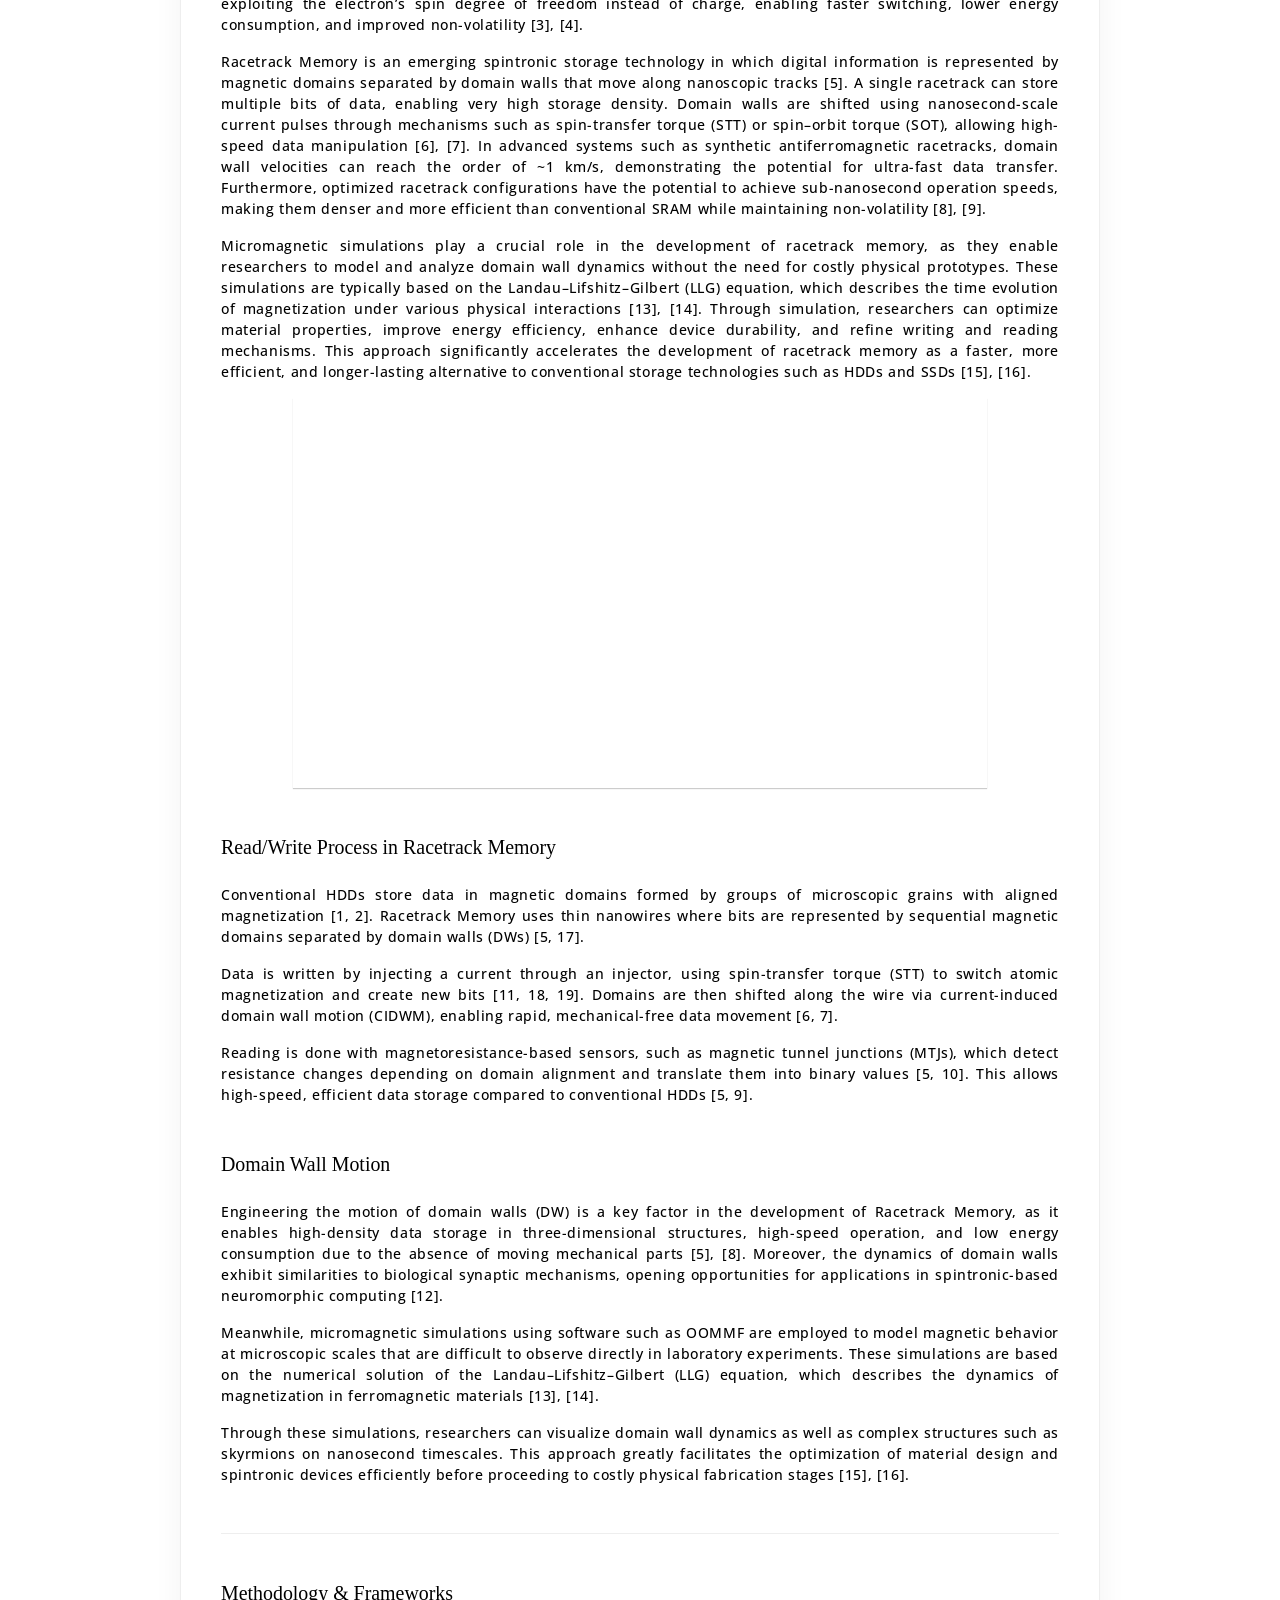
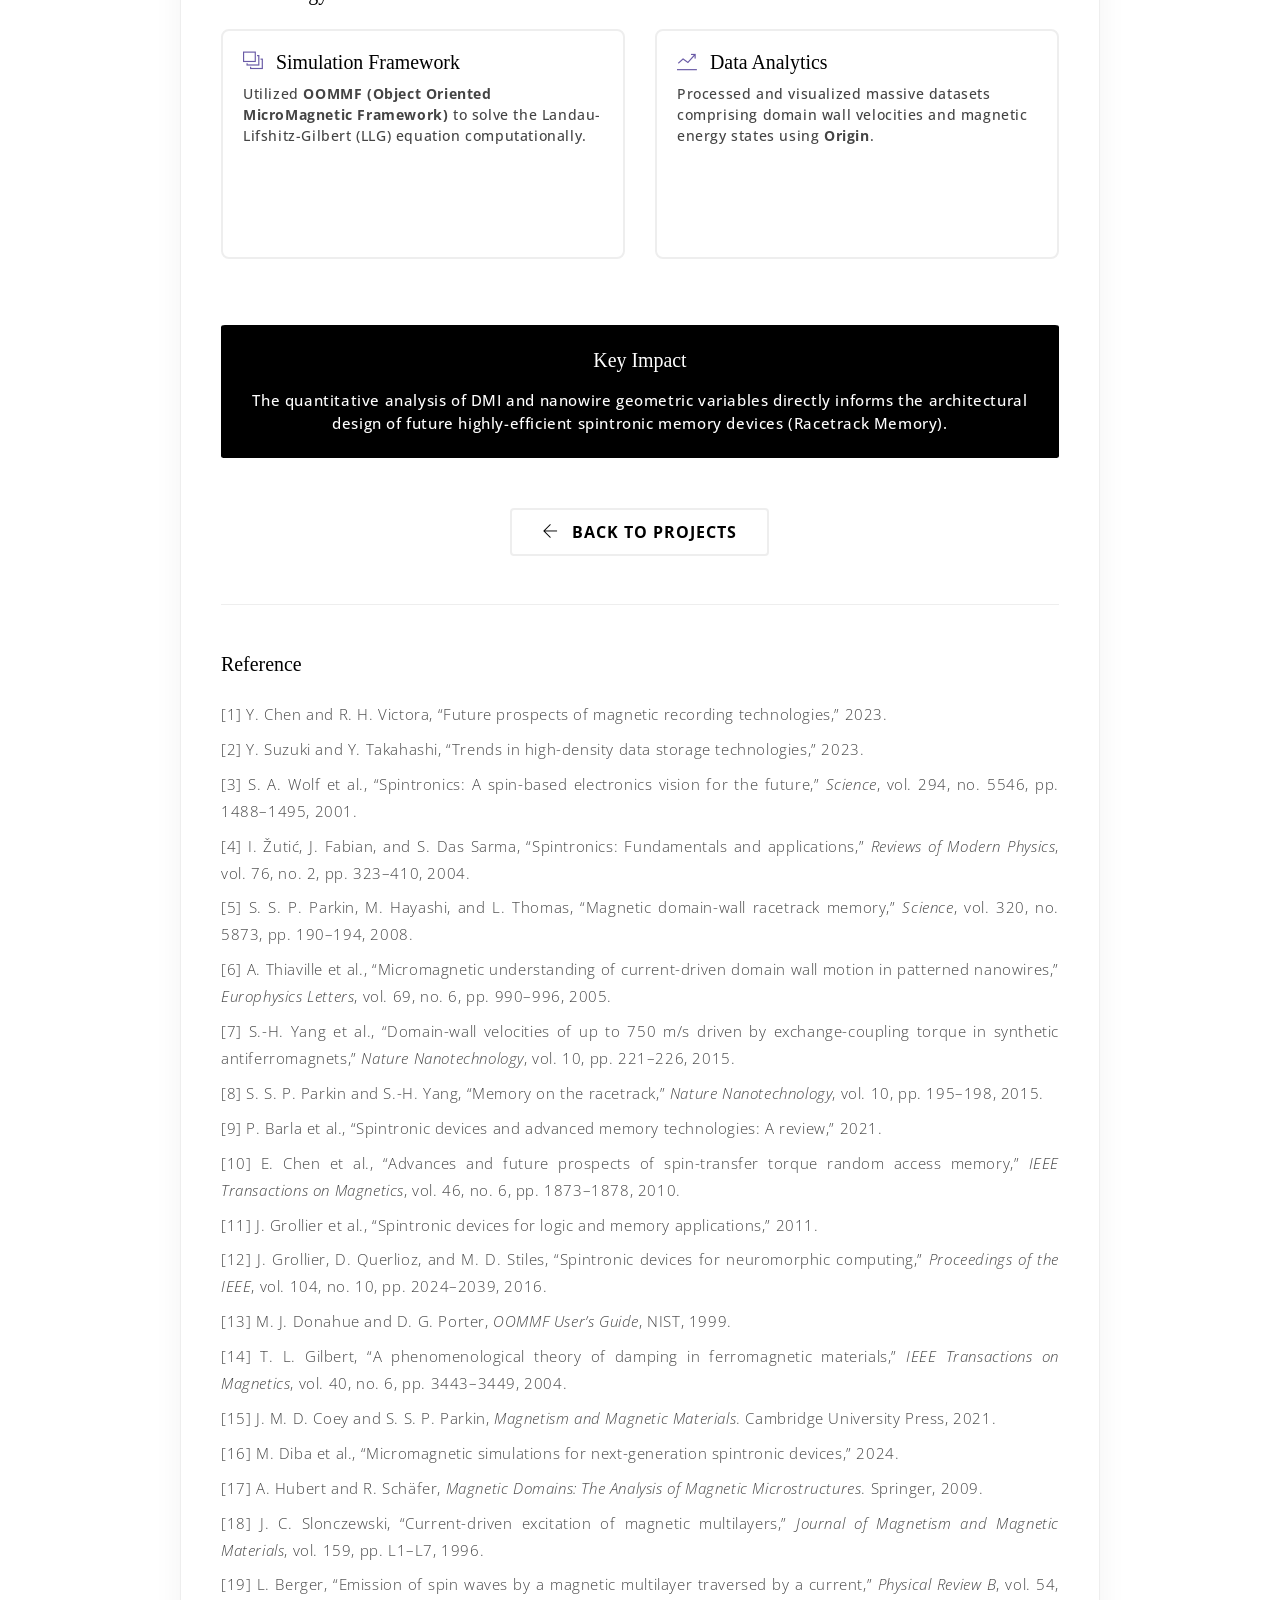
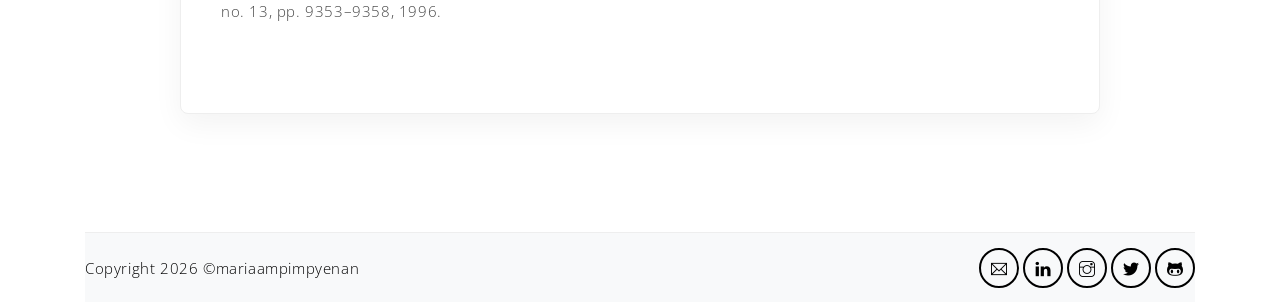
==== commit 78081d3a: "Add files via upload" ====
--- a/project.html
+++ b/project.html
@@ -130,6 +130,212 @@
         <hr class="my-3" style="border-top: 1px solid var(--border-color); opacity: 0.2;">
     </div>
 </section>
+
+<section class="mb-5">
+    <h4 class="title mb-4">Technical Workflow</h4>
+
+    <p class="my-font2">
+        This project was conducted using a structured micromagnetic simulation workflow,
+        designed to ensure physical validity, numerical stability, and reproducible data analysis.
+        The overall process integrates physical modeling, numerical simulation, and quantitative post-processing.
+    </p>
+
+    <h6 class="mt-4 mb-2" style="font-weight: 600;">1. Physical Modeling</h6>
+    <p class="my-font2">
+        The system was modeled within the continuum micromagnetic framework, where the magnetization
+        dynamics are governed by the Landau–Lifshitz–Gilbert (LLG) equation enhanced with 
+        Dzyaloshinskii–Moriya Interaction (DMI).
+        Energy contributions include exchange, perpendicular magnetic anisotropy (PMA),
+        demagnetization, and DMI.
+    </p>
+
+    <h6 class="mt-3 mb-2" style="font-weight: 600;">2. Geometry and Material Configuration</h6>
+    <p class="my-font2">
+        Co<sub>40</sub>Fe<sub>40</sub>B<sub>20</sub> nanowires with perpendicular magnetic anisotropy
+        were modeled with fixed length and varying widths and thicknesses.
+        The simulation cell size was chosen to be smaller than the magnetic exchange length,
+        ensuring numerical accuracy.
+    </p>
+
+    <div class="row mb-5">
+    <div class="col-12 text-center">
+        <div class="schematic-card p-4 border-0 shadow-sm">
+            <img src="assets/imgs/geometry.jpg" class="img-fluid rounded" alt="Circuit Schematic ESP32 Gas Detector">
+            <p class="mt-3 schematic-caption">
+                Figure 1. Schematic of the Co₄₀Fe₄₀B₂₀ nanowire geometry used in the micromagnetic simulations.
+            </p>
+        </div>
+    </div>
+</div>
+
+    <p class="my-font2">
+        The nanowire has a fixed length of L = 10 µm, with varying width (W) and thickness (T) under perpendicular magnetic anisotropy (PMA). The color scale represents the out-of-plane magnetization component (Mz), where red and blue correspond to +Mz and −Mz states, respectively. A transverse domain wall initially separates oppositely magnetized domains. Nanosecond-scale current pulses (I<sub>p</sub> = 1 ns) are injected along the x-direction to drive current-induced domain wall motion, while the Cartesian coordinate system used in the simulations is shown for reference.
+    </p>
+
+    <h6 class="mt-3 mb-2" style="font-weight: 600;">3. Simulation Execution</h6>
+    <p class="my-font2">
+        All simulations were performed using OOMMF. The initial domain wall was defined as a Bloch wall
+        and relaxed to its ground state. Due to DMI, the domain wall naturally transformed into
+        a chiral Néel wall before current-driven dynamics were applied.
+    </p>
+
+    <h6 class="mt-3 mb-2" style="font-weight: 600;">4. Current-Induced Dynamics</h6>
+    <p class="my-font2">
+        Nanosecond-scale current pulses were injected along the nanowire axis.
+        Spin-transfer torque was incorporated into the LLG equation to drive domain wall motion.
+        The domain wall behavior was analyzed during and after the current pulse to evaluate
+        propagation stability.
+    </p>
+</section>
+
+<div class="row mb-5">
+    <div class="col-12 text-center">
+        <div class="schematic-card p-4 border-0 shadow-sm">
+            <img src="assets/imgs/simulation-ex.png" class="img-fluid rounded" alt="Circuit Schematic ESP32 Gas Detector">
+            <p class="mt-3 schematic-caption">
+                Figure 2. Simulation Execution Example.
+            </p>
+        </div>
+    </div>
+</div>
+
+<section class="mb-5">
+    <h4 class="title mb-4">Data Processing Pipeline</h4>
+
+    <p class="my-font2">
+        The data processing workflow was designed to be quantitative, reproducible,
+        and minimally dependent on visual interpretation.
+        All results were derived directly from numerical magnetization data.
+    </p>
+
+    <h6 class="mt-4 mb-2" style="font-weight: 600;">1. Simulation Output</h6>
+    <p class="my-font2">
+    OOMMF generated time-resolved magnetization files (<code>.omf</code>) containing spatial
+    distributions of the magnetization components (Mx, My, and Mz), along with auxiliary
+    output files (<code>.odt</code>) primarily used for energy analysis.
+    </p>
+
+    <div class="row mb-5">
+    <div class="col-12 text-center">
+        <div class="schematic-card p-4 border-0 shadow-sm">
+            <img src="assets/imgs/raw-data notepad.png" class="img-fluid rounded" alt="Circuit Schematic ESP32 Gas Detector">
+            <p class="mt-3 schematic-caption">
+                Figure 3. Raw OOMMF output files displayed using Notepad++ (<code>.omf</code>).
+            </p>
+        </div>
+    </div>
+</div>
+
+<div class="row mb-5">
+    <div class="col-12 text-center">
+        <div class="schematic-card p-4 border-0 shadow-sm">
+            <img src="assets/imgs/raw-data.png" class="img-fluid rounded" alt="Circuit Schematic ESP32 Gas Detector">
+            <p class="mt-3 schematic-caption">
+                Figure 4. Raw OOMMF output files displayed using OriginPro (<code>.odt</code>).
+            </p>
+        </div>
+    </div>
+</div>
+
+    <h6 class="mt-3 mb-2" style="font-weight: 600;">2. Data Conversion and Extraction</h6>
+    <p class="my-font2">
+        OOMMF magnetization files (<code>.omf</code>) were converted into tabular format (<code>.odt</code>) to enable precise identification of domain wall positions at specific times. </p>
+
+    <p class="my-font2">
+    Although OOMMF directly generates <code>.odt</code> files during simulations, these outputs are
+    primarily suitable for energy analysis and cannot be reliably used to determine domain wall
+    position or velocity. During current-driven simulations, domain wall nucleation may occur,
+    leading to the formation of additional domain walls that obscure the motion of the original one.
+    To avoid this ambiguity, domain wall positions were extracted from spatial magnetization profiles
+    at selected time steps (1.6 ns to 3.4 ns), enabling accurate time-resolved analysis.
+    </p>
+
+    <h6 class="mt-3 mb-2" style="font-weight: 600;">3. Domain Wall Position Identification</h6>
+    <p class="my-font2">
+        The domain wall position was determined from the zero-crossing of the Mz component
+        along the nanowire axis. This method provides higher robustness than direct snapshot inspection.
+    </p>
+
+    <div class="row mb-5">
+    <div class="col-12 text-center">
+        <div class="schematic-card p-4 border-0 shadow-sm">
+            <img src="assets/imgs/position.PNG" class="img-fluid rounded" alt="Circuit Schematic ESP32 Gas Detector">
+            <p class="mt-3 schematic-caption">
+                Figure 5. Domain wall position comparison under current injection for different nanowire geometries.
+            </p>
+
+             <p class="mt-3 schematic-caption">
+            Panels (a–c) show DW positions for nanowire widths
+            W = 50 nm, 100 nm, and 150 nm, respectively when T = 1 nm. Panels (c–e) show DW positions for nanowire widths
+            W = 50 nm, 100 nm, and 150 nm, respectively when T = 2 nm. All simulations were performed at D = 0.6 mJ/m<sup>2</sup> and u = 1000 m/s.
+            </p>
+
+        </div>
+    </div>
+</div>
+
+    <h6 class="mt-3 mb-2" style="font-weight: 600;">4. Velocity and Energy Analysis</h6>
+    <p class="my-font2">
+        Domain wall velocity was obtained from linear fits of position–time data during
+        the current-on regime. Energy evolution—including exchange, anisotropy,
+        demagnetization, and DMI—was analyzed to identify stable and transient dynamic regimes.
+    </p>
+
+    <div class="row mb-5">
+    <div class="col-12 text-center">
+        <div class="schematic-card p-4 border-0 shadow-sm">
+            <img src="assets/imgs/velocity.PNG" class="img-fluid rounded" alt="Circuit Schematic ESP32 Gas Detector">
+            <p class="mt-3 schematic-caption">
+                Figure 6. Domain wall velocity comparison under current injection for different nanowire geometries</p>
+            <p class="mt-3 schematic-caption">
+            Panels (a–b) compare DW velocities for
+            thicknesses T = 1 nm and 2 nm. Panels (c–e) show DW velocity for nanowire widths
+            W = 50 nm, 100 nm, and 150 nm, respectively. All simulations were performed at all D variations and spin drift velocity u = 1000 m/s.
+            </p>
+                
+        </div>
+    </div>
+</div>
+
+    <div class="row mb-5">
+    <div class="col-12 text-center">
+        <div class="schematic-card p-4 border-0 shadow-sm">
+            <img src="assets/imgs/energy-graph.jpg" class="img-fluid rounded" alt="Circuit Schematic ESP32 Gas Detector">
+            <p class="mt-3 schematic-caption">
+                Figure 7. Energy Evolution Graphs Showing Exchange, Anisotropy, Demagnetization, DMI, and Total Energy During Current-Induced Domain Wall Motion with D=0 mJ/m<sup>2</sup> (T=1 nm & W=50 nm).
+            </p>
+        </div>
+    </div>
+</div>
+
+    <h6 class="mt-3 mb-2" style="font-weight: 600;">5. Visualization and Validation</h6>
+    <p class="my-font2">
+        ImageJ was used to validate domain wall structures (Bloch versus Néel),
+        while Origin was employed to generate consistent, publication-ready plots
+        for final analysis and reporting.
+    </p>
+
+     <div class="row mb-5">
+    <div class="col-12 text-center">
+        <div class="schematic-card p-4 border-0 shadow-sm">
+            <img src="assets/imgs/DW-move.gif" class="img-fluid rounded" alt="Circuit Schematic ESP32 Gas Detector">
+            <p class="mt-3 schematic-caption">
+                <strong>Figure 8.</strong> Magnetization process during the ground-state simulation of a nanowire
+    with D = 0.6 mJ/m<sup>2</sup>. The magnetization configuration is obtained from micromagnetic
+    simulation output and visualized using <strong>ImageJ</strong>.
+</figcaption>
+            </p>
+        </div>
+    </div>
+</div>
+
+<h6 class="mt-3 mb-2" style="font-weight: 600;">6. Data Tabulation and Kinematic Analysis</h6>
+    <p class="my-font2">
+        Extracted domain wall positions were organized into tabulated datasets to calculate displacement and velocity as functions of time. Spreadsheet-based processing (Microsoft Excel) was used for preliminary data organization and linear fitting, while final plots and validation were performed using Origin to ensure consistency and publication-quality visualization.
+    </p>
+
+
+</section>
                             
                         <section class="mb-5"> <h4 class="title mb-4">Introduction</h4>
                         <p class="my-font2">This concept was first proposed in the early 2000s by Dr. Stuart Parkin, a renowned physicist and researcher at the IBM Almaden Research Center. His fundamental paper on this technology was published in the journal Science in 2008. Parkin sought to create a "solid-state" device—one with no moving parts—that could rival the high storage density of magnetic disk platters.</p>
--- a/assets/css/meyawo.css
+++ b/assets/css/meyawo.css
@@ -14,13 +14,7 @@
 */
 @import url("https://fonts.googleapis.com/css?family=Baloo+Paaji|Open+Sans:300,300i,400,400i,600,600i,700,700i");
 :root {
-  /* Brand Colors */
-  --primary: #695aa6;
-  --secondary: #393e46;
-  --success: #1bb74f;
-  --danger: #ec185d;
-  
-  /* Light Mode (Default) */
+  /* === Theme Mode (Light - Default) === */
   --bg-body: #ffffff;
   --bg-card: #ffffff;
   --text-main: #000000;
@@ -30,7 +24,19 @@
   --nav-border: rgba(0, 0, 0, 0.1);
   --border-color: #eeeeee;
   --footer-bg: #f8f9fa;
+  --header-bg-img: url('../imgs/chip-light.jpg');
   
+  /* === Brand Colors === */
+  --primary: #695aa6;
+  --secondary: #393e46;
+  --success: #1bb74f;
+  --info: #17a2b8;
+  --warning: #ff6d02;
+  --danger: #ec185d;
+  --light: #f8f9fa;
+  --dark: #212529;
+  
+  /* === Extended Color Palette === */
   --blue: #1e549f;
   --indigo: #695aa6;
   --purple: #6f42c1;
@@ -44,23 +50,20 @@
   --white: #fff;
   --gray: #6c757d;
   --gray-dark: #393e46;
-  --primary: #695aa6;
-  --secondary: #393e46;
-  --success: #1bb74f;
-  --info: #17a2b8;
-  --warning: #ff6d02;
-  --danger: #ec185d;
-  --light: #f8f9fa;
-  --dark: #212529;
+  
+  /* === Breakpoints === */
   --breakpoint-xs: 0;
   --breakpoint-sm: 576px;
   --breakpoint-md: 768px;
   --breakpoint-lg: 992px;
   --breakpoint-xl: 1200px;
+  
+  /* === Typography === */
   --font-family-sans-serif: "Open Sans", sans-serif;
   --font-family-monospace: SFMono-Regular, Menlo, Monaco, Consolas, "Liberation Mono", "Courier New", monospace;
-  --header-bg-img: url('../imgs/chip-light.jpg');
-  --overlay-color: rgba(255, 255, 255, 0.5); /* Transparan tipis */
+  
+  /* === Effects === */
+  --overlay-color: rgba(255, 255, 255, 0.5);
 }
 
 /* Dark Mode Overrides */
@@ -74,10 +77,12 @@
   --nav-border: rgba(255, 255, 255, 0.1);
   --border-color: #222222;
   --footer-bg: #000000;
-  /* Header & Overlay */
   --header-bg-img: url('../imgs/chip-dark.jpg');
-  --overlay-color: rgba(0, 0, 0, 0.6); /* Transparan tipis */
-}
+}
+
+/* ============================================================================
+   1. BASE STYLES & RESETS
+   ============================================================================ */
 
 *,
 *::before,
@@ -102,11 +107,15 @@
   font-size: 1rem;
   font-weight: 400;
   line-height: 1.5;
-  background-color: var(--bg-body); /* Gunakan variabel */
-  color: var(--text-main);           /* Gunakan variabel */
+  background-color: var(--bg-body);
+  color: var(--text-main);
   text-align: left;
   transition: background-color 0.3s ease, color 0.3s ease;
 }
+
+/* ============================================================================
+   2. TYPOGRAPHY & HEADINGS
+   ============================================================================ */
 
 [tabindex="-1"]:focus {
   outline: 0 !important;
@@ -501,6 +510,10 @@
   margin-right: 0.5rem;
 }
 
+/* ============================================================================
+   3. LAYOUT & GRID SYSTEM
+   ============================================================================ */
+
 .initialism {
   font-size: 90%;
   text-transform: uppercase;
@@ -1854,6 +1867,10 @@
   }
 }
 
+/* ============================================================================
+   4. COMPONENTS - TABLES
+   ============================================================================ */
+
 .table {
   width: 100%;
   margin-bottom: 1rem;
@@ -2196,6 +2213,10 @@
 .table-responsive > .table-bordered {
   border: 0;
 }
+
+/* ============================================================================
+   5. COMPONENTS - FORMS & INPUTS
+   ============================================================================ */
 
 .form-control {
   display: block;
@@ -2760,6 +2781,10 @@
   }
 }
 
+/* ============================================================================
+   6. COMPONENTS - BUTTONS
+   ============================================================================ */
+
 .btn {
   display: inline-block;
   font-weight: 400;
@@ -3383,6 +3408,10 @@
 input[type="button"].btn-block {
   width: 100%;
 }
+
+/* ============================================================================
+   7. COMPONENTS - NAVIGATION & DROPDOWNS
+   ============================================================================ */
 
 .fade {
   -webkit-transition: opacity 0.15s linear;
@@ -4487,6 +4516,10 @@
   }
 }
 
+/* ============================================================================
+   8. COMPONENTS - CARDS & LAYOUT COMPONENTS
+   ============================================================================ */
+
 .nav {
   display: -webkit-box;
   display: -webkit-flex;
@@ -5360,6 +5393,10 @@
   margin-bottom: -1px;
 }
 
+/* ============================================================================
+   9. COMPONENTS - BREADCRUMBS & PAGINATION
+   ============================================================================ */
+
 .breadcrumb {
   display: -webkit-box;
   display: -webkit-flex;
@@ -5499,6 +5536,10 @@
   border-top-right-radius: 0.2rem;
   border-bottom-right-radius: 0.2rem;
 }
+
+/* ============================================================================
+   10. COMPONENTS - BADGES, ALERTS & PROGRESS
+   ============================================================================ */
 
 .badge {
   display: inline-block;
@@ -5895,6 +5936,10 @@
             animation: none;
   }
 }
+
+/* ============================================================================
+   11. COMPONENTS - MEDIA, TOAST & MODAL
+   ============================================================================ */
 
 .media {
   display: -webkit-box;
@@ -6867,6 +6912,10 @@
   color: #212529;
 }
 
+/* ============================================================================
+   12. COMPONENTS - CAROUSEL, SPINNERS & ADVANCED
+   ============================================================================ */
+
 .carousel {
   position: relative;
 }
@@ -7160,6 +7209,10 @@
   width: 1rem;
   height: 1rem;
 }
+
+/* ============================================================================
+   13. UTILITIES - ALIGNMENT, DISPLAY & SPACING
+   ============================================================================ */
 
 .align-baseline {
   vertical-align: baseline !important;
@@ -12129,7 +12182,7 @@
   left: 0;
   width: 100%;
   height: 100%;
-  background: var(--overlay-color);
+  background: linear-gradient(to top, var(--bg-body) 0%, transparent 70%);
 }
 
 .header .header-content {
@@ -12795,13 +12848,11 @@
     border: none;
     width: 40px;
     height: 40px;
-    border-radius: 50%;
+    border-radius: 100%;
     cursor: pointer;
     z-index: 10;
     transition: 0.3s;
 }
-
-.nav-arrow:hover { background: var(--secondary); }
 
 /* Responsif */
 @media (max-width: 992px) {
@@ -12820,7 +12871,7 @@
 
 /* Mengatur posisi tombol panah carousel */
 .carousel-control-prev, .carousel-control-next {
-    width: 10%; /* Memperkecil area klik agar tidak menutupi gambar */
+    width: 20%; /* Memperkecil area klik agar tidak menutupi gambar */
 }
 
 /* Memastikan teks deskripsi mengisi sisa ruang agar tinggi kotak sejajar */
@@ -12887,14 +12938,122 @@
     text-decoration: none !important; /* Garis bawah hilang saat di-hover */
 }
 
+/* Perbaikan jarak tombol khusus untuk tampilan HP/Tablet */
 @media (max-width: 991.98px) {
     .header-content a {
-        display: inline-block !important;
-        margin-bottom: 20px !important; /* Jarak diperbesar agar terlihat jelas */
+        display: inline-block; /* Memastikan elemen <a> bisa memiliki margin */
+        margin-bottom: 15px;   /* Memberikan jarak ke bawah saat tombol bertumpuk */
     }
-    
+
     .header-content a.ml-2 {
-        margin-left: 0 !important;
-        margin-top: 10px !important;
+        margin-left: 0 !important; /* Menghapus margin kiri di mobile agar tetap simetris */
     }
 }
+
+/* =========================================
+   SWIPE ON MOBILE, BUTTON SCROLL ON DESKTOP
+   (Other Activities & Certificates)
+   ========================================= */
+
+/* ===== MOBILE & TABLET PORTRAIT: SWIPE ENABLED ===== */
+@media (max-width: 900px) and (orientation: portrait) {
+
+    #activities .activities-viewport,
+    #certification .activities-viewport {
+        overflow-x: auto;
+        -webkit-overflow-scrolling: touch;
+    }
+
+    /* sembunyikan tombol panah */
+    #activities .nav-arrow,
+    #certification .nav-arrow {
+        display: none;
+    }
+}
+
+/* ===== DESKTOP & TABLET LANDSCAPE: BUTTON ONLY ===== */
+@media (min-width: 901px),
+       (orientation: landscape) {
+
+    #activities .activities-viewport,
+    #certification .activities-viewport {
+        overflow-x: hidden; /* matikan swipe */
+    }
+
+    /* tampilkan panah */
+    #activities .nav-arrow,
+    #certification .nav-arrow {
+        display: flex;
+    }
+}
+
+/* =========================================
+   ARROW SCROLL WITHOUT CIRCLE (ALWAYS VISIBLE)
+   ========================================= */
+
+.nav-arrow {
+    background: none;
+    border: none;
+    width: auto;
+    height: auto;
+    padding: 0;
+    color: #695aa6; /* warna brand */
+
+    font-size: 32px;
+    font-weight: bold;
+
+    /* bantu kontras di semua foto */
+    text-shadow:
+        0 0 4px rgba(0, 0, 0, 0.35),
+        0 0 8px rgba(255, 255, 255, 0.25);
+
+    cursor: pointer;
+    opacity: 0.9;
+}
+
+.nav-arrow:hover {
+    opacity: 1;
+    transform: scale(1.1);
+}
+
+/* tetap posisinya */
+.nav-arrow.left {
+    left: 10px;
+}
+
+.nav-arrow.right {
+    right: 10px;
+}
+
+/* =========================================================
+   Remove nav-arrow circle / focus ring completely
+   (Other Activities & Certificates)
+   ========================================================= */
+
+.nav-arrow {
+  background: none;
+  border: none;
+  outline: none;
+  box-shadow: none;
+}
+
+.nav-arrow:focus,
+.nav-arrow:active,
+.nav-arrow:focus-visible {
+  outline: none;
+  box-shadow: none;
+}
+
+.nav-arrow::before,
+.nav-arrow::after {
+  content: none;
+}
+
+/* Make navigation arrows thicker & clean */
+.nav-arrow i {
+  font-size: 36px;         /* lebih besar */
+  font-weight: 900;       /* paling tebal */
+  color: var(--primary);  /* ungu Meyawo */
+  line-height: 1;
+}
+
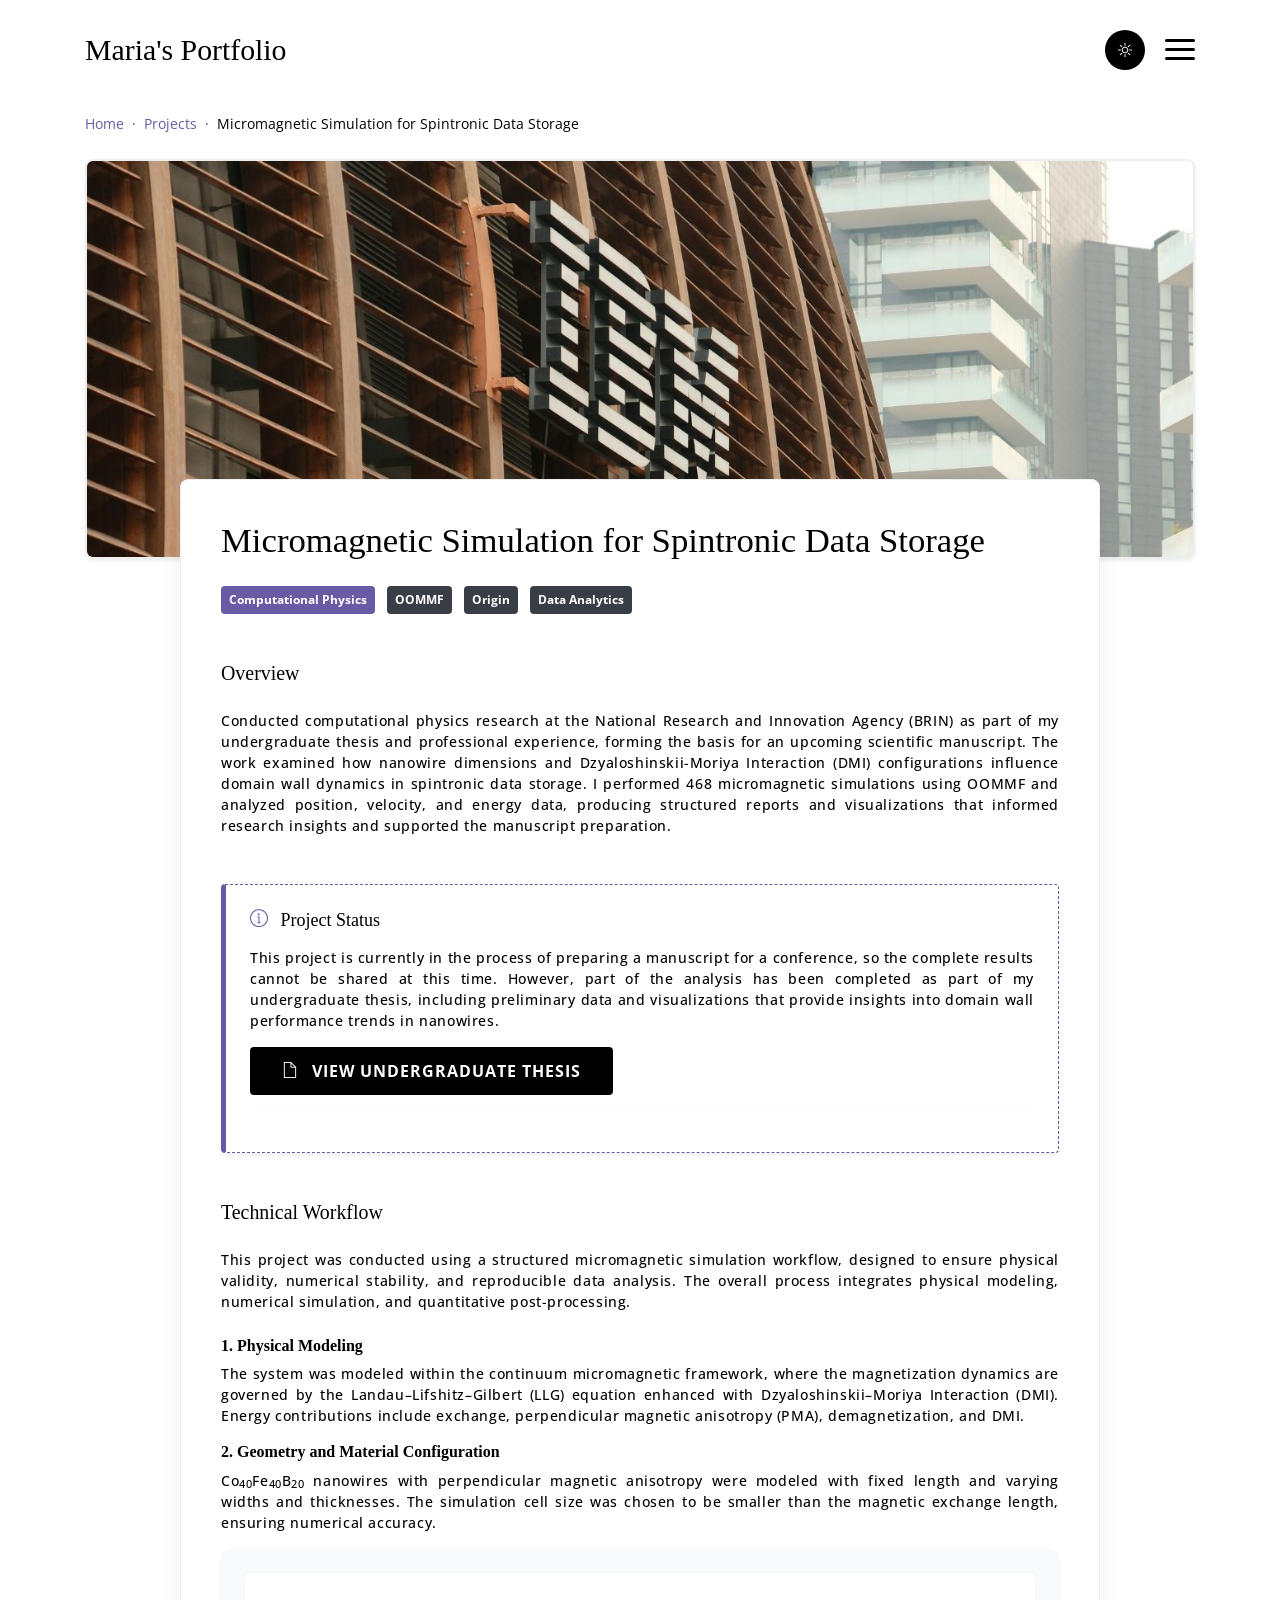
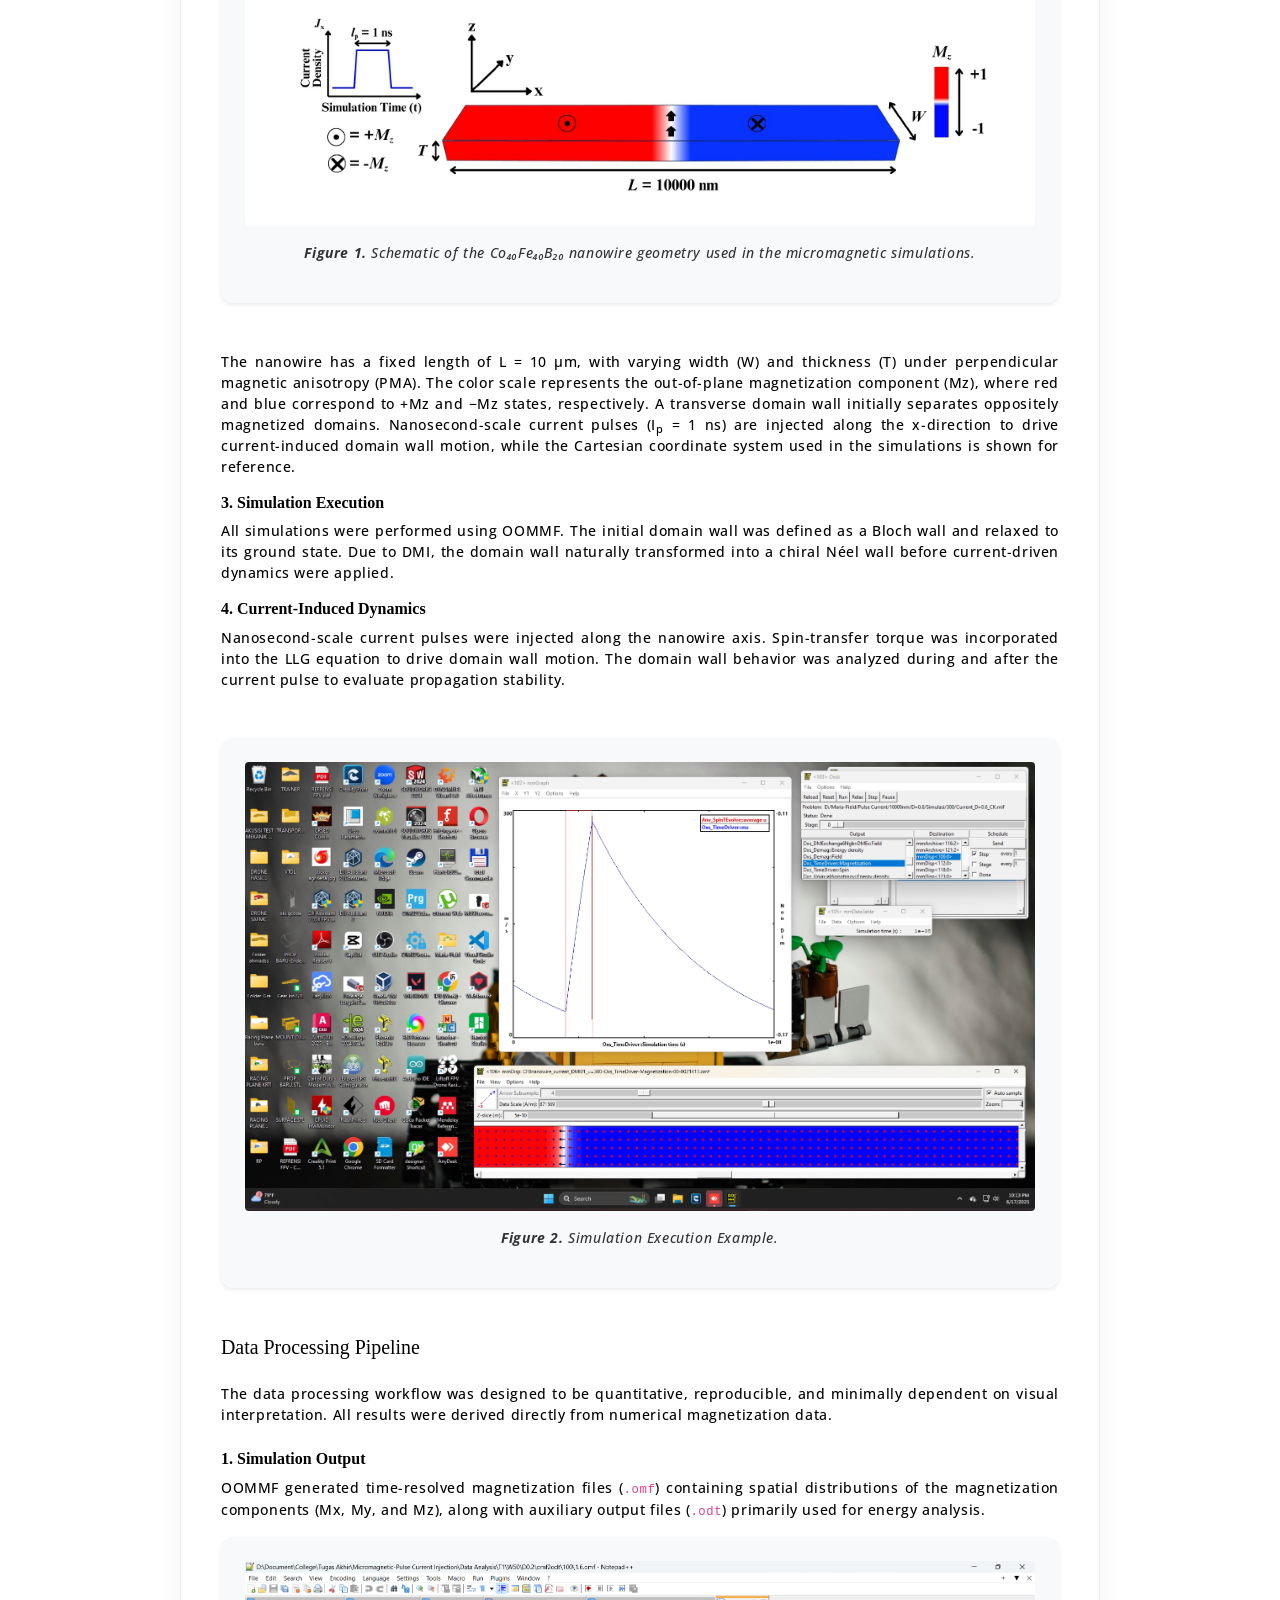
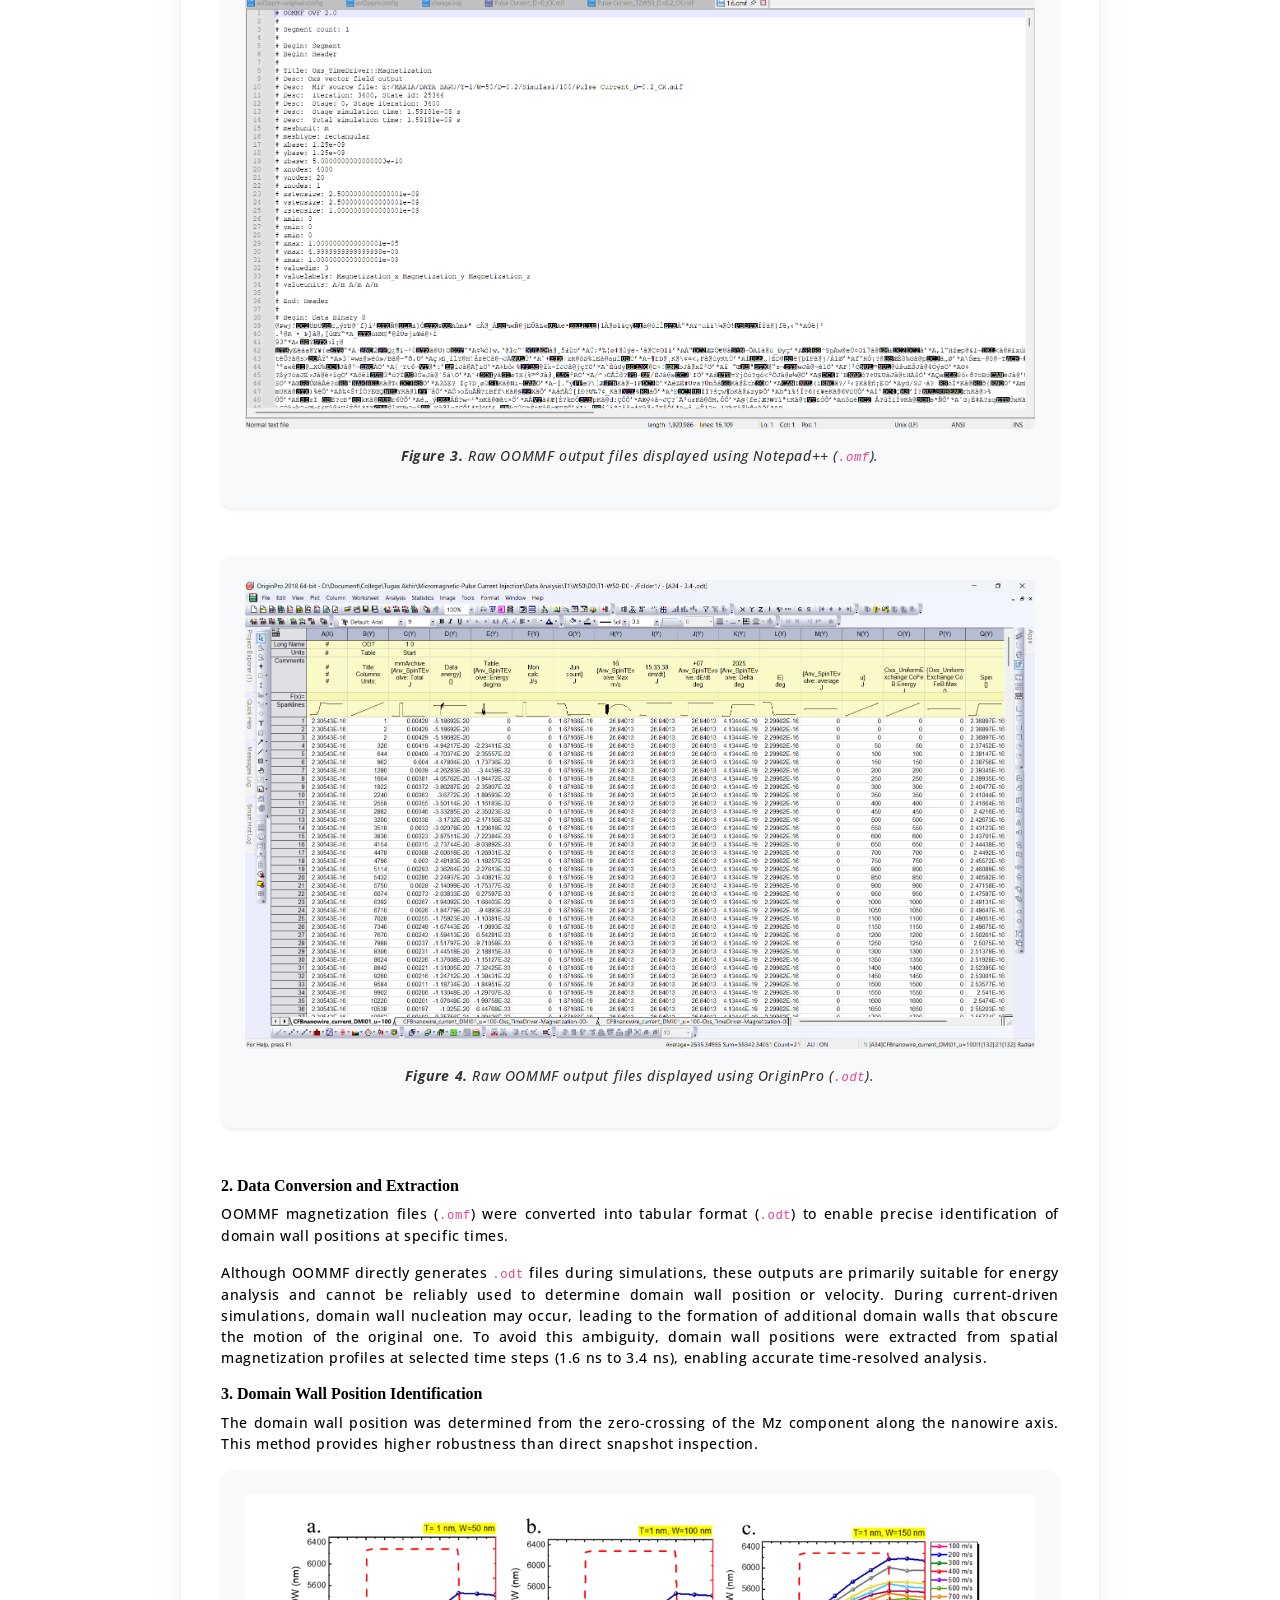
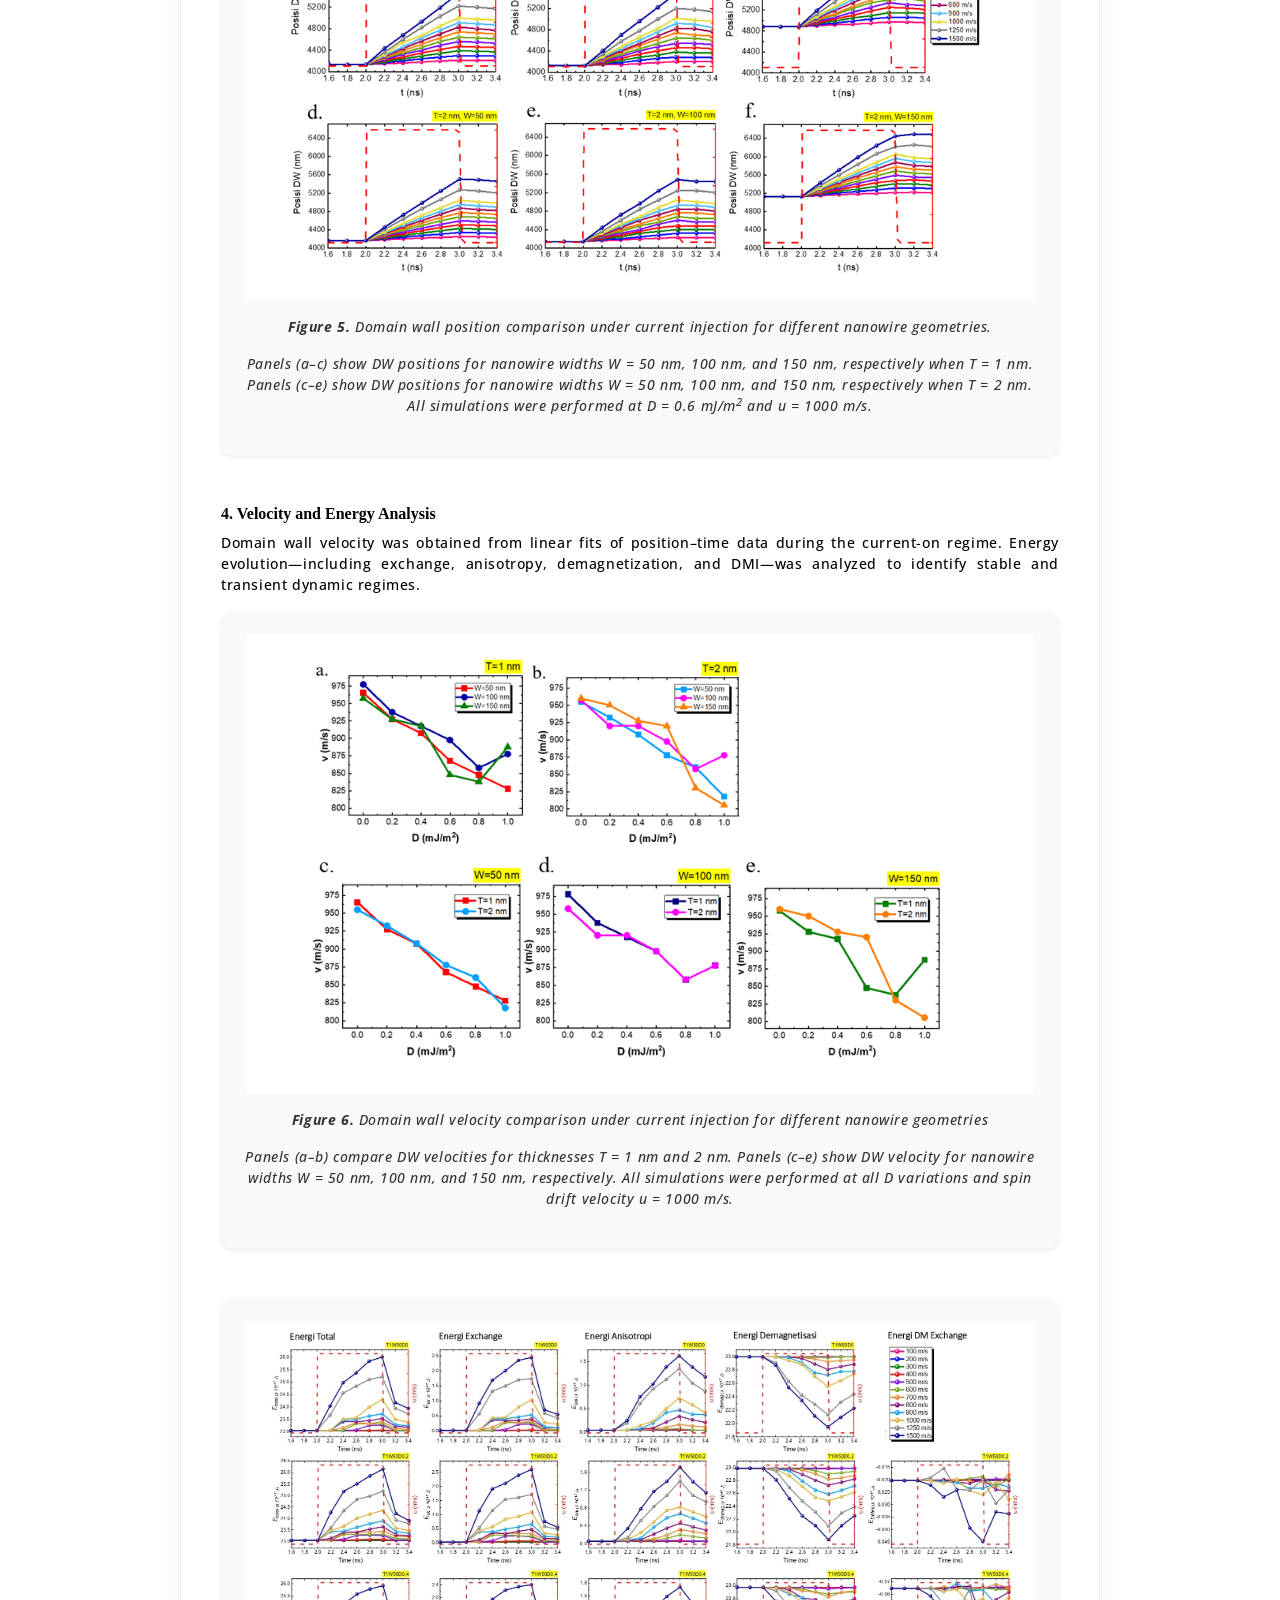
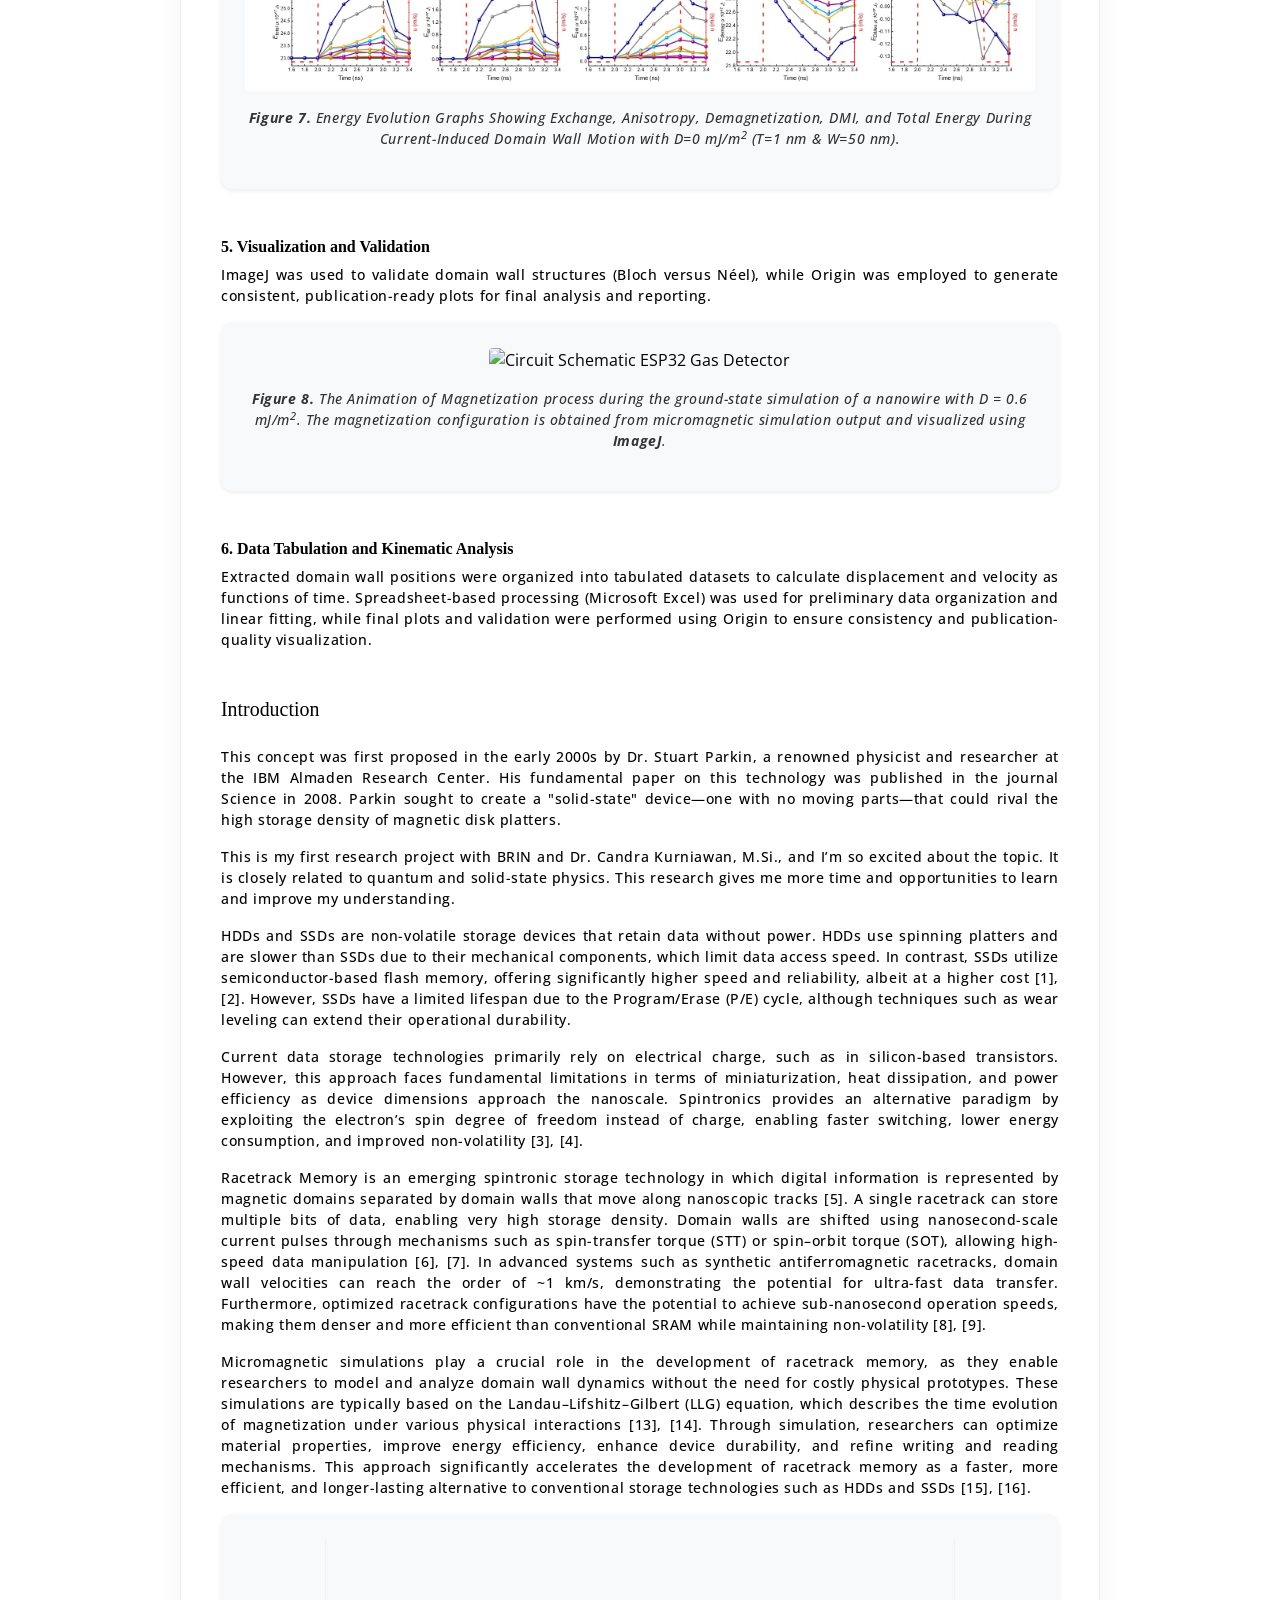
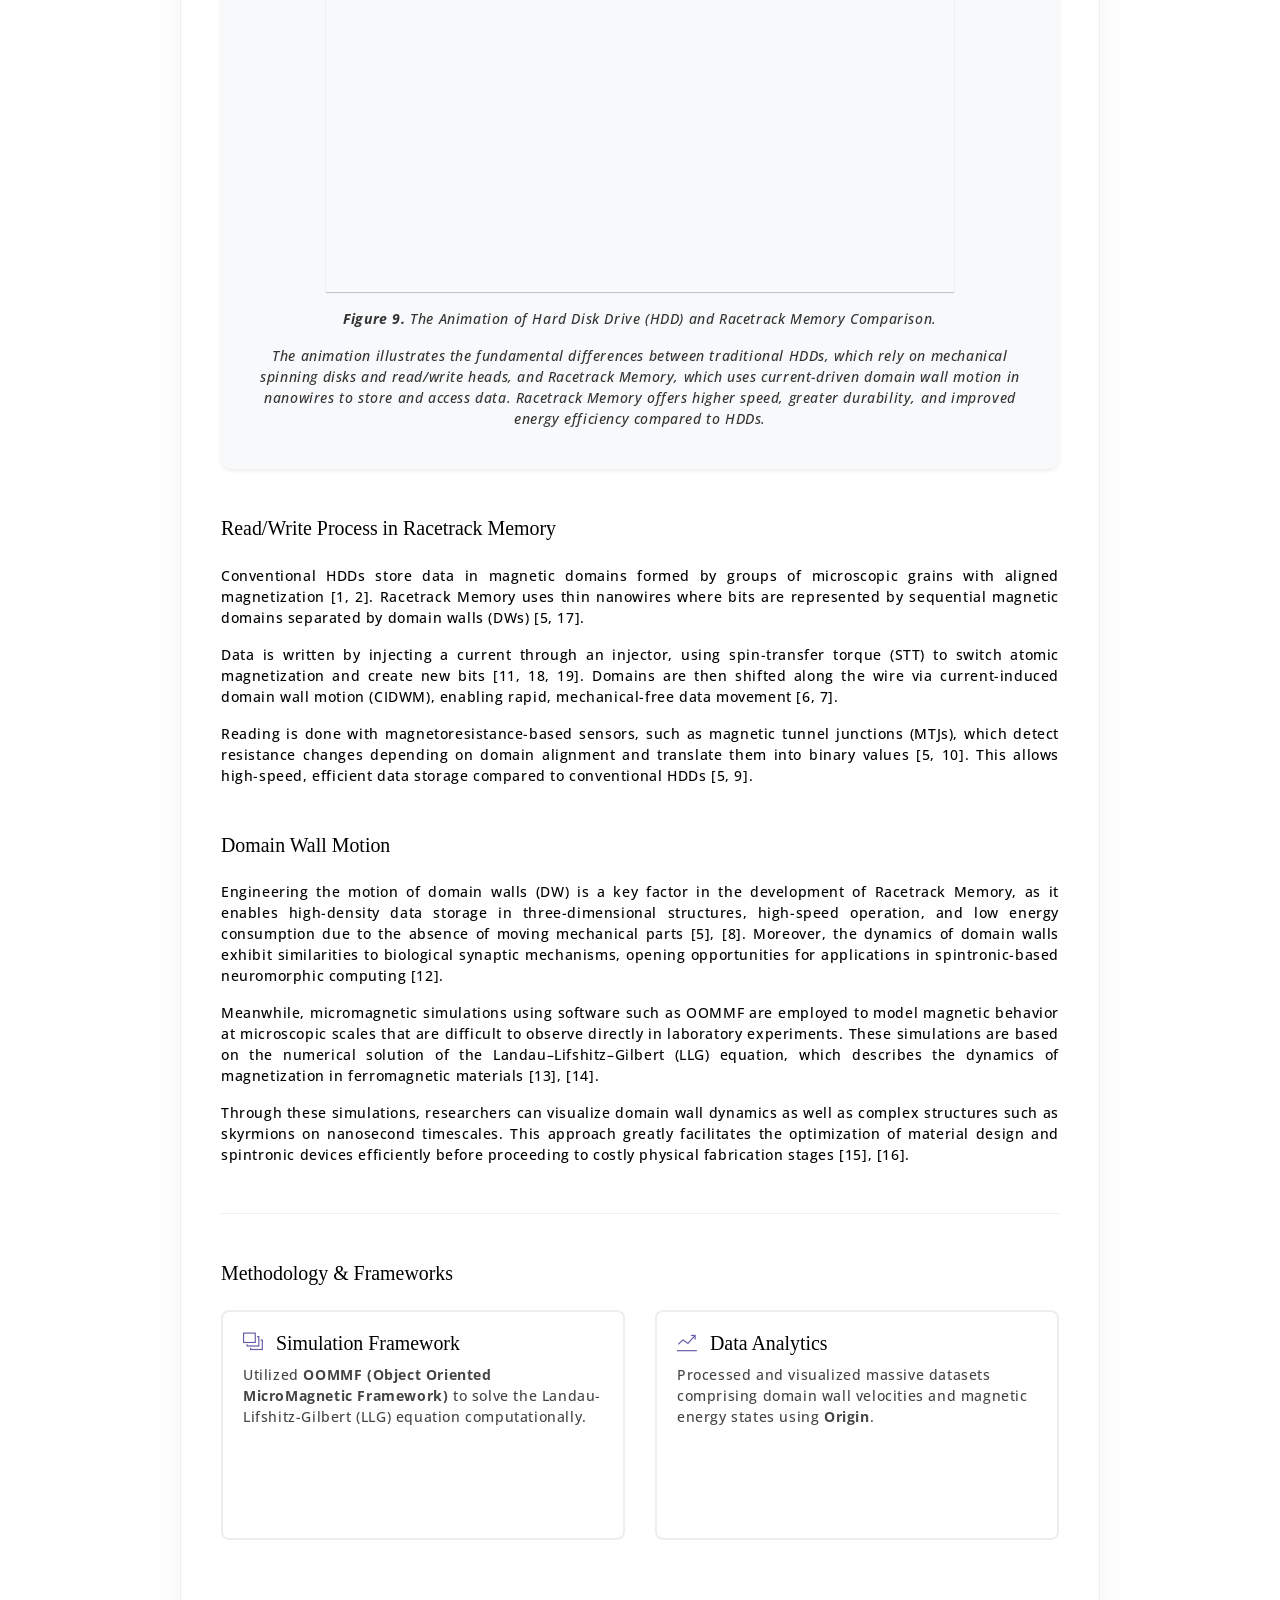
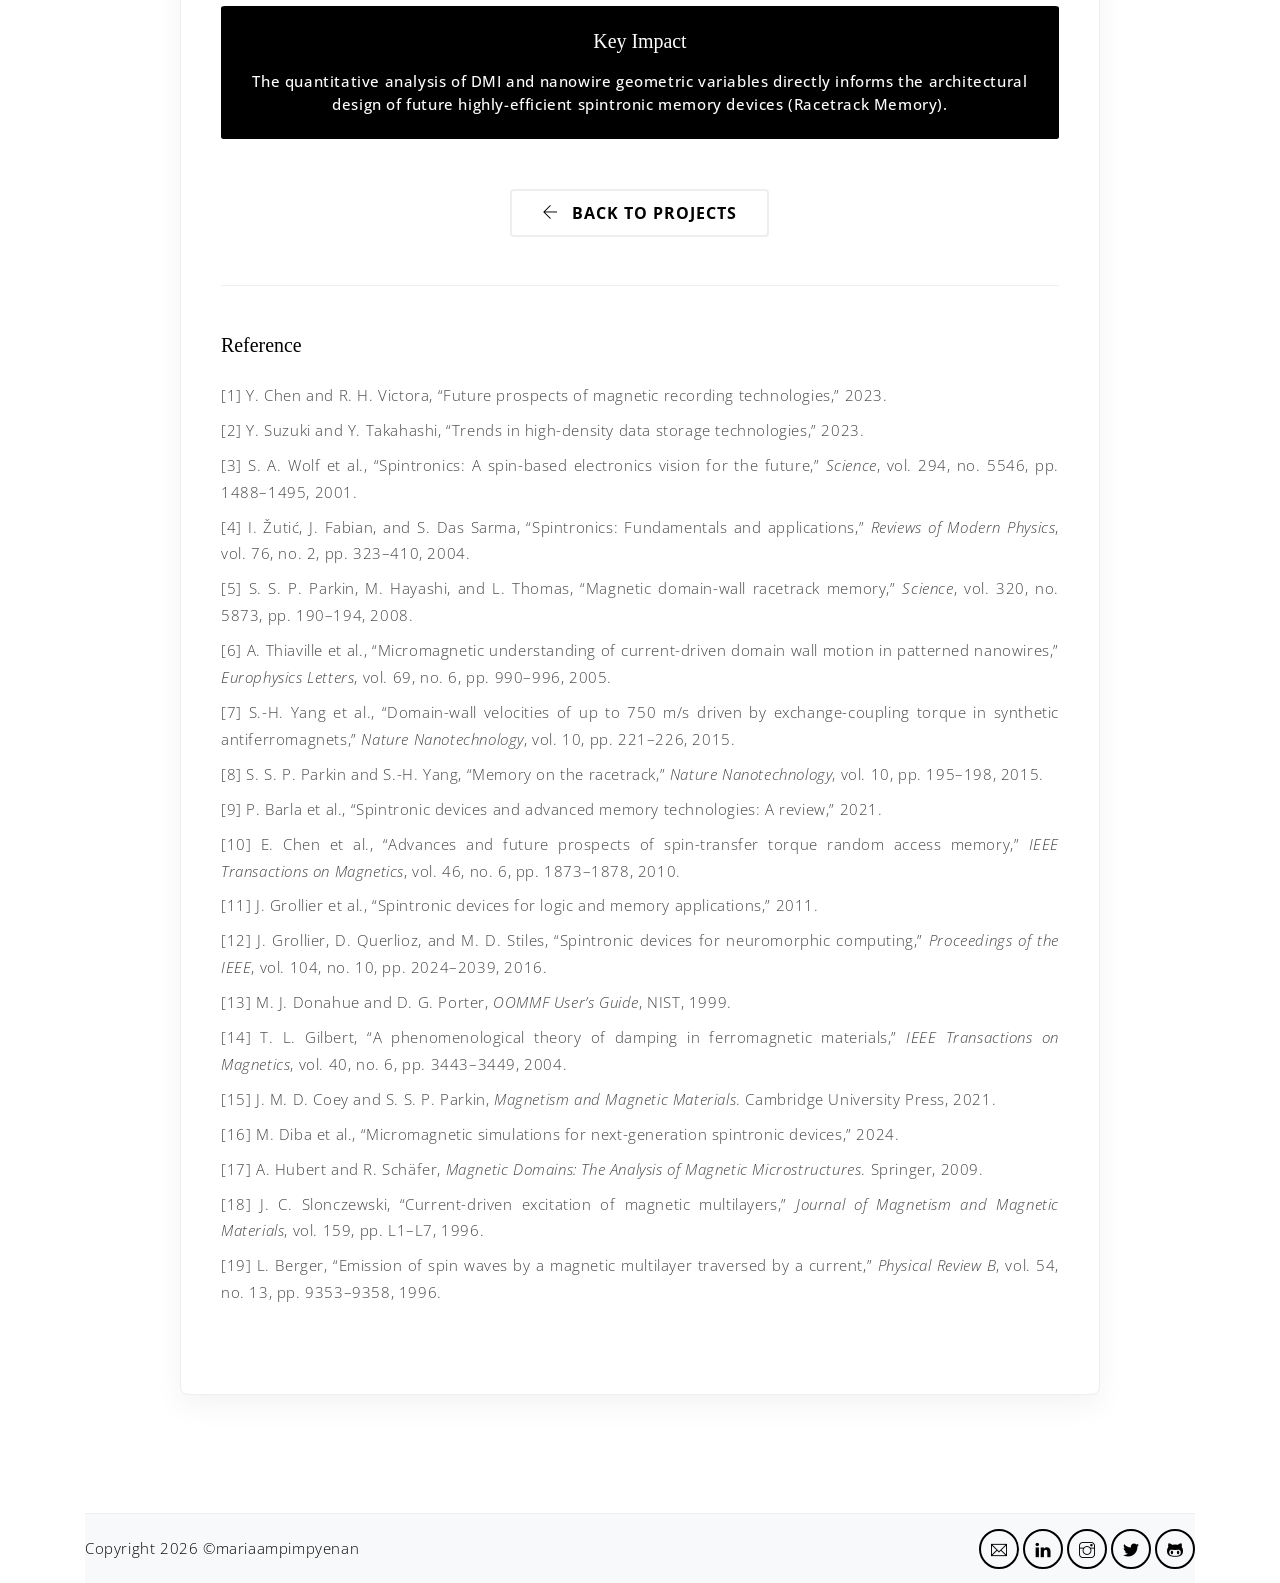
==== commit 77a26c83: "Update project.html" ====
--- a/project.html
+++ b/project.html
@@ -162,7 +162,7 @@
         <div class="schematic-card p-4 border-0 shadow-sm">
             <img src="assets/imgs/geometry.jpg" class="img-fluid rounded" alt="Circuit Schematic ESP32 Gas Detector">
             <p class="mt-3 schematic-caption">
-                Figure 1. Schematic of the Co₄₀Fe₄₀B₂₀ nanowire geometry used in the micromagnetic simulations.
+                <strong>Figure 1.</strong> Schematic of the Co₄₀Fe₄₀B₂₀ nanowire geometry used in the micromagnetic simulations.
             </p>
         </div>
     </div>
@@ -193,7 +193,7 @@
         <div class="schematic-card p-4 border-0 shadow-sm">
             <img src="assets/imgs/simulation-ex.png" class="img-fluid rounded" alt="Circuit Schematic ESP32 Gas Detector">
             <p class="mt-3 schematic-caption">
-                Figure 2. Simulation Execution Example.
+                <strong>Figure 2.</strong> Simulation Execution Example.
             </p>
         </div>
     </div>
@@ -220,7 +220,7 @@
         <div class="schematic-card p-4 border-0 shadow-sm">
             <img src="assets/imgs/raw-data notepad.png" class="img-fluid rounded" alt="Circuit Schematic ESP32 Gas Detector">
             <p class="mt-3 schematic-caption">
-                Figure 3. Raw OOMMF output files displayed using Notepad++ (<code>.omf</code>).
+                <strong>Figure 3.</strong> Raw OOMMF output files displayed using Notepad++ (<code>.omf</code>).
             </p>
         </div>
     </div>
@@ -231,7 +231,7 @@
         <div class="schematic-card p-4 border-0 shadow-sm">
             <img src="assets/imgs/raw-data.png" class="img-fluid rounded" alt="Circuit Schematic ESP32 Gas Detector">
             <p class="mt-3 schematic-caption">
-                Figure 4. Raw OOMMF output files displayed using OriginPro (<code>.odt</code>).
+                <strong>Figure 4.</strong> Raw OOMMF output files displayed using OriginPro (<code>.odt</code>).
             </p>
         </div>
     </div>
@@ -261,7 +261,7 @@
         <div class="schematic-card p-4 border-0 shadow-sm">
             <img src="assets/imgs/position.PNG" class="img-fluid rounded" alt="Circuit Schematic ESP32 Gas Detector">
             <p class="mt-3 schematic-caption">
-                Figure 5. Domain wall position comparison under current injection for different nanowire geometries.
+                <strong>Figure 5.</strong> Domain wall position comparison under current injection for different nanowire geometries.
             </p>
 
              <p class="mt-3 schematic-caption">
@@ -286,7 +286,7 @@
         <div class="schematic-card p-4 border-0 shadow-sm">
             <img src="assets/imgs/velocity.PNG" class="img-fluid rounded" alt="Circuit Schematic ESP32 Gas Detector">
             <p class="mt-3 schematic-caption">
-                Figure 6. Domain wall velocity comparison under current injection for different nanowire geometries</p>
+                <strong>Figure 6.</strong> Domain wall velocity comparison under current injection for different nanowire geometries</p>
             <p class="mt-3 schematic-caption">
             Panels (a–b) compare DW velocities for
             thicknesses T = 1 nm and 2 nm. Panels (c–e) show DW velocity for nanowire widths
@@ -302,7 +302,7 @@
         <div class="schematic-card p-4 border-0 shadow-sm">
             <img src="assets/imgs/energy-graph.jpg" class="img-fluid rounded" alt="Circuit Schematic ESP32 Gas Detector">
             <p class="mt-3 schematic-caption">
-                Figure 7. Energy Evolution Graphs Showing Exchange, Anisotropy, Demagnetization, DMI, and Total Energy During Current-Induced Domain Wall Motion with D=0 mJ/m<sup>2</sup> (T=1 nm & W=50 nm).
+                <strong>Figure 7.</strong> Energy Evolution Graphs Showing Exchange, Anisotropy, Demagnetization, DMI, and Total Energy During Current-Induced Domain Wall Motion with D=0 mJ/m<sup>2</sup> (T=1 nm & W=50 nm).
             </p>
         </div>
     </div>
@@ -320,10 +320,9 @@
         <div class="schematic-card p-4 border-0 shadow-sm">
             <img src="assets/imgs/DW-move.gif" class="img-fluid rounded" alt="Circuit Schematic ESP32 Gas Detector">
             <p class="mt-3 schematic-caption">
-                <strong>Figure 8.</strong> Magnetization process during the ground-state simulation of a nanowire
+                <strong>Figure 8.</strong> The Animation of Magnetization process during the ground-state simulation of a nanowire
     with D = 0.6 mJ/m<sup>2</sup>. The magnetization configuration is obtained from micromagnetic
     simulation output and visualized using <strong>ImageJ</strong>.
-</figcaption>
             </p>
         </div>
     </div>
@@ -344,13 +343,24 @@
                         <p class="my-font2">Current data storage technologies primarily rely on electrical charge, such as in silicon-based transistors. However, this approach faces fundamental limitations in terms of miniaturization, heat dissipation, and power efficiency as device dimensions approach the nanoscale. Spintronics provides an alternative paradigm by exploiting the electron’s spin degree of freedom instead of charge, enabling faster switching, lower energy consumption, and improved non-volatility [3], [4].</p>
                         <p class="my-font2">Racetrack Memory is an emerging spintronic storage technology in which digital information is represented by magnetic domains separated by domain walls that move along nanoscopic tracks [5]. A single racetrack can store multiple bits of data, enabling very high storage density. Domain walls are shifted using nanosecond-scale current pulses through mechanisms such as spin-transfer torque (STT) or spin–orbit torque (SOT), allowing high-speed data manipulation [6], [7]. In advanced systems such as synthetic antiferromagnetic racetracks, domain wall velocities can reach the order of ~1 km/s, demonstrating the potential for ultra-fast data transfer. Furthermore, optimized racetrack configurations have the potential to achieve sub-nanosecond operation speeds, making them denser and more efficient than conventional SRAM while maintaining non-volatility [8], [9].</p>
                         <p class="my-font2">Micromagnetic simulations play a crucial role in the development of racetrack memory, as they enable researchers to model and analyze domain wall dynamics without the need for costly physical prototypes. These simulations are typically based on the Landau–Lifshitz–Gilbert (LLG) equation, which describes the time evolution of magnetization under various physical interactions [13], [14]. Through simulation, researchers can optimize material properties, improve energy efficiency, enhance device durability, and refine writing and reading mechanisms. This approach significantly accelerates the development of racetrack memory as a faster, more efficient, and longer-lasting alternative to conventional storage technologies such as HDDs and SSDs [15], [16].</p>
+                        <div class="schematic-card p-4 border-0 shadow-sm">
+                    
+                        <div class="col-12 text-center">
                         <div class="row justify-content-center">
-    <div class="col-lg-10 col-md-11"> <div class="embed-responsive embed-responsive-16by9 shadow">
+                        <div class="col-lg-10 col-md-11"> <div class="embed-responsive embed-responsive-16by9 shadow">
             <video class="embed-responsive-item" autoplay loop muted playsinline>
                 <source src="assets/video/Introduction1.mp4" type="video/mp4">
             </video>
         </div>
         </div>
+    </div>
+    <p class="mt-3 schematic-caption">
+                <strong>Figure 9.</strong> The Animation of Hard Disk Drive (HDD) and Racetrack Memory Comparison. </p>
+    <p class="mt-3 schematic-caption">
+                The animation illustrates the fundamental differences between traditional HDDs, which rely on mechanical spinning disks and read/write heads, and Racetrack Memory, which uses current-driven domain wall motion in nanowires to store and access data. Racetrack Memory offers higher speed, greater durability, and improved energy efficiency compared to HDDs.
+             </p>   
+    
+    </div>
     </div>
 </section>
                             
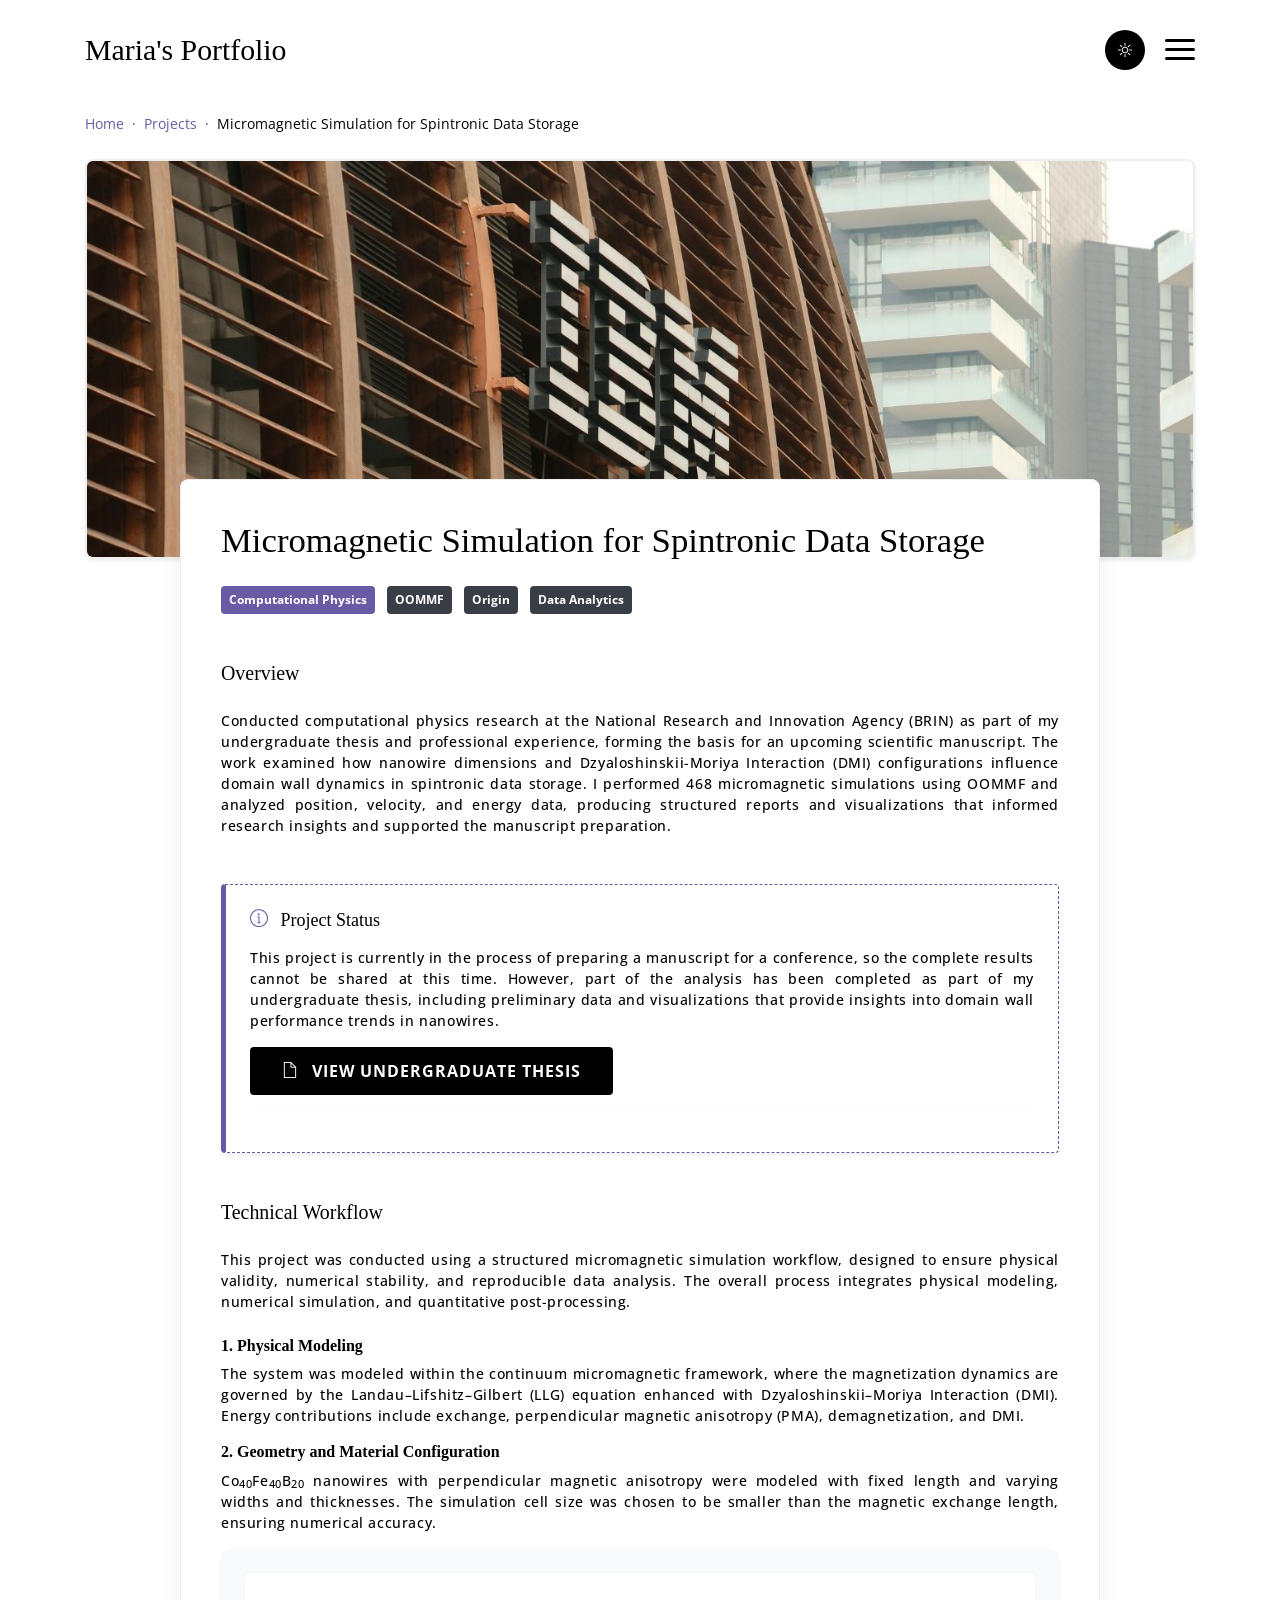
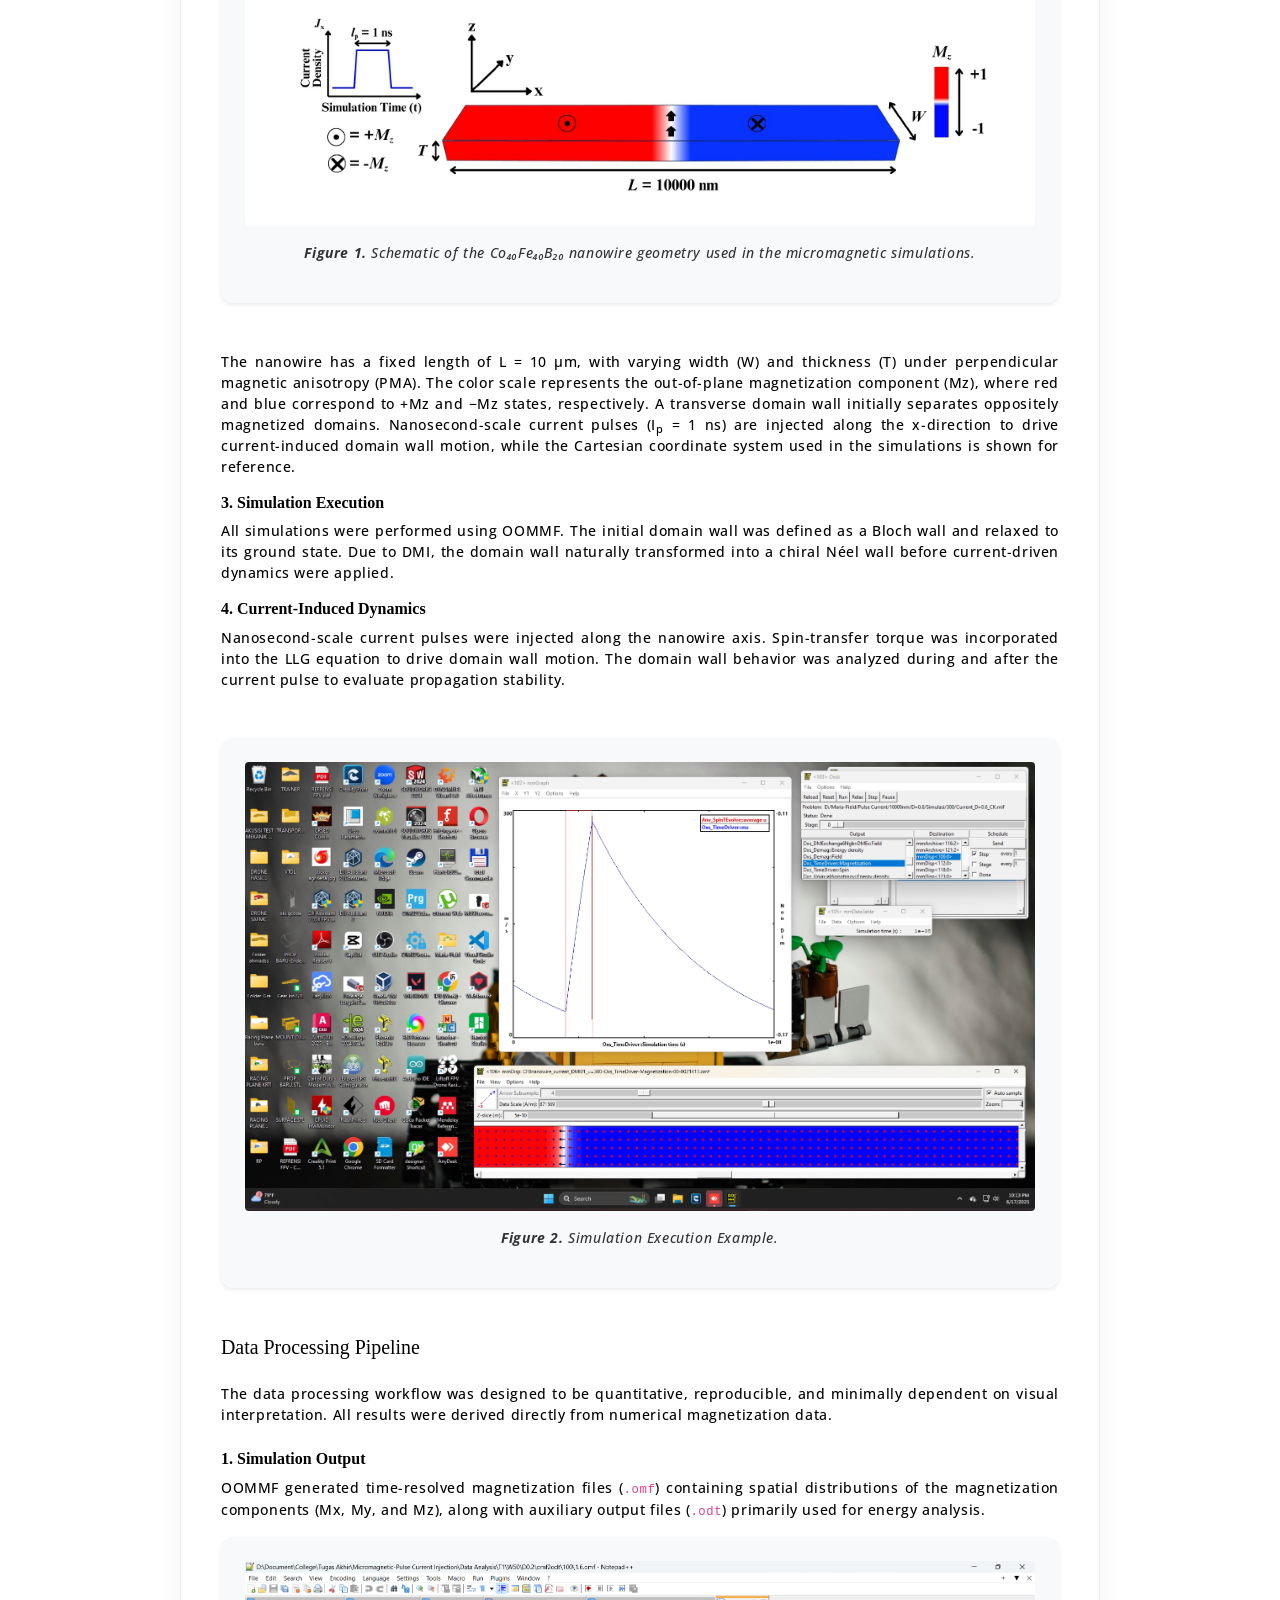
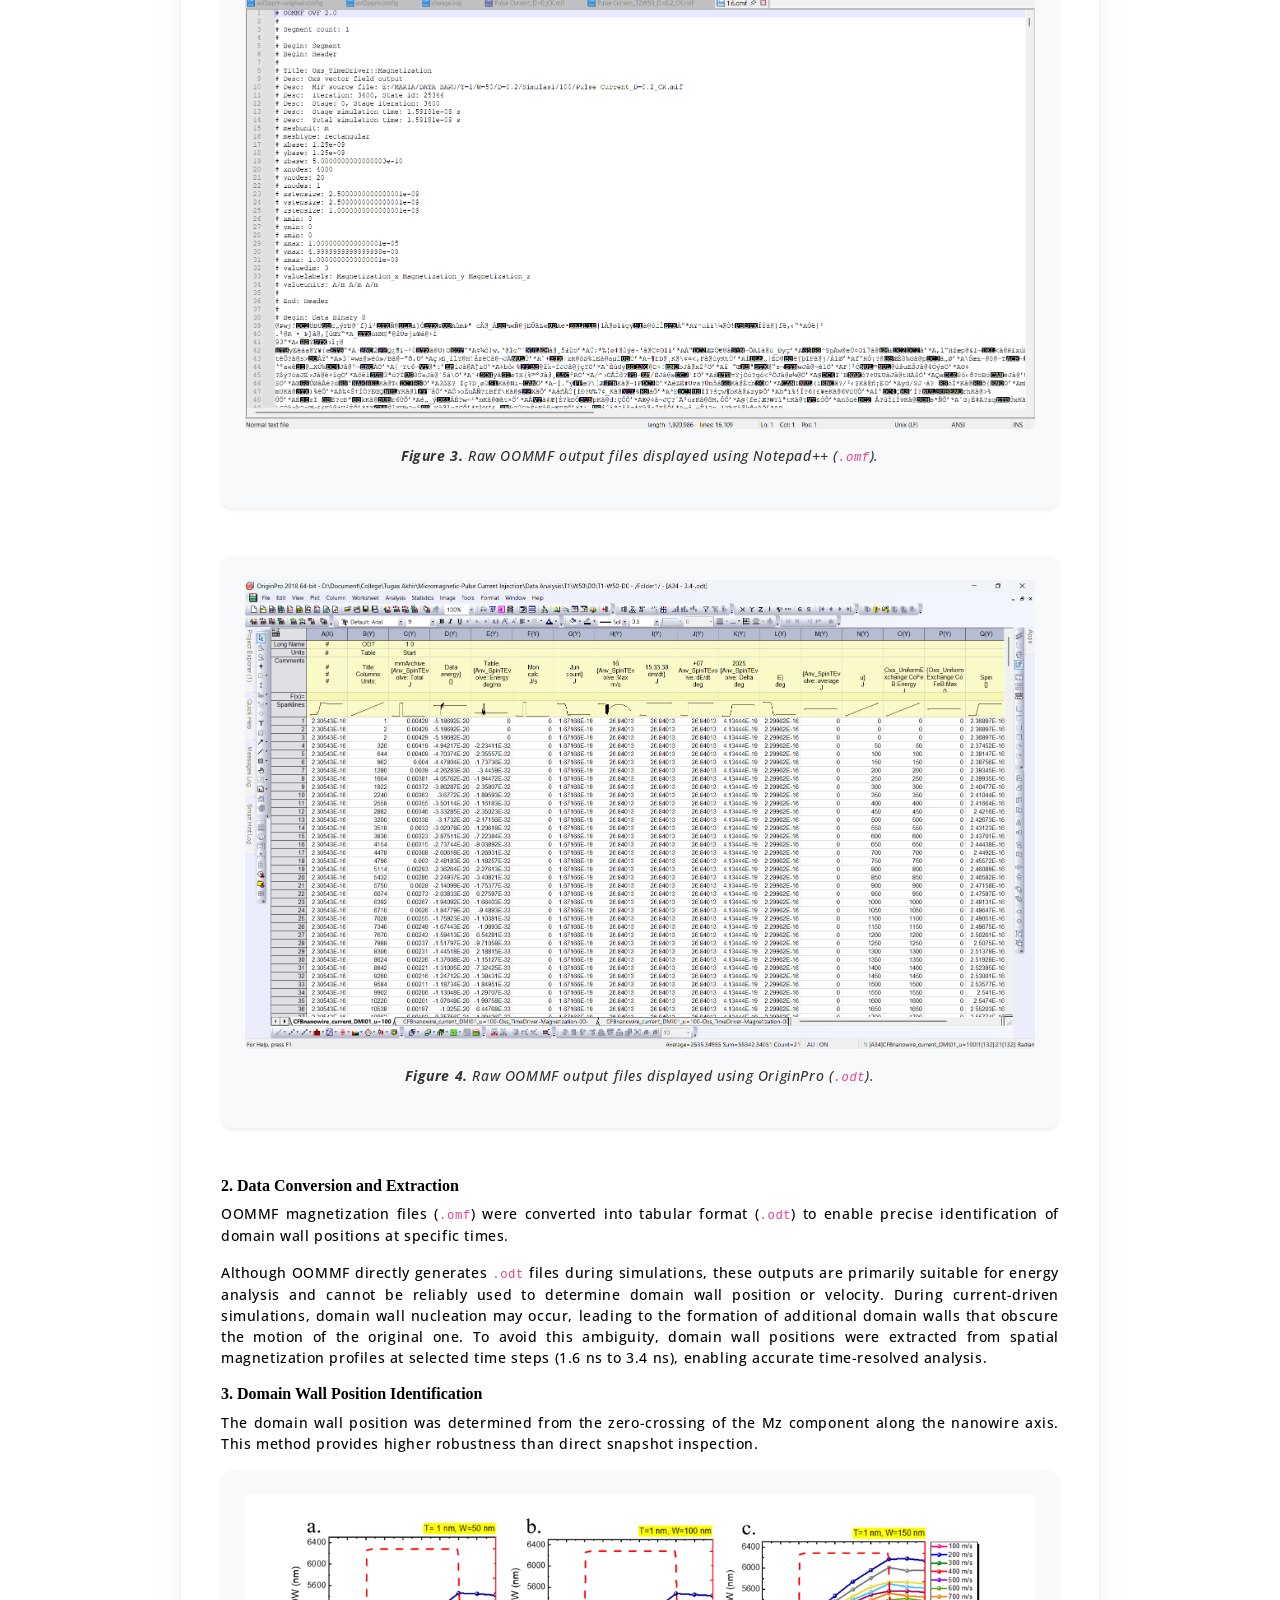
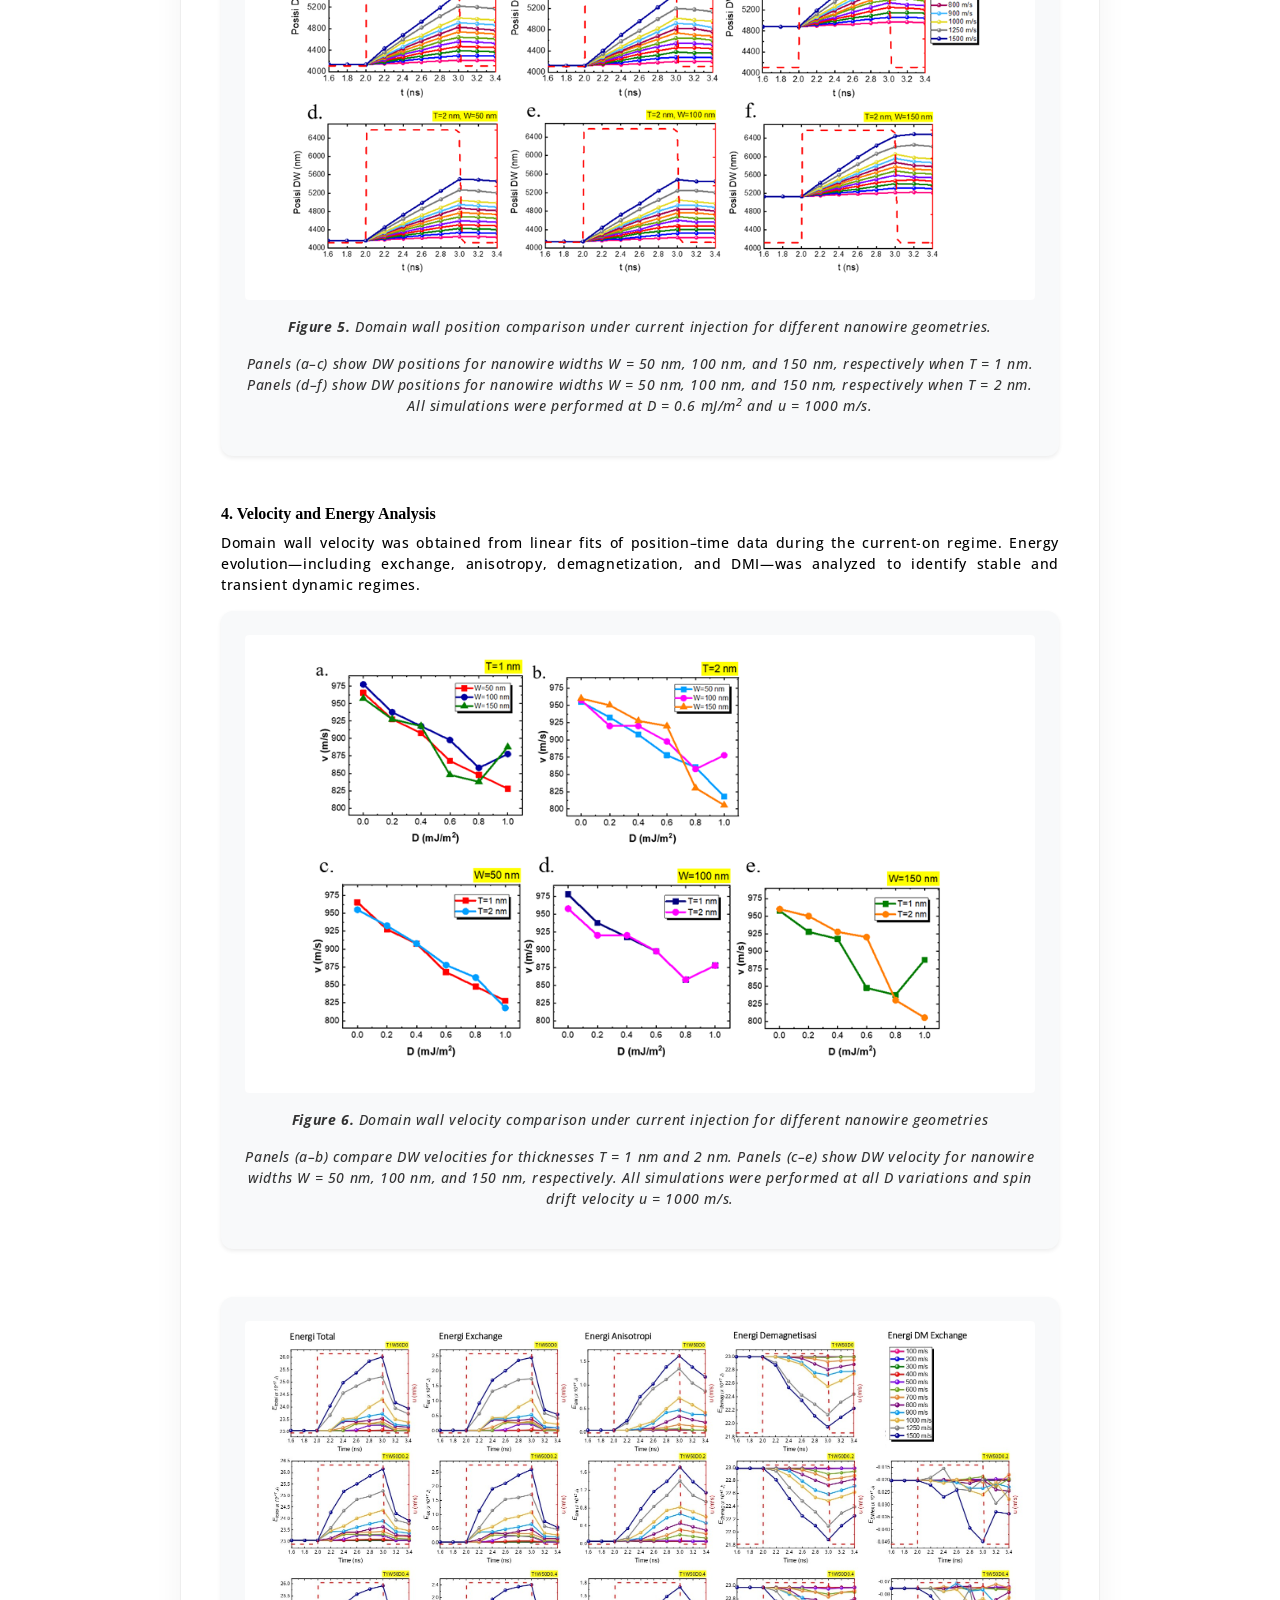
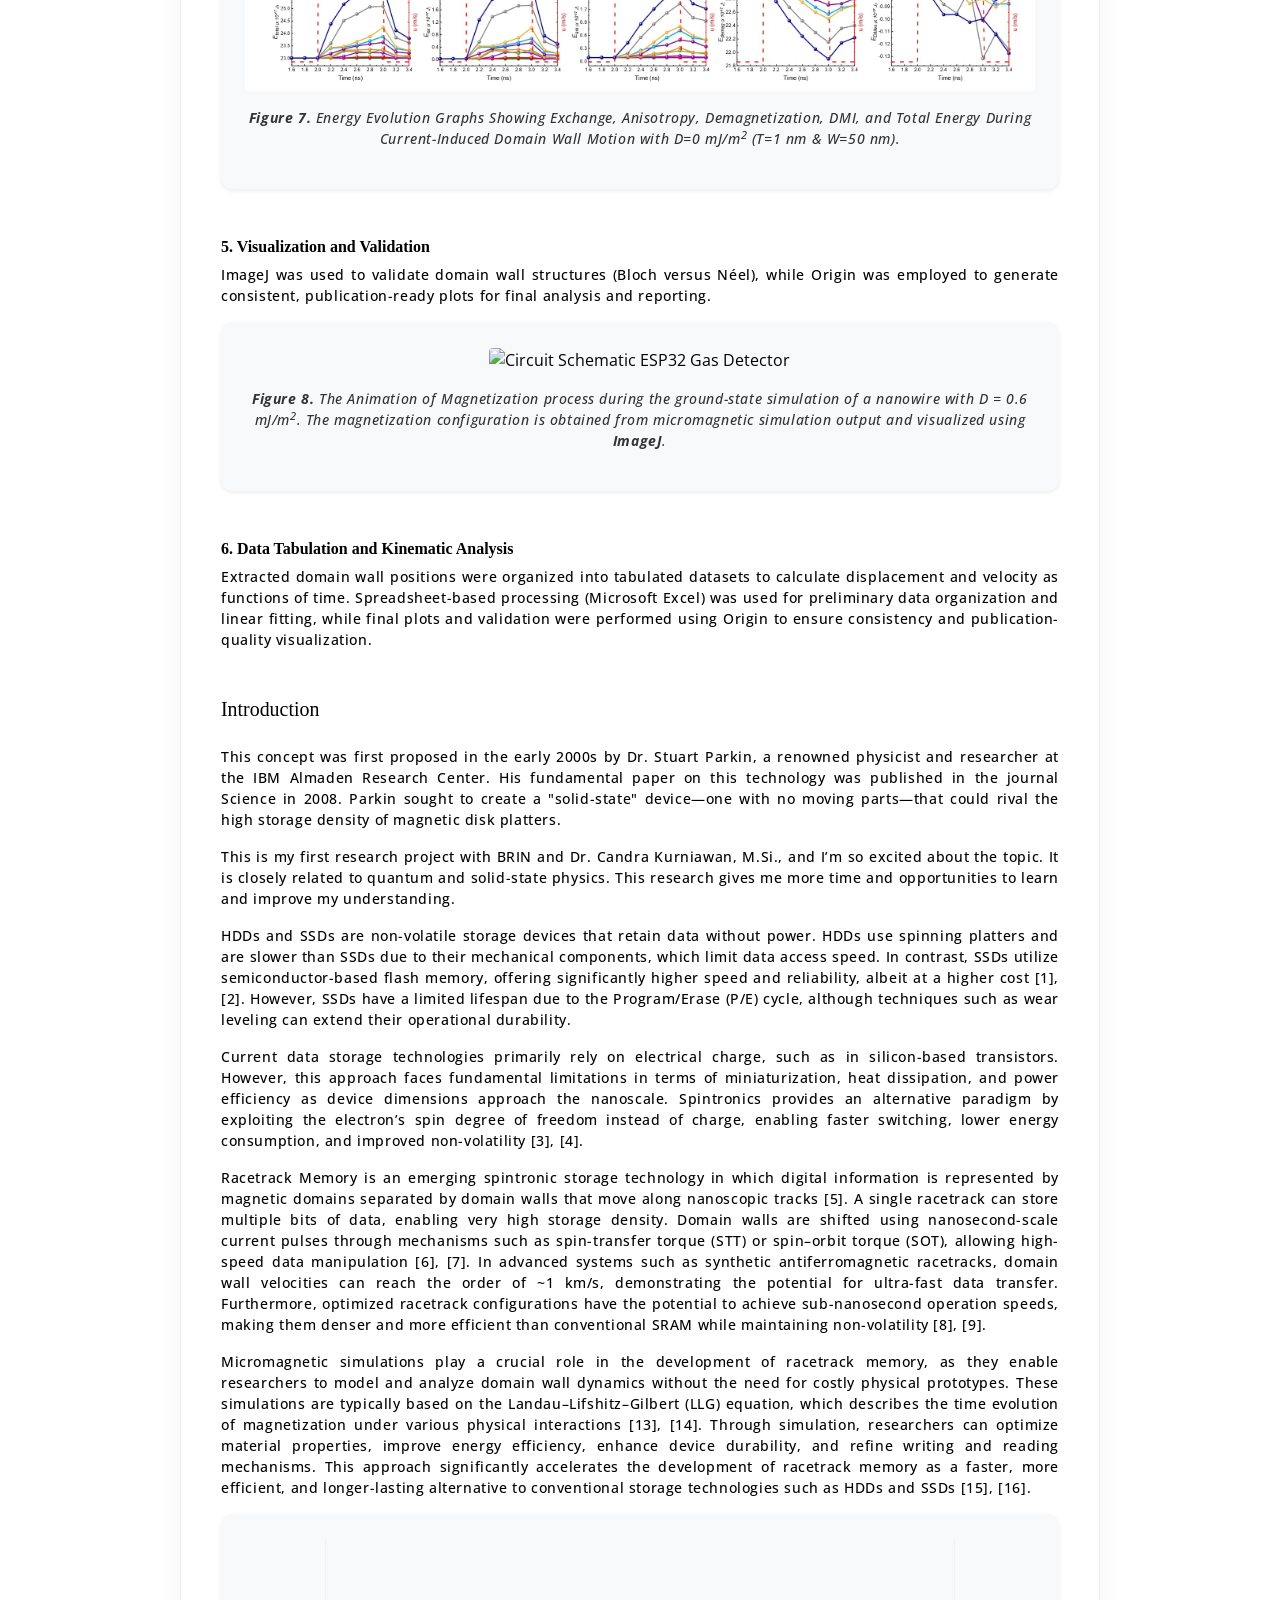
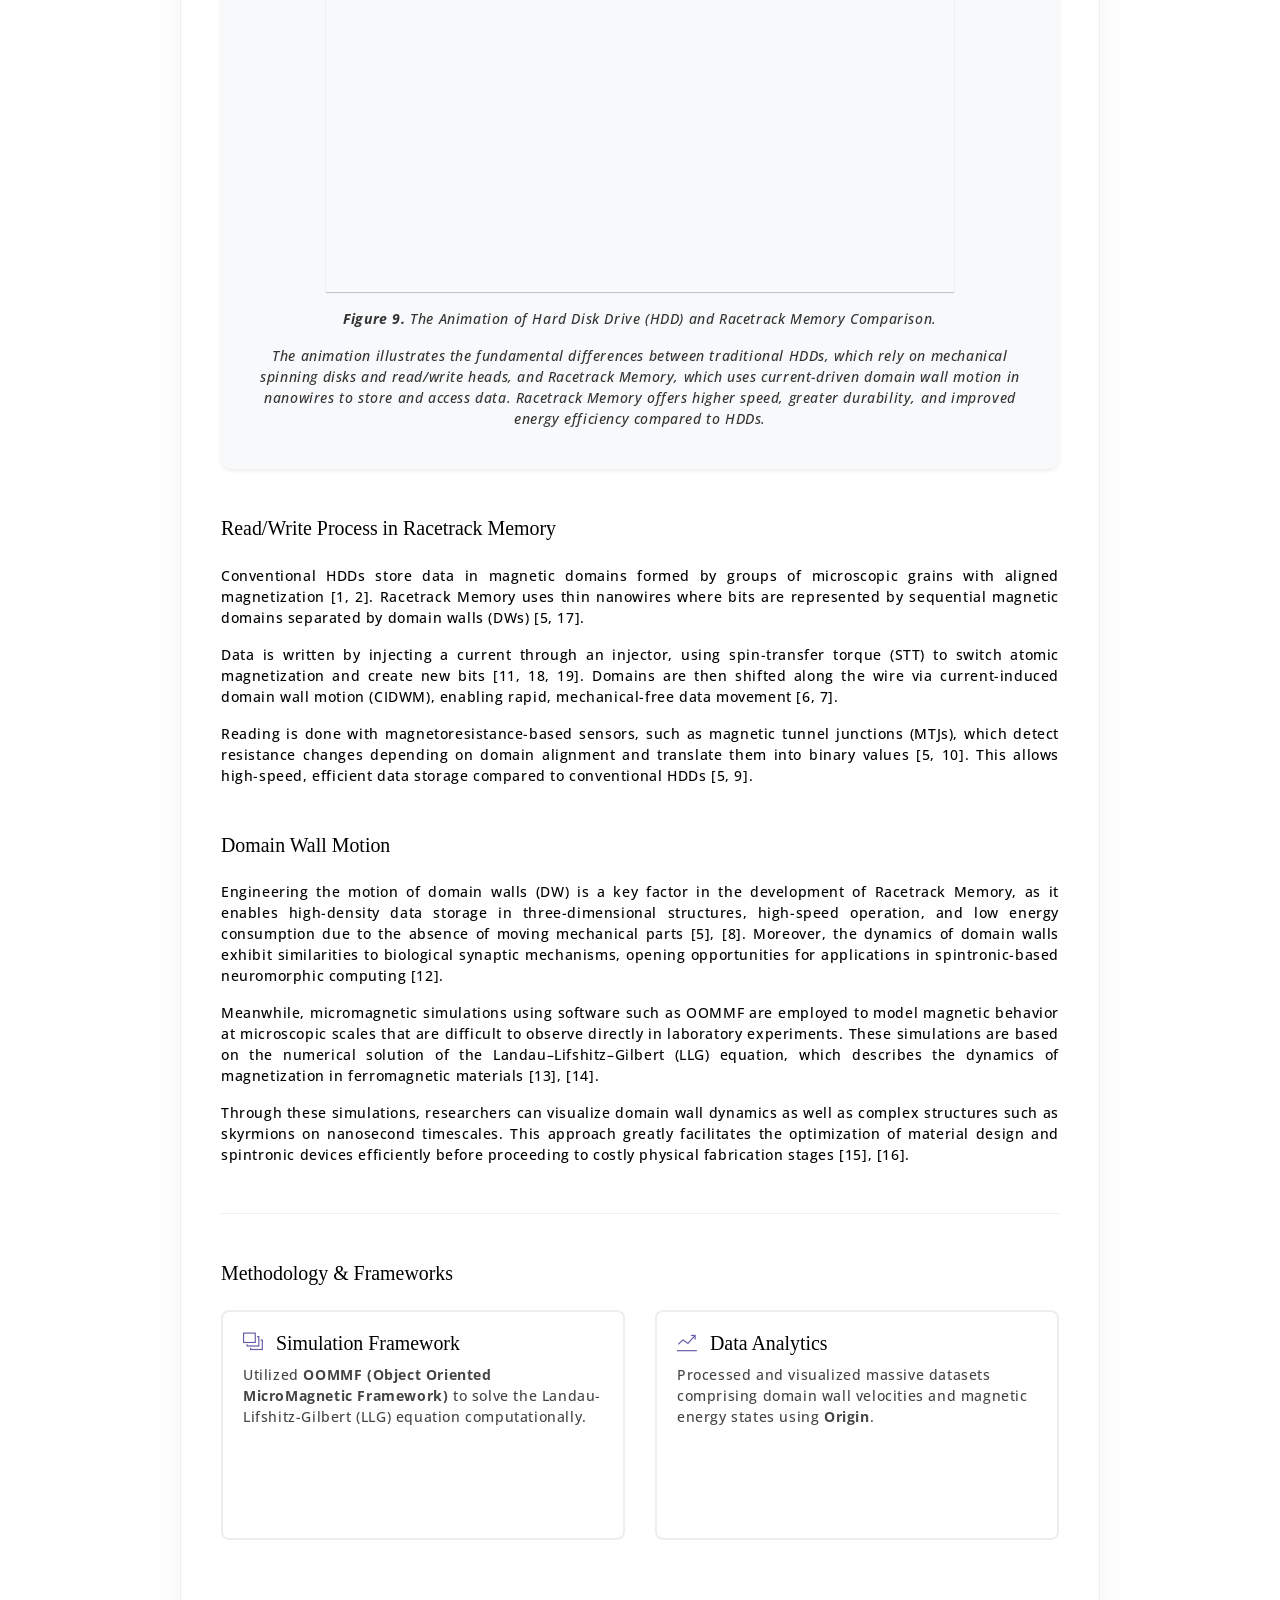
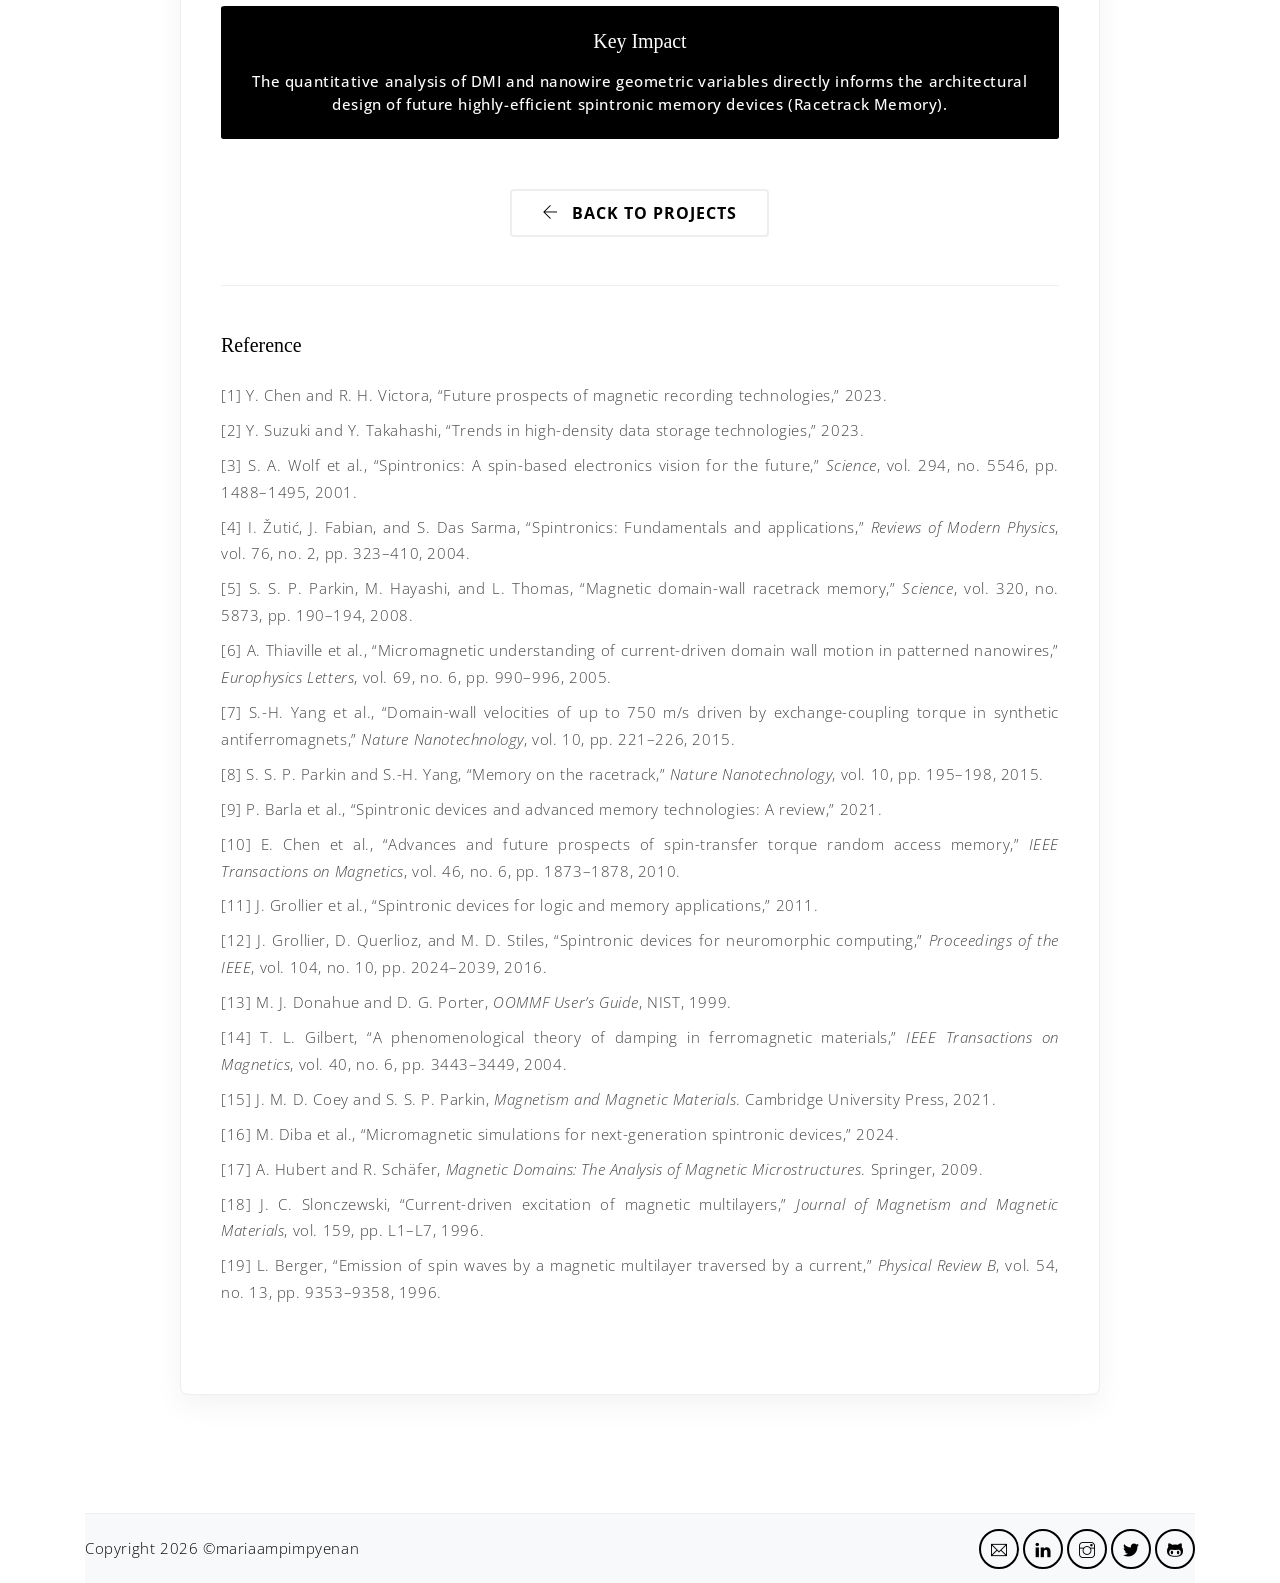
==== commit 72e2d450: "Update project.html" ====
--- a/project.html
+++ b/project.html
@@ -12,7 +12,7 @@
 </script>
     
     <meta charset="utf-8">
-    <meta name="viewport" content="width=device-width, initial-scale=1, shrink-to-fit=no">
+    <meta name="viewport" content="width=1200">
     <meta name="description" content="Project Details - Maria Metantomwate">
     <meta name="author" content="Maria Metantomwate">
     <title>Project Details | Maria's Portfolio</title>
@@ -59,6 +59,7 @@
     </style>
 </head>
 <body data-spy="scroll" data-target=".navbar" data-offset="40">
+    <body class="force-desktop">
 
     <nav class="custom-navbar affix" data-spy="affix" data-offset-top="20">
         <div class="container">
@@ -266,7 +267,7 @@
 
              <p class="mt-3 schematic-caption">
             Panels (a–c) show DW positions for nanowire widths
-            W = 50 nm, 100 nm, and 150 nm, respectively when T = 1 nm. Panels (c–e) show DW positions for nanowire widths
+            W = 50 nm, 100 nm, and 150 nm, respectively when T = 1 nm. Panels (d–f) show DW positions for nanowire widths
             W = 50 nm, 100 nm, and 150 nm, respectively when T = 2 nm. All simulations were performed at D = 0.6 mJ/m<sup>2</sup> and u = 1000 m/s.
             </p>
 
--- a/assets/css/meyawo.css
+++ b/assets/css/meyawo.css
@@ -13057,3 +13057,26 @@
   line-height: 1;
 }
 
+/* ==============================
+   FORCE DESKTOP VIEW ON MOBILE
+   only for non-index pages
+================================ */
+
+@media (max-width: 991.98px) {
+
+  body.force-desktop {
+    min-width: 1200px;
+    overflow-x: auto;
+  }
+
+  body.force-desktop .container,
+  body.force-desktop .container-fluid {
+    max-width: 1140px !important;
+    min-width: 1140px !important;
+  }
+
+  body.force-desktop .row {
+    flex-wrap: nowrap;
+  }
+
+}
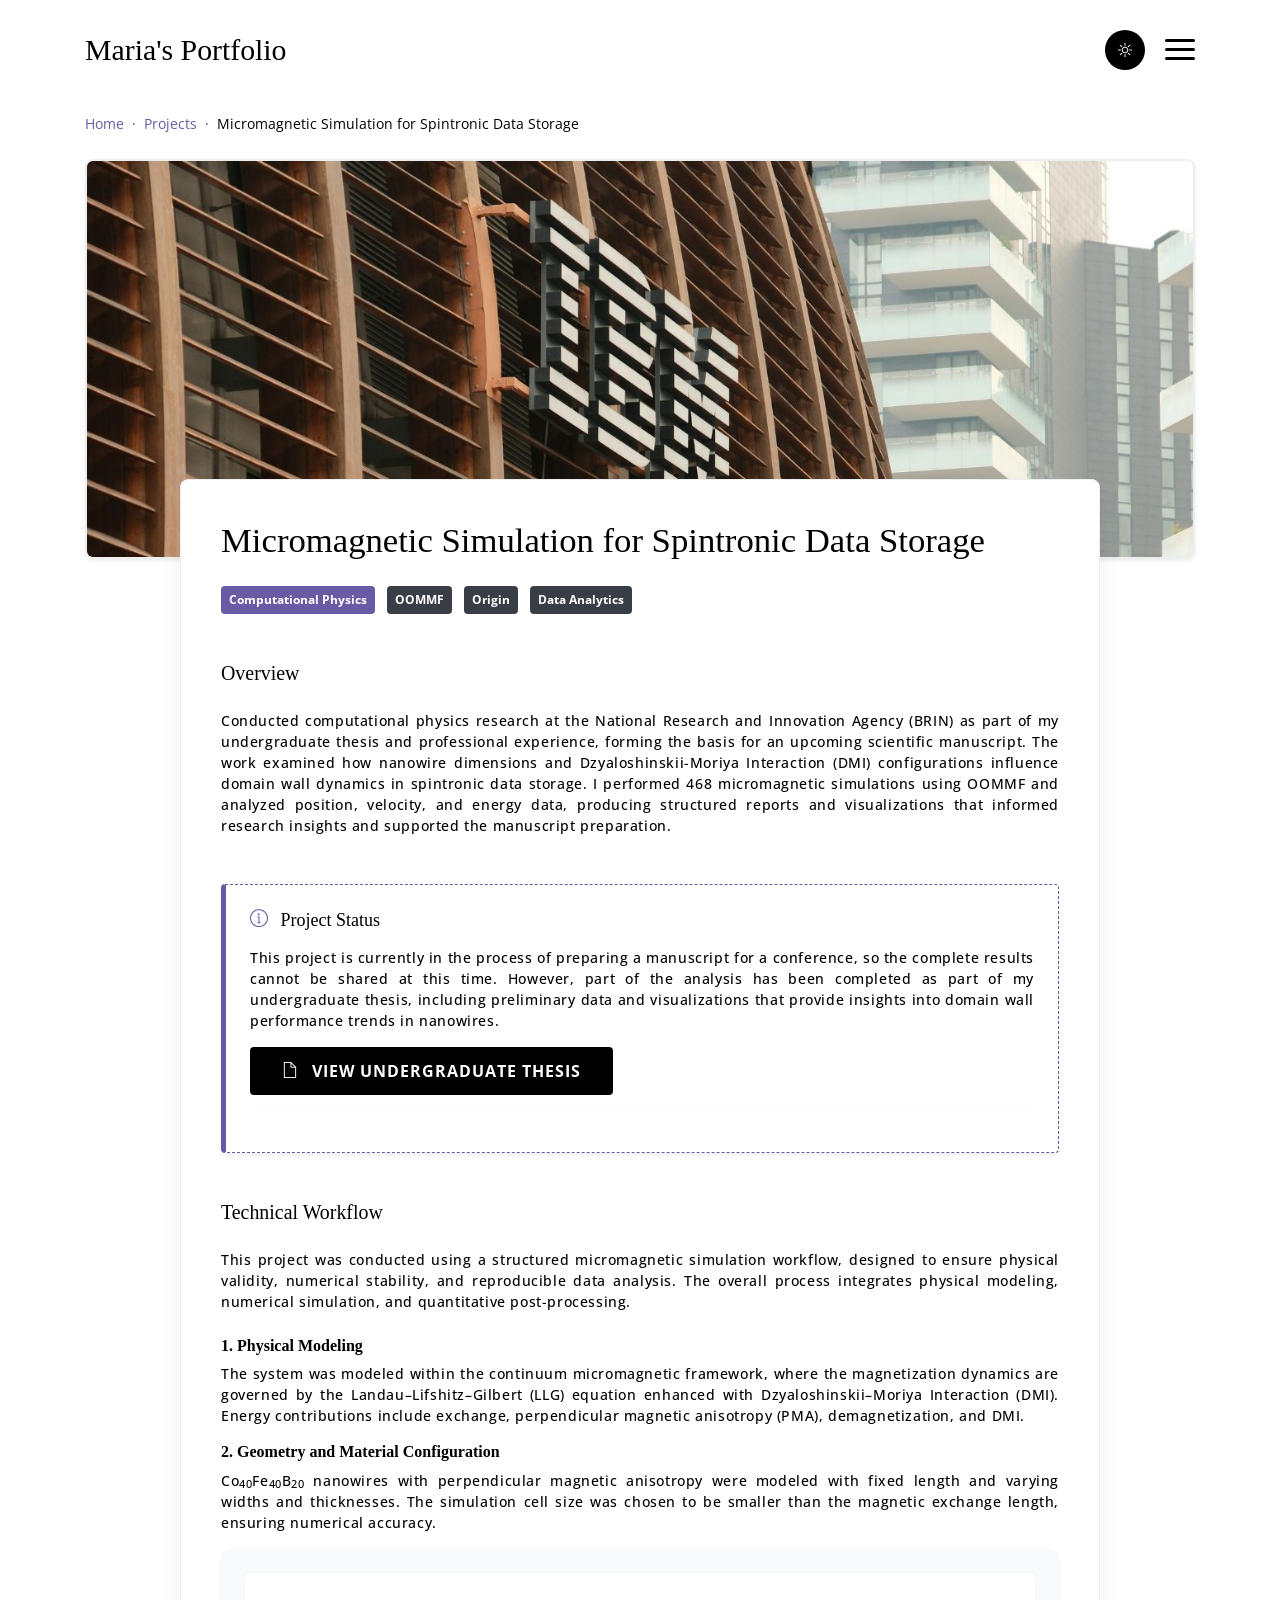
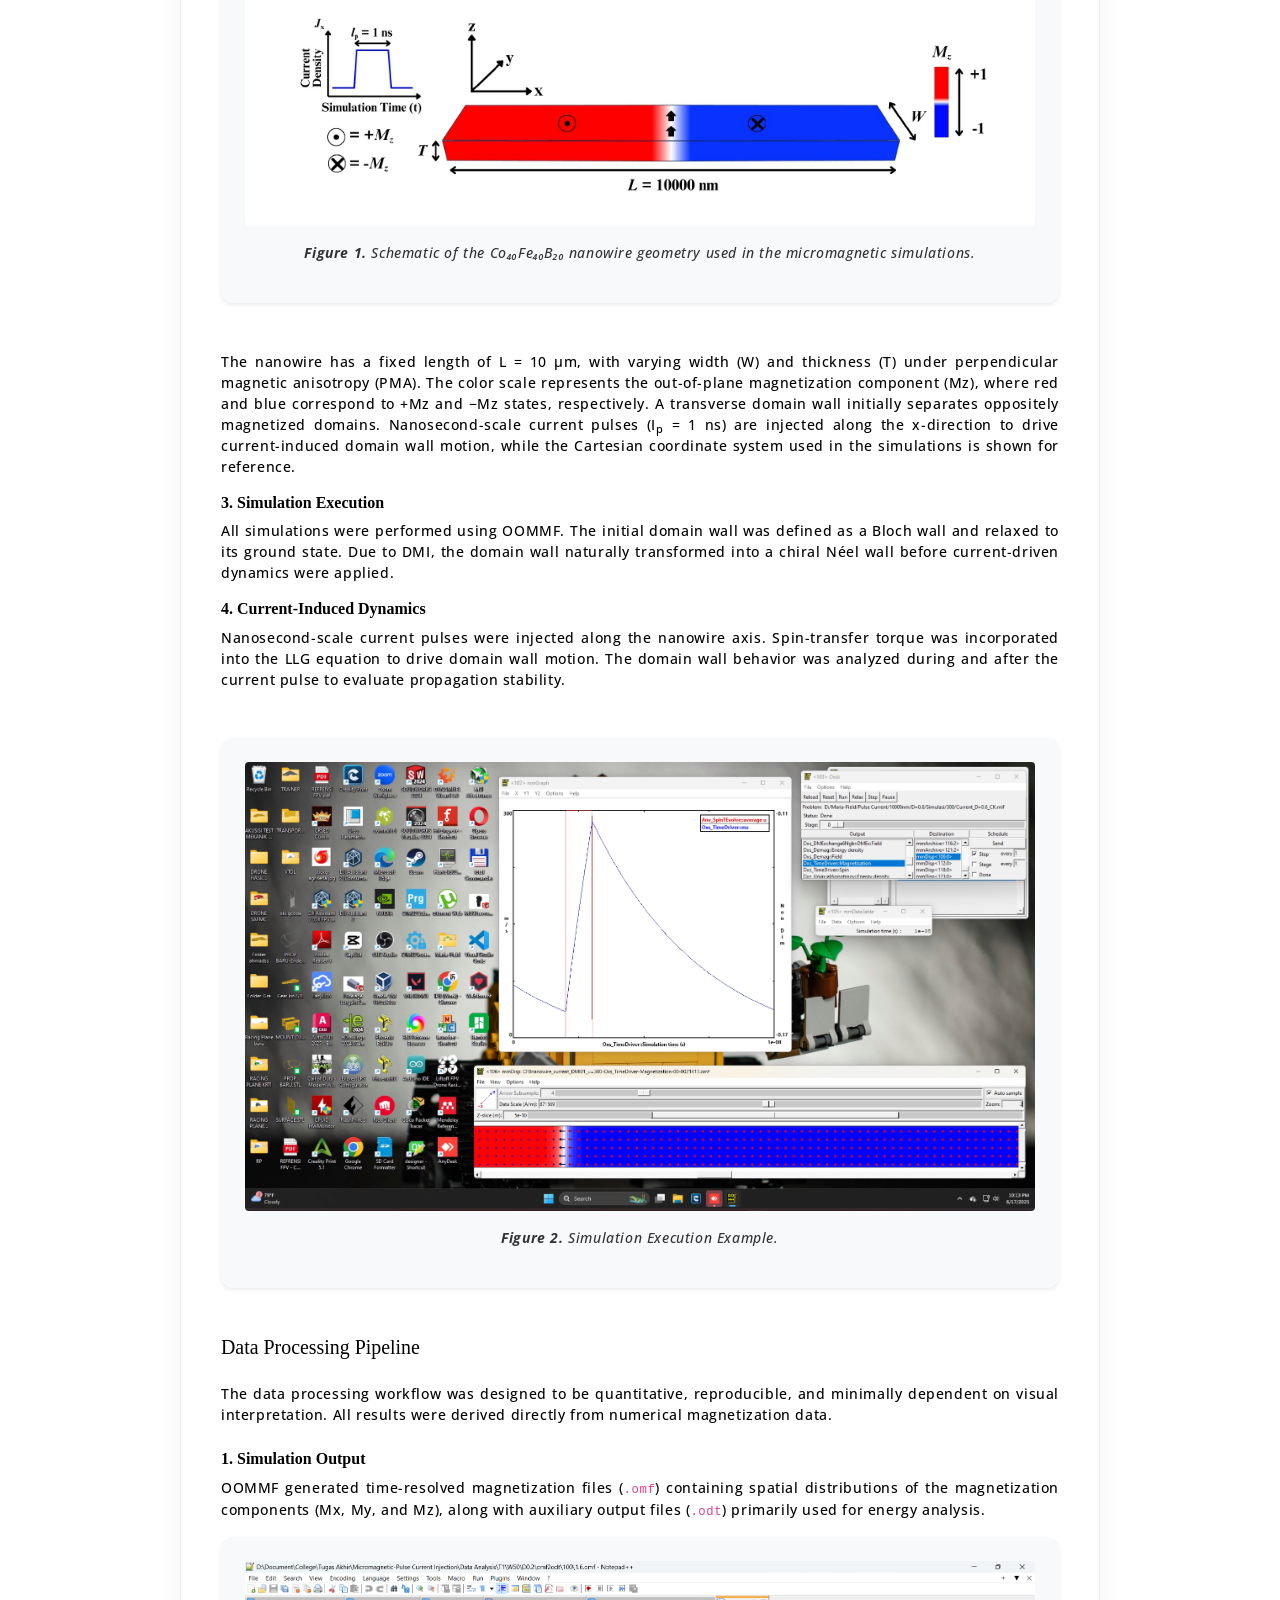
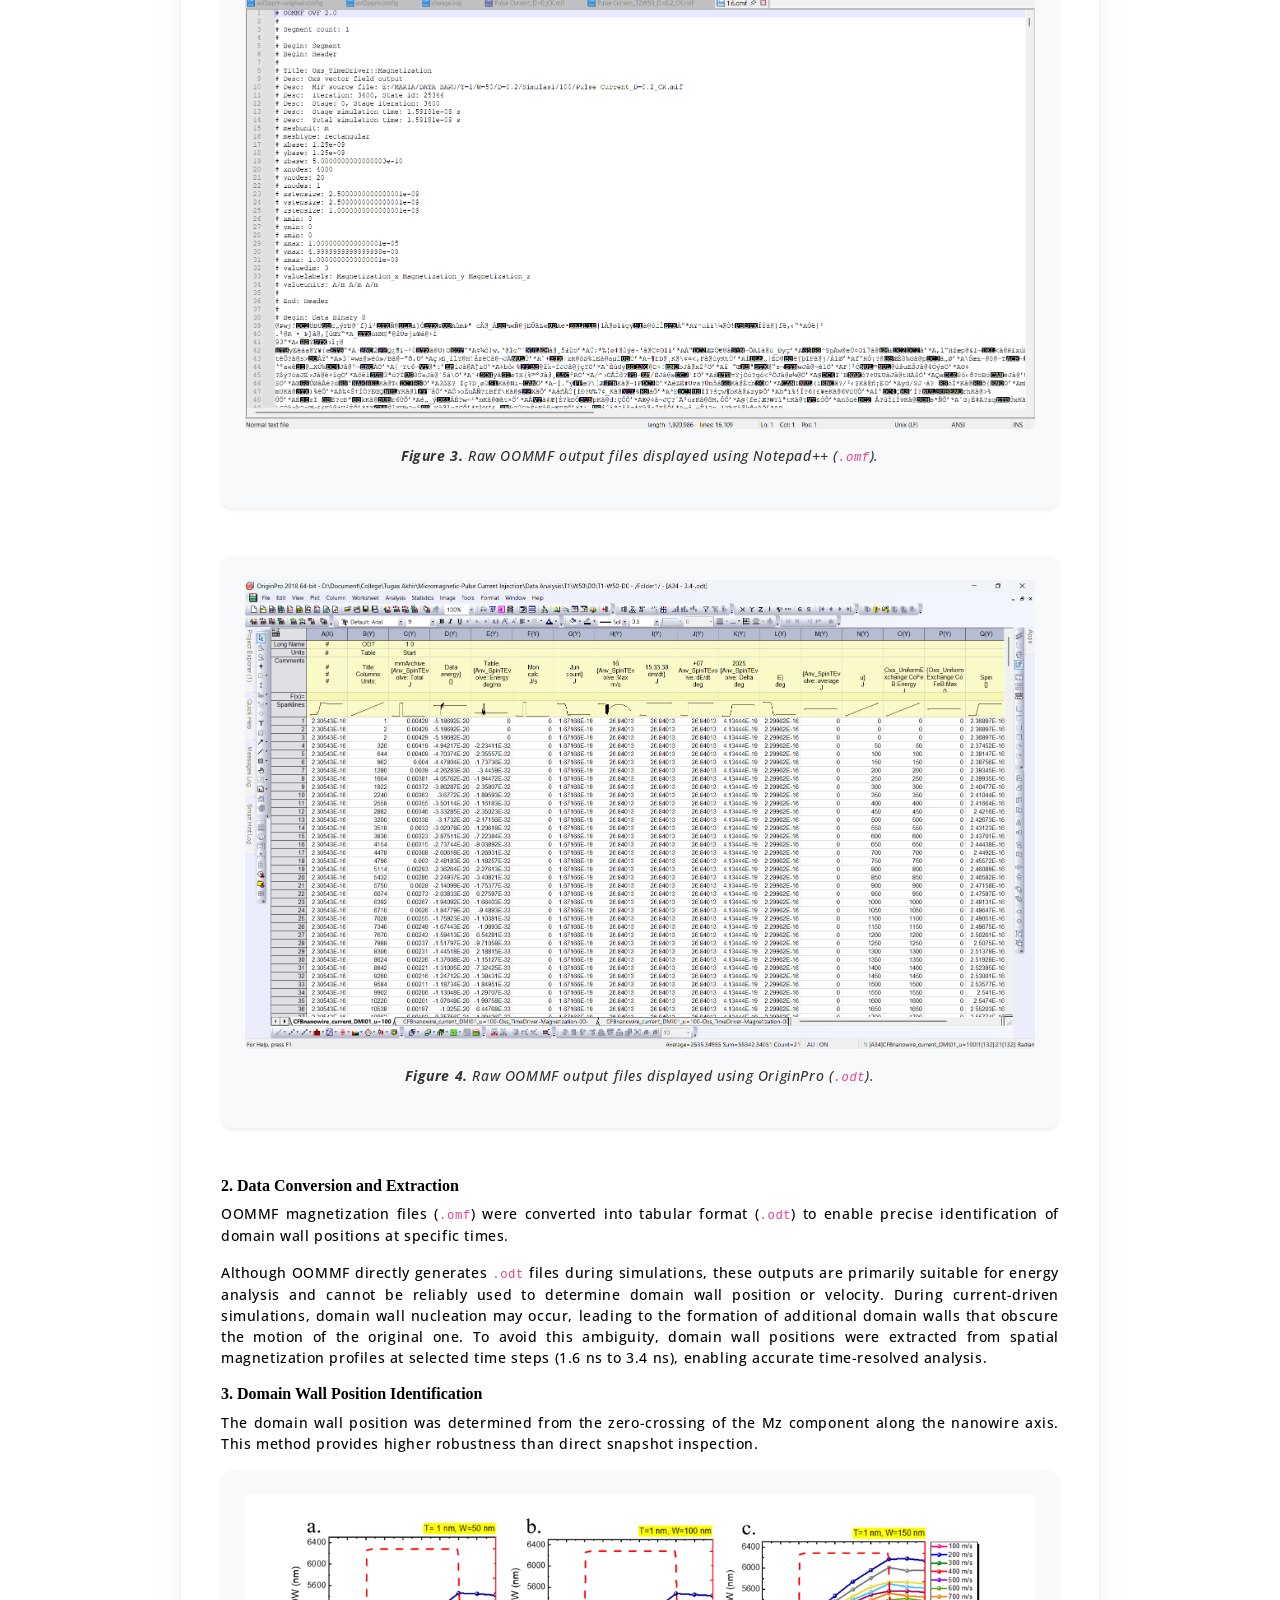
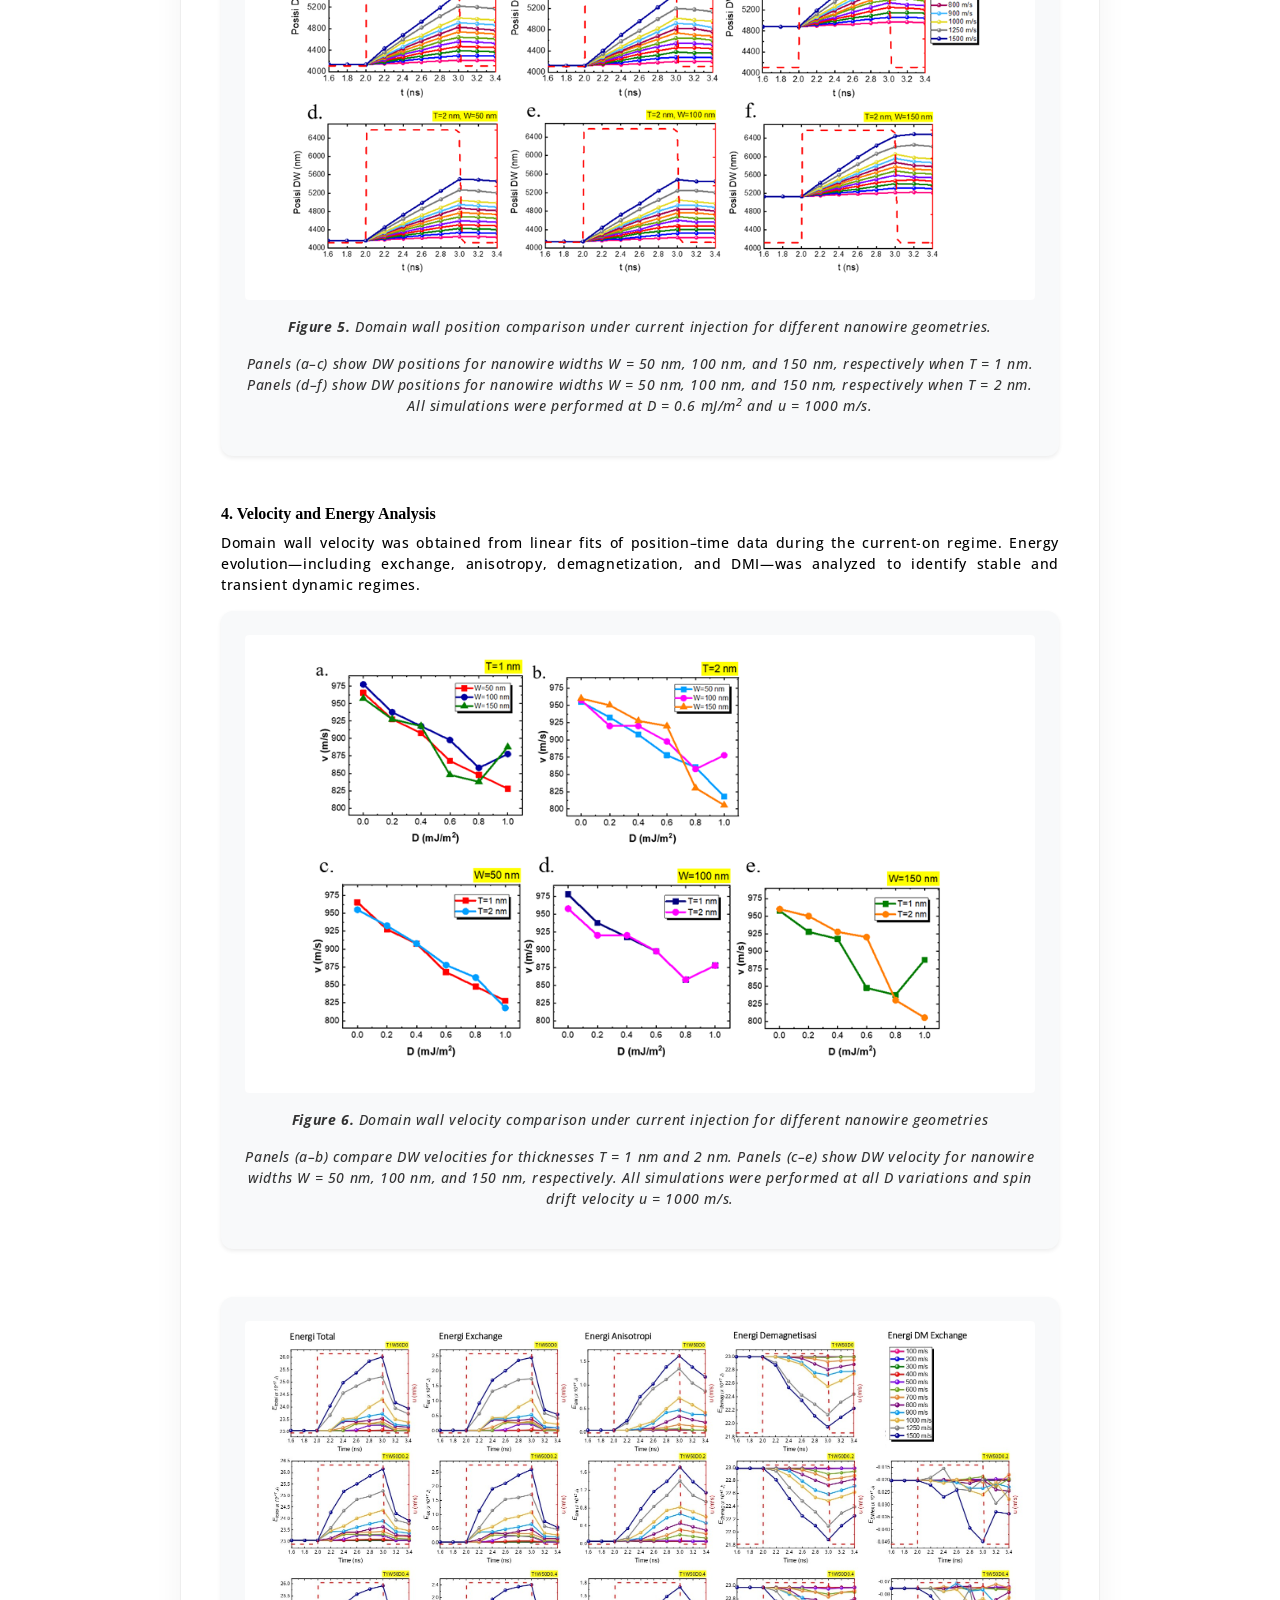
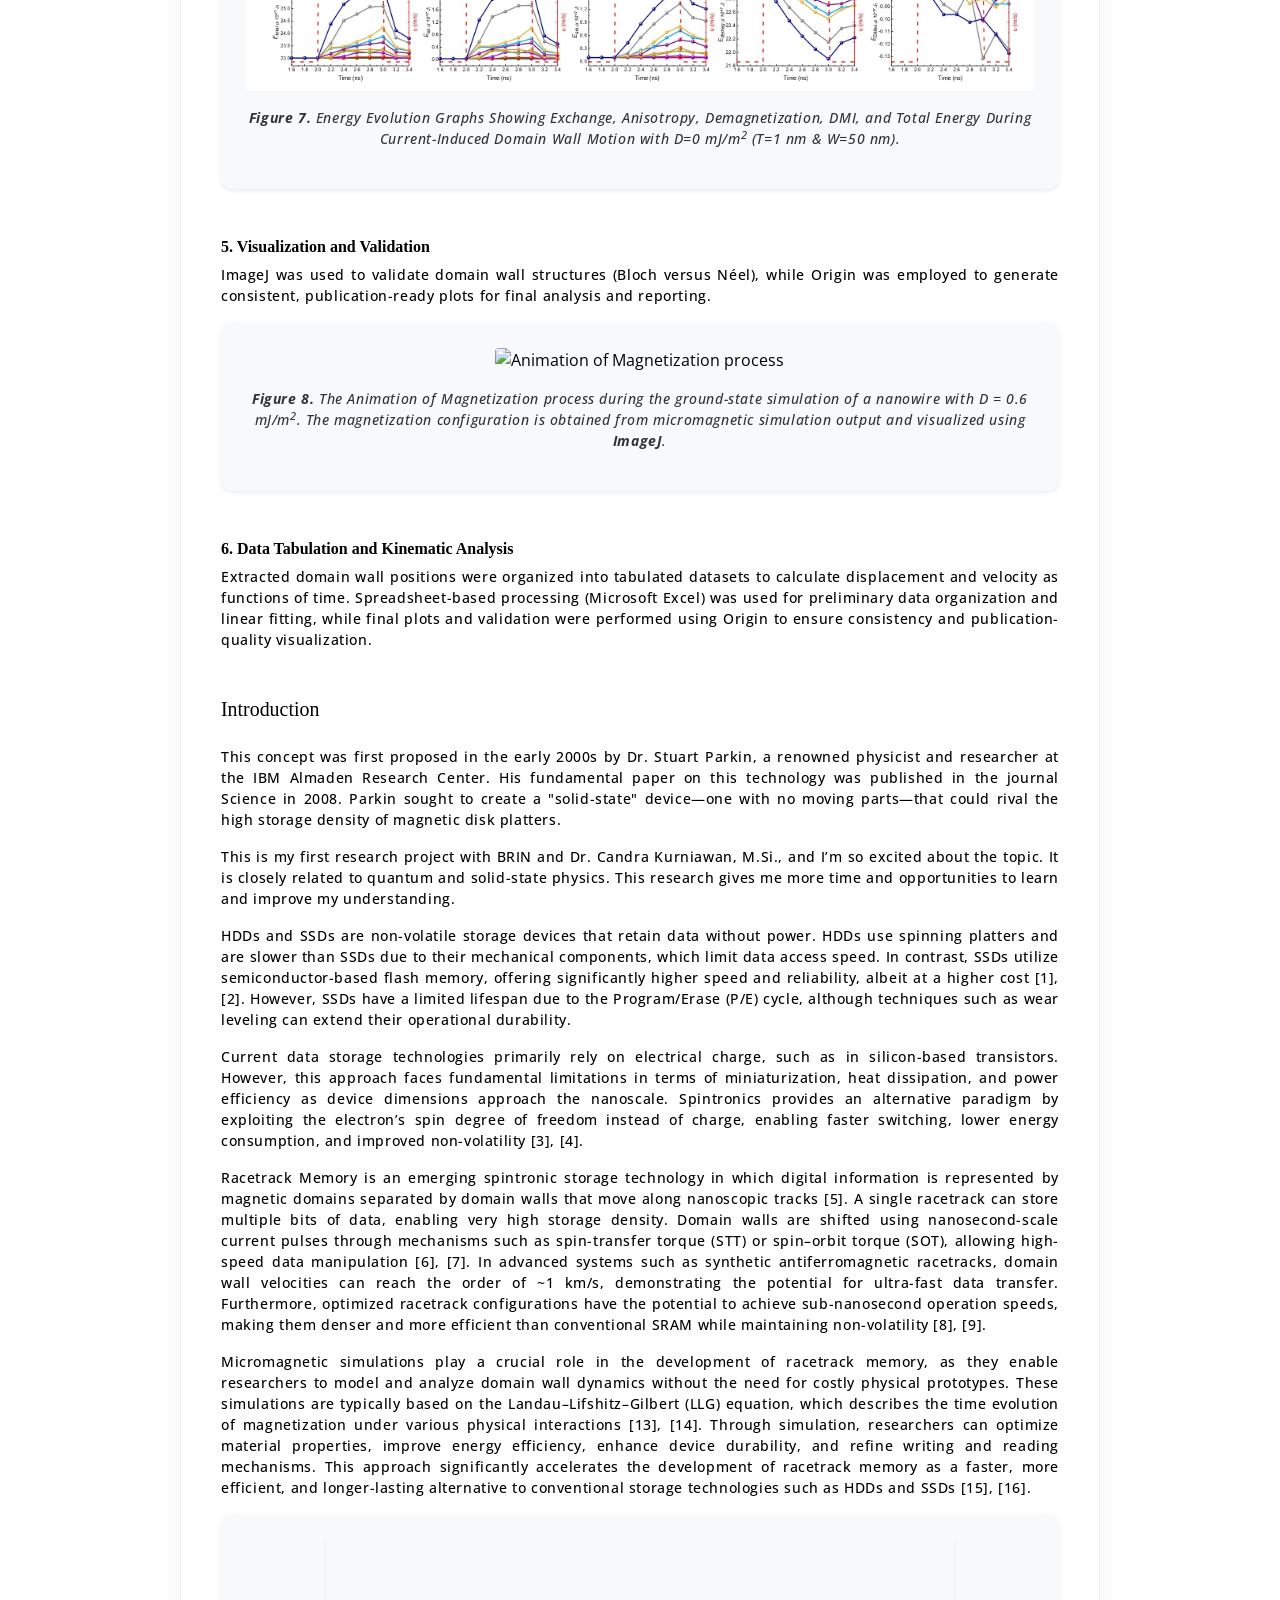
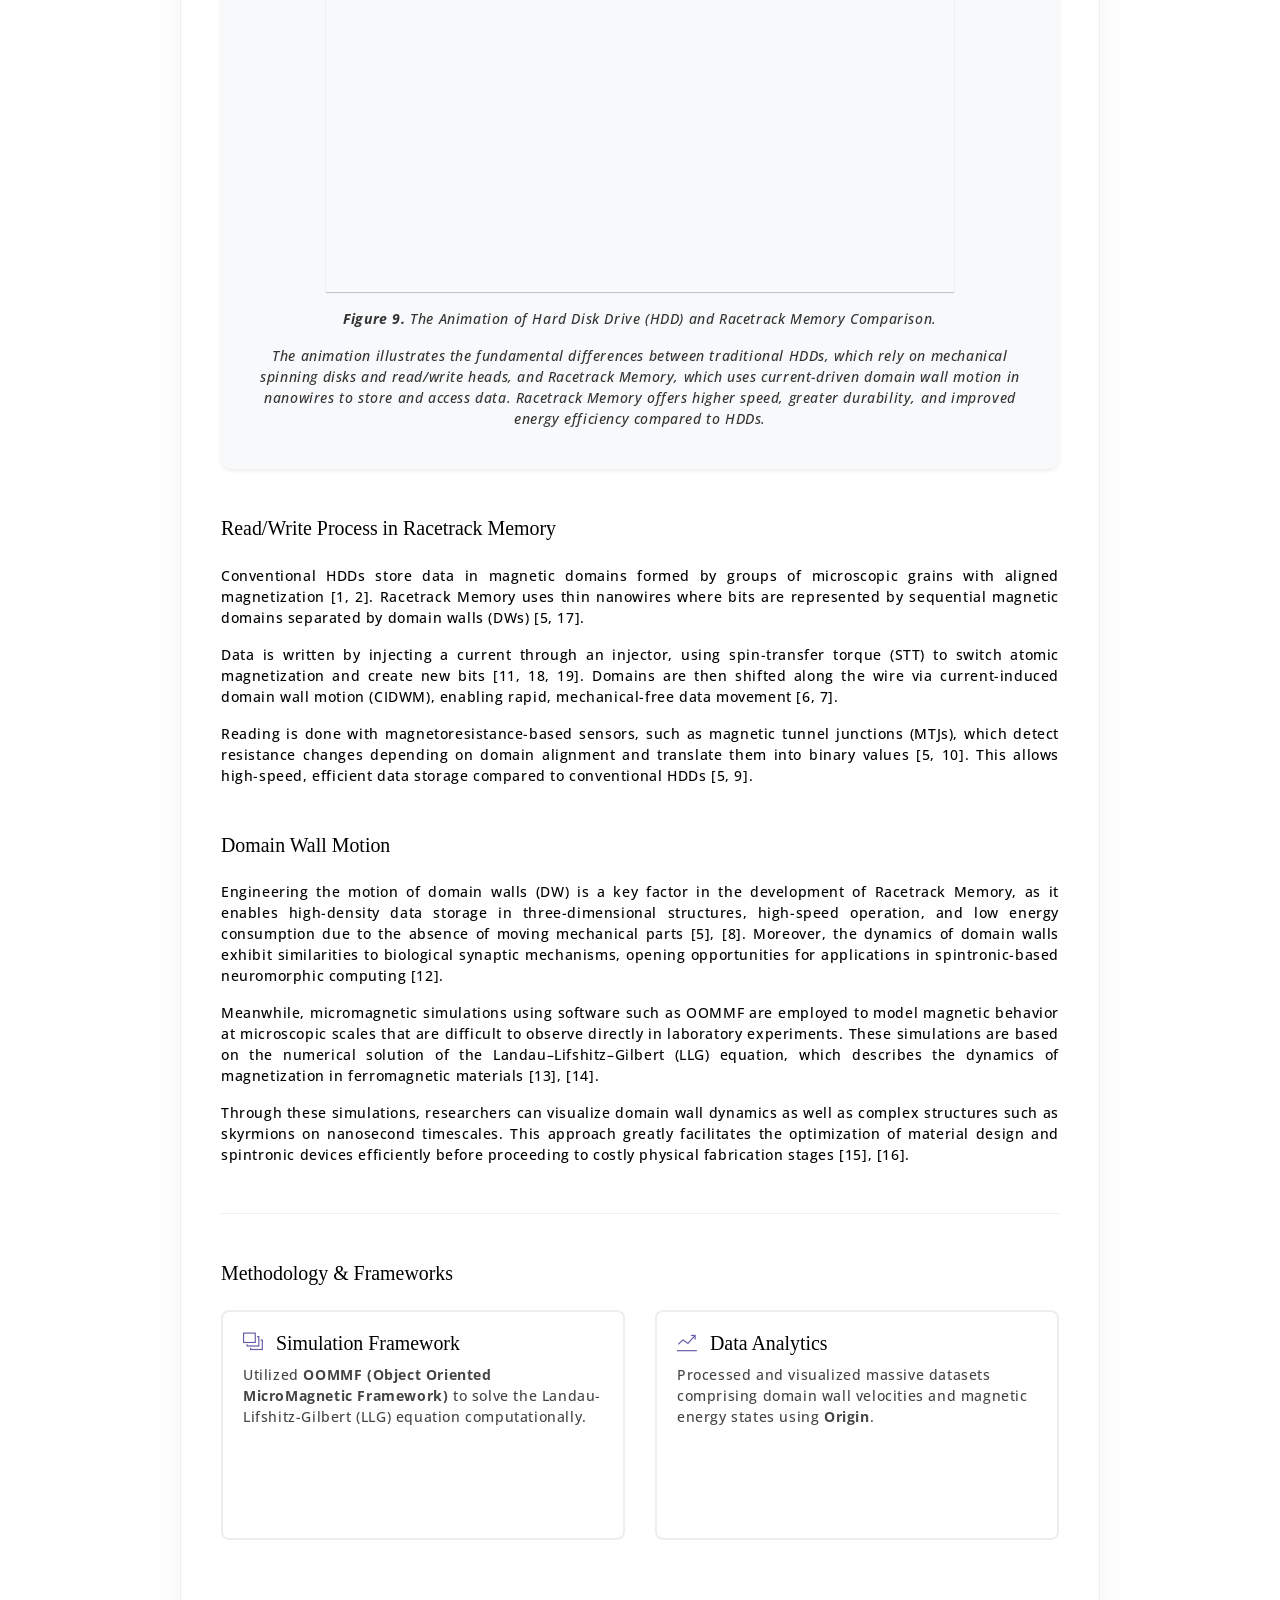
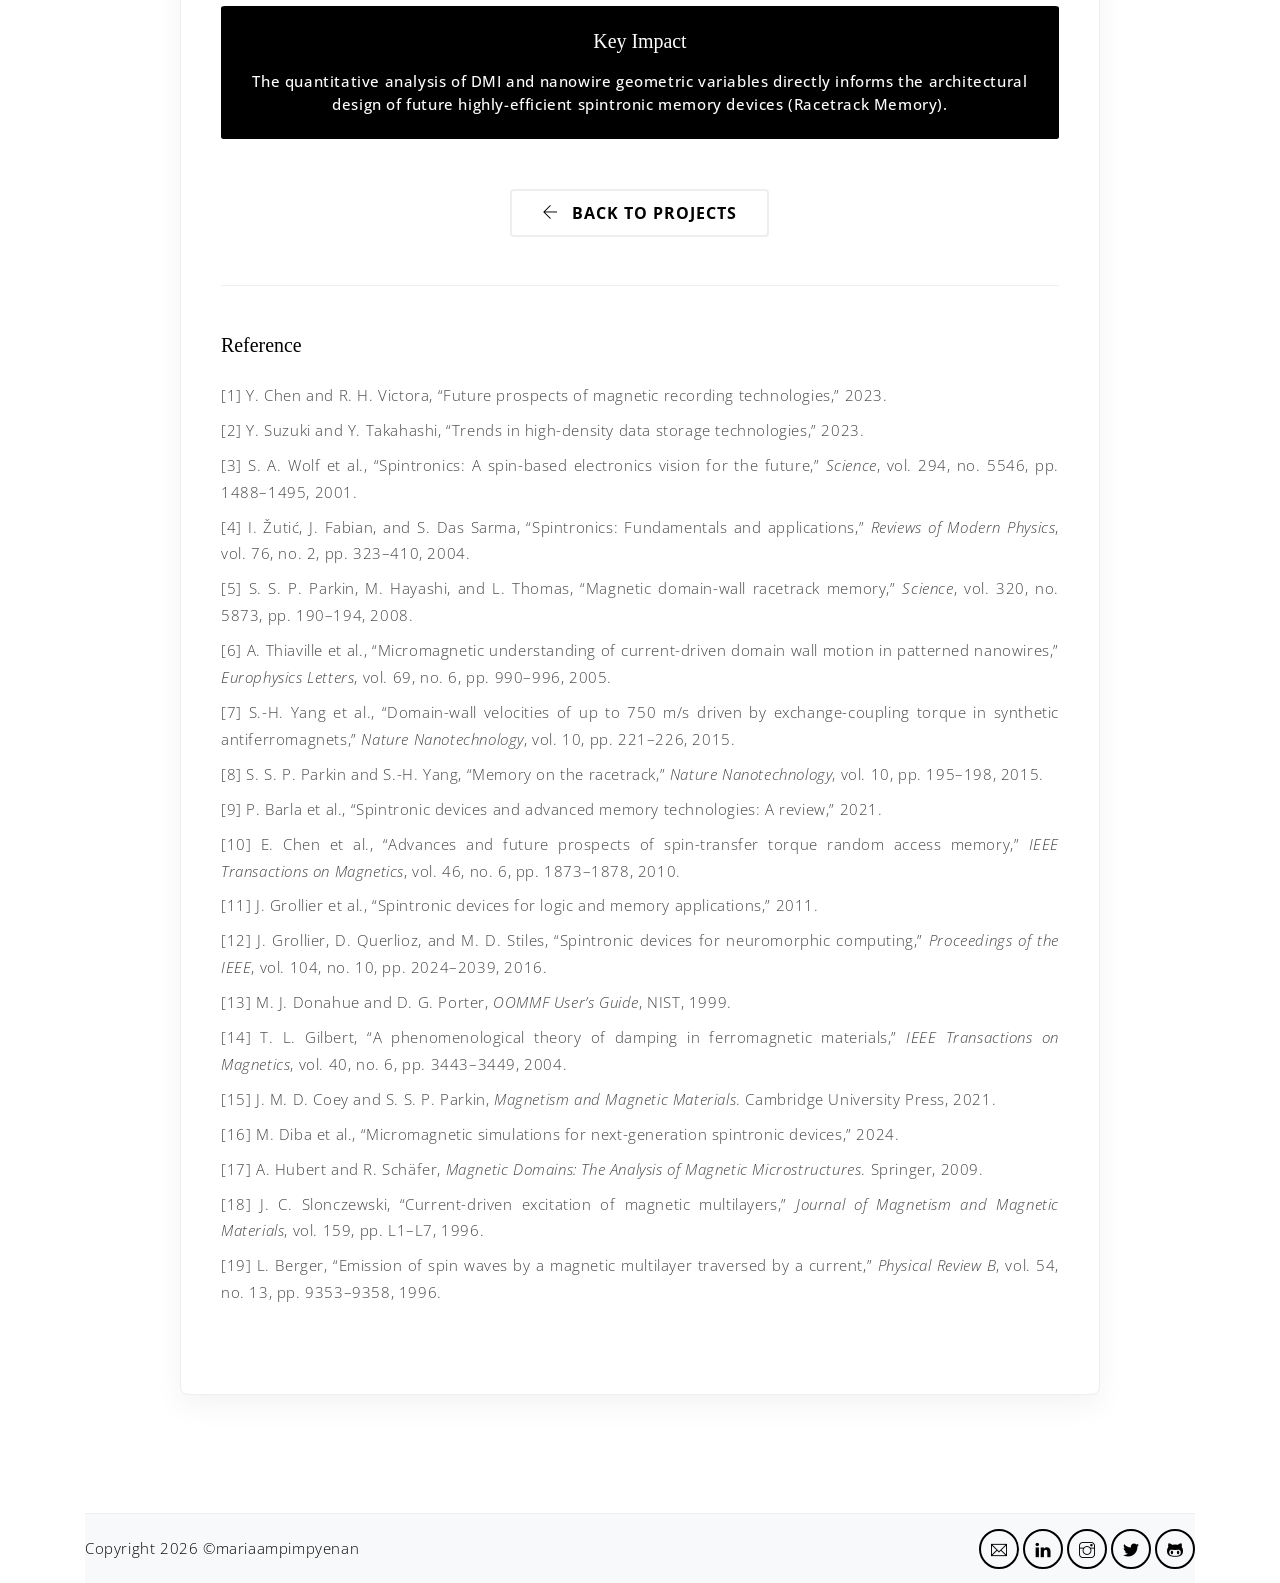
==== commit b6cb2479: "Update project.html" ====
--- a/project.html
+++ b/project.html
@@ -161,7 +161,7 @@
     <div class="row mb-5">
     <div class="col-12 text-center">
         <div class="schematic-card p-4 border-0 shadow-sm">
-            <img src="assets/imgs/geometry.jpg" class="img-fluid rounded" alt="Circuit Schematic ESP32 Gas Detector">
+            <img src="assets/imgs/geometry.jpg" class="img-fluid rounded" alt="Schematic of the Co₄₀Fe₄₀B₂₀ nanowire geometry used in the micromagnetic simulations">
             <p class="mt-3 schematic-caption">
                 <strong>Figure 1.</strong> Schematic of the Co₄₀Fe₄₀B₂₀ nanowire geometry used in the micromagnetic simulations.
             </p>
@@ -192,7 +192,7 @@
 <div class="row mb-5">
     <div class="col-12 text-center">
         <div class="schematic-card p-4 border-0 shadow-sm">
-            <img src="assets/imgs/simulation-ex.png" class="img-fluid rounded" alt="Circuit Schematic ESP32 Gas Detector">
+            <img src="assets/imgs/simulation-ex.png" class="img-fluid rounded" alt="Simulation Execution Example">
             <p class="mt-3 schematic-caption">
                 <strong>Figure 2.</strong> Simulation Execution Example.
             </p>
@@ -219,7 +219,7 @@
     <div class="row mb-5">
     <div class="col-12 text-center">
         <div class="schematic-card p-4 border-0 shadow-sm">
-            <img src="assets/imgs/raw-data notepad.png" class="img-fluid rounded" alt="Circuit Schematic ESP32 Gas Detector">
+            <img src="assets/imgs/raw-data notepad.png" class="img-fluid rounded" alt="Raw OOMMF output files displayed using Notepad++">
             <p class="mt-3 schematic-caption">
                 <strong>Figure 3.</strong> Raw OOMMF output files displayed using Notepad++ (<code>.omf</code>).
             </p>
@@ -230,7 +230,7 @@
 <div class="row mb-5">
     <div class="col-12 text-center">
         <div class="schematic-card p-4 border-0 shadow-sm">
-            <img src="assets/imgs/raw-data.png" class="img-fluid rounded" alt="Circuit Schematic ESP32 Gas Detector">
+            <img src="assets/imgs/raw-data.png" class="img-fluid rounded" alt="Raw OOMMF output files displayed using OriginPro">
             <p class="mt-3 schematic-caption">
                 <strong>Figure 4.</strong> Raw OOMMF output files displayed using OriginPro (<code>.odt</code>).
             </p>
@@ -260,7 +260,7 @@
     <div class="row mb-5">
     <div class="col-12 text-center">
         <div class="schematic-card p-4 border-0 shadow-sm">
-            <img src="assets/imgs/position.PNG" class="img-fluid rounded" alt="Circuit Schematic ESP32 Gas Detector">
+            <img src="assets/imgs/position.PNG" class="img-fluid rounded" alt="Domain wall position comparison under current injection for different nanowire geometries">
             <p class="mt-3 schematic-caption">
                 <strong>Figure 5.</strong> Domain wall position comparison under current injection for different nanowire geometries.
             </p>
@@ -285,7 +285,7 @@
     <div class="row mb-5">
     <div class="col-12 text-center">
         <div class="schematic-card p-4 border-0 shadow-sm">
-            <img src="assets/imgs/velocity.PNG" class="img-fluid rounded" alt="Circuit Schematic ESP32 Gas Detector">
+            <img src="assets/imgs/velocity.PNG" class="img-fluid rounded" alt="Domain wall velocity comparison under current injection for different nanowire geometries">
             <p class="mt-3 schematic-caption">
                 <strong>Figure 6.</strong> Domain wall velocity comparison under current injection for different nanowire geometries</p>
             <p class="mt-3 schematic-caption">
@@ -301,7 +301,7 @@
     <div class="row mb-5">
     <div class="col-12 text-center">
         <div class="schematic-card p-4 border-0 shadow-sm">
-            <img src="assets/imgs/energy-graph.jpg" class="img-fluid rounded" alt="Circuit Schematic ESP32 Gas Detector">
+            <img src="assets/imgs/energy-graph.jpg" class="img-fluid rounded" alt="Energy Evolution Graphs">
             <p class="mt-3 schematic-caption">
                 <strong>Figure 7.</strong> Energy Evolution Graphs Showing Exchange, Anisotropy, Demagnetization, DMI, and Total Energy During Current-Induced Domain Wall Motion with D=0 mJ/m<sup>2</sup> (T=1 nm & W=50 nm).
             </p>
@@ -319,7 +319,7 @@
      <div class="row mb-5">
     <div class="col-12 text-center">
         <div class="schematic-card p-4 border-0 shadow-sm">
-            <img src="assets/imgs/DW-move.gif" class="img-fluid rounded" alt="Circuit Schematic ESP32 Gas Detector">
+            <img src="assets/imgs/DW-move.gif" class="img-fluid rounded" alt="Animation of Magnetization process">
             <p class="mt-3 schematic-caption">
                 <strong>Figure 8.</strong> The Animation of Magnetization process during the ground-state simulation of a nanowire
     with D = 0.6 mJ/m<sup>2</sup>. The magnetization configuration is obtained from micromagnetic
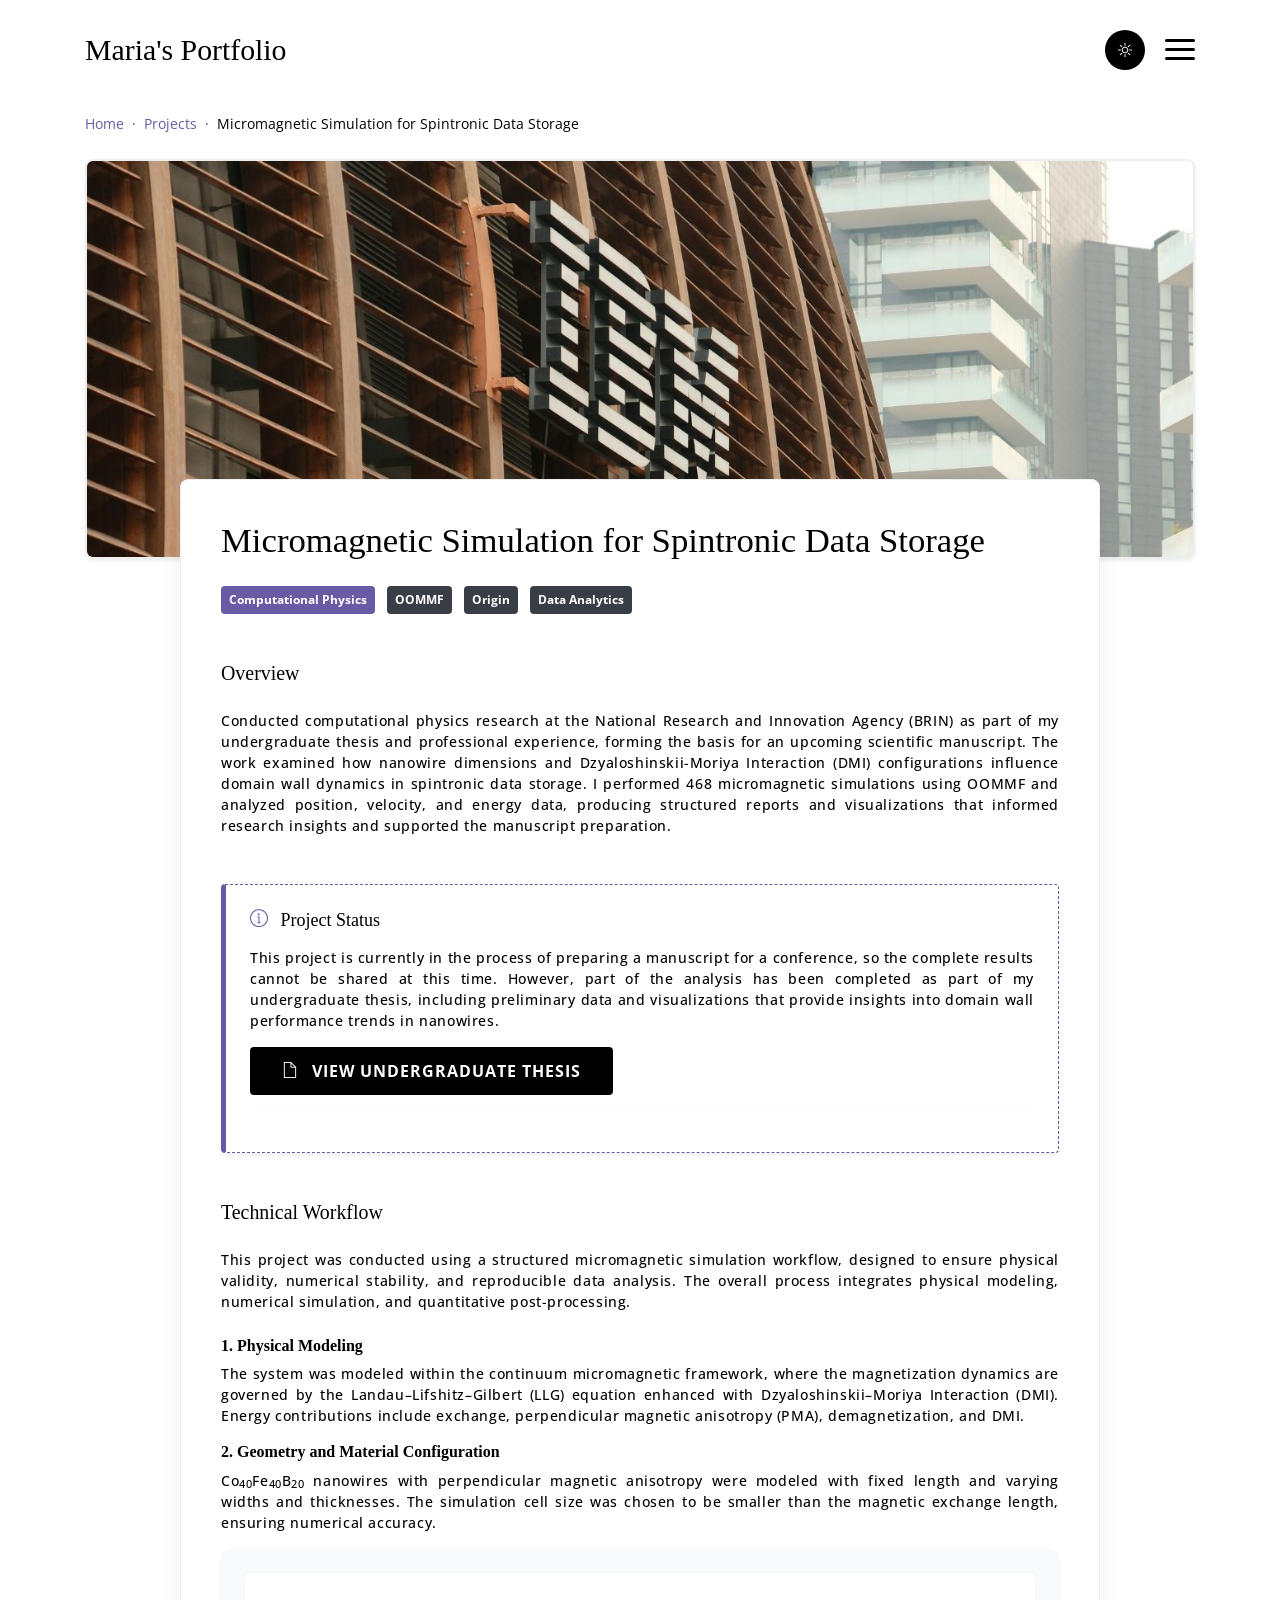
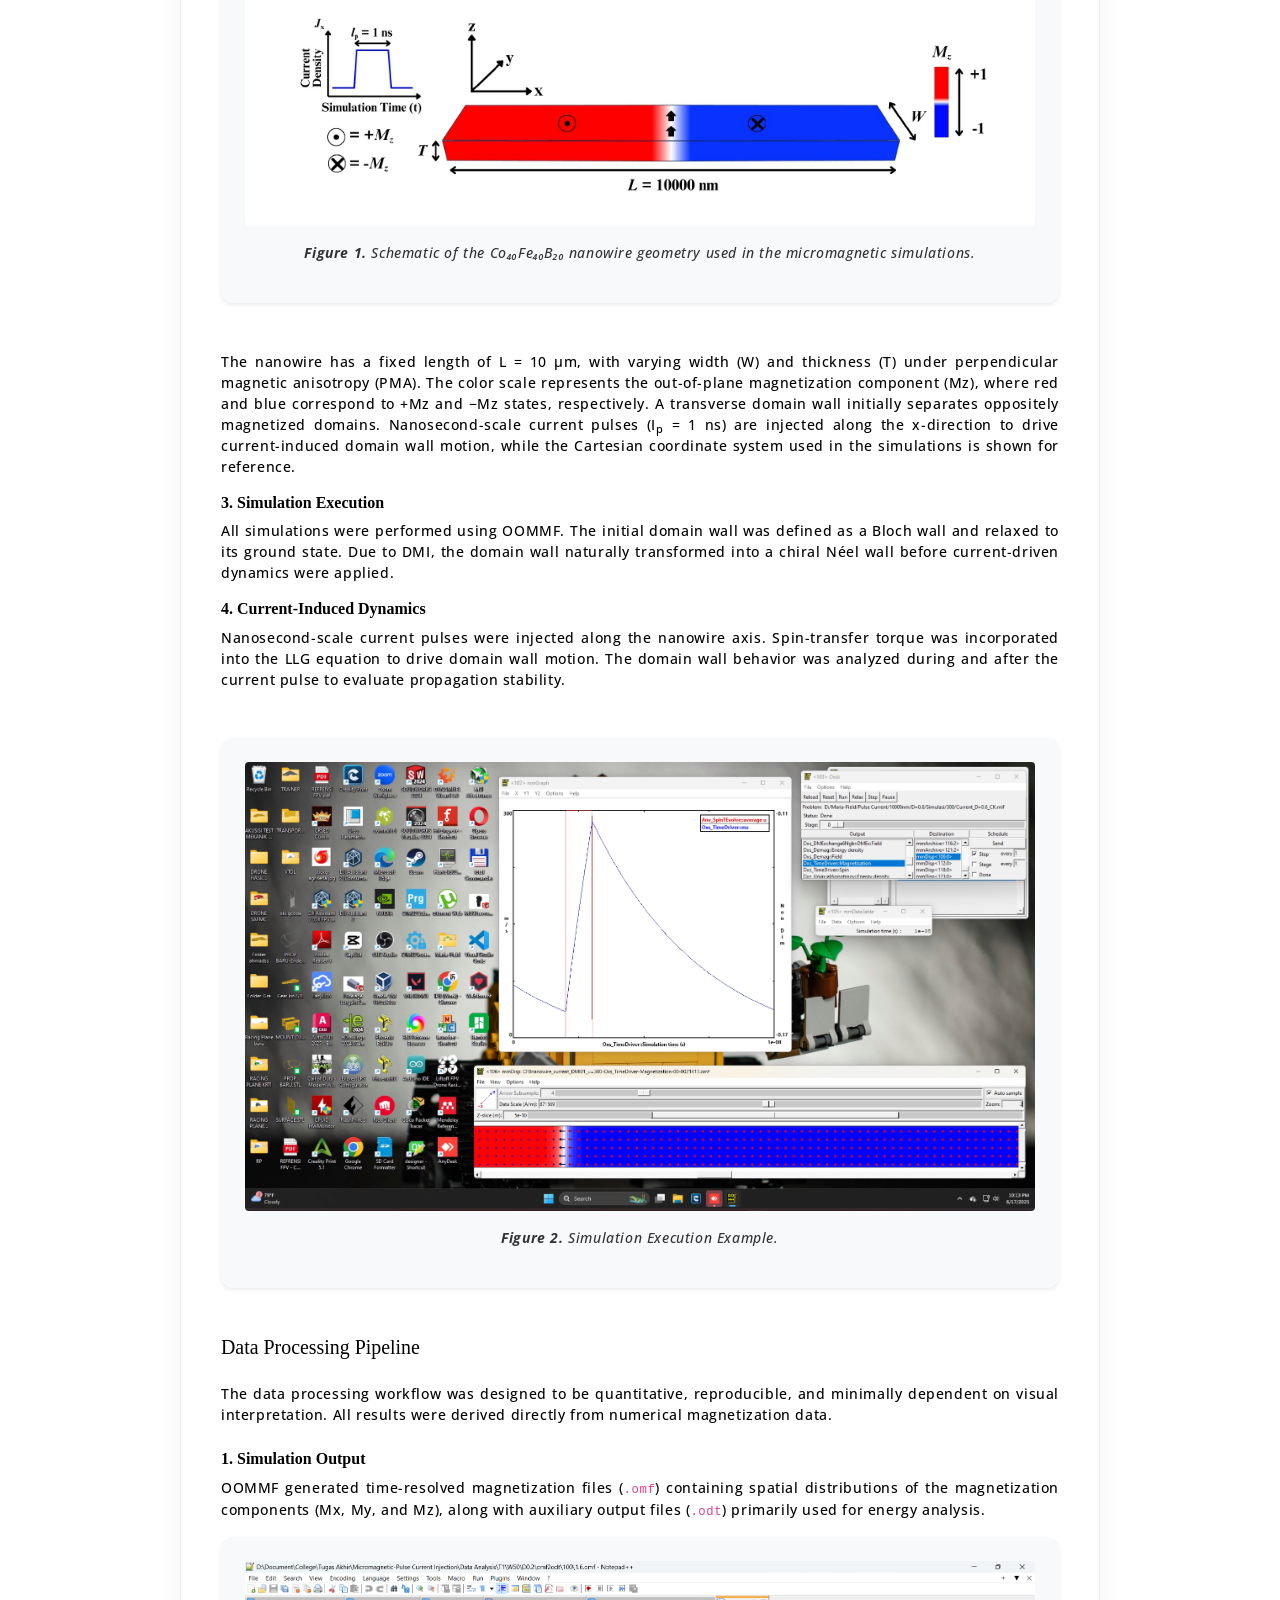
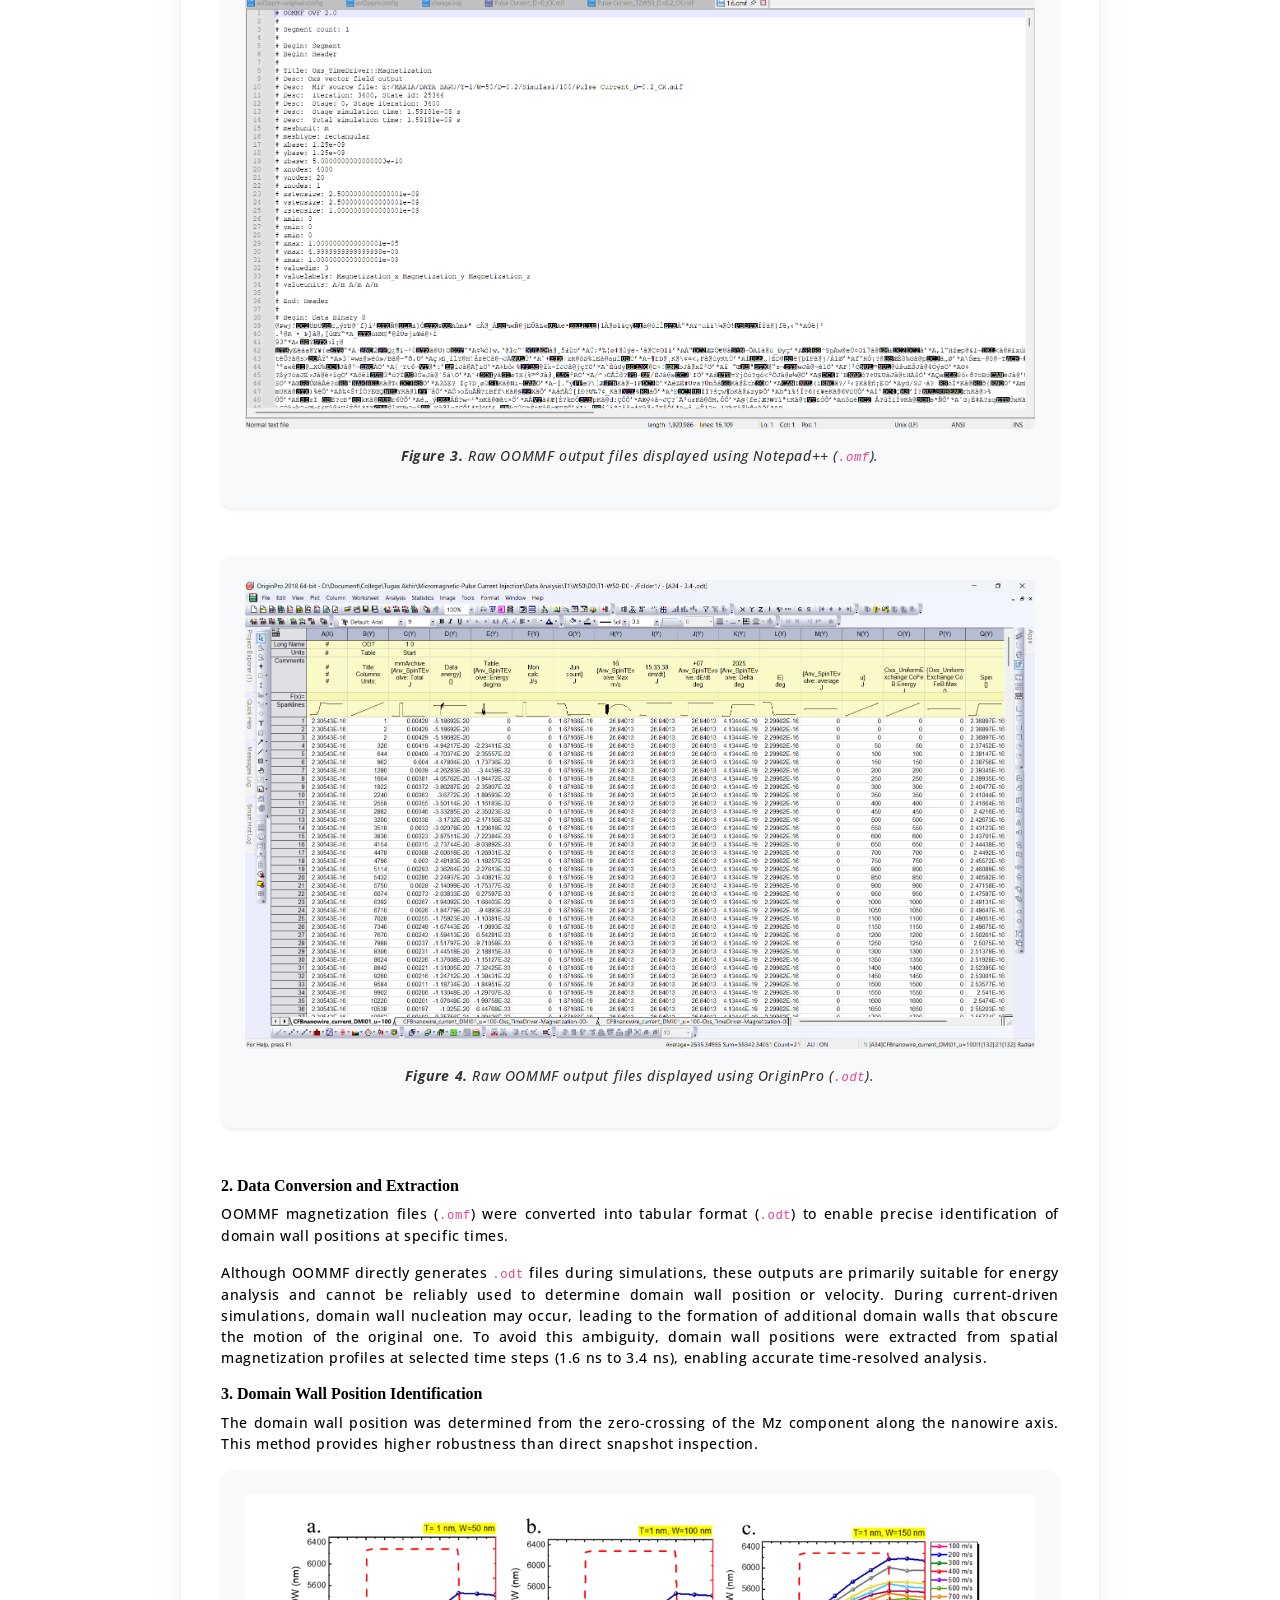
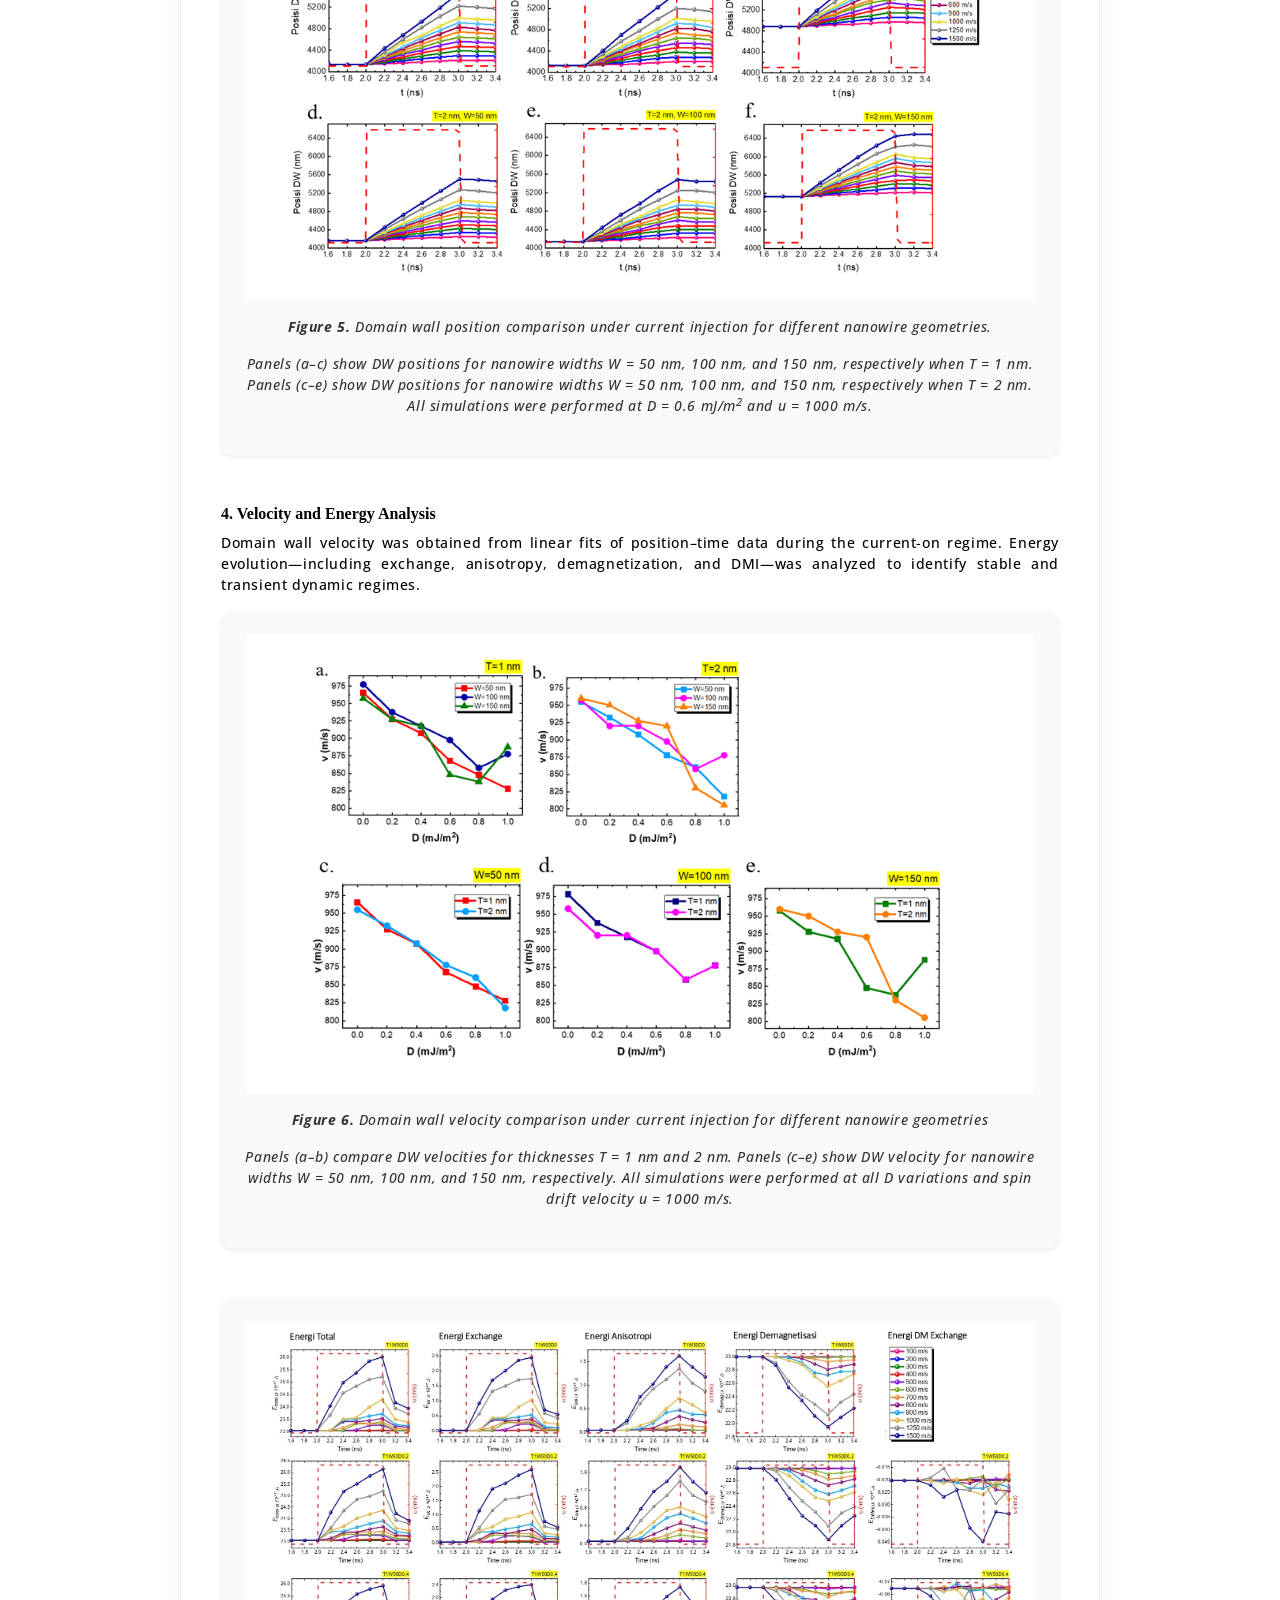
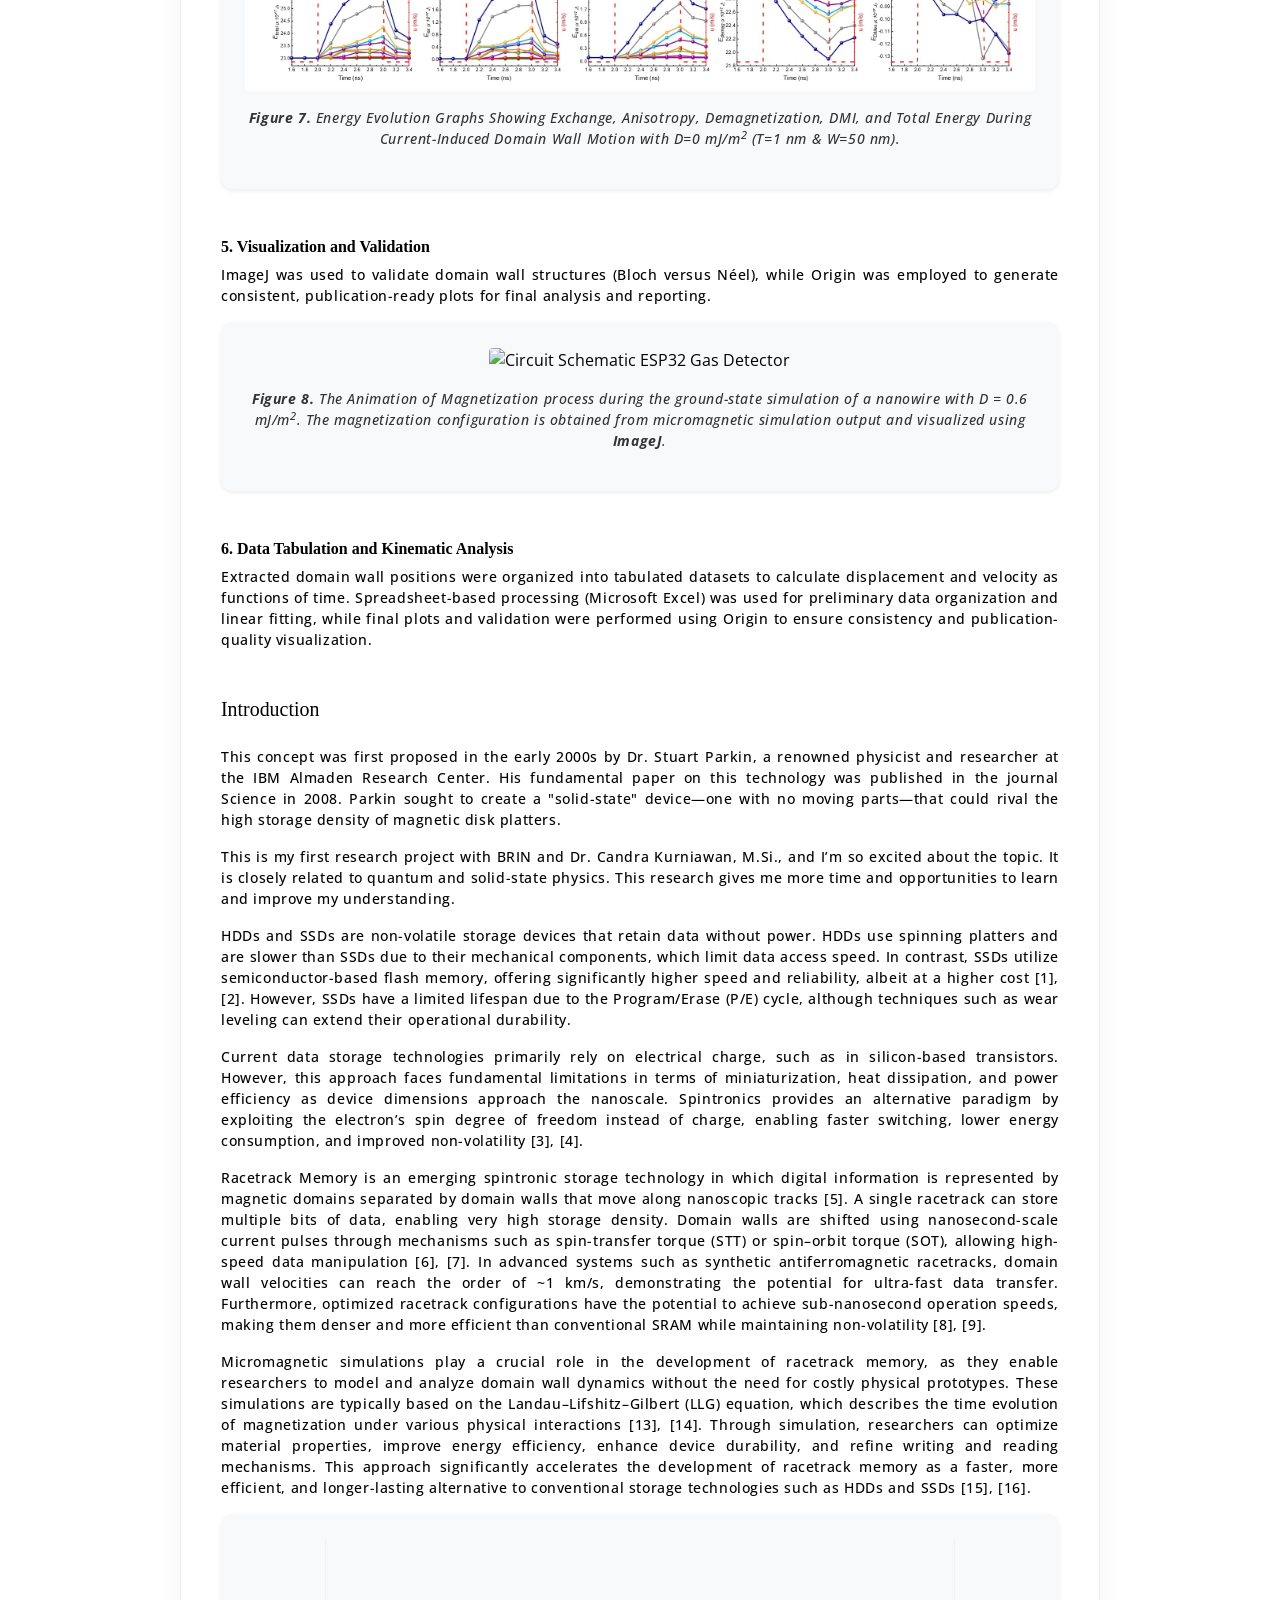
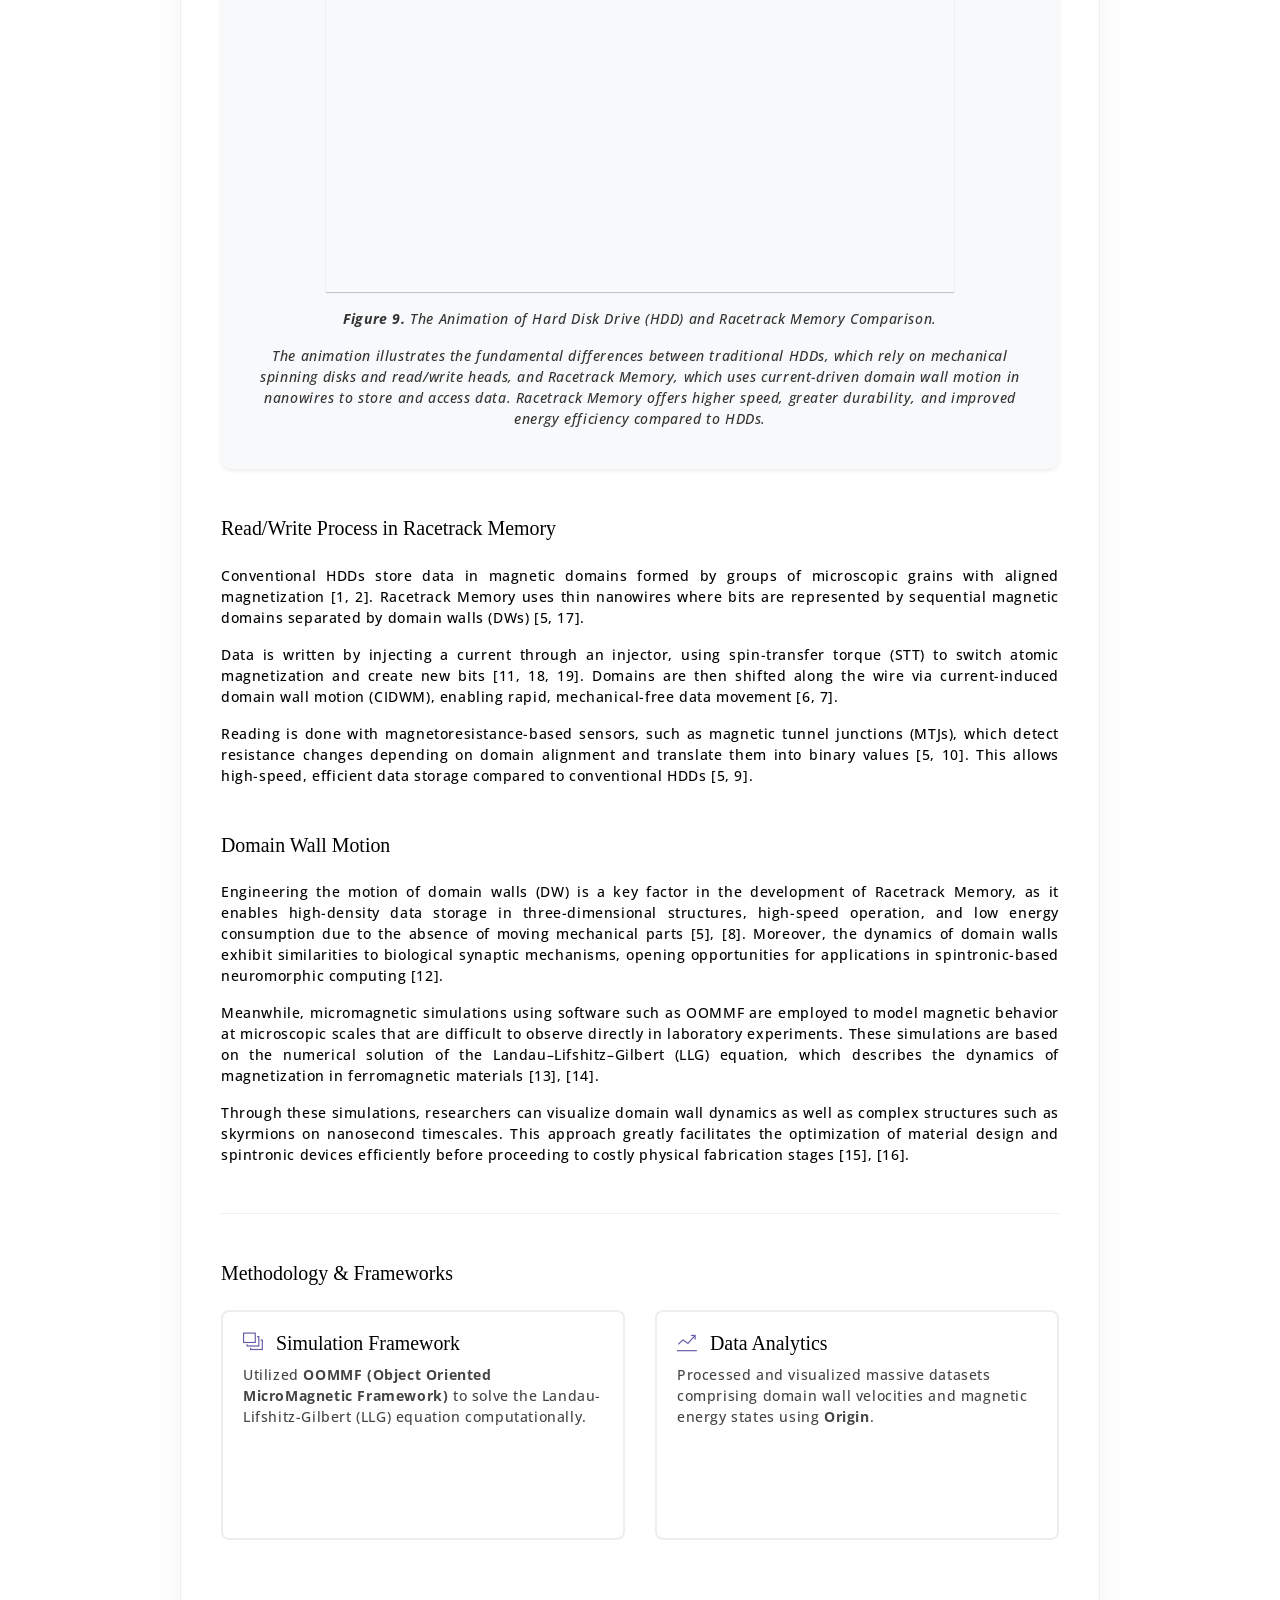
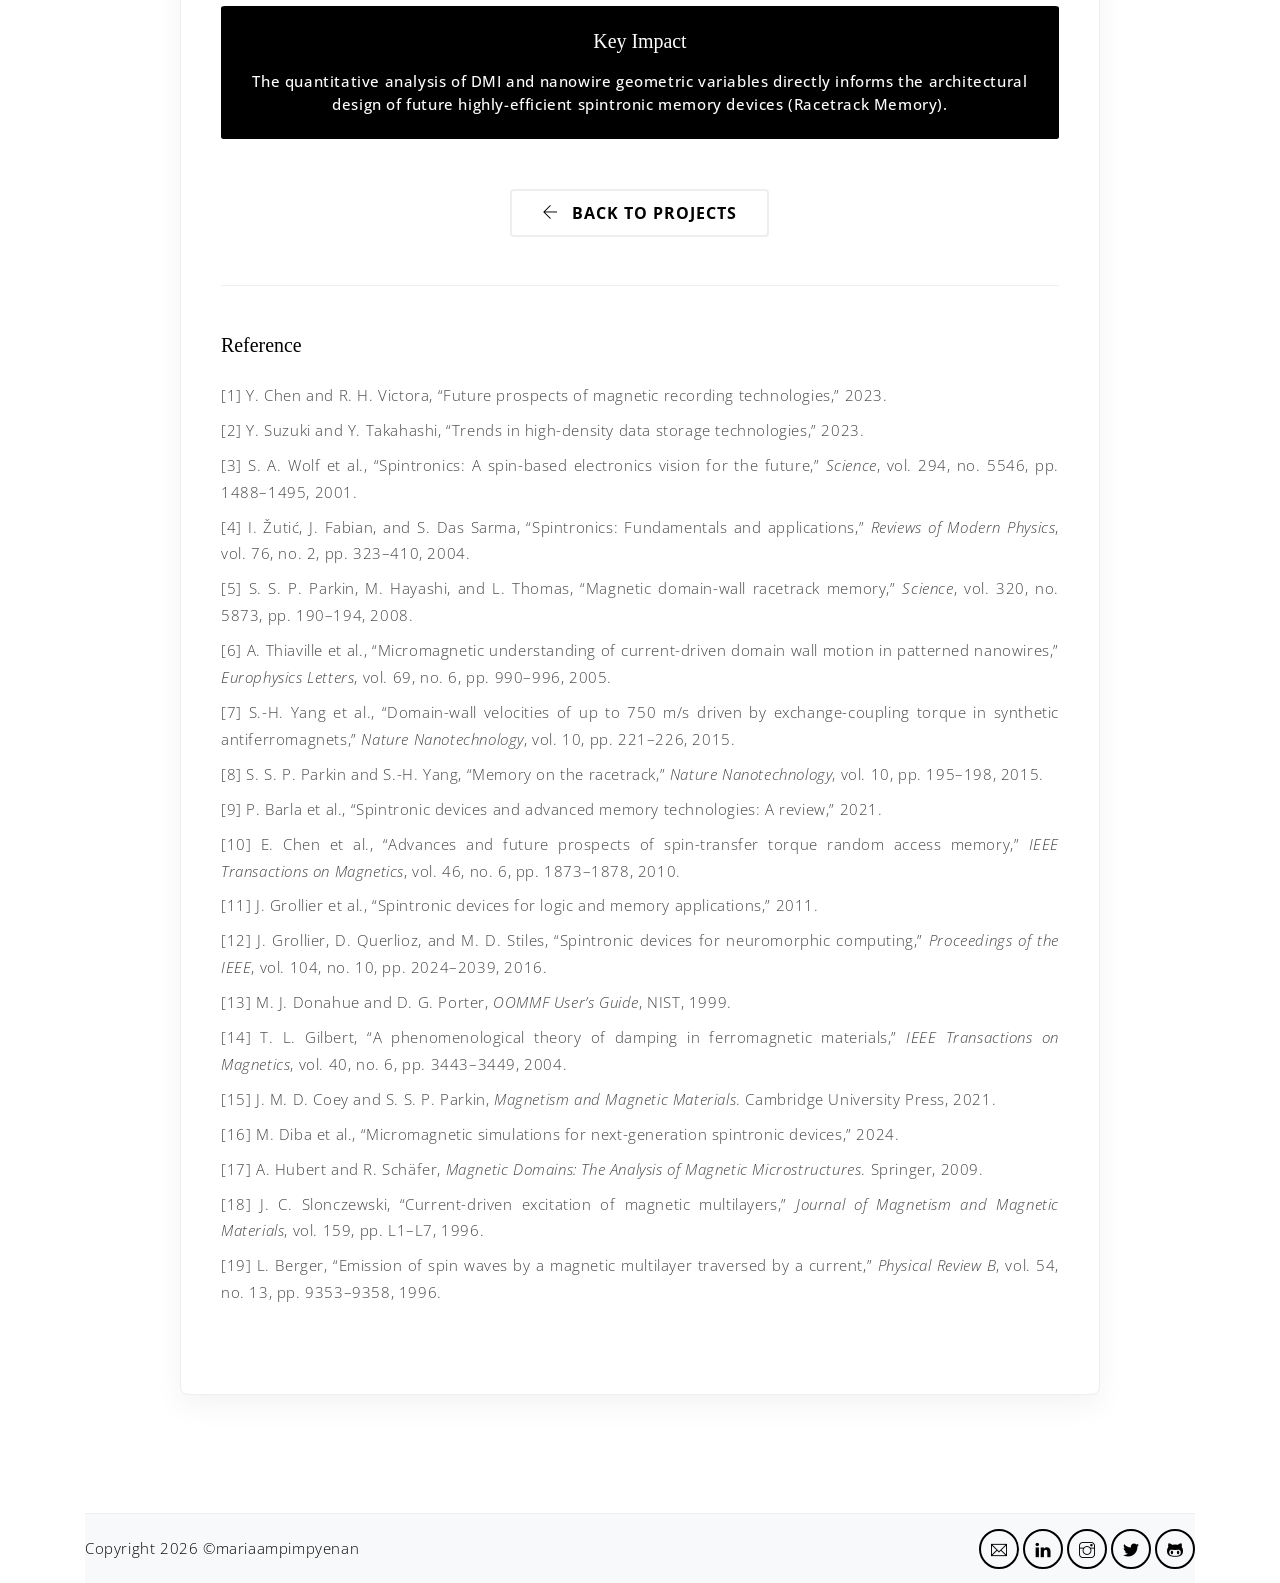
==== commit 9f2dd40b: "Upload File" ====
--- a/project.html
+++ b/project.html
@@ -59,7 +59,7 @@
     </style>
 </head>
 <body data-spy="scroll" data-target=".navbar" data-offset="40">
-    <body class="force-desktop">
+    <body class="force-desktop"></body>
 
     <nav class="custom-navbar affix" data-spy="affix" data-offset-top="20">
         <div class="container">
@@ -161,7 +161,7 @@
     <div class="row mb-5">
     <div class="col-12 text-center">
         <div class="schematic-card p-4 border-0 shadow-sm">
-            <img src="assets/imgs/geometry.jpg" class="img-fluid rounded" alt="Schematic of the Co₄₀Fe₄₀B₂₀ nanowire geometry used in the micromagnetic simulations">
+            <img src="assets/imgs/geometry.jpg" class="img-fluid rounded" alt="Circuit Schematic ESP32 Gas Detector">
             <p class="mt-3 schematic-caption">
                 <strong>Figure 1.</strong> Schematic of the Co₄₀Fe₄₀B₂₀ nanowire geometry used in the micromagnetic simulations.
             </p>
@@ -192,7 +192,7 @@
 <div class="row mb-5">
     <div class="col-12 text-center">
         <div class="schematic-card p-4 border-0 shadow-sm">
-            <img src="assets/imgs/simulation-ex.png" class="img-fluid rounded" alt="Simulation Execution Example">
+            <img src="assets/imgs/simulation-ex.png" class="img-fluid rounded" alt="Circuit Schematic ESP32 Gas Detector">
             <p class="mt-3 schematic-caption">
                 <strong>Figure 2.</strong> Simulation Execution Example.
             </p>
@@ -219,7 +219,7 @@
     <div class="row mb-5">
     <div class="col-12 text-center">
         <div class="schematic-card p-4 border-0 shadow-sm">
-            <img src="assets/imgs/raw-data notepad.png" class="img-fluid rounded" alt="Raw OOMMF output files displayed using Notepad++">
+            <img src="assets/imgs/raw-data notepad.png" class="img-fluid rounded" alt="Circuit Schematic ESP32 Gas Detector">
             <p class="mt-3 schematic-caption">
                 <strong>Figure 3.</strong> Raw OOMMF output files displayed using Notepad++ (<code>.omf</code>).
             </p>
@@ -230,7 +230,7 @@
 <div class="row mb-5">
     <div class="col-12 text-center">
         <div class="schematic-card p-4 border-0 shadow-sm">
-            <img src="assets/imgs/raw-data.png" class="img-fluid rounded" alt="Raw OOMMF output files displayed using OriginPro">
+            <img src="assets/imgs/raw-data.png" class="img-fluid rounded" alt="Circuit Schematic ESP32 Gas Detector">
             <p class="mt-3 schematic-caption">
                 <strong>Figure 4.</strong> Raw OOMMF output files displayed using OriginPro (<code>.odt</code>).
             </p>
@@ -260,14 +260,14 @@
     <div class="row mb-5">
     <div class="col-12 text-center">
         <div class="schematic-card p-4 border-0 shadow-sm">
-            <img src="assets/imgs/position.PNG" class="img-fluid rounded" alt="Domain wall position comparison under current injection for different nanowire geometries">
+            <img src="assets/imgs/position.PNG" class="img-fluid rounded" alt="Circuit Schematic ESP32 Gas Detector">
             <p class="mt-3 schematic-caption">
                 <strong>Figure 5.</strong> Domain wall position comparison under current injection for different nanowire geometries.
             </p>
 
              <p class="mt-3 schematic-caption">
             Panels (a–c) show DW positions for nanowire widths
-            W = 50 nm, 100 nm, and 150 nm, respectively when T = 1 nm. Panels (d–f) show DW positions for nanowire widths
+            W = 50 nm, 100 nm, and 150 nm, respectively when T = 1 nm. Panels (c–e) show DW positions for nanowire widths
             W = 50 nm, 100 nm, and 150 nm, respectively when T = 2 nm. All simulations were performed at D = 0.6 mJ/m<sup>2</sup> and u = 1000 m/s.
             </p>
 
@@ -285,7 +285,7 @@
     <div class="row mb-5">
     <div class="col-12 text-center">
         <div class="schematic-card p-4 border-0 shadow-sm">
-            <img src="assets/imgs/velocity.PNG" class="img-fluid rounded" alt="Domain wall velocity comparison under current injection for different nanowire geometries">
+            <img src="assets/imgs/velocity.PNG" class="img-fluid rounded" alt="Circuit Schematic ESP32 Gas Detector">
             <p class="mt-3 schematic-caption">
                 <strong>Figure 6.</strong> Domain wall velocity comparison under current injection for different nanowire geometries</p>
             <p class="mt-3 schematic-caption">
@@ -301,7 +301,7 @@
     <div class="row mb-5">
     <div class="col-12 text-center">
         <div class="schematic-card p-4 border-0 shadow-sm">
-            <img src="assets/imgs/energy-graph.jpg" class="img-fluid rounded" alt="Energy Evolution Graphs">
+            <img src="assets/imgs/energy-graph.jpg" class="img-fluid rounded" alt="Circuit Schematic ESP32 Gas Detector">
             <p class="mt-3 schematic-caption">
                 <strong>Figure 7.</strong> Energy Evolution Graphs Showing Exchange, Anisotropy, Demagnetization, DMI, and Total Energy During Current-Induced Domain Wall Motion with D=0 mJ/m<sup>2</sup> (T=1 nm & W=50 nm).
             </p>
@@ -319,7 +319,7 @@
      <div class="row mb-5">
     <div class="col-12 text-center">
         <div class="schematic-card p-4 border-0 shadow-sm">
-            <img src="assets/imgs/DW-move.gif" class="img-fluid rounded" alt="Animation of Magnetization process">
+            <img src="assets/imgs/DW-move.gif" class="img-fluid rounded" alt="Circuit Schematic ESP32 Gas Detector">
             <p class="mt-3 schematic-caption">
                 <strong>Figure 8.</strong> The Animation of Magnetization process during the ground-state simulation of a nanowire
     with D = 0.6 mJ/m<sup>2</sup>. The magnetization configuration is obtained from micromagnetic
--- a/assets/css/meyawo.css
+++ b/assets/css/meyawo.css
@@ -13079,4 +13079,4 @@
     flex-wrap: nowrap;
   }
 
-}
+}
